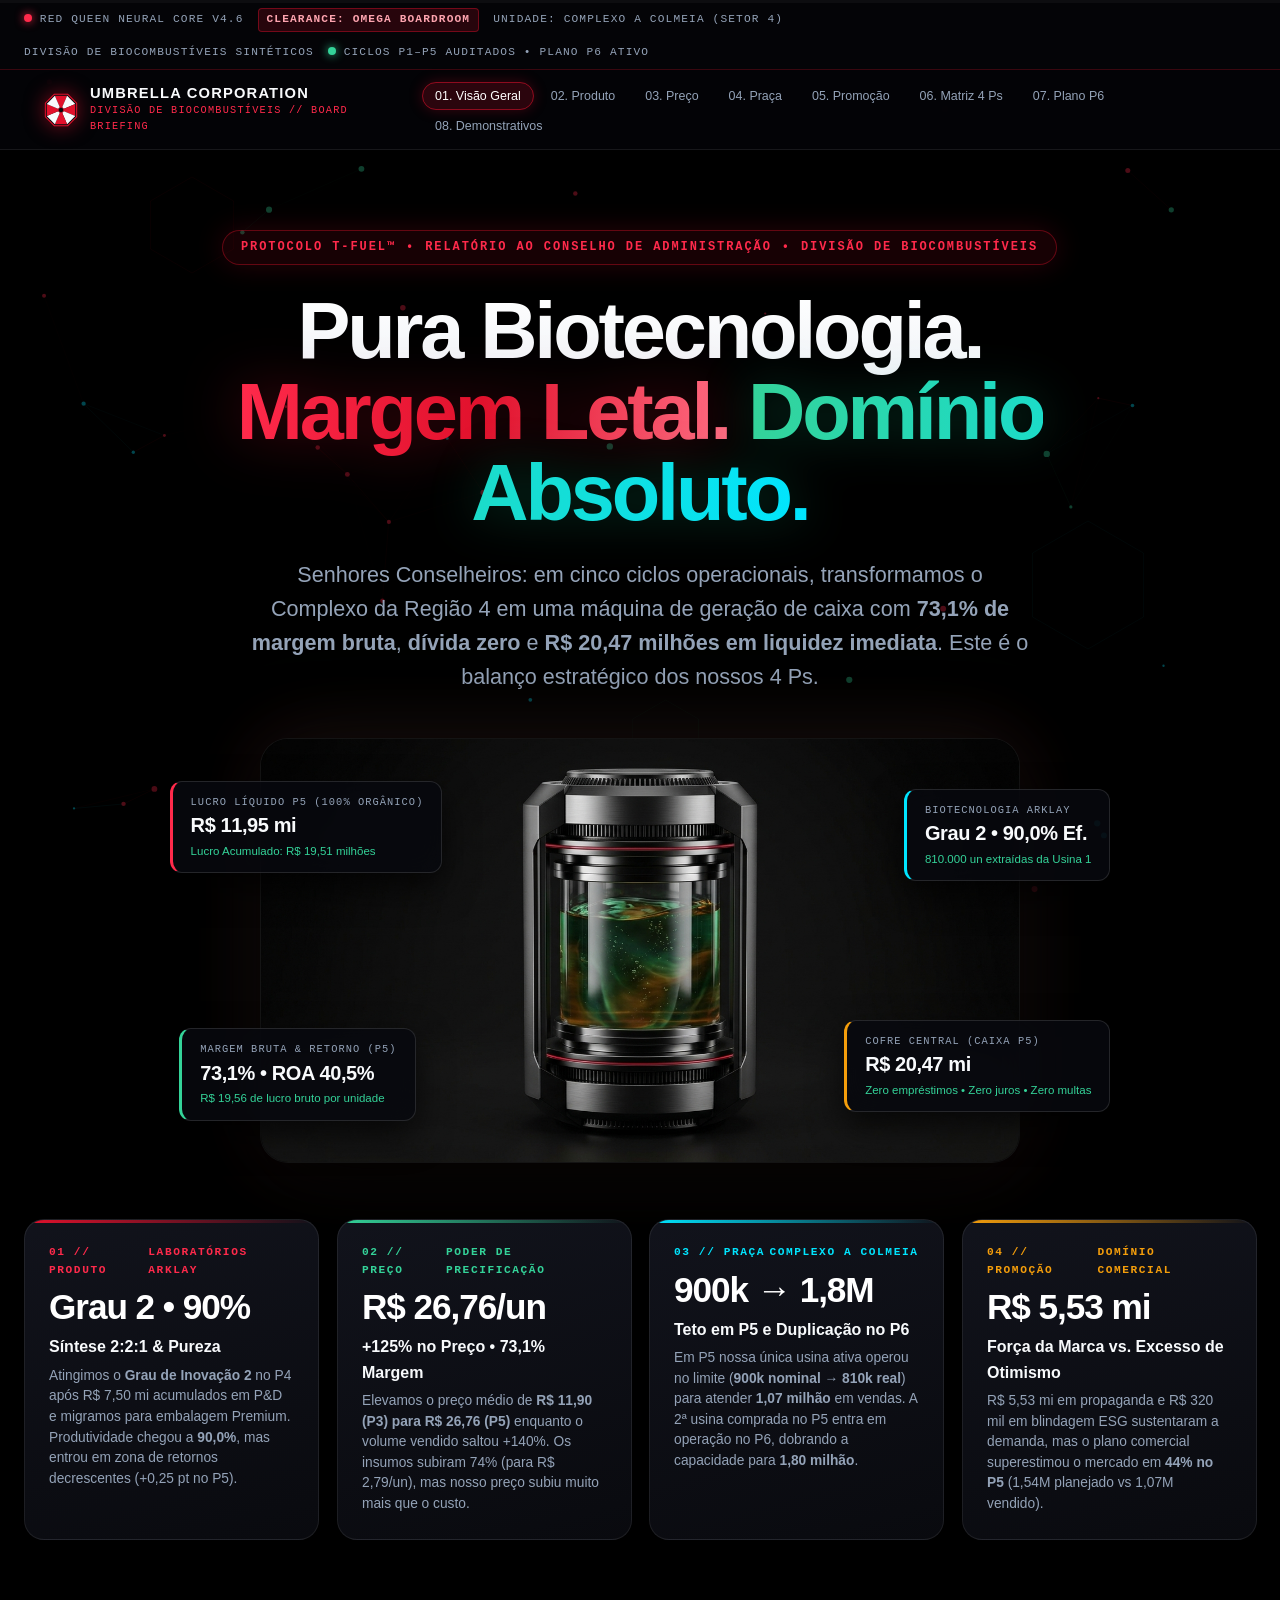
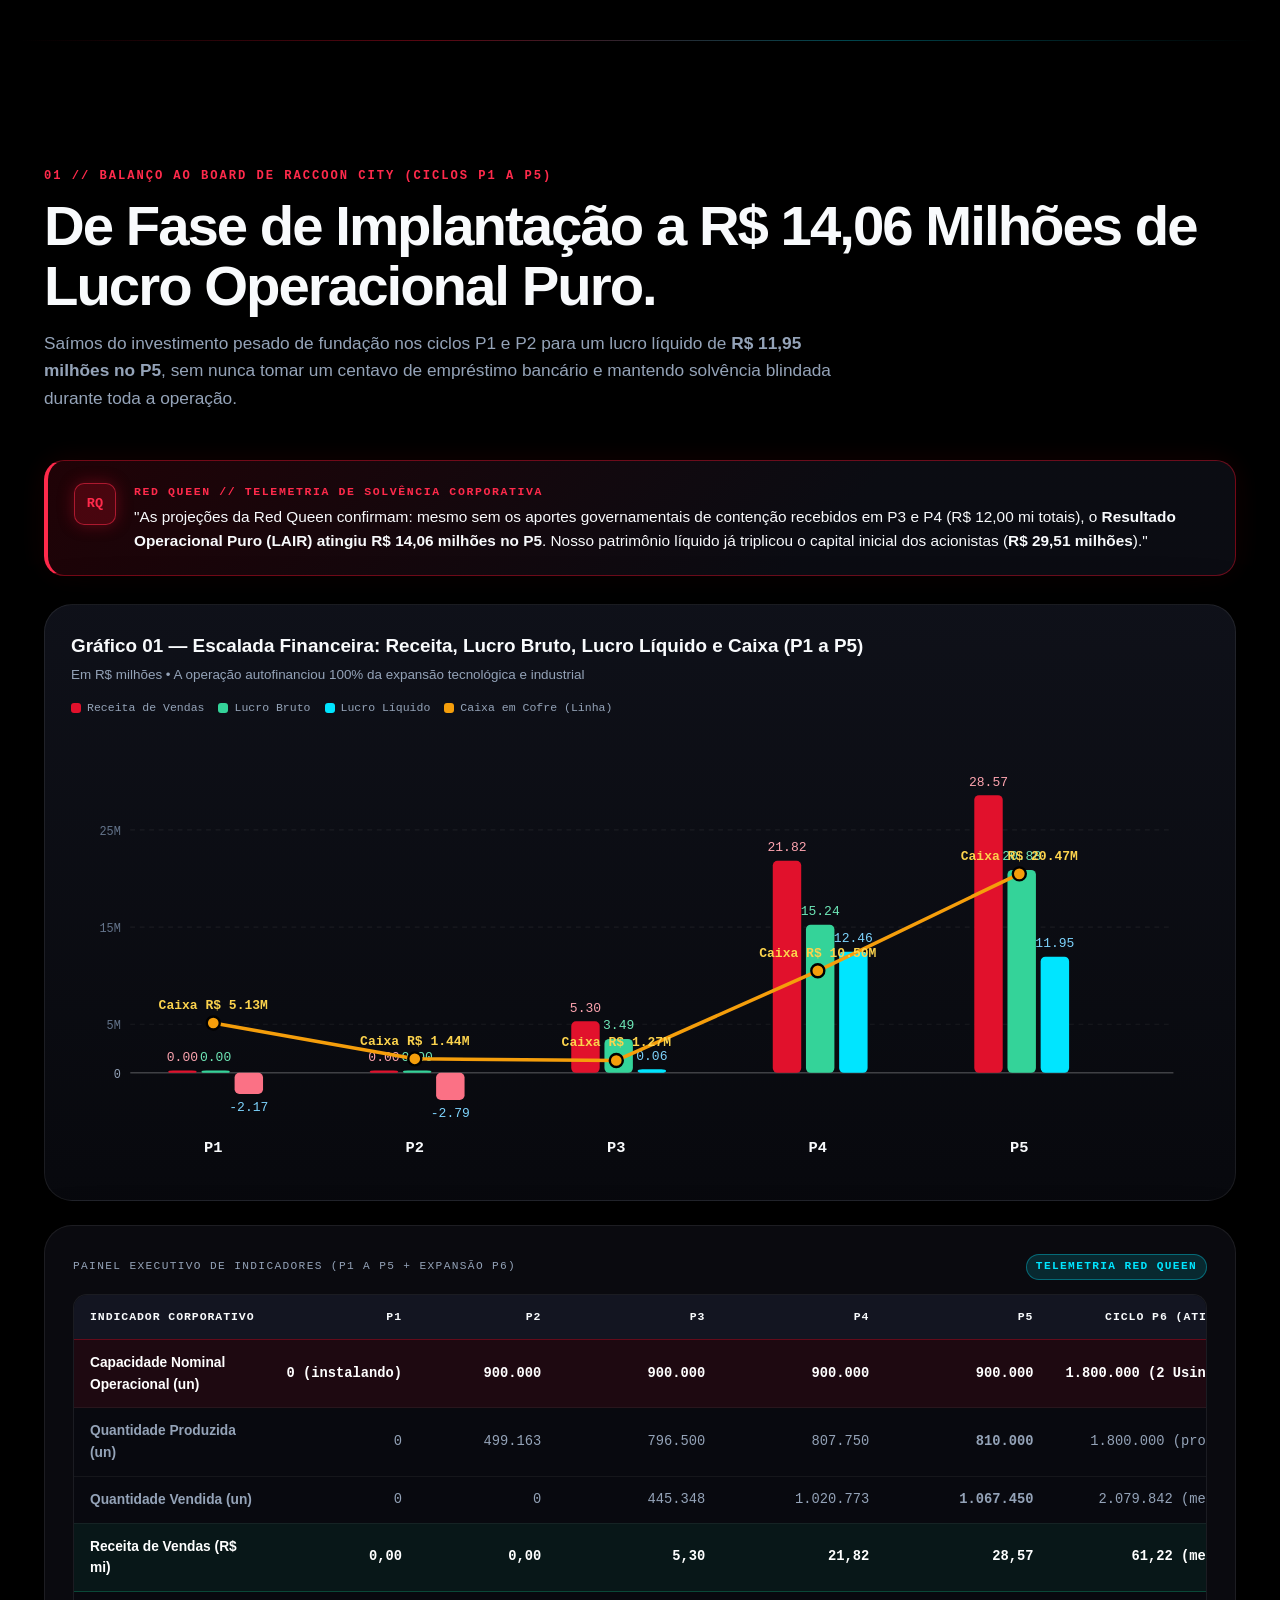
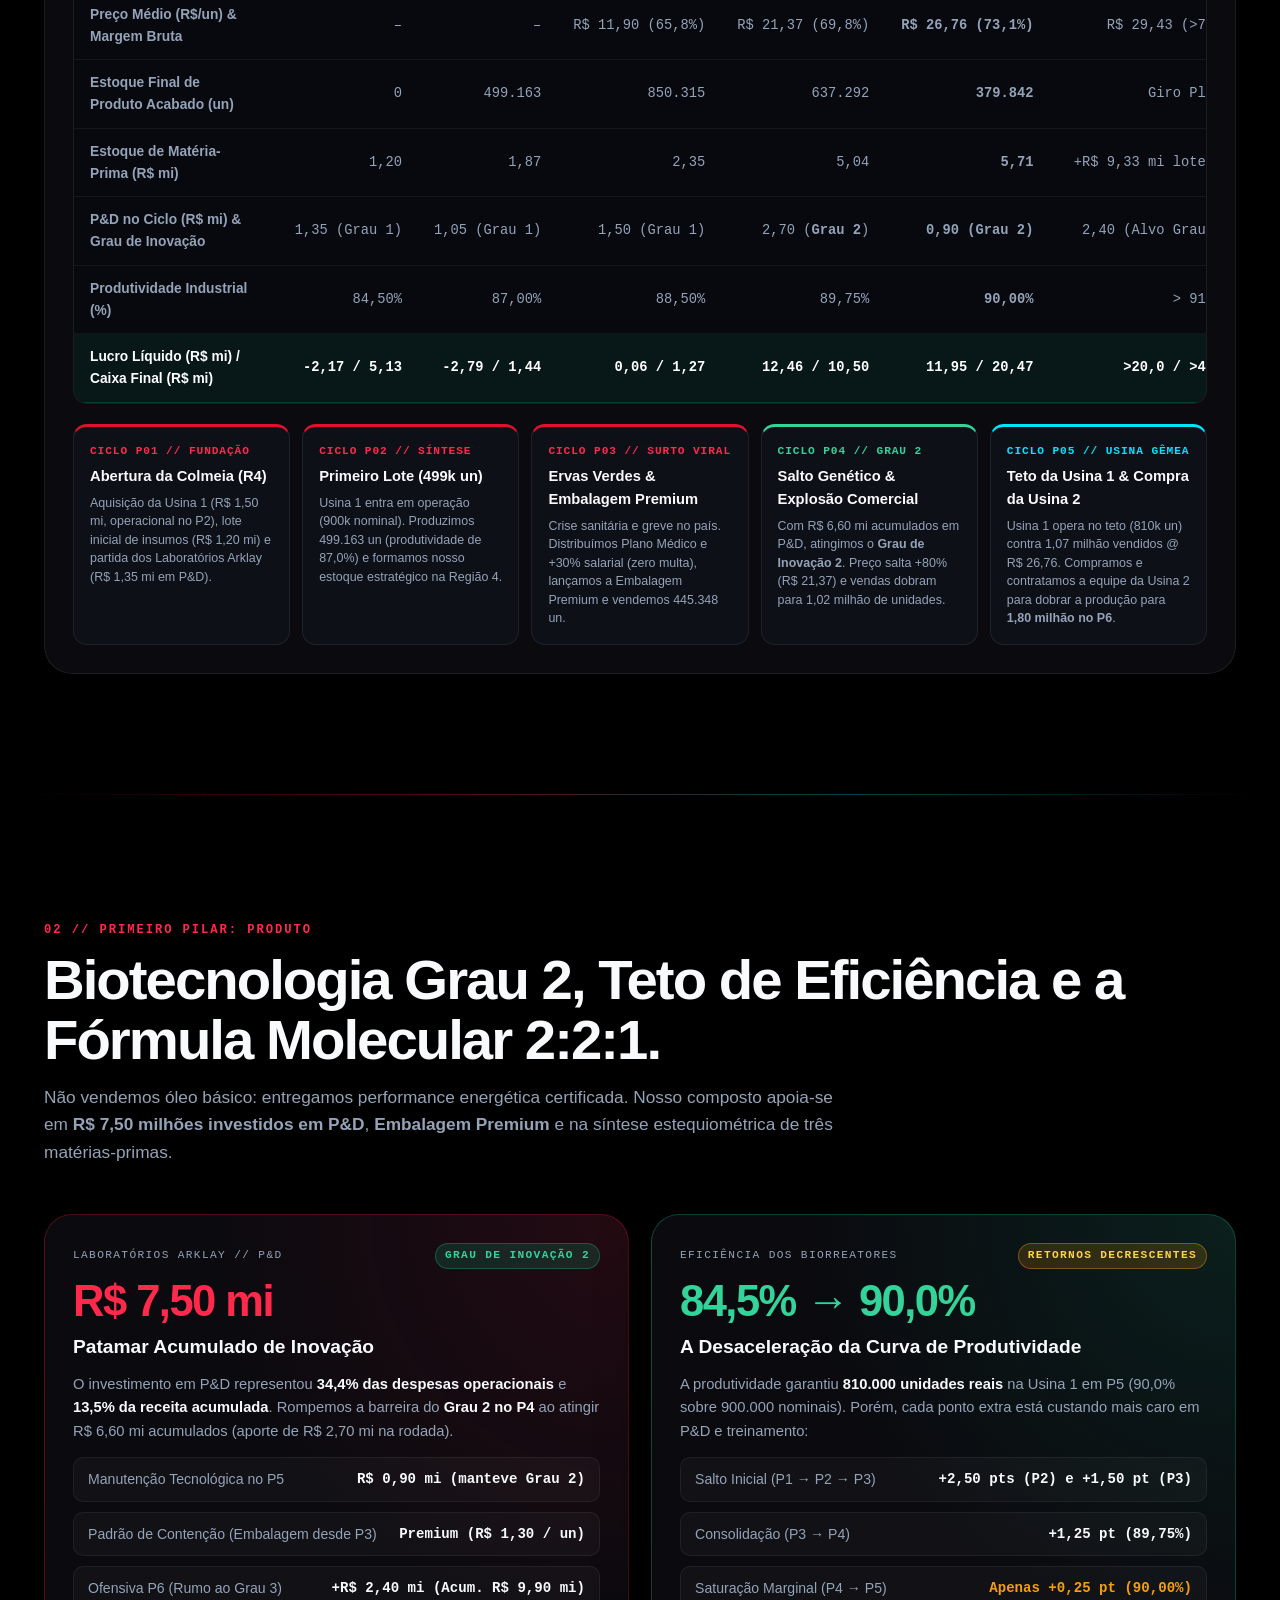
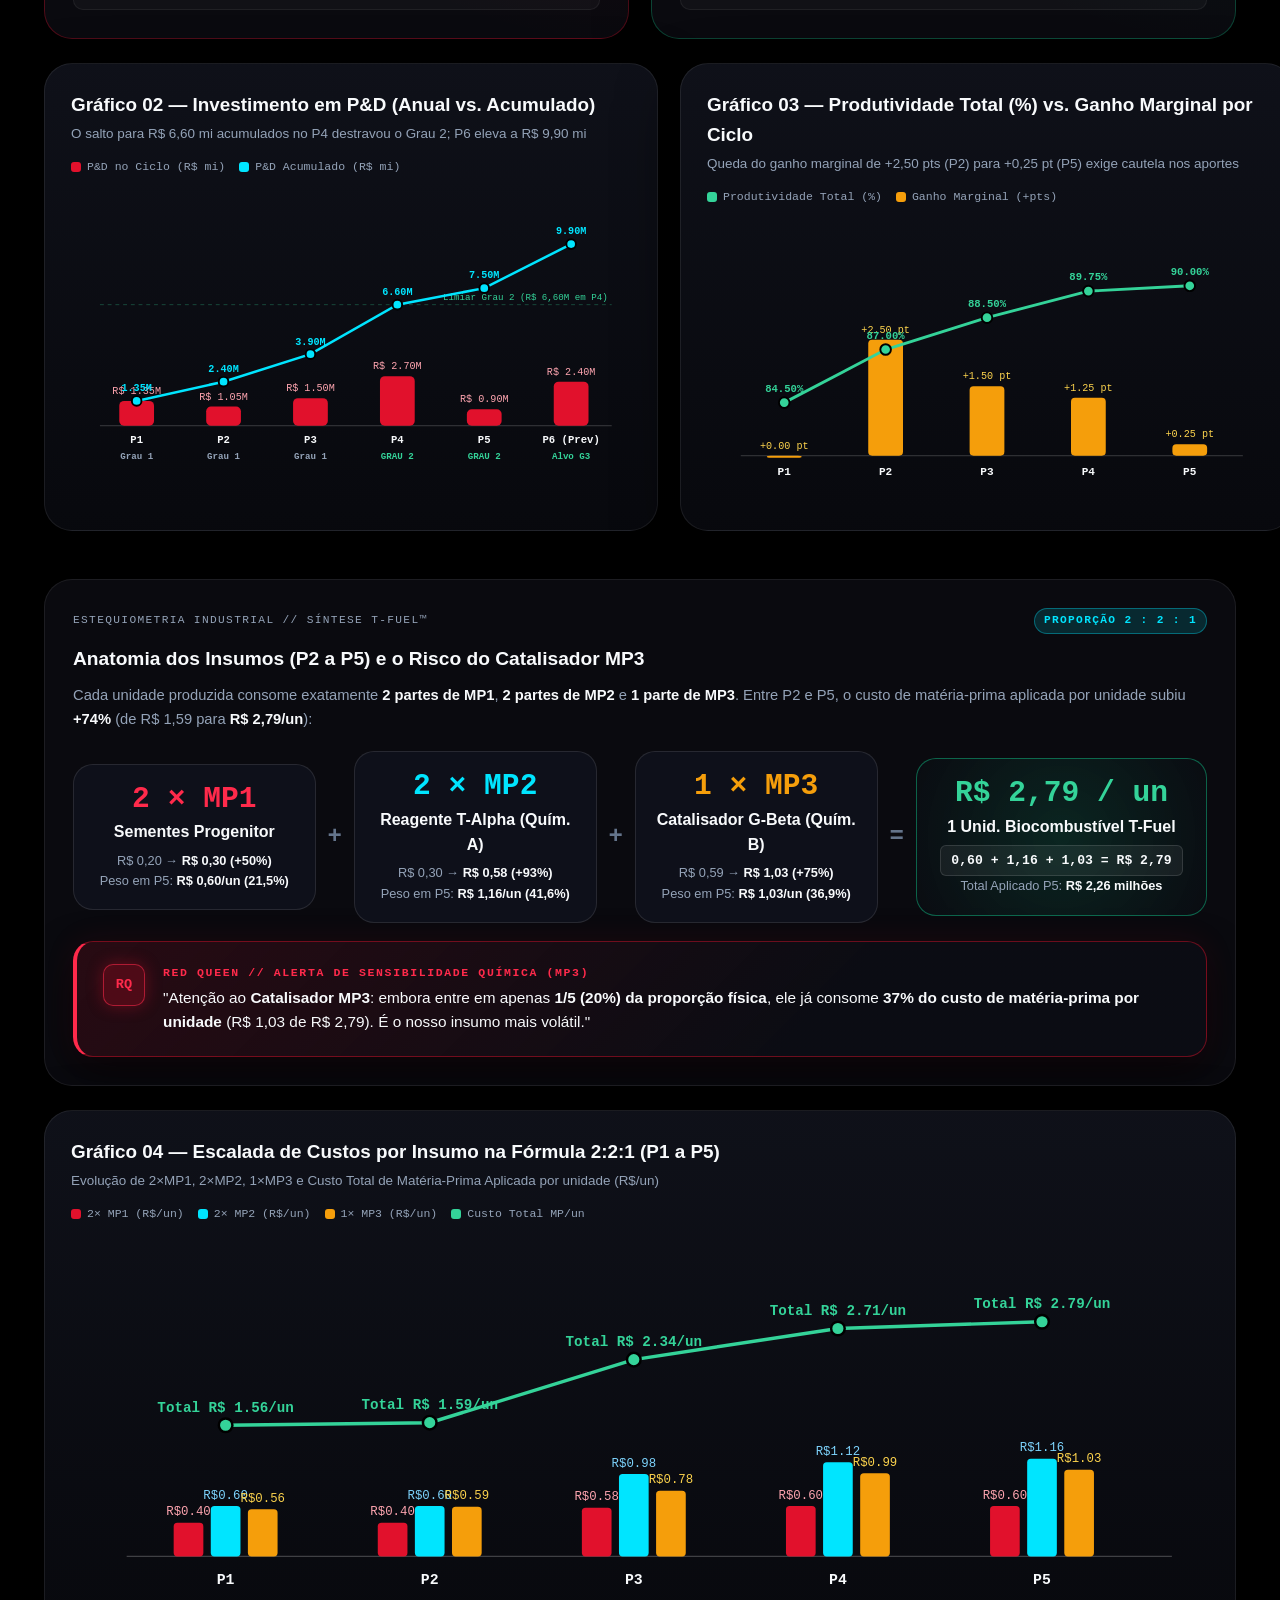
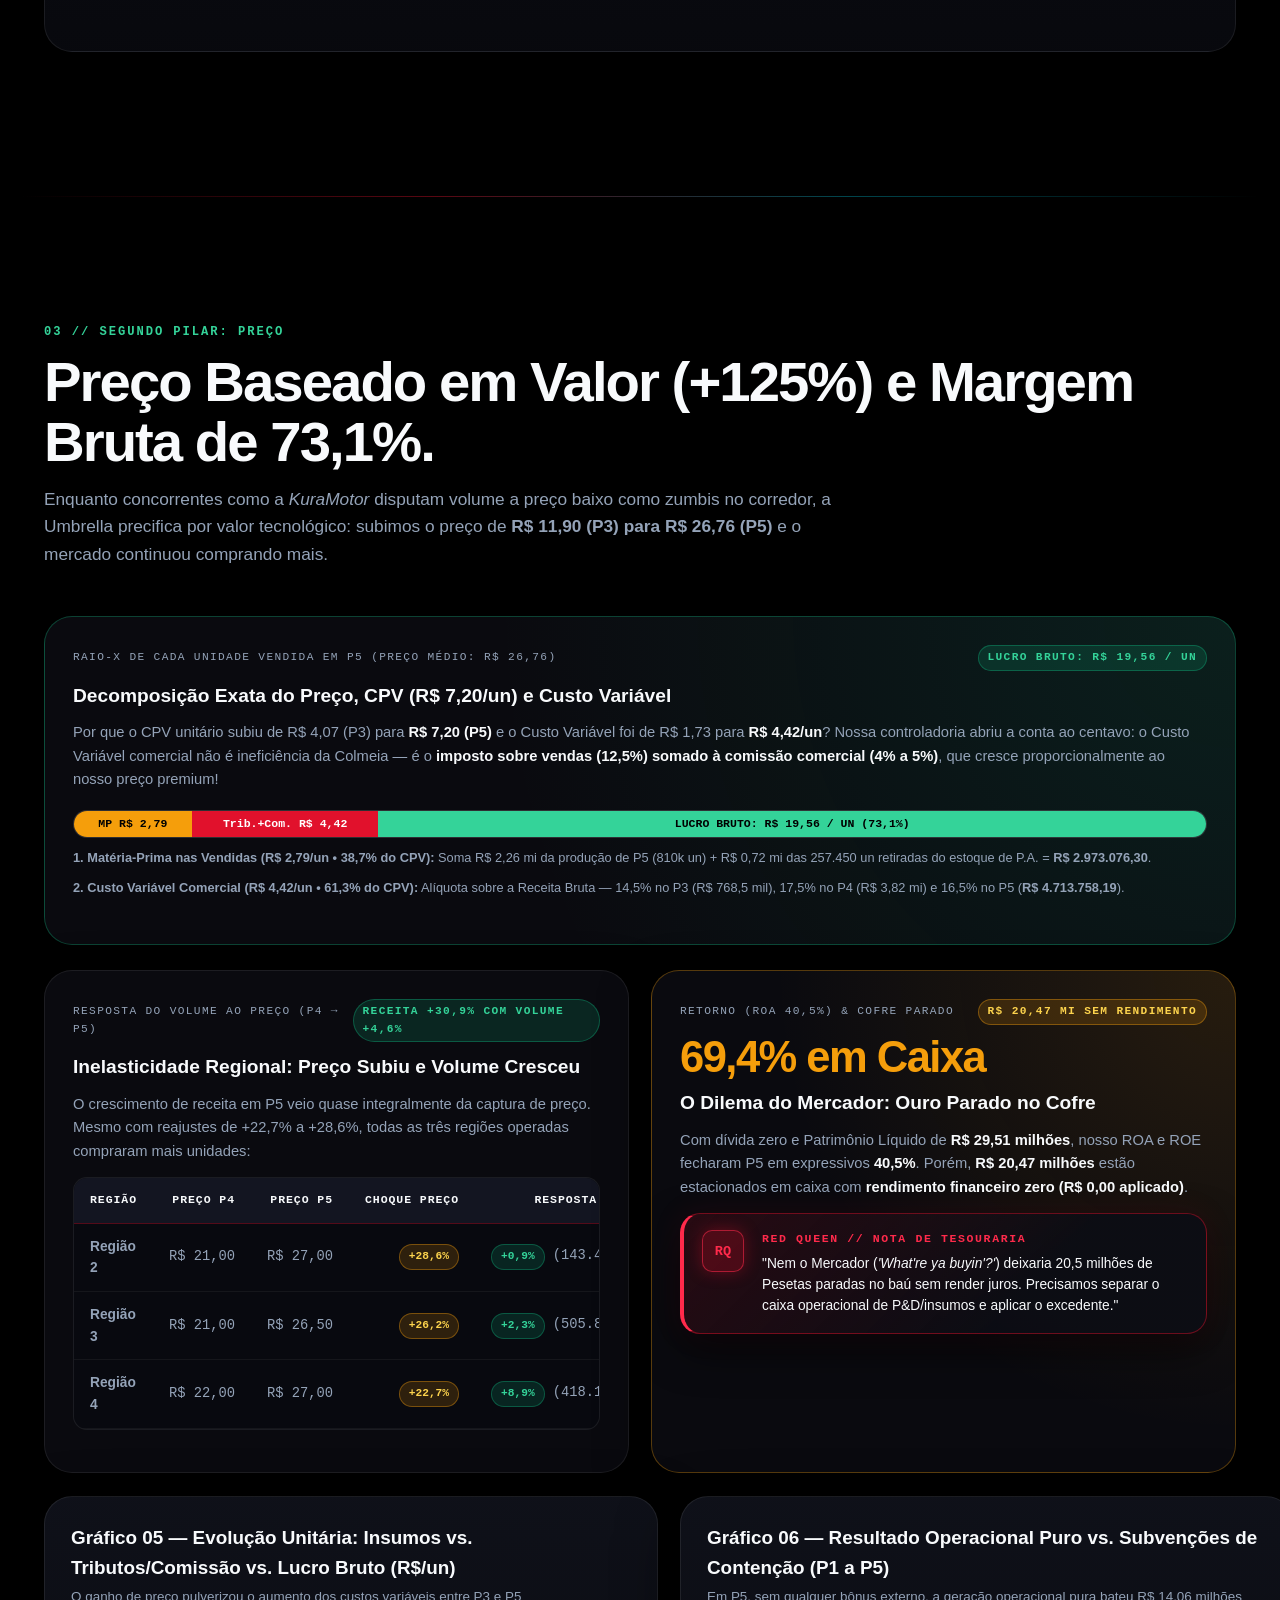
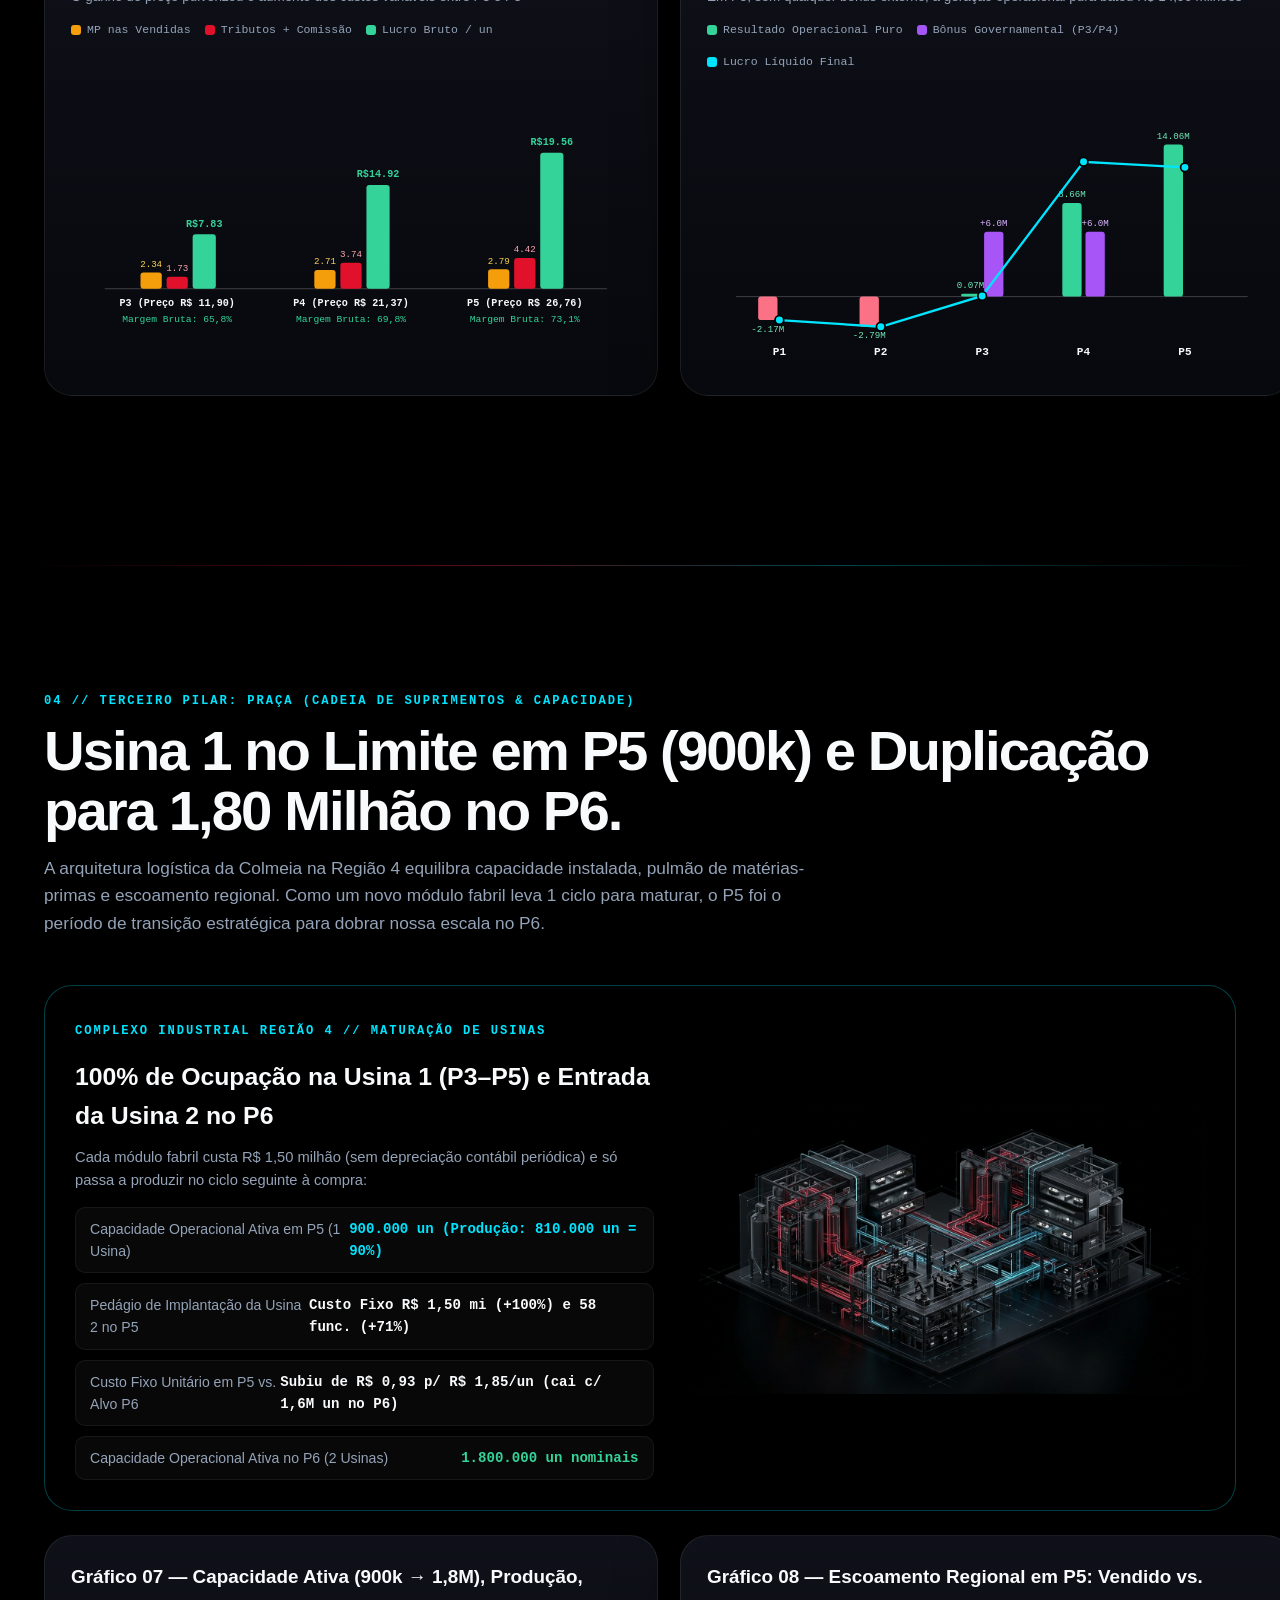
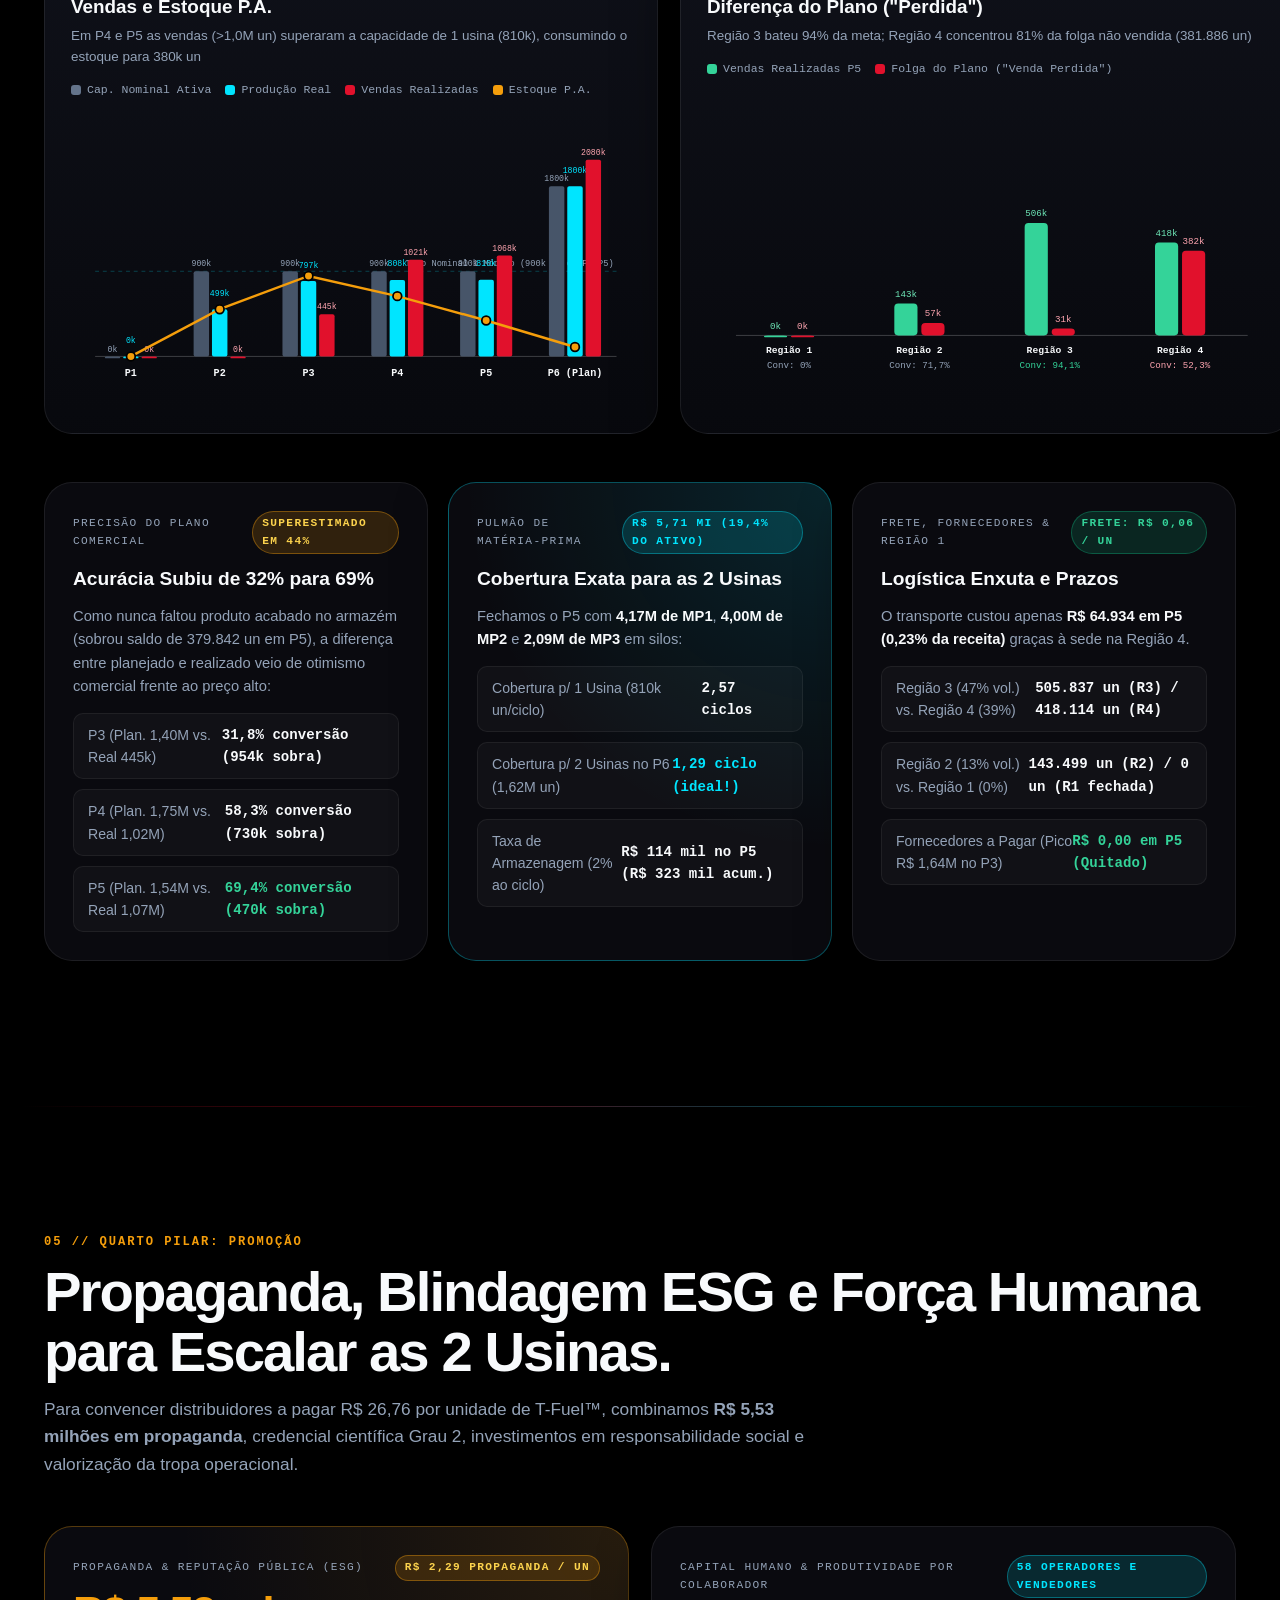
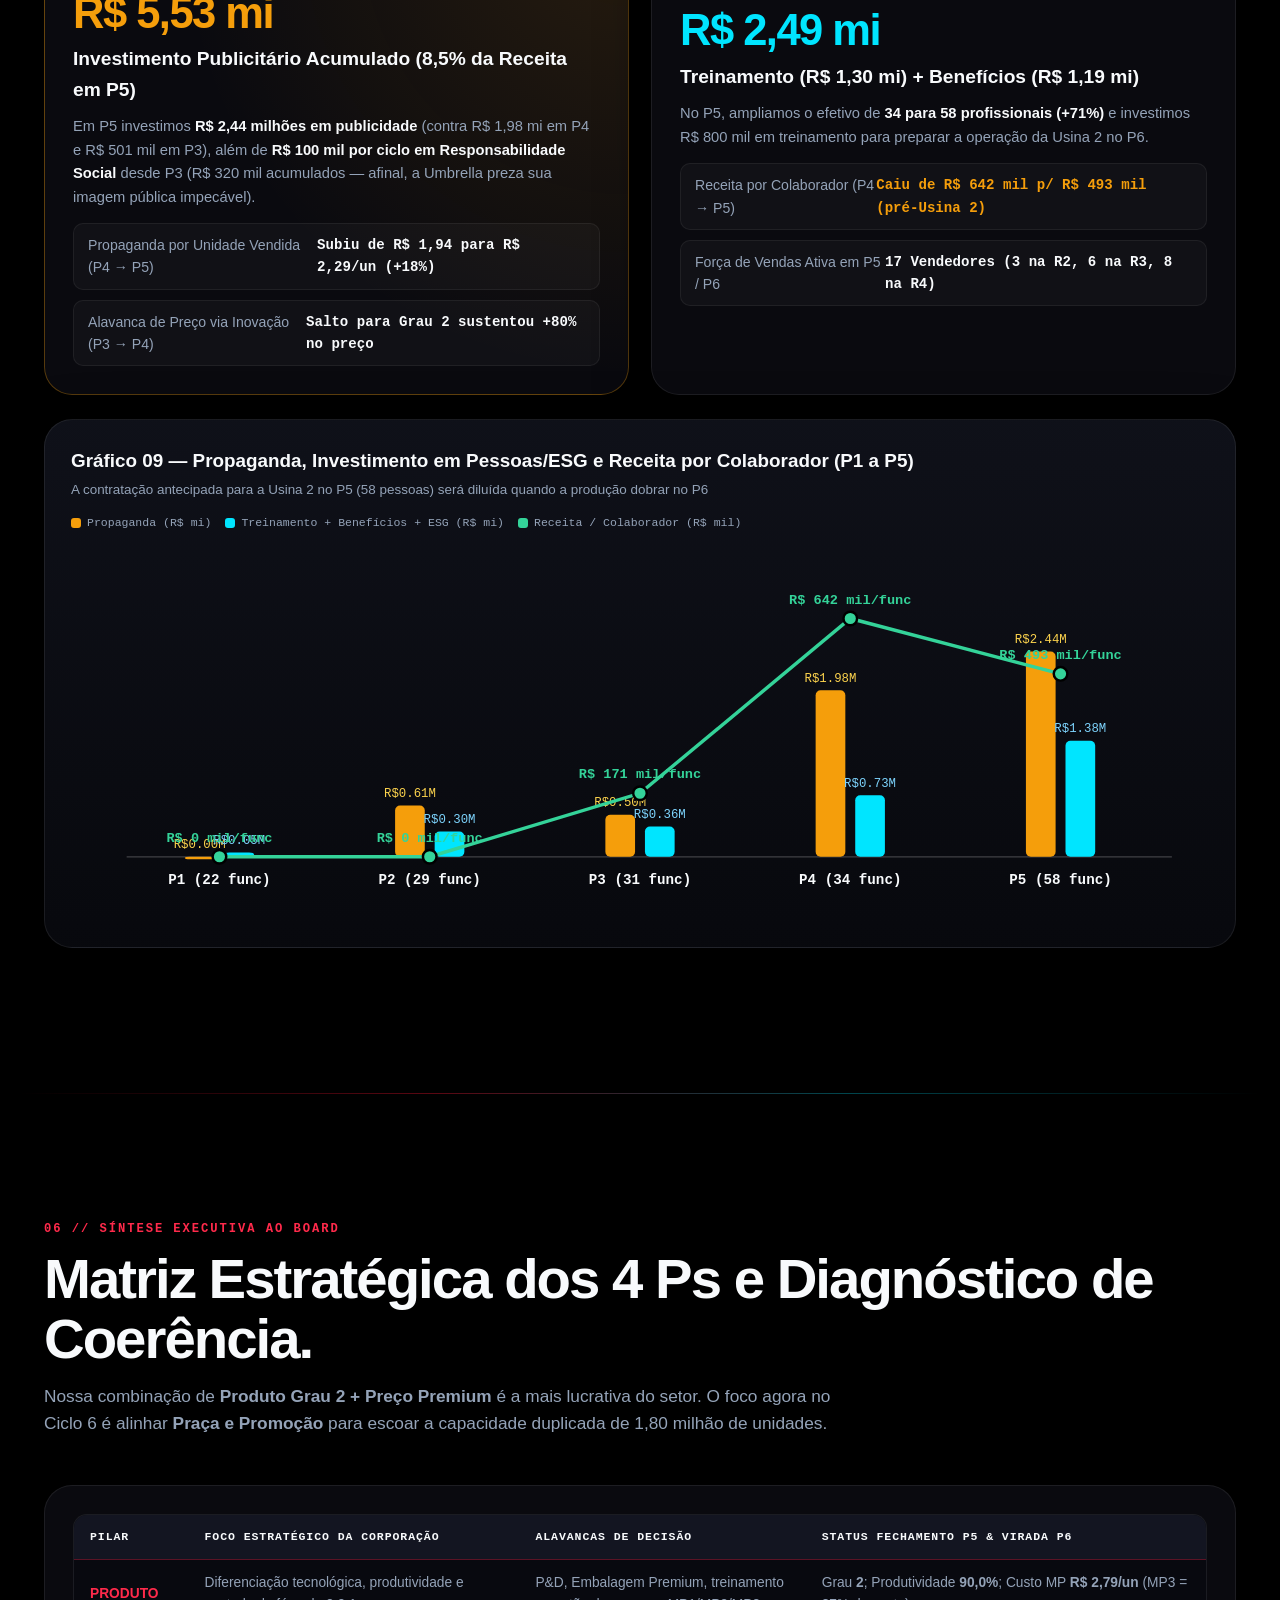
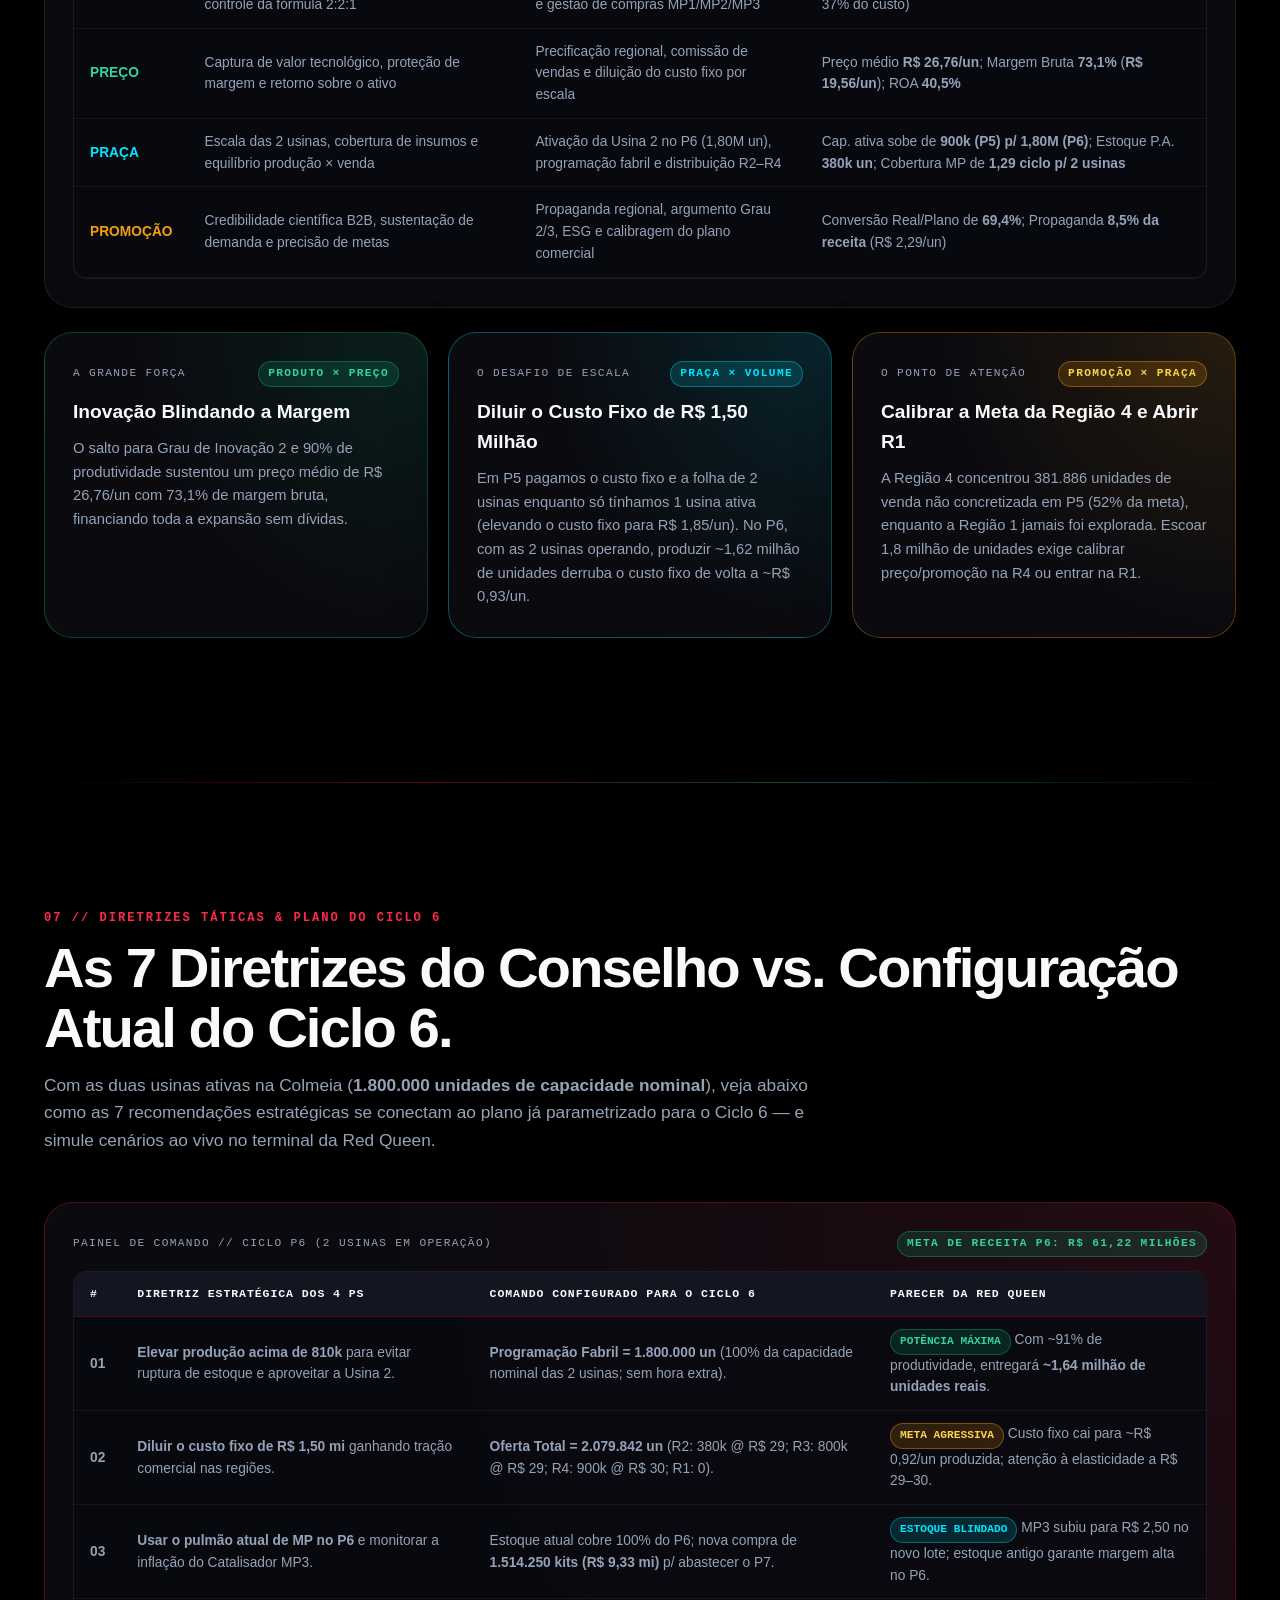
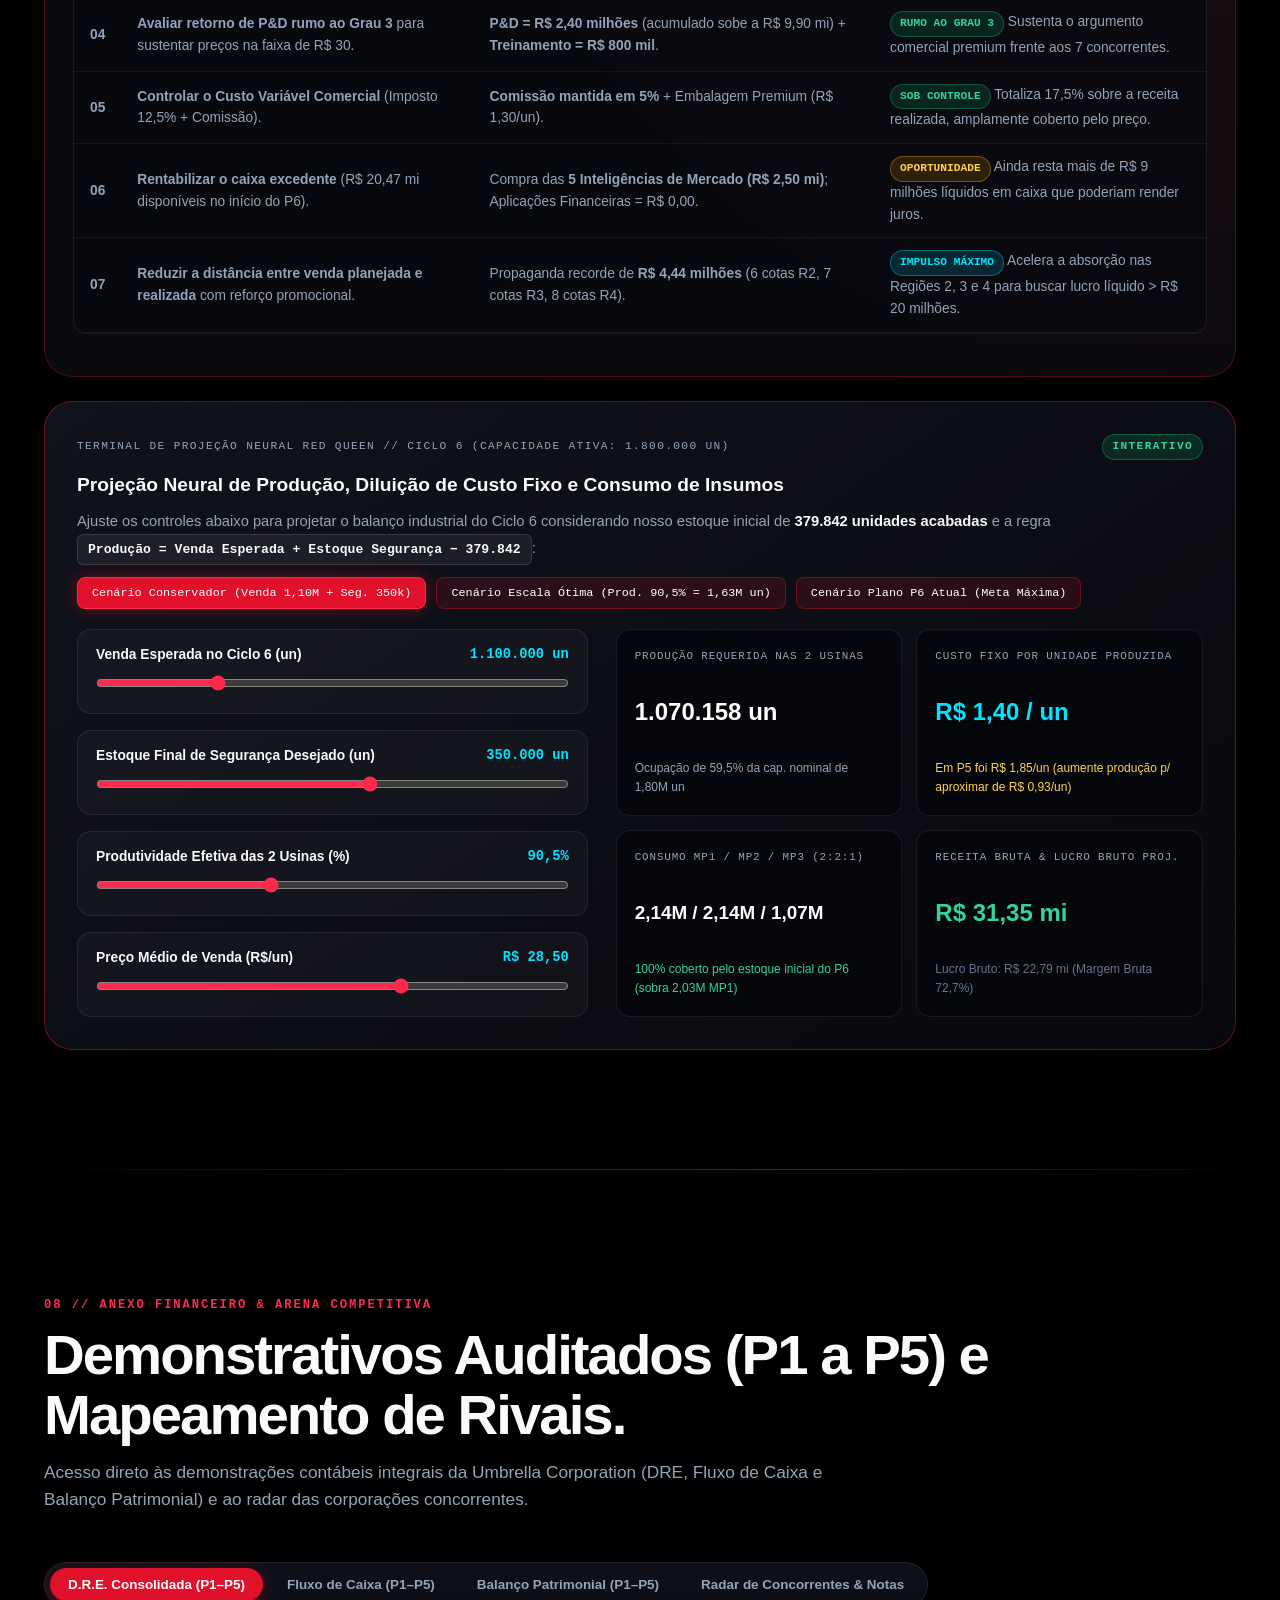
==== index.html @ ec69724a "feat: Umbrella Corp Bio-Energy 4Ps Board Briefing & Docker setup" ====
<!DOCTYPE html>
<html lang="pt-BR">
<head>
  <meta charset="UTF-8" />
  <meta name="viewport" content="width=device-width, initial-scale=1.0" />
  <title>UMBRELLA CORPORATION // Briefing Executivo ao Board — Divisão de Biocombustíveis</title>
  <link rel="stylesheet" href="styles.css" />
</head>
<body>
  <!-- Scroll-Driven Top Progress Laser -->
  <div class="scroll-laser-track" aria-hidden="true">
    <div class="scroll-laser-bar" id="scrollLaserBar"></div>
  </div>

  <!-- Interactive Ambient Bio-Grid Canvas -->
  <canvas id="bioCanvas" aria-hidden="true"></canvas>

  <!-- Red Queen Security Clearance Strip -->
  <div class="clearance-strip">
    <div class="clearance-inner">
      <div class="clearance-group">
        <span><span class="status-dot"></span> RED QUEEN NEURAL CORE v4.6</span>
        <span class="clearance-tag">CLEARANCE: OMEGA BOARDROOM</span>
        <span>UNIDADE: COMPLEXO A COLMEIA (SETOR 4)</span>
      </div>
      <div class="clearance-group">
        <span>DIVISÃO DE BIOCOMBUSTÍVEIS SINTÉTICOS</span>
        <span><span class="status-dot emerald"></span> CICLOS P1–P5 AUDITADOS • PLANO P6 ATIVO</span>
      </div>
    </div>
  </div>

  <!-- Apple ProLED XDR Style Sticky Navigation -->
  <header class="apple-sticky-nav" id="stickyNav">
    <div class="nav-container">
      <a href="#top" class="brand-cluster">
        <svg class="umbrella-octagon-svg" viewBox="0 0 100 100" aria-label="Umbrella Corporation Emblem">
          <polygon points="30,4 70,4 96,30 96,70 70,96 30,96 4,70 4,30" fill="#07070b" stroke="#e1112c" stroke-width="3"/>
          <polygon points="50,50 32,8 68,8" fill="#e1112c"/>
          <polygon points="50,50 68,8 92,32" fill="#f8fafc"/>
          <polygon points="50,50 92,32 92,68" fill="#e1112c"/>
          <polygon points="50,50 92,68 68,92" fill="#f8fafc"/>
          <polygon points="50,50 68,92 32,92" fill="#e1112c"/>
          <polygon points="50,50 32,92 8,68" fill="#f8fafc"/>
          <polygon points="50,50 8,68 8,32" fill="#e1112c"/>
          <polygon points="50,50 8,32 32,8" fill="#f8fafc"/>
          <circle cx="50" cy="50" r="8" fill="#07070b" stroke="#e1112c" stroke-width="2"/>
        </svg>
        <div class="brand-titles">
          <span class="brand-name">UMBRELLA CORPORATION</span>
          <span class="brand-sub">DIVISÃO DE BIOCOMBUSTÍVEIS // BOARD BRIEFING</span>
        </div>
      </a>
      <nav aria-label="Navegação do Conselho">
        <ul class="nav-links" id="navLinks">
          <li><a href="#resumo" class="active">01. Visão Geral</a></li>
          <li><a href="#produto">02. Produto</a></li>
          <li><a href="#preco">03. Preço</a></li>
          <li><a href="#praca">04. Praça</a></li>
          <li><a href="#promocao">05. Promoção</a></li>
          <li><a href="#sinergia">06. Matriz 4 Ps</a></li>
          <li><a href="#simulador-p6">07. Plano P6</a></li>
          <li><a href="#contabil">08. Demonstrativos</a></li>
        </ul>
      </nav>
    </div>
  </header>

  <main id="top">
    <!-- =====================================================================
         HERO STAGE (Apple ProLED XDR Display Style + Umbrella Bio-Reactor)
         ===================================================================== -->
    <section class="hero-stage">
      <div class="hero-eyebrow reveal-on-scroll">
        <span>PROTOCOLO T-FUEL™</span>
        <span>•</span>
        <span>RELATÓRIO AO CONSELHO DE ADMINISTRAÇÃO</span>
        <span>•</span>
        <span>DIVISÃO DE BIOCOMBUSTÍVEIS</span>
      </div>

      <h1 class="hero-headline reveal-on-scroll">
        Pura Biotecnologia.<br />
        <span class="crimson-glow">Margem Letal.</span>
        <span class="emerald-glow">Domínio Absoluto.</span>
      </h1>

      <p class="hero-lead reveal-on-scroll">
        Senhores Conselheiros: em cinco ciclos operacionais, transformamos o Complexo da Região 4 em uma máquina
        de geração de caixa com <strong>73,1% de margem bruta</strong>, <strong>dívida zero</strong> e
        <strong>R$ 20,47 milhões em liquidez imediata</strong>. Este é o balanço estratégico dos nossos 4 Ps.
      </p>

      <!-- Apple-style Hardware Showcase with Telemetry HUD Callouts -->
      <div class="reactor-showcase reveal-on-scroll">
        <div class="reactor-image-frame">
          <img src="assets/umbrella-reactor-hero.jpg" alt="Cápsula de Síntese T-Fuel da Umbrella Corporation" />
        </div>

        <div class="hud-callout top-left">
          <span class="hud-label">LUCRO LÍQUIDO P5 (100% ORGÂNICO)</span>
          <span class="hud-val">R$ 11,95 mi</span>
          <span class="hud-sub">Lucro Acumulado: R$ 19,51 milhões</span>
        </div>

        <div class="hud-callout bottom-left emerald-border">
          <span class="hud-label">MARGEM BRUTA &amp; RETORNO (P5)</span>
          <span class="hud-val">73,1% • ROA 40,5%</span>
          <span class="hud-sub">R$ 19,56 de lucro bruto por unidade</span>
        </div>

        <div class="hud-callout top-right cyan-border">
          <span class="hud-label">BIOTECNOLOGIA ARKLAY</span>
          <span class="hud-val">Grau 2 • 90,0% Ef.</span>
          <span class="hud-sub">810.000 un extraídas da Usina 1</span>
        </div>

        <div class="hud-callout bottom-right amber-border">
          <span class="hud-label">COFRE CENTRAL (CAIXA P5)</span>
          <span class="hud-val">R$ 20,47 mi</span>
          <span class="hud-sub">Zero empréstimos • Zero juros • Zero multas</span>
        </div>
      </div>

      <!-- 4 Ps Executive Summary Bento Cards -->
      <div class="hero-4ps-grid">
        <article class="p-summary-card p-produto reveal-on-scroll">
          <div class="p-tag">
            <span>01 // PRODUTO</span>
            <span>LABORATÓRIOS ARKLAY</span>
          </div>
          <div class="p-card-metric">Grau 2 • 90%</div>
          <h2 class="p-card-title">Síntese 2:2:1 &amp; Pureza</h2>
          <p class="p-card-desc">
            Atingimos o <strong>Grau de Inovação 2</strong> no P4 após R$ 7,50 mi acumulados em P&amp;D e migramos para embalagem Premium.
            Produtividade chegou a <strong>90,0%</strong>, mas entrou em zona de retornos decrescentes (+0,25 pt no P5).
          </p>
        </article>

        <article class="p-summary-card p-preco reveal-on-scroll">
          <div class="p-tag">
            <span>02 // PREÇO</span>
            <span>PODER DE PRECIFICAÇÃO</span>
          </div>
          <div class="p-card-metric">R$ 26,76/un</div>
          <h2 class="p-card-title">+125% no Preço • 73,1% Margem</h2>
          <p class="p-card-desc">
            Elevamos o preço médio de <strong>R$ 11,90 (P3) para R$ 26,76 (P5)</strong> enquanto o volume vendido saltou +140%.
            Os insumos subiram 74% (para R$ 2,79/un), mas nosso preço subiu muito mais que o custo.
          </p>
        </article>

        <article class="p-summary-card p-praca reveal-on-scroll">
          <div class="p-tag">
            <span>03 // PRAÇA</span>
            <span>COMPLEXO A COLMEIA</span>
          </div>
          <div class="p-card-metric">900k → 1,8M</div>
          <h2 class="p-card-title">Teto em P5 e Duplicação no P6</h2>
          <p class="p-card-desc">
            Em P5 nossa única usina ativa operou no limite (<strong>900k nominal → 810k real</strong>) para atender <strong>1,07 milhão</strong> em vendas.
            A 2ª usina comprada no P5 entra em operação no P6, dobrando a capacidade para <strong>1,80 milhão</strong>.
          </p>
        </article>

        <article class="p-summary-card p-promocao reveal-on-scroll">
          <div class="p-tag">
            <span>04 // PROMOÇÃO</span>
            <span>DOMÍNIO COMERCIAL</span>
          </div>
          <div class="p-card-metric">R$ 5,53 mi</div>
          <h2 class="p-card-title">Força da Marca vs. Excesso de Otimismo</h2>
          <p class="p-card-desc">
            R$ 5,53 mi em propaganda e R$ 320 mil em blindagem ESG sustentaram a demanda, mas o plano comercial superestimou o mercado em
            <strong>44% no P5</strong> (1,54M planejado vs 1,07M vendido).
          </p>
        </article>
      </div>
    </section>

    <div class="section-divider"></div>

    <!-- =====================================================================
         SECTION 01: VISÃO EXECUTIVA & TRAJETÓRIA P1 A P5
         ===================================================================== -->
    <section class="section-shell" id="resumo">
      <div class="section-header reveal-on-scroll">
        <span class="section-kicker">01 // BALANÇO AO BOARD DE RACCOON CITY (CICLOS P1 A P5)</span>
        <h2 class="section-title">De Fase de Implantação a R$ 14,06 Milhões de Lucro Operacional Puro.</h2>
        <p class="section-subtitle">
          Saímos do investimento pesado de fundação nos ciclos P1 e P2 para um lucro líquido de <strong>R$ 11,95 milhões no P5</strong>,
          sem nunca tomar um centavo de empréstimo bancário e mantendo solvência blindada durante toda a operação.
        </p>
      </div>

      <!-- Red Queen Callout 01 -->
      <div class="red-queen-box reveal-on-scroll">
        <div class="rq-avatar">RQ</div>
        <div class="rq-content">
          <div class="rq-header">RED QUEEN // TELEMETRIA DE SOLVÊNCIA CORPORATIVA</div>
          <p class="rq-text">
            "As projeções da Red Queen confirmam: mesmo sem os aportes governamentais de contenção recebidos em P3 e P4 (R$ 12,00 mi totais),
            o <strong>Resultado Operacional Puro (LAIR) atingiu R$ 14,06 milhões no P5</strong>. Nosso patrimônio líquido já triplicou o capital inicial dos acionistas (<strong>R$ 29,51 milhões</strong>)."
          </p>
        </div>
      </div>

      <!-- Animated Chart 01: Financial Trajectory P1-P5 -->
      <div class="chart-panel reveal-on-scroll" id="chartFinTrajectory">
        <div class="chart-header">
          <div class="chart-title-group">
            <h3>Gráfico 01 — Escalada Financeira: Receita, Lucro Bruto, Lucro Líquido e Caixa (P1 a P5)</h3>
            <p>Em R$ milhões • A operação autofinanciou 100% da expansão tecnológica e industrial</p>
          </div>
          <div class="chart-legend">
            <span class="legend-item"><span class="legend-swatch" style="background:#e1112c"></span>Receita de Vendas</span>
            <span class="legend-item"><span class="legend-swatch" style="background:#34d399"></span>Lucro Bruto</span>
            <span class="legend-item"><span class="legend-swatch" style="background:#00e5ff"></span>Lucro Líquido</span>
            <span class="legend-item"><span class="legend-swatch" style="background:#f59e0b"></span>Caixa em Cofre (Linha)</span>
          </div>
        </div>
        <div class="svg-chart-stage" id="svgStageFinancial"></div>
      </div>

      <!-- Master Indicator Table (Concise & Clean) -->
      <div class="bento-card reveal-on-scroll">
        <div class="bento-eyebrow">
          <span>PAINEL EXECUTIVO DE INDICADORES (P1 A P5 + EXPANSÃO P6)</span>
          <span class="badge-pill info">TELEMETRIA RED QUEEN</span>
        </div>
        <div class="table-scroll-wrapper">
          <table class="umbrella-table">
            <thead>
              <tr>
                <th>Indicador Corporativo</th>
                <th class="num-col">P1</th>
                <th class="num-col">P2</th>
                <th class="num-col">P3</th>
                <th class="num-col">P4</th>
                <th class="num-col">P5</th>
                <th class="num-col">Ciclo P6 (Ativo)</th>
              </tr>
            </thead>
            <tbody>
              <tr class="crimson-row">
                <td><strong>Capacidade Nominal Operacional (un)</strong></td>
                <td class="num-col">0 (instalando)</td>
                <td class="num-col">900.000</td>
                <td class="num-col">900.000</td>
                <td class="num-col">900.000</td>
                <td class="num-col"><strong>900.000</strong></td>
                <td class="num-col"><strong>1.800.000 (2 Usinas)</strong></td>
              </tr>
              <tr>
                <td><strong>Quantidade Produzida (un)</strong></td>
                <td class="num-col">0</td>
                <td class="num-col">499.163</td>
                <td class="num-col">796.500</td>
                <td class="num-col">807.750</td>
                <td class="num-col"><strong>810.000</strong></td>
                <td class="num-col">1.800.000 (prog.)</td>
              </tr>
              <tr>
                <td><strong>Quantidade Vendida (un)</strong></td>
                <td class="num-col">0</td>
                <td class="num-col">0</td>
                <td class="num-col">445.348</td>
                <td class="num-col">1.020.773</td>
                <td class="num-col"><strong>1.067.450</strong></td>
                <td class="num-col">2.079.842 (meta)</td>
              </tr>
              <tr class="highlight-row">
                <td><strong>Receita de Vendas (R$ mi)</strong></td>
                <td class="num-col">0,00</td>
                <td class="num-col">0,00</td>
                <td class="num-col">5,30</td>
                <td class="num-col">21,82</td>
                <td class="num-col"><strong>28,57</strong></td>
                <td class="num-col">61,22 (meta)</td>
              </tr>
              <tr>
                <td><strong>Preço Médio (R$/un) &amp; Margem Bruta</strong></td>
                <td class="num-col">–</td>
                <td class="num-col">–</td>
                <td class="num-col">R$ 11,90 (65,8%)</td>
                <td class="num-col">R$ 21,37 (69,8%)</td>
                <td class="num-col"><strong>R$ 26,76 (73,1%)</strong></td>
                <td class="num-col">R$ 29,43 (&gt;74%)</td>
              </tr>
              <tr>
                <td><strong>Estoque Final de Produto Acabado (un)</strong></td>
                <td class="num-col">0</td>
                <td class="num-col">499.163</td>
                <td class="num-col">850.315</td>
                <td class="num-col">637.292</td>
                <td class="num-col"><strong>379.842</strong></td>
                <td class="num-col">Giro Pleno</td>
              </tr>
              <tr>
                <td><strong>Estoque de Matéria-Prima (R$ mi)</strong></td>
                <td class="num-col">1,20</td>
                <td class="num-col">1,87</td>
                <td class="num-col">2,35</td>
                <td class="num-col">5,04</td>
                <td class="num-col"><strong>5,71</strong></td>
                <td class="num-col">+R$ 9,33 mi lote P7</td>
              </tr>
              <tr>
                <td><strong>P&amp;D no Ciclo (R$ mi) &amp; Grau de Inovação</strong></td>
                <td class="num-col">1,35 (Grau 1)</td>
                <td class="num-col">1,05 (Grau 1)</td>
                <td class="num-col">1,50 (Grau 1)</td>
                <td class="num-col">2,70 (<strong>Grau 2</strong>)</td>
                <td class="num-col"><strong>0,90 (Grau 2)</strong></td>
                <td class="num-col">2,40 (Alvo Grau 3)</td>
              </tr>
              <tr>
                <td><strong>Produtividade Industrial (%)</strong></td>
                <td class="num-col">84,50%</td>
                <td class="num-col">87,00%</td>
                <td class="num-col">88,50%</td>
                <td class="num-col">89,75%</td>
                <td class="num-col"><strong>90,00%</strong></td>
                <td class="num-col">&gt; 91,0%</td>
              </tr>
              <tr class="highlight-row">
                <td><strong>Lucro Líquido (R$ mi) / Caixa Final (R$ mi)</strong></td>
                <td class="num-col">-2,17 / 5,13</td>
                <td class="num-col">-2,79 / 1,44</td>
                <td class="num-col">0,06 / 1,27</td>
                <td class="num-col">12,46 / 10,50</td>
                <td class="num-col"><strong>11,95 / 20,47</strong></td>
                <td class="num-col">&gt;20,0 / &gt;48,0</td>
              </tr>
            </tbody>
          </table>
        </div>

        <!-- Scenario Timeline P1-P5 (In-Universe Lore) -->
        <div class="scenario-timeline">
          <div class="timeline-step">
            <div class="timeline-period">CICLO P01 // FUNDAÇÃO</div>
            <div class="timeline-title">Abertura da Colmeia (R4)</div>
            <p class="timeline-desc">
              Aquisição da Usina 1 (R$ 1,50 mi, operacional no P2), lote inicial de insumos (R$ 1,20 mi) e partida dos Laboratórios Arklay (R$ 1,35 mi em P&amp;D).
            </p>
          </div>
          <div class="timeline-step">
            <div class="timeline-period">CICLO P02 // SÍNTESE</div>
            <div class="timeline-title">Primeiro Lote (499k un)</div>
            <p class="timeline-desc">
              Usina 1 entra em operação (900k nominal). Produzimos 499.163 un (produtividade de 87,0%) e formamos nosso estoque estratégico na Região 4.
            </p>
          </div>
          <div class="timeline-step">
            <div class="timeline-period">CICLO P03 // SURTO VIRAL</div>
            <div class="timeline-title">Ervas Verdes &amp; Embalagem Premium</div>
            <p class="timeline-desc">
              Crise sanitária e greve no país. Distribuímos Plano Médico e +30% salarial (zero multa), lançamos a Embalagem Premium e vendemos 445.348 un.
            </p>
          </div>
          <div class="timeline-step p4">
            <div class="timeline-period">CICLO P04 // GRAU 2</div>
            <div class="timeline-title">Salto Genético &amp; Explosão Comercial</div>
            <p class="timeline-desc">
              Com R$ 6,60 mi acumulados em P&amp;D, atingimos o <strong>Grau de Inovação 2</strong>. Preço salta +80% (R$ 21,37) e vendas dobram para 1,02 milhão de unidades.
            </p>
          </div>
          <div class="timeline-step p5">
            <div class="timeline-period">CICLO P05 // USINA GÊMEA</div>
            <div class="timeline-title">Teto da Usina 1 &amp; Compra da Usina 2</div>
            <p class="timeline-desc">
              Usina 1 opera no teto (810k un) contra 1,07 milhão vendidos @ R$ 26,76. Compramos e contratamos a equipe da Usina 2 para dobrar a produção para <strong>1,80 milhão no P6</strong>.
            </p>
          </div>
        </div>
      </div>
    </section>

    <div class="section-divider"></div>

    <!-- =====================================================================
         SECTION 02: 1º P — PRODUTO (LABORATÓRIOS ARKLAY & FÓRMULA 2:2:1)
         ===================================================================== -->
    <section class="section-shell" id="produto">
      <div class="section-header reveal-on-scroll">
        <span class="section-kicker">02 // PRIMEIRO PILAR: PRODUTO</span>
        <h2 class="section-title">Biotecnologia Grau 2, Teto de Eficiência e a Fórmula Molecular 2:2:1.</h2>
        <p class="section-subtitle">
          Não vendemos óleo básico: entregamos performance energética certificada. Nosso composto apoia-se em
          <strong>R$ 7,50 milhões investidos em P&amp;D</strong>, <strong>Embalagem Premium</strong> e na síntese estequiométrica
          de três matérias-primas.
        </p>
      </div>

      <div class="bento-grid-2">
        <div class="bento-card crimson-accent reveal-on-scroll">
          <div class="bento-eyebrow">
            <span>LABORATÓRIOS ARKLAY // P&amp;D</span>
            <span class="badge-pill pos">GRAU DE INOVAÇÃO 2</span>
          </div>
          <div class="bento-big-number crimson">R$ 7,50 mi</div>
          <h3 class="bento-title">Patamar Acumulado de Inovação</h3>
          <p class="bento-body">
            O investimento em P&amp;D representou <strong>34,4% das despesas operacionais</strong> e <strong>13,5% da receita acumulada</strong>.
            Rompemos a barreira do <strong>Grau 2 no P4</strong> ao atingir R$ 6,60 mi acumulados (aporte de R$ 2,70 mi na rodada).
          </p>
          <div class="metric-strip-list">
            <div class="metric-strip-item">
              <span class="label">Manutenção Tecnológica no P5</span>
              <span class="val">R$ 0,90 mi (manteve Grau 2)</span>
            </div>
            <div class="metric-strip-item">
              <span class="label">Padrão de Contenção (Embalagem desde P3)</span>
              <span class="val">Premium (R$ 1,30 / un)</span>
            </div>
            <div class="metric-strip-item">
              <span class="label">Ofensiva P6 (Rumo ao Grau 3)</span>
              <span class="val">+R$ 2,40 mi (Acum. R$ 9,90 mi)</span>
            </div>
          </div>
        </div>

        <div class="bento-card emerald-accent reveal-on-scroll">
          <div class="bento-eyebrow">
            <span>EFICIÊNCIA DOS BIORREATORES</span>
            <span class="badge-pill warn">RETORNOS DECRESCENTES</span>
          </div>
          <div class="bento-big-number emerald">84,5% → 90,0%</div>
          <h3 class="bento-title">A Desaceleração da Curva de Produtividade</h3>
          <p class="bento-body">
            A produtividade garantiu <strong>810.000 unidades reais</strong> na Usina 1 em P5 (90,0% sobre 900.000 nominais).
            Porém, cada ponto extra está custando mais caro em P&amp;D e treinamento:
          </p>
          <div class="metric-strip-list">
            <div class="metric-strip-item">
              <span class="label">Salto Inicial (P1 → P2 → P3)</span>
              <span class="val">+2,50 pts (P2) e +1,50 pt (P3)</span>
            </div>
            <div class="metric-strip-item">
              <span class="label">Consolidação (P3 → P4)</span>
              <span class="val">+1,25 pt (89,75%)</span>
            </div>
            <div class="metric-strip-item">
              <span class="label">Saturação Marginal (P4 → P5)</span>
              <span class="val" style="color:var(--bio-amber);">Apenas +0,25 pt (90,00%)</span>
            </div>
          </div>
        </div>
      </div>

      <!-- Animated Charts 02 & 03 Side by Side -->
      <div class="bento-grid-2">
        <div class="chart-panel reveal-on-scroll" id="chartPnD">
          <div class="chart-header">
            <div class="chart-title-group">
              <h3>Gráfico 02 — Investimento em P&amp;D (Anual vs. Acumulado)</h3>
              <p>O salto para R$ 6,60 mi acumulados no P4 destravou o Grau 2; P6 eleva a R$ 9,90 mi</p>
            </div>
            <div class="chart-legend">
              <span class="legend-item"><span class="legend-swatch" style="background:#e1112c"></span>P&amp;D no Ciclo (R$ mi)</span>
              <span class="legend-item"><span class="legend-swatch" style="background:#00e5ff"></span>P&amp;D Acumulado (R$ mi)</span>
            </div>
          </div>
          <div class="svg-chart-stage" id="svgStagePnD"></div>
        </div>

        <div class="chart-panel reveal-on-scroll" id="chartProductivity">
          <div class="chart-header">
            <div class="chart-title-group">
              <h3>Gráfico 03 — Produtividade Total (%) vs. Ganho Marginal por Ciclo</h3>
              <p>Queda do ganho marginal de +2,50 pts (P2) para +0,25 pt (P5) exige cautela nos aportes</p>
            </div>
            <div class="chart-legend">
              <span class="legend-item"><span class="legend-swatch" style="background:#34d399"></span>Produtividade Total (%)</span>
              <span class="legend-item"><span class="legend-swatch" style="background:#f59e0b"></span>Ganho Marginal (+pts)</span>
            </div>
          </div>
          <div class="svg-chart-stage" id="svgStageProductivity"></div>
        </div>
      </div>

      <!-- Raw Material 2:2:1 Molecular Synthesis -->
      <div class="bento-card reveal-on-scroll">
        <div class="bento-eyebrow">
          <span>ESTEQUIOMETRIA INDUSTRIAL // SÍNTESE T-FUEL™</span>
          <span class="badge-pill info">PROPORÇÃO 2 : 2 : 1</span>
        </div>
        <h3 class="bento-title">Anatomia dos Insumos (P2 a P5) e o Risco do Catalisador MP3</h3>
        <p class="bento-body">
          Cada unidade produzida consome exatamente <strong>2 partes de MP1</strong>, <strong>2 partes de MP2</strong> e <strong>1 parte de MP3</strong>.
          Entre P2 e P5, o custo de matéria-prima aplicada por unidade subiu <strong>+74%</strong> (de R$ 1,59 para <strong>R$ 2,79/un</strong>):
        </p>

        <div class="formula-stage">
          <div class="molecule-box mp1">
            <div class="molecule-ratio">2 × MP1</div>
            <strong>Sementes Progenitor</strong>
            <p class="bento-body" style="font-size:0.8rem;margin-top:6px;">
              R$ 0,20 → <strong>R$ 0,30 (+50%)</strong><br />
              Peso em P5: <strong>R$ 0,60/un (21,5%)</strong>
            </p>
          </div>
          <div class="formula-op">+</div>
          <div class="molecule-box mp2">
            <div class="molecule-ratio">2 × MP2</div>
            <strong>Reagente T-Alpha (Quím. A)</strong>
            <p class="bento-body" style="font-size:0.8rem;margin-top:6px;">
              R$ 0,30 → <strong>R$ 0,58 (+93%)</strong><br />
              Peso em P5: <strong>R$ 1,16/un (41,6%)</strong>
            </p>
          </div>
          <div class="formula-op">+</div>
          <div class="molecule-box mp3">
            <div class="molecule-ratio">1 × MP3</div>
            <strong>Catalisador G-Beta (Quím. B)</strong>
            <p class="bento-body" style="font-size:0.8rem;margin-top:6px;">
              R$ 0,59 → <strong>R$ 1,03 (+75%)</strong><br />
              Peso em P5: <strong>R$ 1,03/un (36,9%)</strong>
            </p>
          </div>
          <div class="formula-op">=</div>
          <div class="molecule-box tfuel">
            <div class="molecule-ratio">R$ 2,79 / un</div>
            <strong>1 Unid. Biocombustível T-Fuel</strong>
            <p class="bento-body" style="font-size:0.8rem;margin-top:6px;">
              <span class="eq-pill">0,60 + 1,16 + 1,03 = R$ 2,79</span><br />
              Total Aplicado P5: <strong>R$ 2,26 milhões</strong>
            </p>
          </div>
        </div>

        <div class="red-queen-box" style="margin-bottom:0;margin-top:18px;">
          <div class="rq-avatar">RQ</div>
          <div class="rq-content">
            <div class="rq-header">RED QUEEN // ALERTA DE SENSIBILIDADE QUÍMICA (MP3)</div>
            <p class="rq-text">
              "Atenção ao <strong>Catalisador MP3</strong>: embora entre em apenas <strong>1/5 (20%) da proporção física</strong>, ele já consome
              <strong>37% do custo de matéria-prima por unidade</strong> (R$ 1,03 de R$ 2,79). É o nosso insumo mais volátil."
            </p>
          </div>
        </div>
      </div>

      <!-- Animated Chart 04: Raw Material Cost Evolution -->
      <div class="chart-panel reveal-on-scroll" id="chartRawMaterials" style="margin-top:24px;">
        <div class="chart-header">
          <div class="chart-title-group">
            <h3>Gráfico 04 — Escalada de Custos por Insumo na Fórmula 2:2:1 (P1 a P5)</h3>
            <p>Evolução de 2×MP1, 2×MP2, 1×MP3 e Custo Total de Matéria-Prima Aplicada por unidade (R$/un)</p>
          </div>
          <div class="chart-legend">
            <span class="legend-item"><span class="legend-swatch" style="background:#e1112c"></span>2× MP1 (R$/un)</span>
            <span class="legend-item"><span class="legend-swatch" style="background:#00e5ff"></span>2× MP2 (R$/un)</span>
            <span class="legend-item"><span class="legend-swatch" style="background:#f59e0b"></span>1× MP3 (R$/un)</span>
            <span class="legend-item"><span class="legend-swatch" style="background:#34d399"></span>Custo Total MP/un</span>
          </div>
        </div>
        <div class="svg-chart-stage" id="svgStageRawMaterials"></div>
      </div>
    </section>

    <div class="section-divider"></div>

    <!-- =====================================================================
         SECTION 03: 2º P — PREÇO (VALUE PRICING, ELASTICIDADE E DECOMPOSIÇÃO DO CPV)
         ===================================================================== -->
    <section class="section-shell" id="preco">
      <div class="section-header reveal-on-scroll">
        <span class="section-kicker emerald">03 // SEGUNDO PILAR: PREÇO</span>
        <h2 class="section-title">Preço Baseado em Valor (+125%) e Margem Bruta de 73,1%.</h2>
        <p class="section-subtitle">
          Enquanto concorrentes como a <em>KuraMotor</em> disputam volume a preço baixo como zumbis no corredor, a Umbrella precifica
          por valor tecnológico: subimos o preço de <strong>R$ 11,90 (P3) para R$ 26,76 (P5)</strong> e o mercado continuou comprando mais.
        </p>
      </div>

      <!-- Visual Price Decomposition Bar (R$ 26,76 in P5) -->
      <div class="bento-card emerald-accent reveal-on-scroll" style="margin-bottom:24px;">
        <div class="bento-eyebrow">
          <span>RAIO-X DE CADA UNIDADE VENDIDA EM P5 (PREÇO MÉDIO: R$ 26,76)</span>
          <span class="badge-pill pos">LUCRO BRUTO: R$ 19,56 / UN</span>
        </div>
        <h3 class="bento-title">Decomposição Exata do Preço, CPV (R$ 7,20/un) e Custo Variável</h3>
        <p class="bento-body">
          Por que o CPV unitário subiu de R$ 4,07 (P3) para <strong>R$ 7,20 (P5)</strong> e o Custo Variável foi de R$ 1,73 para <strong>R$ 4,42/un</strong>?
          Nossa controladoria abriu a conta ao centavo: o Custo Variável comercial não é ineficiência da Colmeia — é o <strong>imposto sobre vendas (12,5%) somado à comissão comercial (4% a 5%)</strong>, que cresce proporcionalmente ao nosso preço premium!
        </p>

        <div class="split-bar-container">
          <div class="split-bar-track">
            <div class="split-segment" style="width:10.4%;background:#f59e0b;" title="Matéria-Prima: R$ 2,79/un">MP R$ 2,79</div>
            <div class="split-segment" style="width:16.5%;background:#e1112c;color:#fff;" title="Impostos (12,5%) + Comissão (4%): R$ 4,42/un">Trib.+Com. R$ 4,42</div>
            <div class="split-segment" style="width:73.1%;background:#34d399;" title="Lucro Bruto: R$ 19,56/un (73,1%)">LUCRO BRUTO: R$ 19,56 / UN (73,1%)</div>
          </div>
          <div class="split-labels">
            <span><strong>1. Matéria-Prima nas Vendidas (R$ 2,79/un • 38,7% do CPV):</strong> Soma R$ 2,26 mi da produção de P5 (810k un) + R$ 0,72 mi das 257.450 un retiradas do estoque de P.A. = <strong>R$ 2.973.076,30</strong>.</span>
            <span><strong>2. Custo Variável Comercial (R$ 4,42/un • 61,3% do CPV):</strong> Alíquota sobre a Receita Bruta — 14,5% no P3 (R$ 768,5 mil), 17,5% no P4 (R$ 3,82 mi) e 16,5% no P5 (<strong>R$ 4.713.758,19</strong>).</span>
          </div>
        </div>
      </div>

      <!-- Regional Elasticity + ROA / Idle Cash -->
      <div class="bento-grid-2">
        <div class="bento-card reveal-on-scroll">
          <div class="bento-eyebrow">
            <span>RESPOSTA DO VOLUME AO PREÇO (P4 → P5)</span>
            <span class="badge-pill pos">RECEITA +30,9% COM VOLUME +4,6%</span>
          </div>
          <h3 class="bento-title">Inelasticidade Regional: Preço Subiu e Volume Cresceu</h3>
          <p class="bento-body">
            O crescimento de receita em P5 veio quase integralmente da captura de preço. Mesmo com reajustes de +22,7% a +28,6%, todas as três regiões operadas compraram mais unidades:
          </p>
          <div class="table-scroll-wrapper">
            <table class="umbrella-table">
              <thead>
                <tr>
                  <th>Região</th>
                  <th class="num-col">Preço P4</th>
                  <th class="num-col">Preço P5</th>
                  <th class="num-col">Choque Preço</th>
                  <th class="num-col">Resposta Volume</th>
                </tr>
              </thead>
              <tbody>
                <tr>
                  <td><strong>Região 2</strong></td>
                  <td class="num-col">R$ 21,00</td>
                  <td class="num-col">R$ 27,00</td>
                  <td class="num-col"><span class="badge-pill warn">+28,6%</span></td>
                  <td class="num-col"><span class="badge-pill pos">+0,9%</span> (143.499 un)</td>
                </tr>
                <tr>
                  <td><strong>Região 3</strong></td>
                  <td class="num-col">R$ 21,00</td>
                  <td class="num-col">R$ 26,50</td>
                  <td class="num-col"><span class="badge-pill warn">+26,2%</span></td>
                  <td class="num-col"><span class="badge-pill pos">+2,3%</span> (505.837 un)</td>
                </tr>
                <tr>
                  <td><strong>Região 4</strong></td>
                  <td class="num-col">R$ 22,00</td>
                  <td class="num-col">R$ 27,00</td>
                  <td class="num-col"><span class="badge-pill warn">+22,7%</span></td>
                  <td class="num-col"><span class="badge-pill pos">+8,9%</span> (418.114 un)</td>
                </tr>
              </tbody>
            </table>
          </div>
        </div>

        <div class="bento-card amber-accent reveal-on-scroll">
          <div class="bento-eyebrow">
            <span>RETORNO (ROA 40,5%) &amp; COFRE PARADO</span>
            <span class="badge-pill warn">R$ 20,47 MI SEM RENDIMENTO</span>
          </div>
          <div class="bento-big-number amber">69,4% em Caixa</div>
          <h3 class="bento-title">O Dilema do Mercador: Ouro Parado no Cofre</h3>
          <p class="bento-body">
            Com dívida zero e Patrimônio Líquido de <strong>R$ 29,51 milhões</strong>, nosso ROA e ROE fecharam P5 em expressivos <strong>40,5%</strong>.
            Porém, <strong>R$ 20,47 milhões</strong> estão estacionados em caixa com <strong>rendimento financeiro zero (R$ 0,00 aplicado)</strong>.
          </p>
          <div class="red-queen-box" style="margin-bottom:0;margin-top:14px;padding:16px 18px;">
            <div class="rq-avatar">RQ</div>
            <div class="rq-content">
              <div class="rq-header">RED QUEEN // NOTA DE TESOURARIA</div>
              <p class="rq-text" style="font-size:0.86rem;">
                "Nem o Mercador (<em>'What're ya buyin'?'</em>) deixaria 20,5 milhões de Pesetas paradas no baú sem render juros. Precisamos separar o caixa operacional de P&amp;D/insumos e aplicar o excedente."
              </p>
            </div>
          </div>
        </div>
      </div>

      <!-- Animated Charts 05 & 06 -->
      <div class="bento-grid-2">
        <div class="chart-panel reveal-on-scroll" id="chartUnitEconomics">
          <div class="chart-header">
            <div class="chart-title-group">
              <h3>Gráfico 05 — Evolução Unitária: Insumos vs. Tributos/Comissão vs. Lucro Bruto (R$/un)</h3>
              <p>O ganho de preço pulverizou o aumento dos custos variáveis entre P3 e P5</p>
            </div>
            <div class="chart-legend">
              <span class="legend-item"><span class="legend-swatch" style="background:#f59e0b"></span>MP nas Vendidas</span>
              <span class="legend-item"><span class="legend-swatch" style="background:#e1112c"></span>Tributos + Comissão</span>
              <span class="legend-item"><span class="legend-swatch" style="background:#34d399"></span>Lucro Bruto / un</span>
            </div>
          </div>
          <div class="svg-chart-stage" id="svgStageUnitEconomics"></div>
        </div>

        <div class="chart-panel reveal-on-scroll" id="chartOperationalProfit">
          <div class="chart-header">
            <div class="chart-title-group">
              <h3>Gráfico 06 — Resultado Operacional Puro vs. Subvenções de Contenção (P1 a P5)</h3>
              <p>Em P5, sem qualquer bônus externo, a geração operacional pura bateu R$ 14,06 milhões</p>
            </div>
            <div class="chart-legend">
              <span class="legend-item"><span class="legend-swatch" style="background:#34d399"></span>Resultado Operacional Puro</span>
              <span class="legend-item"><span class="legend-swatch" style="background:#a855f7"></span>Bônus Governamental (P3/P4)</span>
              <span class="legend-item"><span class="legend-swatch" style="background:#00e5ff"></span>Lucro Líquido Final</span>
            </div>
          </div>
          <div class="svg-chart-stage" id="svgStageOperationalProfit"></div>
        </div>
      </div>
    </section>

    <div class="section-divider"></div>

    <!-- =====================================================================
         SECTION 04: 3º P — PRAÇA (CAPACIDADE P+1, ESTOQUES E LOGÍSTICA REGIONAL)
         ===================================================================== -->
    <section class="section-shell" id="praca">
      <div class="section-header reveal-on-scroll">
        <span class="section-kicker cyan">04 // TERCEIRO PILAR: PRAÇA (CADEIA DE SUPRIMENTOS &amp; CAPACIDADE)</span>
        <h2 class="section-title">Usina 1 no Limite em P5 (900k) e Duplicação para 1,80 Milhão no P6.</h2>
        <p class="section-subtitle">
          A arquitetura logística da Colmeia na Região 4 equilibra capacidade instalada, pulmão de matérias-primas e escoamento regional.
          Como um novo módulo fabril leva 1 ciclo para maturar, o P5 foi o período de transição estratégica para dobrar nossa escala no P6.
        </p>
      </div>

      <!-- Twin Plant Isometric Visual + Concise P+1 Explanation -->
      <div class="plant-showcase-banner reveal-on-scroll">
        <div>
          <span class="section-kicker cyan">COMPLEXO INDUSTRIAL REGIÃO 4 // MATURAÇÃO DE USINAS</span>
          <h3 class="bento-title" style="font-size:1.55rem;margin-top:6px;">
            100% de Ocupação na Usina 1 (P3–P5) e Entrada da Usina 2 no P6
          </h3>
          <p class="bento-body" style="margin-bottom:14px;">
            Cada módulo fabril custa R$ 1,50 milhão (sem depreciação contábil periódica) e só passa a produzir no ciclo seguinte à compra:
          </p>
          <div class="metric-strip-list">
            <div class="metric-strip-item">
              <span class="label">Capacidade Operacional Ativa em P5 (1 Usina)</span>
              <span class="val" style="color:var(--bio-cyan);">900.000 un (Produção: 810.000 un = 90%)</span>
            </div>
            <div class="metric-strip-item">
              <span class="label">Pedágio de Implantação da Usina 2 no P5</span>
              <span class="val">Custo Fixo R$ 1,50 mi (+100%) e 58 func. (+71%)</span>
            </div>
            <div class="metric-strip-item">
              <span class="label">Custo Fixo Unitário em P5 vs. Alvo P6</span>
              <span class="val">Subiu de R$ 0,93 p/ R$ 1,85/un (cai c/ 1,6M un no P6)</span>
            </div>
            <div class="metric-strip-item">
              <span class="label">Capacidade Operacional Ativa no P6 (2 Usinas)</span>
              <span class="val" style="color:var(--bio-emerald-bright);">1.800.000 un nominais</span>
            </div>
          </div>
        </div>
        <div>
          <img src="assets/umbrella-plant-twin.jpg" alt="Planta Industrial Dupla Umbrella Corp - Região 4" />
        </div>
      </div>

      <!-- Animated Charts 07 & 08 -->
      <div class="bento-grid-2">
        <div class="chart-panel reveal-on-scroll" id="chartCapacityFlow">
          <div class="chart-header">
            <div class="chart-title-group">
              <h3>Gráfico 07 — Capacidade Ativa (900k → 1,8M), Produção, Vendas e Estoque P.A.</h3>
              <p>Em P4 e P5 as vendas (>1,0M un) superaram a capacidade de 1 usina (810k), consumindo o estoque para 380k un</p>
            </div>
            <div class="chart-legend">
              <span class="legend-item"><span class="legend-swatch" style="background:#64748b"></span>Cap. Nominal Ativa</span>
              <span class="legend-item"><span class="legend-swatch" style="background:#00e5ff"></span>Produção Real</span>
              <span class="legend-item"><span class="legend-swatch" style="background:#e1112c"></span>Vendas Realizadas</span>
              <span class="legend-item"><span class="legend-swatch" style="background:#f59e0b"></span>Estoque P.A.</span>
            </div>
          </div>
          <div class="svg-chart-stage" id="svgStageCapacityFlow"></div>
        </div>

        <div class="chart-panel reveal-on-scroll" id="chartRegionalP5">
          <div class="chart-header">
            <div class="chart-title-group">
              <h3>Gráfico 08 — Escoamento Regional em P5: Vendido vs. Diferença do Plano ("Perdida")</h3>
              <p>Região 3 bateu 94% da meta; Região 4 concentrou 81% da folga não vendida (381.886 un)</p>
            </div>
            <div class="chart-legend">
              <span class="legend-item"><span class="legend-swatch" style="background:#34d399"></span>Vendas Realizadas P5</span>
              <span class="legend-item"><span class="legend-swatch" style="background:#e1112c"></span>Folga do Plano ("Venda Perdida")</span>
            </div>
          </div>
          <div class="svg-chart-stage" id="svgStageRegionalP5"></div>
        </div>
      </div>

      <!-- 3 Concise Cards: Plan Precision, Raw Material Coverage, Logistics -->
      <div class="bento-grid-3">
        <div class="bento-card reveal-on-scroll">
          <div class="bento-eyebrow">
            <span>PRECISÃO DO PLANO COMERCIAL</span>
            <span class="badge-pill warn">SUPERESTIMADO EM 44%</span>
          </div>
          <h3 class="bento-title">Acurácia Subiu de 32% para 69%</h3>
          <p class="bento-body">
            Como nunca faltou produto acabado no armazém (sobrou saldo de 379.842 un em P5), a diferença entre planejado e realizado veio de otimismo comercial frente ao preço alto:
          </p>
          <div class="metric-strip-list">
            <div class="metric-strip-item">
              <span class="label">P3 (Plan. 1,40M vs. Real 445k)</span>
              <span class="val">31,8% conversão (954k sobra)</span>
            </div>
            <div class="metric-strip-item">
              <span class="label">P4 (Plan. 1,75M vs. Real 1,02M)</span>
              <span class="val">58,3% conversão (730k sobra)</span>
            </div>
            <div class="metric-strip-item">
              <span class="label">P5 (Plan. 1,54M vs. Real 1,07M)</span>
              <span class="val" style="color:var(--bio-emerald-bright);">69,4% conversão (470k sobra)</span>
            </div>
          </div>
        </div>

        <div class="bento-card cyan-accent reveal-on-scroll">
          <div class="bento-eyebrow">
            <span>PULMÃO DE MATÉRIA-PRIMA</span>
            <span class="badge-pill info">R$ 5,71 MI (19,4% DO ATIVO)</span>
          </div>
          <h3 class="bento-title">Cobertura Exata para as 2 Usinas</h3>
          <p class="bento-body">
            Fechamos o P5 com <strong>4,17M de MP1</strong>, <strong>4,00M de MP2</strong> e <strong>2,09M de MP3</strong> em silos:
          </p>
          <div class="metric-strip-list">
            <div class="metric-strip-item">
              <span class="label">Cobertura p/ 1 Usina (810k un/ciclo)</span>
              <span class="val">2,57 ciclos</span>
            </div>
            <div class="metric-strip-item">
              <span class="label">Cobertura p/ 2 Usinas no P6 (1,62M un)</span>
              <span class="val" style="color:var(--bio-cyan);">1,29 ciclo (ideal!)</span>
            </div>
            <div class="metric-strip-item">
              <span class="label">Taxa de Armazenagem (2% ao ciclo)</span>
              <span class="val">R$ 114 mil no P5 (R$ 323 mil acum.)</span>
            </div>
          </div>
        </div>

        <div class="bento-card reveal-on-scroll">
          <div class="bento-eyebrow">
            <span>FRETE, FORNECEDORES &amp; REGIÃO 1</span>
            <span class="badge-pill pos">FRETE: R$ 0,06 / UN</span>
          </div>
          <h3 class="bento-title">Logística Enxuta e Prazos</h3>
          <p class="bento-body">
            O transporte custou apenas <strong>R$ 64.934 em P5 (0,23% da receita)</strong> graças à sede na Região 4.
          </p>
          <div class="metric-strip-list">
            <div class="metric-strip-item">
              <span class="label">Região 3 (47% vol.) vs. Região 4 (39%)</span>
              <span class="val">505.837 un (R3) / 418.114 un (R4)</span>
            </div>
            <div class="metric-strip-item">
              <span class="label">Região 2 (13% vol.) vs. Região 1 (0%)</span>
              <span class="val">143.499 un (R2) / 0 un (R1 fechada)</span>
            </div>
            <div class="metric-strip-item">
              <span class="label">Fornecedores a Pagar (Pico R$ 1,64M no P3)</span>
              <span class="val" style="color:var(--bio-emerald-bright);">R$ 0,00 em P5 (Quitado)</span>
            </div>
          </div>
        </div>
      </div>
    </section>

    <div class="section-divider"></div>

    <!-- =====================================================================
         SECTION 05: 4º P — PROMOÇÃO (PROPAGANDA, ESG, PESSOAS & REPUTAÇÃO)
         ===================================================================== -->
    <section class="section-shell" id="promocao">
      <div class="section-header reveal-on-scroll">
        <span class="section-kicker amber">05 // QUARTO PILAR: PROMOÇÃO</span>
        <h2 class="section-title">Propaganda, Blindagem ESG e Força Humana para Escalar as 2 Usinas.</h2>
        <p class="section-subtitle">
          Para convencer distribuidores a pagar R$ 26,76 por unidade de T-Fuel™, combinamos <strong>R$ 5,53 milhões em propaganda</strong>,
          credencial científica Grau 2, investimentos em responsabilidade social e valorização da tropa operacional.
        </p>
      </div>

      <div class="bento-grid-2">
        <div class="bento-card amber-accent reveal-on-scroll">
          <div class="bento-eyebrow">
            <span>PROPAGANDA &amp; REPUTAÇÃO PÚBLICA (ESG)</span>
            <span class="badge-pill warn">R$ 2,29 PROPAGANDA / UN</span>
          </div>
          <div class="bento-big-number amber">R$ 5,53 mi</div>
          <h3 class="bento-title">Investimento Publicitário Acumulado (8,5% da Receita em P5)</h3>
          <p class="bento-body">
            Em P5 investimos <strong>R$ 2,44 milhões em publicidade</strong> (contra R$ 1,98 mi em P4 e R$ 501 mil em P3), além de
            <strong>R$ 100 mil por ciclo em Responsabilidade Social</strong> desde P3 (R$ 320 mil acumulados — afinal, a Umbrella preza sua imagem pública impecável).
          </p>
          <div class="metric-strip-list">
            <div class="metric-strip-item">
              <span class="label">Propaganda por Unidade Vendida (P4 → P5)</span>
              <span class="val">Subiu de R$ 1,94 para R$ 2,29/un (+18%)</span>
            </div>
            <div class="metric-strip-item">
              <span class="label">Alavanca de Preço via Inovação (P3 → P4)</span>
              <span class="val">Salto para Grau 2 sustentou +80% no preço</span>
            </div>
          </div>
        </div>

        <div class="bento-card reveal-on-scroll">
          <div class="bento-eyebrow">
            <span>CAPITAL HUMANO &amp; PRODUTIVIDADE POR COLABORADOR</span>
            <span class="badge-pill info">58 OPERADORES E VENDEDORES</span>
          </div>
          <div class="bento-big-number cyan">R$ 2,49 mi</div>
          <h3 class="bento-title">Treinamento (R$ 1,30 mi) + Benefícios (R$ 1,19 mi)</h3>
          <p class="bento-body">
            No P5, ampliamos o efetivo de <strong>34 para 58 profissionais (+71%)</strong> e investimos R$ 800 mil em treinamento para preparar a operação da Usina 2 no P6.
          </p>
          <div class="metric-strip-list">
            <div class="metric-strip-item">
              <span class="label">Receita por Colaborador (P4 → P5)</span>
              <span class="val" style="color:var(--bio-amber);">Caiu de R$ 642 mil p/ R$ 493 mil (pré-Usina 2)</span>
            </div>
            <div class="metric-strip-item">
              <span class="label">Força de Vendas Ativa em P5 / P6</span>
              <span class="val">17 Vendedores (3 na R2, 6 na R3, 8 na R4)</span>
            </div>
          </div>
        </div>
      </div>

      <!-- Animated Chart 09: Marketing, People & Revenue per Employee -->
      <div class="chart-panel reveal-on-scroll" id="chartPromotionHR">
        <div class="chart-header">
          <div class="chart-title-group">
            <h3>Gráfico 09 — Propaganda, Investimento em Pessoas/ESG e Receita por Colaborador (P1 a P5)</h3>
            <p>A contratação antecipada para a Usina 2 no P5 (58 pessoas) será diluída quando a produção dobrar no P6</p>
          </div>
          <div class="chart-legend">
            <span class="legend-item"><span class="legend-swatch" style="background:#f59e0b"></span>Propaganda (R$ mi)</span>
            <span class="legend-item"><span class="legend-swatch" style="background:#00e5ff"></span>Treinamento + Benefícios + ESG (R$ mi)</span>
            <span class="legend-item"><span class="legend-swatch" style="background:#34d399"></span>Receita / Colaborador (R$ mil)</span>
          </div>
        </div>
        <div class="svg-chart-stage" id="svgStagePromotionHR"></div>
      </div>
    </section>

    <div class="section-divider"></div>

    <!-- =====================================================================
         SECTION 06: MATRIZ INTEGRADA DOS 4 Ps & DIAGNÓSTICO DE SINERGIA
         ===================================================================== -->
    <section class="section-shell" id="sinergia">
      <div class="section-header reveal-on-scroll">
        <span class="section-kicker">06 // SÍNTESE EXECUTIVA AO BOARD</span>
        <h2 class="section-title">Matriz Estratégica dos 4 Ps e Diagnóstico de Coerência.</h2>
        <p class="section-subtitle">
          Nossa combinação de <strong>Produto Grau 2 + Preço Premium</strong> é a mais lucrativa do setor. O foco agora no Ciclo 6
          é alinhar <strong>Praça e Promoção</strong> para escoar a capacidade duplicada de 1,80 milhão de unidades.
        </p>
      </div>

      <!-- Strategic 4Ps Matrix Table -->
      <div class="bento-card reveal-on-scroll" style="margin-bottom:24px;">
        <div class="table-scroll-wrapper" style="margin:0;">
          <table class="umbrella-table">
            <thead>
              <tr>
                <th>Pilar</th>
                <th>Foco Estratégico da Corporação</th>
                <th>Alavancas de Decisão</th>
                <th>Status Fechamento P5 &amp; Virada P6</th>
              </tr>
            </thead>
            <tbody>
              <tr>
                <td><strong style="color:var(--umbrella-red-bright);">PRODUTO</strong></td>
                <td>Diferenciação tecnológica, produtividade e controle da fórmula 2:2:1</td>
                <td>P&amp;D, Embalagem Premium, treinamento e gestão de compras MP1/MP2/MP3</td>
                <td>Grau <strong>2</strong>; Produtividade <strong>90,0%</strong>; Custo MP <strong>R$ 2,79/un</strong> (MP3 = 37% do custo)</td>
              </tr>
              <tr>
                <td><strong style="color:var(--bio-emerald-bright);">PREÇO</strong></td>
                <td>Captura de valor tecnológico, proteção de margem e retorno sobre o ativo</td>
                <td>Precificação regional, comissão de vendas e diluição do custo fixo por escala</td>
                <td>Preço médio <strong>R$ 26,76/un</strong>; Margem Bruta <strong>73,1%</strong> (<strong>R$ 19,56/un</strong>); ROA <strong>40,5%</strong></td>
              </tr>
              <tr>
                <td><strong style="color:var(--bio-cyan);">PRAÇA</strong></td>
                <td>Escala das 2 usinas, cobertura de insumos e equilíbrio produção × venda</td>
                <td>Ativação da Usina 2 no P6 (1,80M un), programação fabril e distribuição R2–R4</td>
                <td>Cap. ativa sobe de <strong>900k (P5) p/ 1,80M (P6)</strong>; Estoque P.A. <strong>380k un</strong>; Cobertura MP de <strong>1,29 ciclo p/ 2 usinas</strong></td>
              </tr>
              <tr>
                <td><strong style="color:var(--bio-amber);">PROMOÇÃO</strong></td>
                <td>Credibilidade científica B2B, sustentação de demanda e precisão de metas</td>
                <td>Propaganda regional, argumento Grau 2/3, ESG e calibragem do plano comercial</td>
                <td>Conversão Real/Plano de <strong>69,4%</strong>; Propaganda <strong>8,5% da receita</strong> (R$ 2,29/un)</td>
              </tr>
            </tbody>
          </table>
        </div>
      </div>

      <!-- Synergy vs Incoherence Cards -->
      <div class="bento-grid-3">
        <div class="bento-card emerald-accent reveal-on-scroll">
          <div class="bento-eyebrow">
            <span>A GRANDE FORÇA</span>
            <span class="badge-pill pos">PRODUTO × PREÇO</span>
          </div>
          <h3 class="bento-title">Inovação Blindando a Margem</h3>
          <p class="bento-body">
            O salto para Grau de Inovação 2 e 90% de produtividade sustentou um preço médio de R$ 26,76/un com 73,1% de margem bruta, financiando toda a expansão sem dívidas.
          </p>
        </div>

        <div class="bento-card cyan-accent reveal-on-scroll">
          <div class="bento-eyebrow">
            <span>O DESAFIO DE ESCALA</span>
            <span class="badge-pill info">PRAÇA × VOLUME</span>
          </div>
          <h3 class="bento-title">Diluir o Custo Fixo de R$ 1,50 Milhão</h3>
          <p class="bento-body">
            Em P5 pagamos o custo fixo e a folha de 2 usinas enquanto só tínhamos 1 usina ativa (elevando o custo fixo para R$ 1,85/un). No P6, com as 2 usinas operando, produzir ~1,62 milhão de unidades derruba o custo fixo de volta a ~R$ 0,93/un.
          </p>
        </div>

        <div class="bento-card amber-accent reveal-on-scroll">
          <div class="bento-eyebrow">
            <span>O PONTO DE ATENÇÃO</span>
            <span class="badge-pill warn">PROMOÇÃO × PRAÇA</span>
          </div>
          <h3 class="bento-title">Calibrar a Meta da Região 4 e Abrir R1</h3>
          <p class="bento-body">
            A Região 4 concentrou 381.886 unidades de venda não concretizada em P5 (52% da meta), enquanto a Região 1 jamais foi explorada. Escoar 1,8 milhão de unidades exige calibrar preço/promoção na R4 ou entrar na R1.
          </p>
        </div>
      </div>
    </section>

    <div class="section-divider"></div>

    <!-- =====================================================================
         SECTION 07: PLANO OPERACIONAL DO CICLO 6 & SIMULADOR RED QUEEN
         ===================================================================== -->
    <section class="section-shell" id="simulador-p6">
      <div class="section-header reveal-on-scroll">
        <span class="section-kicker">07 // DIRETRIZES TÁTICAS &amp; PLANO DO CICLO 6</span>
        <h2 class="section-title">As 7 Diretrizes do Conselho vs. Configuração Atual do Ciclo 6.</h2>
        <p class="section-subtitle">
          Com as duas usinas ativas na Colmeia (<strong>1.800.000 unidades de capacidade nominal</strong>), veja abaixo como as 7 recomendações
          estratégicas se conectam ao plano já parametrizado para o Ciclo 6 — e simule cenários ao vivo no terminal da Red Queen.
        </p>
      </div>

      <div class="bento-card crimson-accent reveal-on-scroll">
        <div class="bento-eyebrow">
          <span>PAINEL DE COMANDO // CICLO P6 (2 USINAS EM OPERAÇÃO)</span>
          <span class="badge-pill pos">META DE RECEITA P6: R$ 61,22 MILHÕES</span>
        </div>
        <div class="table-scroll-wrapper">
          <table class="umbrella-table">
            <thead>
              <tr>
                <th>#</th>
                <th>Diretriz Estratégica dos 4 Ps</th>
                <th>Comando Configurado para o Ciclo 6</th>
                <th>Parecer da Red Queen</th>
              </tr>
            </thead>
            <tbody>
              <tr>
                <td><strong>01</strong></td>
                <td><strong>Elevar produção acima de 810k</strong> para evitar ruptura de estoque e aproveitar a Usina 2.</td>
                <td><strong>Programação Fabril = 1.800.000 un</strong> (100% da capacidade nominal das 2 usinas; sem hora extra).</td>
                <td><span class="badge-pill pos">POTÊNCIA MÁXIMA</span> Com ~91% de produtividade, entregará <strong>~1,64 milhão de unidades reais</strong>.</td>
              </tr>
              <tr>
                <td><strong>02</strong></td>
                <td><strong>Diluir o custo fixo de R$ 1,50 mi</strong> ganhando tração comercial nas regiões.</td>
                <td><strong>Oferta Total = 2.079.842 un</strong> (R2: 380k @ R$ 29; R3: 800k @ R$ 29; R4: 900k @ R$ 30; R1: 0).</td>
                <td><span class="badge-pill warn">META AGRESSIVA</span> Custo fixo cai para ~R$ 0,92/un produzida; atenção à elasticidade a R$ 29–30.</td>
              </tr>
              <tr>
                <td><strong>03</strong></td>
                <td><strong>Usar o pulmão atual de MP no P6</strong> e monitorar a inflação do Catalisador MP3.</td>
                <td>Estoque atual cobre 100% do P6; nova compra de <strong>1.514.250 kits (R$ 9,33 mi)</strong> p/ abastecer o P7.</td>
                <td><span class="badge-pill info">ESTOQUE BLINDADO</span> MP3 subiu para R$ 2,50 no novo lote; estoque antigo garante margem alta no P6.</td>
              </tr>
              <tr>
                <td><strong>04</strong></td>
                <td><strong>Avaliar retorno de P&amp;D rumo ao Grau 3</strong> para sustentar preços na faixa de R$ 30.</td>
                <td><strong>P&amp;D = R$ 2,40 milhões</strong> (acumulado sobe a R$ 9,90 mi) + <strong>Treinamento = R$ 800 mil</strong>.</td>
                <td><span class="badge-pill pos">RUMO AO GRAU 3</span> Sustenta o argumento comercial premium frente aos 7 concorrentes.</td>
              </tr>
              <tr>
                <td><strong>05</strong></td>
                <td><strong>Controlar o Custo Variável Comercial</strong> (Imposto 12,5% + Comissão).</td>
                <td><strong>Comissão mantida em 5%</strong> + Embalagem Premium (R$ 1,30/un).</td>
                <td><span class="badge-pill pos">SOB CONTROLE</span> Totaliza 17,5% sobre a receita realizada, amplamente coberto pelo preço.</td>
              </tr>
              <tr>
                <td><strong>06</strong></td>
                <td><strong>Rentabilizar o caixa excedente</strong> (R$ 20,47 mi disponíveis no início do P6).</td>
                <td>Compra das <strong>5 Inteligências de Mercado (R$ 2,50 mi)</strong>; Aplicações Financeiras = R$ 0,00.</td>
                <td><span class="badge-pill warn">OPORTUNIDADE</span> Ainda resta mais de R$ 9 milhões líquidos em caixa que poderiam render juros.</td>
              </tr>
              <tr>
                <td><strong>07</strong></td>
                <td><strong>Reduzir a distância entre venda planejada e realizada</strong> com reforço promocional.</td>
                <td>Propaganda recorde de <strong>R$ 4,44 milhões</strong> (6 cotas R2, 7 cotas R3, 8 cotas R4).</td>
                <td><span class="badge-pill info">IMPULSO MÁXIMO</span> Acelera a absorção nas Regiões 2, 3 e 4 para buscar lucro líquido &gt; R$ 20 milhões.</td>
              </tr>
            </tbody>
          </table>
        </div>
      </div>

      <!-- Interactive P6 Red Queen Production Calculator -->
      <div class="simulator-console reveal-on-scroll">
        <div class="bento-eyebrow">
          <span>TERMINAL DE PROJEÇÃO NEURAL RED QUEEN // CICLO 6 (CAPACIDADE ATIVA: 1.800.000 UN)</span>
          <span class="badge-pill pos">INTERATIVO</span>
        </div>
        <h3 class="bento-title">Projeção Neural de Produção, Diluição de Custo Fixo e Consumo de Insumos</h3>
        <p class="bento-body">
          Ajuste os controles abaixo para projetar o balanço industrial do Ciclo 6 considerando nosso estoque inicial de
          <strong>379.842 unidades acabadas</strong> e a regra <span class="eq-pill">Produção = Venda Esperada + Estoque Segurança − 379.842</span>:
        </p>

        <div class="sim-preset-btns">
          <button type="button" class="sim-btn active" id="presetDoc">Cenário Conservador (Venda 1,10M + Seg. 350k)</button>
          <button type="button" class="sim-btn" id="presetScale">Cenário Escala Ótima (Prod. 90,5% = 1,63M un)</button>
          <button type="button" class="sim-btn" id="presetOggP6">Cenário Plano P6 Atual (Meta Máxima)</button>
        </div>

        <div class="sim-grid">
          <div class="sim-controls">
            <div class="sim-control-group">
              <div class="sim-control-header">
                <label for="simSales">Venda Esperada no Ciclo 6 (un)</label>
                <span class="sim-control-val" id="valSimSales">1.100.000 un</span>
              </div>
              <input type="range" id="simSales" class="sim-slider" min="800000" max="2000000" step="10000" value="1100000" />
            </div>

            <div class="sim-control-group">
              <div class="sim-control-header">
                <label for="simSafetyStock">Estoque Final de Segurança Desejado (un)</label>
                <span class="sim-control-val" id="valSimSafetyStock">350.000 un</span>
              </div>
              <input type="range" id="simSafetyStock" class="sim-slider" min="0" max="600000" step="10000" value="350000" />
            </div>

            <div class="sim-control-group">
              <div class="sim-control-header">
                <label for="simProductivity">Produtividade Efetiva das 2 Usinas (%)</label>
                <span class="sim-control-val" id="valSimProductivity">90,5%</span>
              </div>
              <input type="range" id="simProductivity" class="sim-slider" min="85" max="100" step="0.5" value="90.5" />
            </div>

            <div class="sim-control-group">
              <div class="sim-control-header">
                <label for="simPrice">Preço Médio de Venda (R$/un)</label>
                <span class="sim-control-val" id="valSimPrice">R$ 28,50</span>
              </div>
              <input type="range" id="simPrice" class="sim-slider" min="22" max="32" step="0.25" value="28.50" />
            </div>
          </div>

          <div class="sim-outputs">
            <div class="sim-out-box">
              <span class="sim-out-label">PRODUÇÃO REQUERIDA NAS 2 USINAS</span>
              <span class="sim-out-value" id="outReqProd">1.070.158 un</span>
              <span class="sim-out-note" id="outCapCheck">Ocupação de 59,5% da capacidade nominal (1,80M)</span>
            </div>

            <div class="sim-out-box">
              <span class="sim-out-label">CUSTO FIXO POR UNIDADE PRODUZIDA</span>
              <span class="sim-out-value" id="outFixedUnit" style="color:var(--bio-cyan);">R$ 1,40 / un</span>
              <span class="sim-out-note" id="outFixedCompare">Em P5 foi R$ 1,85/un (meta ideal ≤ R$ 0,93/un)</span>
            </div>

            <div class="sim-out-box">
              <span class="sim-out-label">CONSUMO MP1 / MP2 / MP3 (2:2:1)</span>
              <span class="sim-out-value" id="outMpConsumption" style="font-size:1.18rem;">2,14M / 2,14M / 1,07M</span>
              <span class="sim-out-note" id="outMpStatus">100% coberto pelo estoque atual nos silos!</span>
            </div>

            <div class="sim-out-box">
              <span class="sim-out-label">RECEITA BRUTA &amp; LUCRO BRUTO PROJ.</span>
              <span class="sim-out-value" id="outRevProfit" style="color:var(--bio-emerald-bright);">R$ 31,35 mi</span>
              <span class="sim-out-note" id="outGrossMargin">Lucro Bruto: R$ 22,02 mi (Margem Bruta 70,2%)</span>
            </div>
          </div>
        </div>
      </div>
    </section>

    <div class="section-divider"></div>

    <!-- =====================================================================
         SECTION 08: DEMONSTRATIVOS CONTÁBEIS & INTELIGÊNCIA COMPETITIVA
         ===================================================================== -->
    <section class="section-shell" id="contabil">
      <div class="section-header reveal-on-scroll">
        <span class="section-kicker">08 // ANEXO FINANCEIRO &amp; ARENA COMPETITIVA</span>
        <h2 class="section-title">Demonstrativos Auditados (P1 a P5) e Mapeamento de Rivais.</h2>
        <p class="section-subtitle">
          Acesso direto às demonstrações contábeis integrais da Umbrella Corporation (DRE, Fluxo de Caixa e Balanço Patrimonial)
          e ao radar das corporações concorrentes.
        </p>
      </div>

      <div class="reveal-on-scroll">
        <div class="segmented-tabs" role="tablist">
          <button type="button" class="tab-btn active" data-tab="tab-dre" role="tab" aria-selected="true">D.R.E. Consolidada (P1–P5)</button>
          <button type="button" class="tab-btn" data-tab="tab-fc" role="tab" aria-selected="false">Fluxo de Caixa (P1–P5)</button>
          <button type="button" class="tab-btn" data-tab="tab-bp" role="tab" aria-selected="false">Balanço Patrimonial (P1–P5)</button>
          <button type="button" class="tab-btn" data-tab="tab-verificacao" role="tab" aria-selected="false">Radar de Concorrentes &amp; Notas</button>
        </div>

        <!-- TAB 1: DRE -->
        <div class="tab-pane active" id="tab-dre">
          <div class="bento-card">
            <div class="bento-eyebrow">
              <span>DEMONSTRAÇÃO DO RESULTADO DO EXERCÍCIO (EM R$)</span>
              <span class="badge-pill pos">LUCRO ACUMULADO: R$ 19.510.160,80</span>
            </div>
            <div class="table-scroll-wrapper">
              <table class="umbrella-table">
                <thead>
                  <tr>
                    <th>Rubrica Contábil</th>
                    <th class="num-col">P01</th>
                    <th class="num-col">P02</th>
                    <th class="num-col">P03</th>
                    <th class="num-col">P04</th>
                    <th class="num-col">P05</th>
                    <th class="num-col">Acumulado P1–P5</th>
                  </tr>
                </thead>
                <tbody>
                  <tr class="highlight-row">
                    <td><strong>Receita Bruta de Vendas</strong></td>
                    <td class="num-col">0,00</td>
                    <td class="num-col">0,00</td>
                    <td class="num-col">5.300.108,20</td>
                    <td class="num-col">21.820.212,00</td>
                    <td class="num-col">28.568.231,50</td>
                    <td class="num-col"><strong>55.688.551,70</strong></td>
                  </tr>
                  <tr>
                    <td>(-) Custo dos Produtos Vendidos (CPV)</td>
                    <td class="num-col">0,00</td>
                    <td class="num-col">0,00</td>
                    <td class="num-col">1.811.104,72</td>
                    <td class="num-col">6.582.713,45</td>
                    <td class="num-col">7.686.834,49</td>
                    <td class="num-col">16.080.652,66</td>
                  </tr>
                  <tr class="highlight-row">
                    <td><strong>(=) Lucro Bruto</strong></td>
                    <td class="num-col">0,00</td>
                    <td class="num-col">0,00</td>
                    <td class="num-col">3.489.003,48</td>
                    <td class="num-col">15.237.498,55</td>
                    <td class="num-col">20.881.397,01</td>
                    <td class="num-col"><strong>39.607.899,04</strong></td>
                  </tr>
                  <tr>
                    <td>(-) Custo Fixo de Produção</td>
                    <td class="num-col">600.000,00</td>
                    <td class="num-col">600.000,00</td>
                    <td class="num-col">750.000,00</td>
                    <td class="num-col">750.000,00</td>
                    <td class="num-col">1.500.000,00</td>
                    <td class="num-col">4.200.000,00</td>
                  </tr>
                  <tr>
                    <td>(-) Folha de Salários</td>
                    <td class="num-col">145.000,00</td>
                    <td class="num-col">190.800,00</td>
                    <td class="num-col">239.400,00</td>
                    <td class="num-col">258.300,00</td>
                    <td class="num-col">428.400,00</td>
                    <td class="num-col">1.261.900,00</td>
                  </tr>
                  <tr>
                    <td>(-) Treinamento de Pessoal</td>
                    <td class="num-col">0,00</td>
                    <td class="num-col">100.000,00</td>
                    <td class="num-col">0,00</td>
                    <td class="num-col">400.000,00</td>
                    <td class="num-col">800.000,00</td>
                    <td class="num-col">1.300.000,00</td>
                  </tr>
                  <tr>
                    <td>(-) Benefícios Corporativos</td>
                    <td class="num-col">49.500,00</td>
                    <td class="num-col">178.060,00</td>
                    <td class="num-col">255.750,00</td>
                    <td class="num-col">229.500,00</td>
                    <td class="num-col">478.500,00</td>
                    <td class="num-col">1.191.310,00</td>
                  </tr>
                  <tr>
                    <td>(-) Responsabilidade Social (ESG)</td>
                    <td class="num-col">0,00</td>
                    <td class="num-col">20.000,00</td>
                    <td class="num-col">100.000,00</td>
                    <td class="num-col">100.000,00</td>
                    <td class="num-col">100.000,00</td>
                    <td class="num-col">320.000,00</td>
                  </tr>
                  <tr class="crimson-row">
                    <td><strong>(-) Pesquisa &amp; Desenvolvimento (Laboratórios Arklay)</strong></td>
                    <td class="num-col">1.350.000,00</td>
                    <td class="num-col">1.050.000,00</td>
                    <td class="num-col">1.500.000,00</td>
                    <td class="num-col">2.700.000,00</td>
                    <td class="num-col">900.000,00</td>
                    <td class="num-col"><strong>7.500.000,00</strong></td>
                  </tr>
                  <tr>
                    <td>(-) Publicidade e Propaganda</td>
                    <td class="num-col">0,00</td>
                    <td class="num-col">612.000,00</td>
                    <td class="num-col">500.703,70</td>
                    <td class="num-col">1.980.264,60</td>
                    <td class="num-col">2.439.911,90</td>
                    <td class="num-col">5.532.880,20</td>
                  </tr>
                  <tr>
                    <td>(-) Custo de Estocagem de MP (2%)</td>
                    <td class="num-col">23.952,15</td>
                    <td class="num-col">37.393,43</td>
                    <td class="num-col">46.985,19</td>
                    <td class="num-col">100.764,27</td>
                    <td class="num-col">114.223,81</td>
                    <td class="num-col">323.318,85</td>
                  </tr>
                  <tr>
                    <td>(-) Transporte e Logística</td>
                    <td class="num-col">0,00</td>
                    <td class="num-col">0,00</td>
                    <td class="num-col">22.033,90</td>
                    <td class="num-col">63.679,40</td>
                    <td class="num-col">64.933,60</td>
                    <td class="num-col">150.646,90</td>
                  </tr>
                  <tr>
                    <td><strong>Total de Despesas Operacionais</strong></td>
                    <td class="num-col">2.168.452,15</td>
                    <td class="num-col">2.788.253,43</td>
                    <td class="num-col">3.414.872,79</td>
                    <td class="num-col">6.582.508,27</td>
                    <td class="num-col">6.825.969,31</td>
                    <td class="num-col"><strong>21.780.055,95</strong></td>
                  </tr>
                  <tr>
                    <td>(+) Subvenção / Bônus Governamental</td>
                    <td class="num-col">0,00</td>
                    <td class="num-col">0,00</td>
                    <td class="num-col">6.000.000,00</td>
                    <td class="num-col">6.000.000,00</td>
                    <td class="num-col">0,00</td>
                    <td class="num-col">12.000.000,00</td>
                  </tr>
                  <tr>
                    <td><strong>(=) Lucro Antes do IR (LAIR)</strong></td>
                    <td class="num-col">-2.168.452,15</td>
                    <td class="num-col">-2.788.253,43</td>
                    <td class="num-col">74.130,69</td>
                    <td class="num-col">14.654.990,28</td>
                    <td class="num-col">14.055.427,70</td>
                    <td class="num-col"><strong>23.827.843,09</strong></td>
                  </tr>
                  <tr>
                    <td>(-) Imposto de Renda (15%)</td>
                    <td class="num-col">0,00</td>
                    <td class="num-col">0,00</td>
                    <td class="num-col">11.119,60</td>
                    <td class="num-col">2.198.248,54</td>
                    <td class="num-col">2.108.314,15</td>
                    <td class="num-col">4.317.682,29</td>
                  </tr>
                  <tr class="highlight-row">
                    <td><strong>(=) Lucro Líquido do Ciclo</strong></td>
                    <td class="num-col">-2.168.452,15</td>
                    <td class="num-col">-2.788.253,43</td>
                    <td class="num-col">63.011,09</td>
                    <td class="num-col">12.456.741,74</td>
                    <td class="num-col"><strong>11.947.113,55</strong></td>
                    <td class="num-col"><strong>19.510.160,80</strong></td>
                  </tr>
                </tbody>
              </table>
            </div>
          </div>
        </div>

        <!-- TAB 2: FLUXO DE CAIXA -->
        <div class="tab-pane" id="tab-fc">
          <div class="bento-card">
            <div class="bento-eyebrow">
              <span>FLUXO DE CAIXA AUDITADO (EM R$)</span>
              <span class="badge-pill info">SALDO FINAL P5: R$ 20.470.288,03</span>
            </div>
            <div class="table-scroll-wrapper">
              <table class="umbrella-table">
                <thead>
                  <tr>
                    <th>Movimentação de Caixa</th>
                    <th class="num-col">P01</th>
                    <th class="num-col">P02</th>
                    <th class="num-col">P03</th>
                    <th class="num-col">P04</th>
                    <th class="num-col">P05</th>
                    <th class="num-col">Acumulado P1–P5</th>
                  </tr>
                </thead>
                <tbody>
                  <tr>
                    <td><strong>Saldo Inicial de Caixa</strong></td>
                    <td class="num-col">10.000.000,00</td>
                    <td class="num-col">5.133.940,35</td>
                    <td class="num-col">1.436.686,92</td>
                    <td class="num-col">1.274.151,95</td>
                    <td class="num-col">10.504.311,98</td>
                    <td class="num-col">–</td>
                  </tr>
                  <tr>
                    <td>(+) Recebimentos à Vista de Clientes</td>
                    <td class="num-col">0,00</td>
                    <td class="num-col">0,00</td>
                    <td class="num-col">5.300.108,20</td>
                    <td class="num-col">21.820.212,00</td>
                    <td class="num-col">28.568.231,50</td>
                    <td class="num-col">55.688.551,70</td>
                  </tr>
                  <tr>
                    <td>(+) Subvenção Governamental</td>
                    <td class="num-col">0,00</td>
                    <td class="num-col">0,00</td>
                    <td class="num-col">6.000.000,00</td>
                    <td class="num-col">6.000.000,00</td>
                    <td class="num-col">0,00</td>
                    <td class="num-col">12.000.000,00</td>
                  </tr>
                  <tr class="highlight-row">
                    <td><strong>(=) Total de Entradas</strong></td>
                    <td class="num-col">0,00</td>
                    <td class="num-col">0,00</td>
                    <td class="num-col">11.300.108,20</td>
                    <td class="num-col">27.820.212,00</td>
                    <td class="num-col">28.568.231,50</td>
                    <td class="num-col"><strong>67.688.551,70</strong></td>
                  </tr>
                  <tr>
                    <td>(-) Despesas Operacionais (DRE)</td>
                    <td class="num-col">2.168.452,15</td>
                    <td class="num-col">2.788.253,43</td>
                    <td class="num-col">3.414.872,79</td>
                    <td class="num-col">6.582.508,27</td>
                    <td class="num-col">6.825.969,31</td>
                    <td class="num-col">21.780.055,95</td>
                  </tr>
                  <tr class="crimson-row">
                    <td><strong>(-) Aquisição de Módulos Fabris (Usina 1 no P1 • Usina 2 no P5)</strong></td>
                    <td class="num-col">1.500.000,00</td>
                    <td class="num-col">0,00</td>
                    <td class="num-col">0,00</td>
                    <td class="num-col">0,00</td>
                    <td class="num-col"><strong>1.500.000,00</strong></td>
                    <td class="num-col"><strong>3.000.000,00</strong></td>
                  </tr>
                  <tr>
                    <td>(-) Custo Variável Comercial (Impostos 12,5% + Comissão)</td>
                    <td class="num-col">0,00</td>
                    <td class="num-col">0,00</td>
                    <td class="num-col">768.515,69</td>
                    <td class="num-col">3.818.537,11</td>
                    <td class="num-col">4.713.758,19</td>
                    <td class="num-col">9.300.810,99</td>
                  </tr>
                  <tr>
                    <td>(-) Imposto de Renda Pago</td>
                    <td class="num-col">0,00</td>
                    <td class="num-col">0,00</td>
                    <td class="num-col">11.119,60</td>
                    <td class="num-col">2.198.248,54</td>
                    <td class="num-col">2.108.314,15</td>
                    <td class="num-col">4.317.682,29</td>
                  </tr>
                  <tr>
                    <td>(-) Pagamentos de Matéria-Prima</td>
                    <td class="num-col">1.197.607,50</td>
                    <td class="num-col">909.000,00</td>
                    <td class="num-col">1.268.135,09</td>
                    <td class="num-col">5.990.758,05</td>
                    <td class="num-col">3.454.213,80</td>
                    <td class="num-col">12.819.714,44</td>
                  </tr>
                  <tr class="highlight-row">
                    <td><strong>(=) Saldo Final Ajustado em Cofre</strong></td>
                    <td class="num-col">5.133.940,35</td>
                    <td class="num-col">1.436.686,92</td>
                    <td class="num-col">1.274.151,95</td>
                    <td class="num-col">10.504.311,98</td>
                    <td class="num-col"><strong>20.470.288,03</strong></td>
                    <td class="num-col">–</td>
                  </tr>
                </tbody>
              </table>
            </div>
          </div>
        </div>

        <!-- TAB 3: BALANÇO PATRIMONIAL -->
        <div class="tab-pane" id="tab-bp">
          <div class="bento-card">
            <div class="bento-eyebrow">
              <span>BALANÇO PATRIMONIAL AUDITADO (EM R$)</span>
              <span class="badge-pill pos">PATRIMÔNIO LÍQUIDO P5: R$ 29.510.160,80</span>
            </div>
            <div class="table-scroll-wrapper">
              <table class="umbrella-table">
                <thead>
                  <tr>
                    <th>Conta Patrimonial</th>
                    <th class="num-col">P01</th>
                    <th class="num-col">P02</th>
                    <th class="num-col">P03</th>
                    <th class="num-col">P04</th>
                    <th class="num-col">P05</th>
                  </tr>
                </thead>
                <tbody>
                  <tr class="highlight-row">
                    <td><strong>TOTAL DO ATIVO</strong></td>
                    <td class="num-col">7.831.547,85</td>
                    <td class="num-col">5.606.874,42</td>
                    <td class="num-col">6.745.997,37</td>
                    <td class="num-col">18.088.261,07</td>
                    <td class="num-col"><strong>29.510.160,81</strong></td>
                  </tr>
                  <tr>
                    <td>• Caixa Disponível</td>
                    <td class="num-col">5.133.940,35</td>
                    <td class="num-col">1.436.686,92</td>
                    <td class="num-col">1.274.151,95</td>
                    <td class="num-col">10.504.311,98</td>
                    <td class="num-col">20.470.288,03</td>
                  </tr>
                  <tr>
                    <td>• Aplicações Financeiras / Contas a Receber</td>
                    <td class="num-col">0,00</td>
                    <td class="num-col">0,00</td>
                    <td class="num-col">0,00</td>
                    <td class="num-col">0,00</td>
                    <td class="num-col">0,00</td>
                  </tr>
                  <tr>
                    <td>• Estoque de Matéria-Prima</td>
                    <td class="num-col">1.197.607,50</td>
                    <td class="num-col">1.869.671,70</td>
                    <td class="num-col">2.349.259,65</td>
                    <td class="num-col">5.038.213,54</td>
                    <td class="num-col">5.711.190,48</td>
                  </tr>
                  <tr>
                    <td>• Estoque de Produto Acabado</td>
                    <td class="num-col">0,00</td>
                    <td class="num-col">800.515,80</td>
                    <td class="num-col">1.622.585,77</td>
                    <td class="num-col">1.045.735,55</td>
                    <td class="num-col">328.682,30</td>
                  </tr>
                  <tr class="crimson-row">
                    <td><strong>• Ativo Permanente — Imobilizado (Usinas)</strong></td>
                    <td class="num-col">1.500.000,00</td>
                    <td class="num-col">1.500.000,00</td>
                    <td class="num-col">1.500.000,00</td>
                    <td class="num-col">1.500.000,00</td>
                    <td class="num-col"><strong>3.000.000,00</strong></td>
                  </tr>
                  <tr>
                    <td><strong>PASSIVO CIRCULANTE (Fornecedores a Pagar)</strong></td>
                    <td class="num-col">0,00</td>
                    <td class="num-col">563.580,00</td>
                    <td class="num-col">1.639.691,85</td>
                    <td class="num-col">525.213,80</td>
                    <td class="num-col"><strong>0,00</strong></td>
                  </tr>
                  <tr>
                    <td>• Empréstimos Bancários</td>
                    <td class="num-col">0,00</td>
                    <td class="num-col">0,00</td>
                    <td class="num-col">0,00</td>
                    <td class="num-col">0,00</td>
                    <td class="num-col">0,00</td>
                  </tr>
                  <tr class="highlight-row">
                    <td><strong>PATRIMÔNIO LÍQUIDO (Capital R$ 10M + Lucros Acum.)</strong></td>
                    <td class="num-col">7.831.547,85</td>
                    <td class="num-col">5.043.294,42</td>
                    <td class="num-col">5.106.305,51</td>
                    <td class="num-col">17.563.047,25</td>
                    <td class="num-col"><strong>29.510.160,80</strong></td>
                  </tr>
                </tbody>
              </table>
            </div>
          </div>
        </div>

        <!-- TAB 4: RADAR DE CONCORRENTES -->
        <div class="tab-pane" id="tab-verificacao">
          <div class="bento-grid-2">
            <div class="bento-card crimson-accent">
              <div class="bento-eyebrow">
                <span>INTELIGÊNCIA CORPORATIVA // RIVAIS MONITORADOS</span>
                <span class="badge-pill info">8 CORPORAÇÕES NO SETOR</span>
              </div>
              <h3 class="bento-title">Posicionamento Competitivo da Umbrella Corp.</h3>
              <div class="metric-strip-list">
                <div class="metric-strip-item">
                  <span class="label"><strong style="color:var(--bio-emerald-bright);">Umbrella Corp. (Nossa Divisão)</strong></span>
                  <span class="val">Líder em Inovação (Grau 2) e Margem (73,1%)</span>
                </div>
                <div class="metric-strip-item">
                  <span class="label">KuraMotor</span>
                  <span class="val">Ofensiva em volume de preço baixo desde P1</span>
                </div>
                <div class="metric-strip-item">
                  <span class="label">ValeVerde &amp; BIOSAFRA</span>
                  <span class="val">Atuação intermediária (16% share inicial)</span>
                </div>
                <div class="metric-strip-item">
                  <span class="label">Galo Elétrico, Posto Ipirango, EcoBoost e KUmbustão</span>
                  <span class="val">Participação secundária nas Regiões 3 e 4</span>
                </div>
              </div>
            </div>

            <div class="bento-card emerald-accent">
              <div class="bento-eyebrow">
                <span>PARECER TÉCNICO DA CONTROLADORIA</span>
                <span class="badge-pill pos">100% AUDITADO</span>
              </div>
              <h3 class="bento-title">Notas de Engenharia e Contabilidade</h3>
              <div class="metric-strip-list">
                <div class="metric-strip-item">
                  <span class="label">Maturação de Usinas</span>
                  <span class="val">Usina comprada em P opera em P+1 (1,80M no P6)</span>
                </div>
                <div class="metric-strip-item">
                  <span class="label">Imobilizado &amp; Desmobilização</span>
                  <span class="val">Sem depreciação periódica (deságio 60% se vendida)</span>
                </div>
                <div class="metric-strip-item">
                  <span class="label">Fórmula de Síntese T-Fuel™</span>
                  <span class="val">2 MP1 + 2 MP2 + 1 MP3 (Entrega em P+1)</span>
                </div>
                <div class="metric-strip-item">
                  <span class="label">Fechamento CPV (P5)</span>
                  <span class="val">R$ 2,97M (MP vendida) + R$ 4,71M (Imposto+Com.)</span>
                </div>
              </div>
            </div>
          </div>
        </div>
      </div>
    </section>
  </main>

  <footer class="umbrella-footer">
    <div class="footer-inner">
      <svg class="umbrella-octagon-svg" viewBox="0 0 100 100" aria-hidden="true">
        <polygon points="30,4 70,4 96,30 96,70 70,96 30,96 4,70 4,30" fill="#07070b" stroke="#e1112c" stroke-width="3"/>
        <polygon points="50,50 32,8 68,8" fill="#e1112c"/>
        <polygon points="50,50 68,8 92,32" fill="#f8fafc"/>
        <polygon points="50,50 92,32 92,68" fill="#e1112c"/>
        <polygon points="50,50 92,68 68,92" fill="#f8fafc"/>
        <polygon points="50,50 68,92 32,92" fill="#e1112c"/>
        <polygon points="50,50 32,92 8,68" fill="#f8fafc"/>
        <polygon points="50,50 8,68 8,32" fill="#e1112c"/>
        <polygon points="50,50 8,32 32,8" fill="#f8fafc"/>
        <circle cx="50" cy="50" r="8" fill="#07070b" stroke="#e1112c" stroke-width="2"/>
      </svg>
      <div class="footer-motto">"OUR BUSINESS IS LIFE ITSELF" — UMBRELLA CORPORATION BIO-ENERGY DIVISION</div>
      <p class="footer-meta">
        Relatório Confidencial ao Conselho de Administração • Complexo Industrial A Colmeia (Região 4) •
        Diretoria Executiva: Valber, Allan, Humberto, Mateus.
      </p>
    </div>
  </footer>

  <script src="app.js"></script>
</body>
</html>
---- styles.css ----
:root {
  --bg-void: #000000;
  --bg-obsidian: #050508;
  --bg-card: rgba(14, 15, 22, 0.72);
  --bg-card-elevated: rgba(20, 22, 32, 0.85);
  --border-subtle: rgba(255, 255, 255, 0.08);
  --border-crimson: rgba(225, 17, 44, 0.42);
  --border-emerald: rgba(16, 185, 129, 0.38);
  --border-cyan: rgba(0, 229, 255, 0.35);

  --umbrella-red: #e1112c;
  --umbrella-red-bright: #ff2a4b;
  --bio-emerald: #10b981;
  --bio-emerald-bright: #34d399;
  --bio-cyan: #00e5ff;
  --bio-amber: #f59e0b;
  --bio-purple: #a855f7;

  --text-primary: #f8fafc;
  --text-secondary: #94a3b8;
  --text-muted: #64748b;

  --font-display: -apple-system, BlinkMacSystemFont, "SF Pro Display", "Inter", "Segoe UI", Roboto, sans-serif;
  --font-mono: "SF Mono", "JetBrains Mono", "Fira Code", Menlo, Consolas, monospace;

  --max-width: 1240px;
  --radius-xl: 28px;
  --radius-lg: 20px;
  --radius-md: 14px;
}

*,
*::before,
*::after {
  box-sizing: border-box;
  margin: 0;
  padding: 0;
}

html {
  scroll-behavior: smooth;
  background-color: var(--bg-void);
  color: var(--text-primary);
  font-family: var(--font-display);
  -webkit-font-smoothing: antialiased;
  -moz-osx-font-smoothing: grayscale;
  color-scheme: dark;
}

body {
  background-color: var(--bg-void);
  color: var(--text-primary);
  overflow-x: hidden;
  line-height: 1.58;
  position: relative;
}

/* Interactive Ambient Bio-Grid Canvas */
#bioCanvas {
  position: fixed;
  inset: 0;
  width: 100vw;
  height: 100vh;
  z-index: 0;
  pointer-events: none;
  opacity: 0.55;
}

/* Top Scroll Progress Laser */
.scroll-laser-track {
  position: fixed;
  top: 0;
  left: 0;
  width: 100%;
  height: 3px;
  background: rgba(255, 255, 255, 0.04);
  z-index: 1000;
}

.scroll-laser-bar {
  height: 100%;
  width: 0%;
  background: linear-gradient(90deg, var(--umbrella-red), var(--umbrella-red-bright), var(--bio-cyan), var(--bio-emerald-bright));
  box-shadow: 0 0 16px var(--umbrella-red), 0 0 28px var(--bio-cyan);
  transition: width 0.08s linear;
}

/* Red Queen Top Status Strip */
.clearance-strip {
  position: relative;
  z-index: 90;
  background: #040407;
  border-bottom: 1px solid rgba(225, 17, 44, 0.24);
  font-family: var(--font-mono);
  font-size: 0.7rem;
  letter-spacing: 0.1em;
  text-transform: uppercase;
  color: var(--text-secondary);
  padding: 8px 24px;
}

.clearance-inner {
  max-width: var(--max-width);
  margin: 0 auto;
  display: flex;
  flex-wrap: wrap;
  justify-content: space-between;
  align-items: center;
  gap: 12px;
}

.clearance-group {
  display: flex;
  align-items: center;
  gap: 14px;
  flex-wrap: wrap;
}

.status-dot {
  width: 8px;
  height: 8px;
  border-radius: 50%;
  background: var(--umbrella-red-bright);
  box-shadow: 0 0 10px var(--umbrella-red-bright);
  display: inline-block;
  animation: pulseDot 2s infinite ease-in-out;
}

.status-dot.emerald {
  background: var(--bio-emerald-bright);
  box-shadow: 0 0 10px var(--bio-emerald-bright);
}

@keyframes pulseDot {
  0%, 100% { transform: scale(1); opacity: 1; }
  50% { transform: scale(1.35); opacity: 0.5; }
}

.clearance-tag {
  padding: 2px 8px;
  border-radius: 4px;
  background: rgba(225, 17, 44, 0.16);
  border: 1px solid rgba(225, 17, 44, 0.42);
  color: #fda4af;
  font-weight: 600;
}

/* Apple-style Sticky Glass Header */
.apple-sticky-nav {
  position: sticky;
  top: 0;
  z-index: 500;
  background: rgba(5, 5, 8, 0.75);
  backdrop-filter: saturate(180%) blur(24px);
  -webkit-backdrop-filter: saturate(180%) blur(24px);
  border-bottom: 1px solid var(--border-subtle);
  transition: background 0.3s ease, border-color 0.3s ease;
}

.apple-sticky-nav.scrolled {
  background: rgba(4, 4, 7, 0.92);
  border-bottom-color: rgba(225, 17, 44, 0.32);
}

.nav-container {
  max-width: var(--max-width);
  margin: 0 auto;
  padding: 12px 24px;
  display: flex;
  align-items: center;
  justify-content: space-between;
  gap: 16px;
}

.brand-cluster {
  display: flex;
  align-items: center;
  gap: 12px;
  text-decoration: none;
  color: var(--text-primary);
}

.umbrella-octagon-svg {
  width: 34px;
  height: 34px;
  flex-shrink: 0;
  filter: drop-shadow(0 0 10px rgba(225, 17, 44, 0.55));
  animation: slowSpin 32s linear infinite;
}

@keyframes slowSpin {
  from { transform: rotate(0deg); }
  to { transform: rotate(360deg); }
}

.brand-titles {
  display: flex;
  flex-direction: column;
}

.brand-name {
  font-size: 0.92rem;
  font-weight: 800;
  letter-spacing: 0.08em;
  text-transform: uppercase;
  line-height: 1.1;
}

.brand-sub {
  font-family: var(--font-mono);
  font-size: 0.64rem;
  color: var(--umbrella-red-bright);
  letter-spacing: 0.12em;
}

.nav-links {
  display: flex;
  align-items: center;
  gap: 4px;
  list-style: none;
  flex-wrap: wrap;
}

.nav-links a {
  text-decoration: none;
  color: var(--text-secondary);
  font-size: 0.78rem;
  font-weight: 500;
  padding: 6px 12px;
  border-radius: 999px;
  border: 1px solid transparent;
  transition: all 0.2s ease;
  white-space: nowrap;
}

.nav-links a:hover {
  color: var(--text-primary);
  background: rgba(255, 255, 255, 0.05);
}

.nav-links a.active {
  color: #ffffff;
  background: rgba(225, 17, 44, 0.18);
  border-color: rgba(225, 17, 44, 0.55);
  box-shadow: 0 0 14px rgba(225, 17, 44, 0.25);
}

/* Main Content Layout */
main {
  position: relative;
  z-index: 5;
}

.section-shell {
  max-width: var(--max-width);
  margin: 0 auto;
  padding: 120px 24px;
  position: relative;
}

.section-divider {
  max-width: var(--max-width);
  margin: 0 auto;
  height: 1px;
  background: linear-gradient(90deg, transparent, rgba(225, 17, 44, 0.4), rgba(0, 229, 255, 0.3), transparent);
}

/* Apple ProLED XDR Hero Stage */
.hero-stage {
  min-height: 92vh;
  display: flex;
  flex-direction: column;
  justify-content: center;
  align-items: center;
  text-align: center;
  padding: 80px 24px 100px;
  position: relative;
}

.hero-eyebrow {
  display: inline-flex;
  align-items: center;
  gap: 10px;
  font-family: var(--font-mono);
  font-size: 0.75rem;
  font-weight: 600;
  letter-spacing: 0.16em;
  text-transform: uppercase;
  color: var(--umbrella-red-bright);
  background: rgba(225, 17, 44, 0.1);
  border: 1px solid rgba(225, 17, 44, 0.38);
  padding: 7px 18px;
  border-radius: 999px;
  margin-bottom: 26px;
  box-shadow: 0 0 28px rgba(225, 17, 44, 0.18);
}

.hero-headline {
  font-size: clamp(2.8rem, 6.2vw, 5.6rem);
  font-weight: 800;
  letter-spacing: -0.04em;
  line-height: 1.02;
  max-width: 1050px;
  margin-bottom: 24px;
  background: linear-gradient(180deg, #ffffff 0%, #e2e8f0 65%, #94a3b8 100%);
  -webkit-background-clip: text;
  background-clip: text;
  color: transparent;
}

.hero-headline .crimson-glow {
  background: linear-gradient(90deg, #ff2a4b 0%, #e1112c 50%, #ff6b81 100%);
  -webkit-background-clip: text;
  background-clip: text;
  color: transparent;
  filter: drop-shadow(0 0 28px rgba(225, 17, 44, 0.35));
}

.hero-headline .emerald-glow {
  background: linear-gradient(90deg, #34d399 0%, #00e5ff 100%);
  -webkit-background-clip: text;
  background-clip: text;
  color: transparent;
  filter: drop-shadow(0 0 24px rgba(16, 185, 129, 0.3));
}

.hero-lead {
  font-size: clamp(1.1rem, 1.7vw, 1.35rem);
  color: var(--text-secondary);
  max-width: 780px;
  font-weight: 400;
  margin-bottom: 44px;
}

/* Reactor Centerpiece Visual */
.reactor-showcase {
  position: relative;
  width: 100%;
  max-width: 960px;
  margin: 0 auto 56px;
  display: flex;
  justify-content: center;
  align-items: center;
}

.reactor-image-frame {
  position: relative;
  width: 100%;
  max-width: 760px;
  border-radius: var(--radius-xl);
  overflow: hidden;
  background: #000000;
  border: 1px solid rgba(255, 255, 255, 0.08);
  box-shadow:
    0 30px 90px rgba(0, 0, 0, 0.95),
    0 0 80px rgba(225, 17, 44, 0.16),
    0 0 110px rgba(16, 185, 129, 0.12);
}

.reactor-image-frame img {
  width: 100%;
  height: auto;
  display: block;
  transform: scale(1.02);
  transition: transform 0.7s cubic-bezier(0.16, 1, 0.3, 1);
}

.reactor-image-frame:hover img {
  transform: scale(1.05);
}

.hud-callout {
  position: absolute;
  background: rgba(8, 9, 14, 0.86);
  backdrop-filter: blur(16px);
  -webkit-backdrop-filter: blur(16px);
  border: 1px solid rgba(255, 255, 255, 0.12);
  border-left: 3px solid var(--umbrella-red-bright);
  padding: 12px 18px;
  border-radius: 12px;
  text-align: left;
  box-shadow: 0 14px 34px rgba(0, 0, 0, 0.7);
}

.hud-callout.emerald-border { border-left-color: var(--bio-emerald-bright); }
.hud-callout.cyan-border { border-left-color: var(--bio-cyan); }
.hud-callout.amber-border { border-left-color: var(--bio-amber); }

.hud-callout.top-left { top: 10%; left: 1%; }
.hud-callout.bottom-left { bottom: 10%; left: 2%; }
.hud-callout.top-right { top: 12%; right: 1%; }
.hud-callout.bottom-right { bottom: 12%; right: 1%; }

.hud-label {
  font-family: var(--font-mono);
  font-size: 0.65rem;
  text-transform: uppercase;
  letter-spacing: 0.1em;
  color: var(--text-secondary);
  display: block;
}

.hud-val {
  font-size: 1.25rem;
  font-weight: 800;
  color: var(--text-primary);
  letter-spacing: -0.02em;
}

.hud-sub {
  font-size: 0.72rem;
  color: var(--bio-emerald-bright);
  display: block;
}

/* Red Queen Diagnostic Callout Box */
.red-queen-box {
  background: linear-gradient(135deg, rgba(225, 17, 44, 0.14) 0%, rgba(12, 13, 20, 0.92) 65%);
  border: 1px solid rgba(225, 17, 44, 0.45);
  border-left: 4px solid var(--umbrella-red-bright);
  border-radius: var(--radius-lg);
  padding: 22px 26px;
  margin: 28px 0;
  display: flex;
  align-items: flex-start;
  gap: 18px;
  box-shadow: 0 16px 40px rgba(0, 0, 0, 0.55), 0 0 30px rgba(225, 17, 44, 0.1);
}

.rq-avatar {
  width: 42px;
  height: 42px;
  border-radius: 10px;
  background: rgba(225, 17, 44, 0.22);
  border: 1px solid rgba(255, 42, 75, 0.55);
  display: flex;
  align-items: center;
  justify-content: center;
  flex-shrink: 0;
  font-family: var(--font-mono);
  font-weight: 800;
  color: var(--umbrella-red-bright);
  font-size: 0.85rem;
  box-shadow: 0 0 16px rgba(225, 17, 44, 0.35);
}

.rq-content {
  flex: 1;
}

.rq-header {
  font-family: var(--font-mono);
  font-size: 0.72rem;
  font-weight: 700;
  letter-spacing: 0.14em;
  text-transform: uppercase;
  color: var(--umbrella-red-bright);
  margin-bottom: 4px;
}

.rq-text {
  font-size: 0.96rem;
  color: var(--text-primary);
  line-height: 1.55;
}

.rq-text span {
  color: var(--text-secondary);
}

/* Hero 4Ps Executive Summary Bento Grid */
.hero-4ps-grid {
  display: grid;
  grid-template-columns: repeat(4, 1fr);
  gap: 18px;
  width: 100%;
  max-width: var(--max-width);
  text-align: left;
}

.p-summary-card {
  background: linear-gradient(165deg, rgba(20, 22, 32, 0.86) 0%, rgba(10, 11, 16, 0.92) 100%);
  border: 1px solid var(--border-subtle);
  border-radius: var(--radius-lg);
  padding: 24px;
  position: relative;
  overflow: hidden;
  transition: transform 0.35s cubic-bezier(0.16, 1, 0.3, 1), border-color 0.35s ease;
}

.p-summary-card::before {
  content: "";
  position: absolute;
  top: 0;
  left: 0;
  right: 0;
  height: 3px;
  background: linear-gradient(90deg, var(--umbrella-red), transparent);
}

.p-summary-card.p-preco::before { background: linear-gradient(90deg, var(--bio-emerald-bright), transparent); }
.p-summary-card.p-praca::before { background: linear-gradient(90deg, var(--bio-cyan), transparent); }
.p-summary-card.p-promocao::before { background: linear-gradient(90deg, var(--bio-amber), transparent); }

.p-summary-card:hover {
  transform: translateY(-6px);
  border-color: rgba(225, 17, 44, 0.45);
}

.p-tag {
  font-family: var(--font-mono);
  font-size: 0.7rem;
  font-weight: 700;
  text-transform: uppercase;
  letter-spacing: 0.14em;
  color: var(--umbrella-red-bright);
  margin-bottom: 10px;
  display: flex;
  justify-content: space-between;
}

.p-summary-card.p-preco .p-tag { color: var(--bio-emerald-bright); }
.p-summary-card.p-praca .p-tag { color: var(--bio-cyan); }
.p-summary-card.p-promocao .p-tag { color: var(--bio-amber); }

.p-card-metric {
  font-size: 2.2rem;
  font-weight: 800;
  letter-spacing: -0.03em;
  line-height: 1.05;
  margin-bottom: 8px;
  color: #ffffff;
}

.p-card-title {
  font-size: 1rem;
  font-weight: 700;
  margin-bottom: 6px;
  color: var(--text-primary);
}

.p-card-desc {
  font-size: 0.86rem;
  color: var(--text-secondary);
  line-height: 1.5;
}

/* Section Headers (Apple Keynote Style) */
.section-header {
  margin-bottom: 48px;
}

.section-kicker {
  font-family: var(--font-mono);
  font-size: 0.76rem;
  font-weight: 700;
  text-transform: uppercase;
  letter-spacing: 0.16em;
  color: var(--umbrella-red-bright);
  margin-bottom: 10px;
  display: inline-flex;
  align-items: center;
  gap: 8px;
}

.section-kicker.emerald { color: var(--bio-emerald-bright); }
.section-kicker.cyan { color: var(--bio-cyan); }
.section-kicker.amber { color: var(--bio-amber); }

.section-title {
  font-size: clamp(2.1rem, 4.4vw, 3.6rem);
  font-weight: 800;
  letter-spacing: -0.035em;
  line-height: 1.06;
  margin-bottom: 14px;
}

.section-subtitle {
  font-size: clamp(1.02rem, 1.35vw, 1.2rem);
  color: var(--text-secondary);
  max-width: 800px;
  line-height: 1.6;
}

/* Scroll Reveal Animations */
.reveal-on-scroll {
  opacity: 0;
  transform: translateY(34px) scale(0.985);
  transition:
    opacity 0.75s cubic-bezier(0.16, 1, 0.3, 1),
    transform 0.75s cubic-bezier(0.16, 1, 0.3, 1);
  will-change: opacity, transform;
}

.reveal-on-scroll.is-visible {
  opacity: 1;
  transform: translateY(0) scale(1);
}

/* Bento Grids */
.bento-grid-2 {
  display: grid;
  grid-template-columns: repeat(2, 1fr);
  gap: 22px;
  margin-bottom: 24px;
}

.bento-grid-3 {
  display: grid;
  grid-template-columns: repeat(3, 1fr);
  gap: 20px;
  margin-bottom: 24px;
}

.bento-grid-4 {
  display: grid;
  grid-template-columns: repeat(4, 1fr);
  gap: 16px;
  margin-bottom: 24px;
}

.bento-card {
  background: var(--bg-card);
  backdrop-filter: blur(18px);
  -webkit-backdrop-filter: blur(18px);
  border: 1px solid var(--border-subtle);
  border-radius: var(--radius-xl);
  padding: 28px;
  position: relative;
  overflow: hidden;
  box-shadow: 0 20px 50px rgba(0, 0, 0, 0.5);
}

.bento-card.crimson-accent {
  border-color: rgba(225, 17, 44, 0.32);
  background: radial-gradient(circle at top right, rgba(225, 17, 44, 0.12), transparent 60%), var(--bg-card);
}

.bento-card.emerald-accent {
  border-color: rgba(16, 185, 129, 0.32);
  background: radial-gradient(circle at top right, rgba(16, 185, 129, 0.12), transparent 60%), var(--bg-card);
}

.bento-card.cyan-accent {
  border-color: rgba(0, 229, 255, 0.32);
  background: radial-gradient(circle at top right, rgba(0, 229, 255, 0.12), transparent 60%), var(--bg-card);
}

.bento-card.amber-accent {
  border-color: rgba(245, 158, 11, 0.32);
  background: radial-gradient(circle at top right, rgba(245, 158, 11, 0.12), transparent 60%), var(--bg-card);
}

.bento-eyebrow {
  font-family: var(--font-mono);
  font-size: 0.7rem;
  text-transform: uppercase;
  letter-spacing: 0.12em;
  color: var(--text-secondary);
  margin-bottom: 10px;
  display: flex;
  justify-content: space-between;
  align-items: center;
  gap: 8px;
}

.bento-big-number {
  font-size: clamp(2.1rem, 3.4vw, 3.1rem);
  font-weight: 800;
  letter-spacing: -0.035em;
  line-height: 1.05;
  margin-bottom: 8px;
  color: #ffffff;
}

.bento-big-number.crimson { color: var(--umbrella-red-bright); }
.bento-big-number.emerald { color: var(--bio-emerald-bright); }
.bento-big-number.cyan { color: var(--bio-cyan); }
.bento-big-number.amber { color: var(--bio-amber); }

.bento-title {
  font-size: 1.2rem;
  font-weight: 700;
  margin-bottom: 10px;
  color: var(--text-primary);
}

.bento-body {
  font-size: 0.92rem;
  color: var(--text-secondary);
  line-height: 1.6;
}

.bento-body strong {
  color: var(--text-primary);
}

/* Clean Visual Metric Pills & Equations (Replacing Raw LaTeX) */
.eq-pill {
  display: inline-flex;
  align-items: center;
  gap: 6px;
  font-family: var(--font-mono);
  font-size: 0.82rem;
  font-weight: 600;
  padding: 4px 10px;
  border-radius: 6px;
  background: rgba(255, 255, 255, 0.06);
  border: 1px solid rgba(255, 255, 255, 0.12);
  color: #f8fafc;
}

.metric-strip-list {
  display: flex;
  flex-direction: column;
  gap: 10px;
  margin-top: 14px;
}

.metric-strip-item {
  display: flex;
  justify-content: space-between;
  align-items: center;
  padding: 10px 14px;
  border-radius: 10px;
  background: rgba(255, 255, 255, 0.03);
  border: 1px solid rgba(255, 255, 255, 0.06);
  font-size: 0.88rem;
}

.metric-strip-item .label {
  color: var(--text-secondary);
}

.metric-strip-item .val {
  font-family: var(--font-mono);
  font-weight: 700;
  color: var(--text-primary);
}

/* Visual Horizontal Price/Cost Split Bar (Apple XDR style) */
.split-bar-container {
  margin: 18px 0;
}

.split-bar-track {
  height: 28px;
  width: 100%;
  border-radius: 999px;
  overflow: hidden;
  display: flex;
  background: rgba(255, 255, 255, 0.05);
  border: 1px solid rgba(255, 255, 255, 0.1);
}

.split-segment {
  height: 100%;
  display: flex;
  align-items: center;
  justify-content: center;
  font-family: var(--font-mono);
  font-size: 0.72rem;
  font-weight: 700;
  color: #000;
  white-space: nowrap;
  overflow: hidden;
}

.split-labels {
  display: flex;
  justify-content: space-between;
  flex-wrap: wrap;
  gap: 10px;
  margin-top: 10px;
  font-size: 0.8rem;
  color: var(--text-secondary);
}

/* Animated Chart Containers */
.chart-panel {
  background: linear-gradient(180deg, rgba(16, 18, 27, 0.92) 0%, rgba(8, 9, 14, 0.96) 100%);
  border: 1px solid var(--border-subtle);
  border-radius: var(--radius-xl);
  padding: 26px;
  margin-bottom: 24px;
  box-shadow: 0 24px 60px rgba(0, 0, 0, 0.65);
}

.chart-header {
  display: flex;
  justify-content: space-between;
  align-items: flex-start;
  flex-wrap: wrap;
  gap: 14px;
  margin-bottom: 18px;
}

.chart-title-group h3 {
  font-size: 1.18rem;
  font-weight: 700;
  color: var(--text-primary);
  margin-bottom: 3px;
}

.chart-title-group p {
  font-size: 0.84rem;
  color: var(--text-secondary);
}

.chart-legend {
  display: flex;
  flex-wrap: wrap;
  gap: 14px;
  font-family: var(--font-mono);
  font-size: 0.72rem;
  color: var(--text-secondary);
}

.legend-item {
  display: inline-flex;
  align-items: center;
  gap: 6px;
}

.legend-swatch {
  width: 10px;
  height: 10px;
  border-radius: 3px;
  display: inline-block;
}

.svg-chart-stage {
  width: 100%;
  overflow-x: auto;
  position: relative;
}

.svg-chart-stage svg {
  width: 100%;
  height: auto;
  min-width: 560px;
  display: block;
}

/* SVG Scroll Animations */
.anim-bar {
  transform-box: fill-box;
  transform-origin: bottom;
  transform: scaleY(0);
  transition: transform 1.1s cubic-bezier(0.16, 1, 0.3, 1);
}

.chart-panel.in-view .anim-bar {
  transform: scaleY(1);
}

.anim-line {
  stroke-dasharray: 1800;
  stroke-dashoffset: 1800;
  transition: stroke-dashoffset 1.8s cubic-bezier(0.16, 1, 0.3, 1) 0.2s;
}

.chart-panel.in-view .anim-line {
  stroke-dashoffset: 0;
}

.anim-node {
  opacity: 0;
  transform-box: fill-box;
  transform-origin: center;
  transform: scale(0);
  transition: opacity 0.45s ease 0.65s, transform 0.45s cubic-bezier(0.34, 1.56, 0.64, 1) 0.65s;
}

.chart-panel.in-view .anim-node {
  opacity: 1;
  transform: scale(1);
}

/* Formula 2:2:1 Molecular Visualizer */
.formula-stage {
  display: grid;
  grid-template-columns: 1fr auto 1fr auto 1fr auto 1.2fr;
  align-items: center;
  gap: 12px;
  margin: 20px 0 8px;
}

.molecule-box {
  background: rgba(16, 18, 28, 0.92);
  border: 1px solid rgba(255, 255, 255, 0.1);
  border-radius: var(--radius-lg);
  padding: 18px;
  text-align: center;
  transition: transform 0.3s ease, border-color 0.3s ease;
}

.molecule-box:hover {
  transform: translateY(-4px);
  border-color: var(--umbrella-red-bright);
}

.molecule-ratio {
  font-family: var(--font-mono);
  font-size: 1.85rem;
  font-weight: 800;
  color: var(--umbrella-red-bright);
  line-height: 1.1;
  margin-bottom: 4px;
}

.molecule-box.mp2 .molecule-ratio { color: var(--bio-cyan); }
.molecule-box.mp3 .molecule-ratio { color: var(--bio-amber); }
.molecule-box.tfuel {
  border-color: rgba(16, 185, 129, 0.5);
  background: radial-gradient(circle at center, rgba(16, 185, 129, 0.16), rgba(10, 12, 18, 0.95));
}
.molecule-box.tfuel .molecule-ratio { color: var(--bio-emerald-bright); }

.formula-op {
  font-family: var(--font-mono);
  font-size: 1.5rem;
  font-weight: 700;
  color: var(--text-muted);
}

/* Responsive Data Tables */
.table-scroll-wrapper {
  width: 100%;
  overflow-x: auto;
  border-radius: var(--radius-md);
  border: 1px solid var(--border-subtle);
  background: rgba(9, 10, 16, 0.92);
  margin: 14px 0;
}

.umbrella-table {
  width: 100%;
  border-collapse: collapse;
  font-size: 0.86rem;
  text-align: left;
  font-variant-numeric: tabular-nums;
}

.umbrella-table thead th {
  background: rgba(20, 22, 34, 0.96);
  color: var(--text-primary);
  font-family: var(--font-mono);
  font-size: 0.72rem;
  text-transform: uppercase;
  letter-spacing: 0.08em;
  padding: 13px 16px;
  border-bottom: 1px solid rgba(225, 17, 44, 0.35);
  white-space: nowrap;
}

.umbrella-table tbody td {
  padding: 12px 16px;
  border-bottom: 1px solid rgba(255, 255, 255, 0.05);
  color: var(--text-secondary);
}

.umbrella-table tbody tr:hover td {
  background: rgba(225, 17, 44, 0.06);
  color: var(--text-primary);
}

.umbrella-table tbody tr.highlight-row td {
  background: rgba(16, 185, 129, 0.08);
  color: #ffffff;
  font-weight: 700;
  border-top: 1px solid rgba(16, 185, 129, 0.3);
  border-bottom: 1px solid rgba(16, 185, 129, 0.3);
}

.umbrella-table tbody tr.crimson-row td {
  background: rgba(225, 17, 44, 0.1);
  color: #ffffff;
  font-weight: 700;
}

.num-col {
  text-align: right;
  font-family: var(--font-mono);
  white-space: nowrap;
}

.badge-pill {
  display: inline-block;
  padding: 3px 9px;
  border-radius: 999px;
  font-family: var(--font-mono);
  font-size: 0.7rem;
  font-weight: 600;
}

.badge-pill.pos {
  background: rgba(16, 185, 129, 0.16);
  color: var(--bio-emerald-bright);
  border: 1px solid rgba(16, 185, 129, 0.35);
}

.badge-pill.neg {
  background: rgba(225, 17, 44, 0.16);
  color: #fda4af;
  border: 1px solid rgba(225, 17, 44, 0.38);
}

.badge-pill.warn {
  background: rgba(245, 158, 11, 0.16);
  color: #fcd34d;
  border: 1px solid rgba(245, 158, 11, 0.38);
}

.badge-pill.info {
  background: rgba(0, 229, 255, 0.14);
  color: var(--bio-cyan);
  border: 1px solid rgba(0, 229, 255, 0.35);
}

/* Twin Plant Showcase Banner */
.plant-showcase-banner {
  display: grid;
  grid-template-columns: 1.05fr 0.95fr;
  gap: 28px;
  align-items: center;
  background: #000000;
  border: 1px solid rgba(0, 229, 255, 0.28);
  border-radius: var(--radius-xl);
  padding: 30px;
  margin-bottom: 24px;
  box-shadow: 0 24px 70px rgba(0, 0, 0, 0.85);
}

.plant-showcase-banner img {
  width: 100%;
  border-radius: var(--radius-lg);
  display: block;
}

/* Interactive P6 Red Queen Production Simulator */
.simulator-console {
  background: linear-gradient(145deg, rgba(18, 20, 30, 0.95) 0%, rgba(8, 9, 14, 0.98) 100%);
  border: 1px solid rgba(225, 17, 44, 0.45);
  border-radius: var(--radius-xl);
  padding: 32px;
  box-shadow: 0 25px 70px rgba(0, 0, 0, 0.75);
  margin-top: 24px;
}

.sim-grid {
  display: grid;
  grid-template-columns: 1fr 1.15fr;
  gap: 28px;
  margin-top: 20px;
}

.sim-controls {
  display: flex;
  flex-direction: column;
  gap: 16px;
}

.sim-control-group {
  background: rgba(255, 255, 255, 0.03);
  border: 1px solid var(--border-subtle);
  padding: 14px 18px;
  border-radius: var(--radius-md);
}

.sim-control-header {
  display: flex;
  justify-content: space-between;
  align-items: center;
  margin-bottom: 8px;
  font-size: 0.86rem;
  font-weight: 600;
}

.sim-control-val {
  font-family: var(--font-mono);
  color: var(--bio-cyan);
  font-weight: 700;
}

.sim-slider {
  width: 100%;
  accent-color: var(--umbrella-red-bright);
  cursor: pointer;
}

.sim-preset-btns {
  display: flex;
  flex-wrap: wrap;
  gap: 10px;
  margin-top: 12px;
}

.sim-btn {
  background: rgba(225, 17, 44, 0.14);
  border: 1px solid rgba(225, 17, 44, 0.4);
  color: #ffffff;
  font-family: var(--font-mono);
  font-size: 0.74rem;
  padding: 8px 14px;
  border-radius: 8px;
  cursor: pointer;
  transition: all 0.2s ease;
}

.sim-btn:hover,
.sim-btn.active {
  background: var(--umbrella-red);
  border-color: var(--umbrella-red-bright);
  box-shadow: 0 0 16px rgba(225, 17, 44, 0.4);
}

.sim-outputs {
  display: grid;
  grid-template-columns: repeat(2, 1fr);
  gap: 14px;
}

.sim-out-box {
  background: rgba(6, 7, 12, 0.88);
  border: 1px solid rgba(255, 255, 255, 0.08);
  border-radius: var(--radius-md);
  padding: 18px;
  display: flex;
  flex-direction: column;
  justify-content: space-between;
}

.sim-out-label {
  font-family: var(--font-mono);
  font-size: 0.68rem;
  text-transform: uppercase;
  letter-spacing: 0.08em;
  color: var(--text-secondary);
}

.sim-out-value {
  font-size: 1.5rem;
  font-weight: 800;
  color: #ffffff;
  margin: 6px 0;
  font-variant-numeric: tabular-nums;
}

.sim-out-note {
  font-size: 0.75rem;
  color: var(--text-muted);
}

/* Segmented Tabs */
.segmented-tabs {
  display: inline-flex;
  background: rgba(16, 18, 28, 0.9);
  border: 1px solid var(--border-subtle);
  border-radius: 999px;
  padding: 5px;
  gap: 6px;
  margin-bottom: 22px;
  flex-wrap: wrap;
}

.tab-btn {
  background: transparent;
  border: none;
  color: var(--text-secondary);
  font-family: var(--font-display);
  font-size: 0.84rem;
  font-weight: 600;
  padding: 9px 18px;
  border-radius: 999px;
  cursor: pointer;
  transition: all 0.2s ease;
}

.tab-btn:hover {
  color: var(--text-primary);
}

.tab-btn.active {
  background: var(--umbrella-red);
  color: #ffffff;
  box-shadow: 0 4px 16px rgba(225, 17, 44, 0.4);
}

.tab-pane {
  display: none;
}

.tab-pane.active {
  display: block;
  animation: fadeInTab 0.3s ease;
}

@keyframes fadeInTab {
  from { opacity: 0; transform: translateY(6px); }
  to { opacity: 1; transform: translateY(0); }
}

/* Timeline Cards */
.scenario-timeline {
  display: grid;
  grid-template-columns: repeat(5, 1fr);
  gap: 12px;
  margin-top: 20px;
}

.timeline-step {
  background: rgba(15, 17, 26, 0.9);
  border: 1px solid var(--border-subtle);
  border-top: 3px solid var(--umbrella-red);
  border-radius: var(--radius-md);
  padding: 16px;
}

.timeline-step.p4 { border-top-color: var(--bio-emerald-bright); }
.timeline-step.p5 { border-top-color: var(--bio-cyan); }

.timeline-period {
  font-family: var(--font-mono);
  font-size: 0.7rem;
  font-weight: 700;
  color: var(--umbrella-red-bright);
  letter-spacing: 0.08em;
  margin-bottom: 4px;
}

.timeline-step.p4 .timeline-period { color: var(--bio-emerald-bright); }
.timeline-step.p5 .timeline-period { color: var(--bio-cyan); }

.timeline-title {
  font-size: 0.92rem;
  font-weight: 700;
  margin-bottom: 6px;
  color: var(--text-primary);
}

.timeline-desc {
  font-size: 0.78rem;
  color: var(--text-secondary);
  line-height: 1.48;
}

/* Footer */
.umbrella-footer {
  border-top: 1px solid rgba(225, 17, 44, 0.3);
  background: #030306;
  padding: 56px 24px;
  position: relative;
  z-index: 5;
  text-align: center;
}

.footer-inner {
  max-width: var(--max-width);
  margin: 0 auto;
  display: flex;
  flex-direction: column;
  align-items: center;
  gap: 14px;
}

.footer-motto {
  font-family: var(--font-mono);
  font-size: 0.8rem;
  letter-spacing: 0.22em;
  text-transform: uppercase;
  color: var(--umbrella-red-bright);
}

.footer-meta {
  font-size: 0.8rem;
  color: var(--text-muted);
  max-width: 680px;
}

@media (max-width: 1100px) {
  .hero-4ps-grid,
  .bento-grid-4 {
    grid-template-columns: repeat(2, 1fr);
  }
  .scenario-timeline {
    grid-template-columns: repeat(2, 1fr);
  }
  .plant-showcase-banner,
  .sim-grid,
  .formula-stage {
    grid-template-columns: 1fr;
  }
  .formula-op {
    text-align: center;
  }
}

@media (max-width: 768px) {
  .hero-4ps-grid,
  .bento-grid-2,
  .bento-grid-3,
  .bento-grid-4,
  .scenario-timeline,
  .sim-outputs {
    grid-template-columns: 1fr;
  }
  .hud-callout {
    position: static;
    margin-top: 10px;
  }
  .reactor-showcase {
    flex-direction: column;
  }
  .section-shell {
    padding: 72px 18px;
  }
}
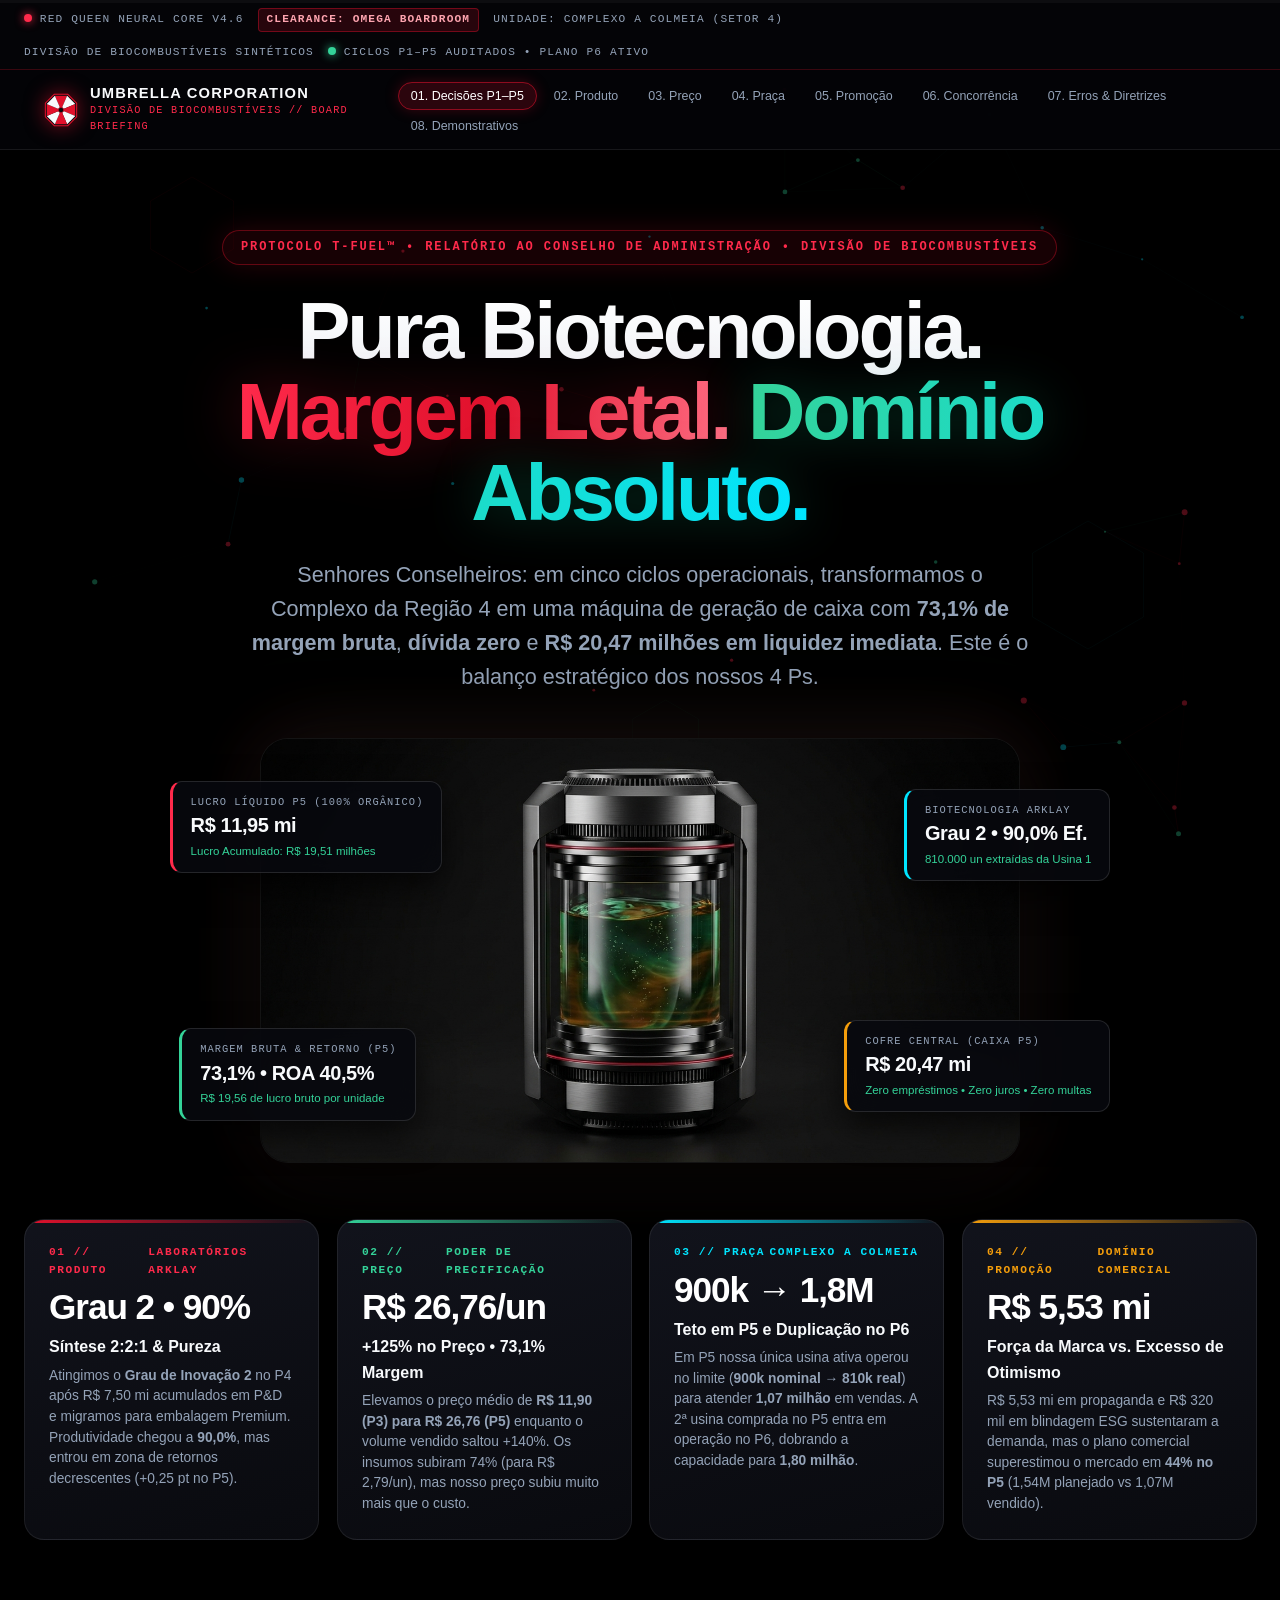
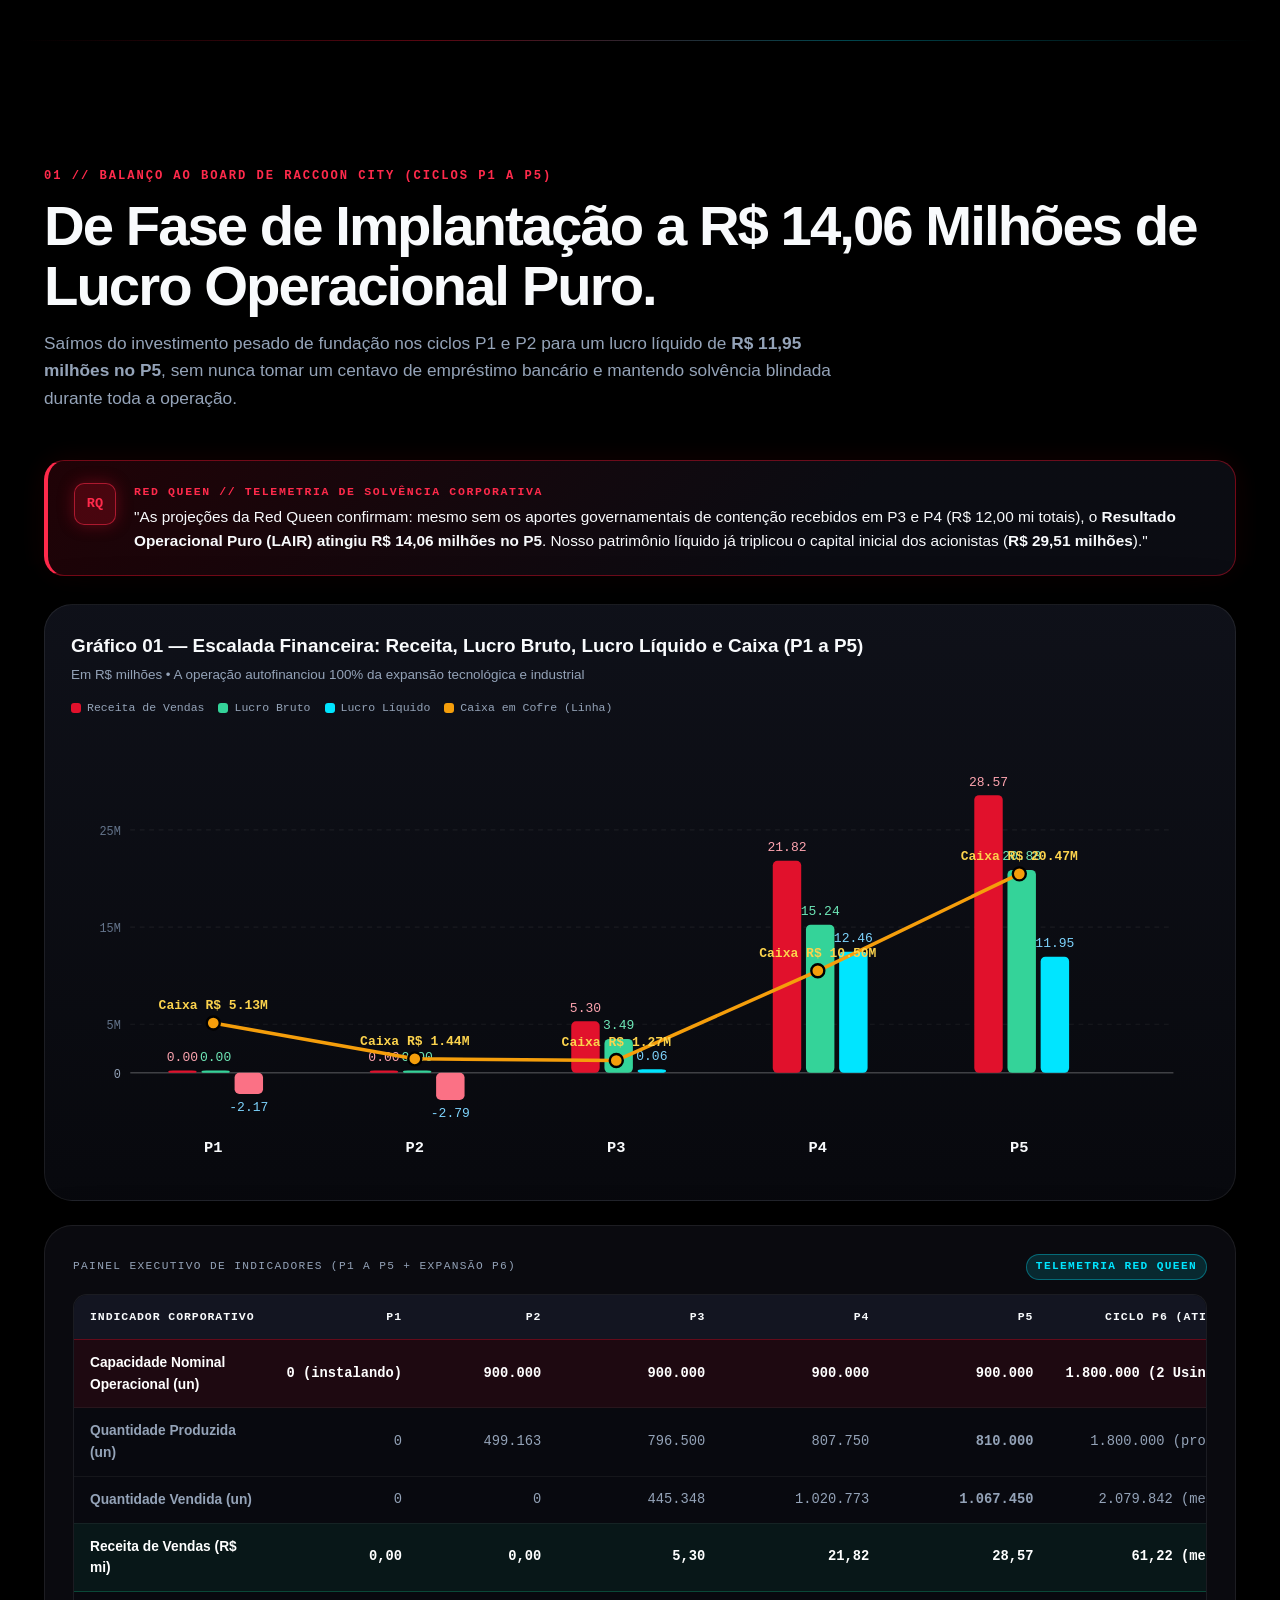
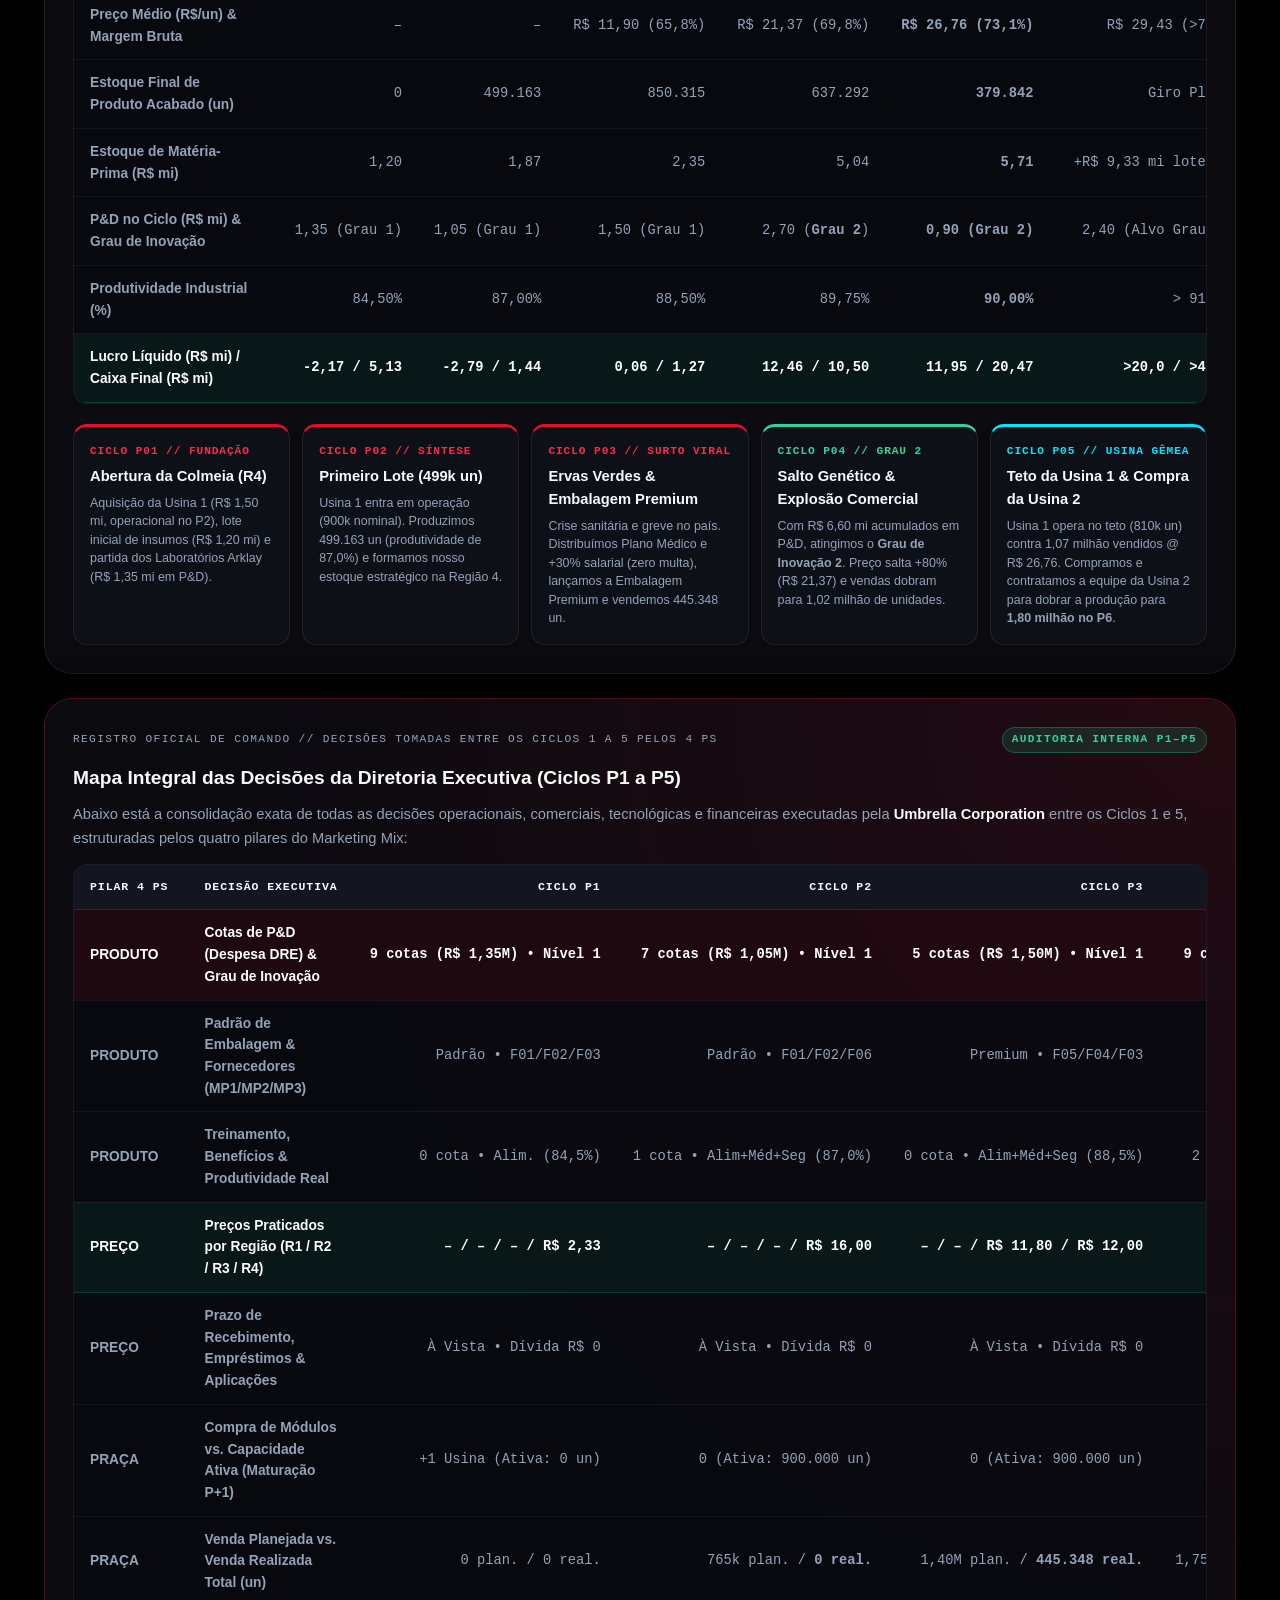
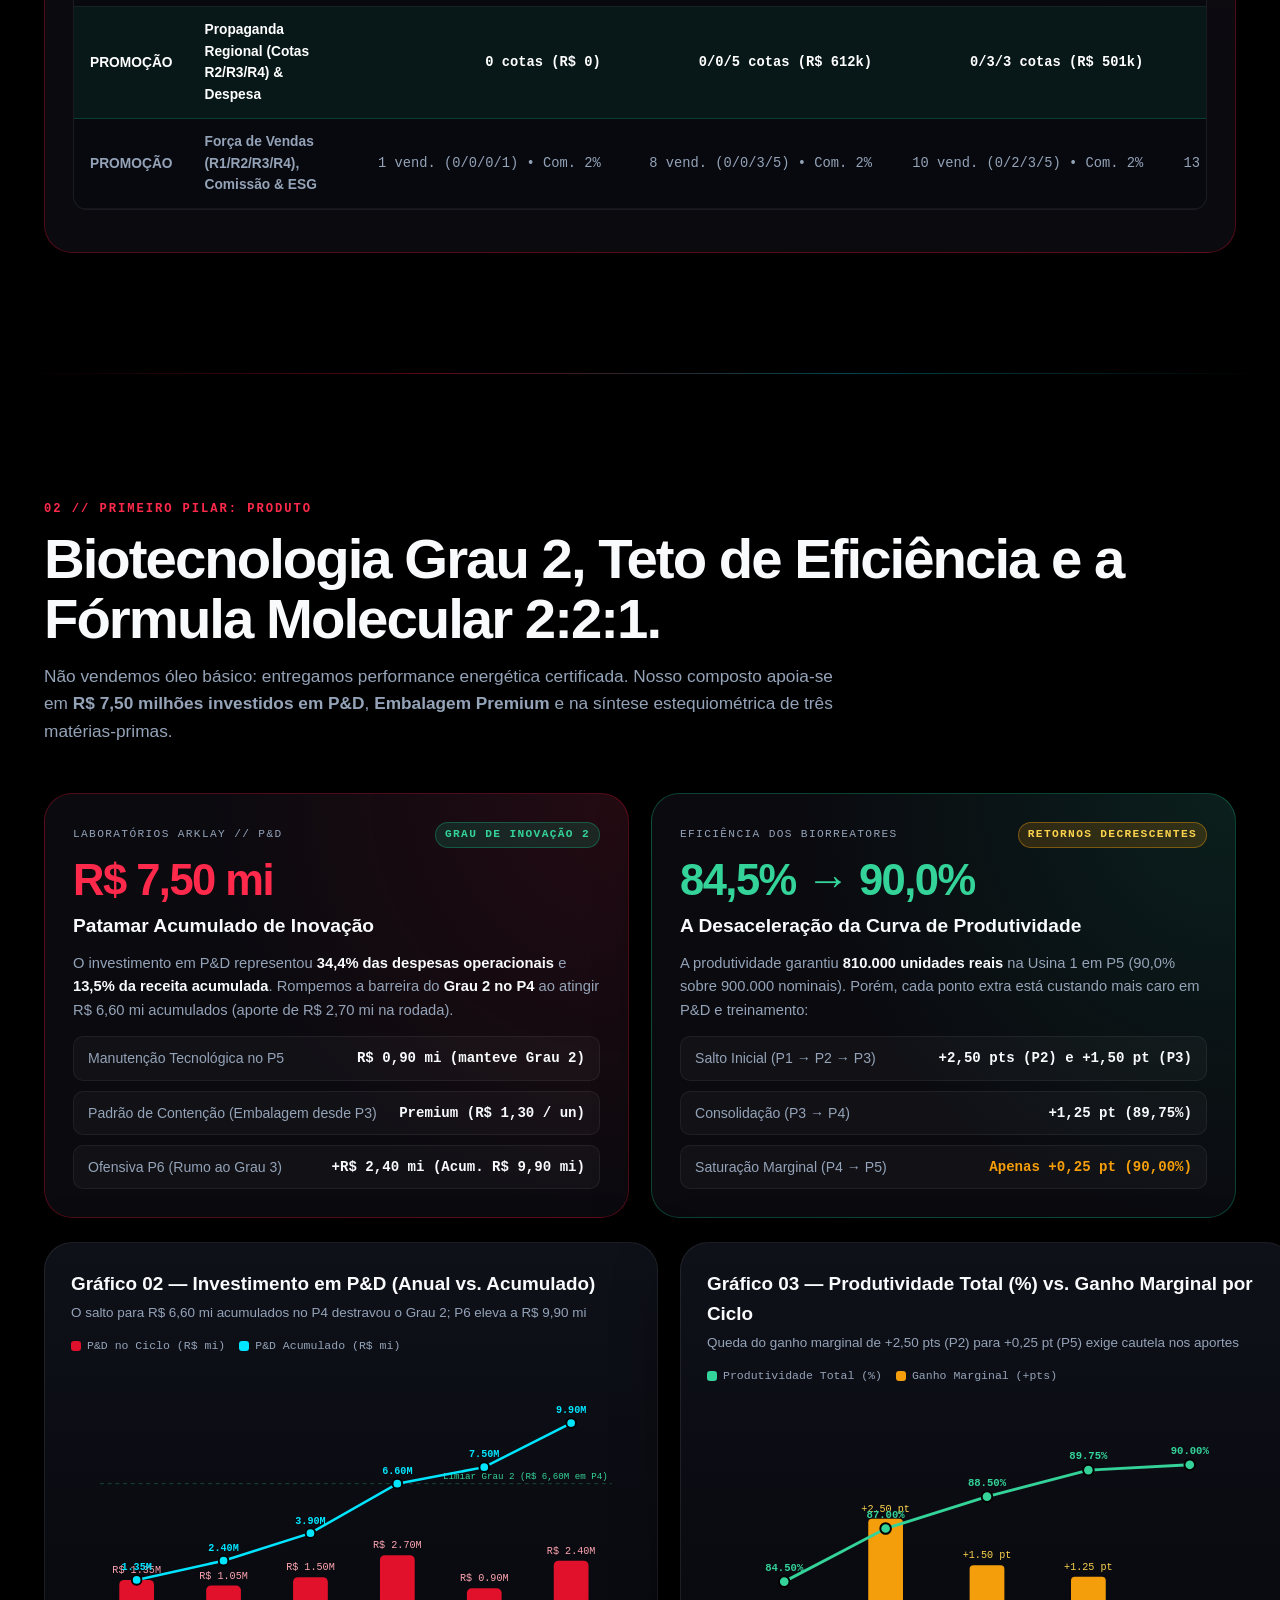
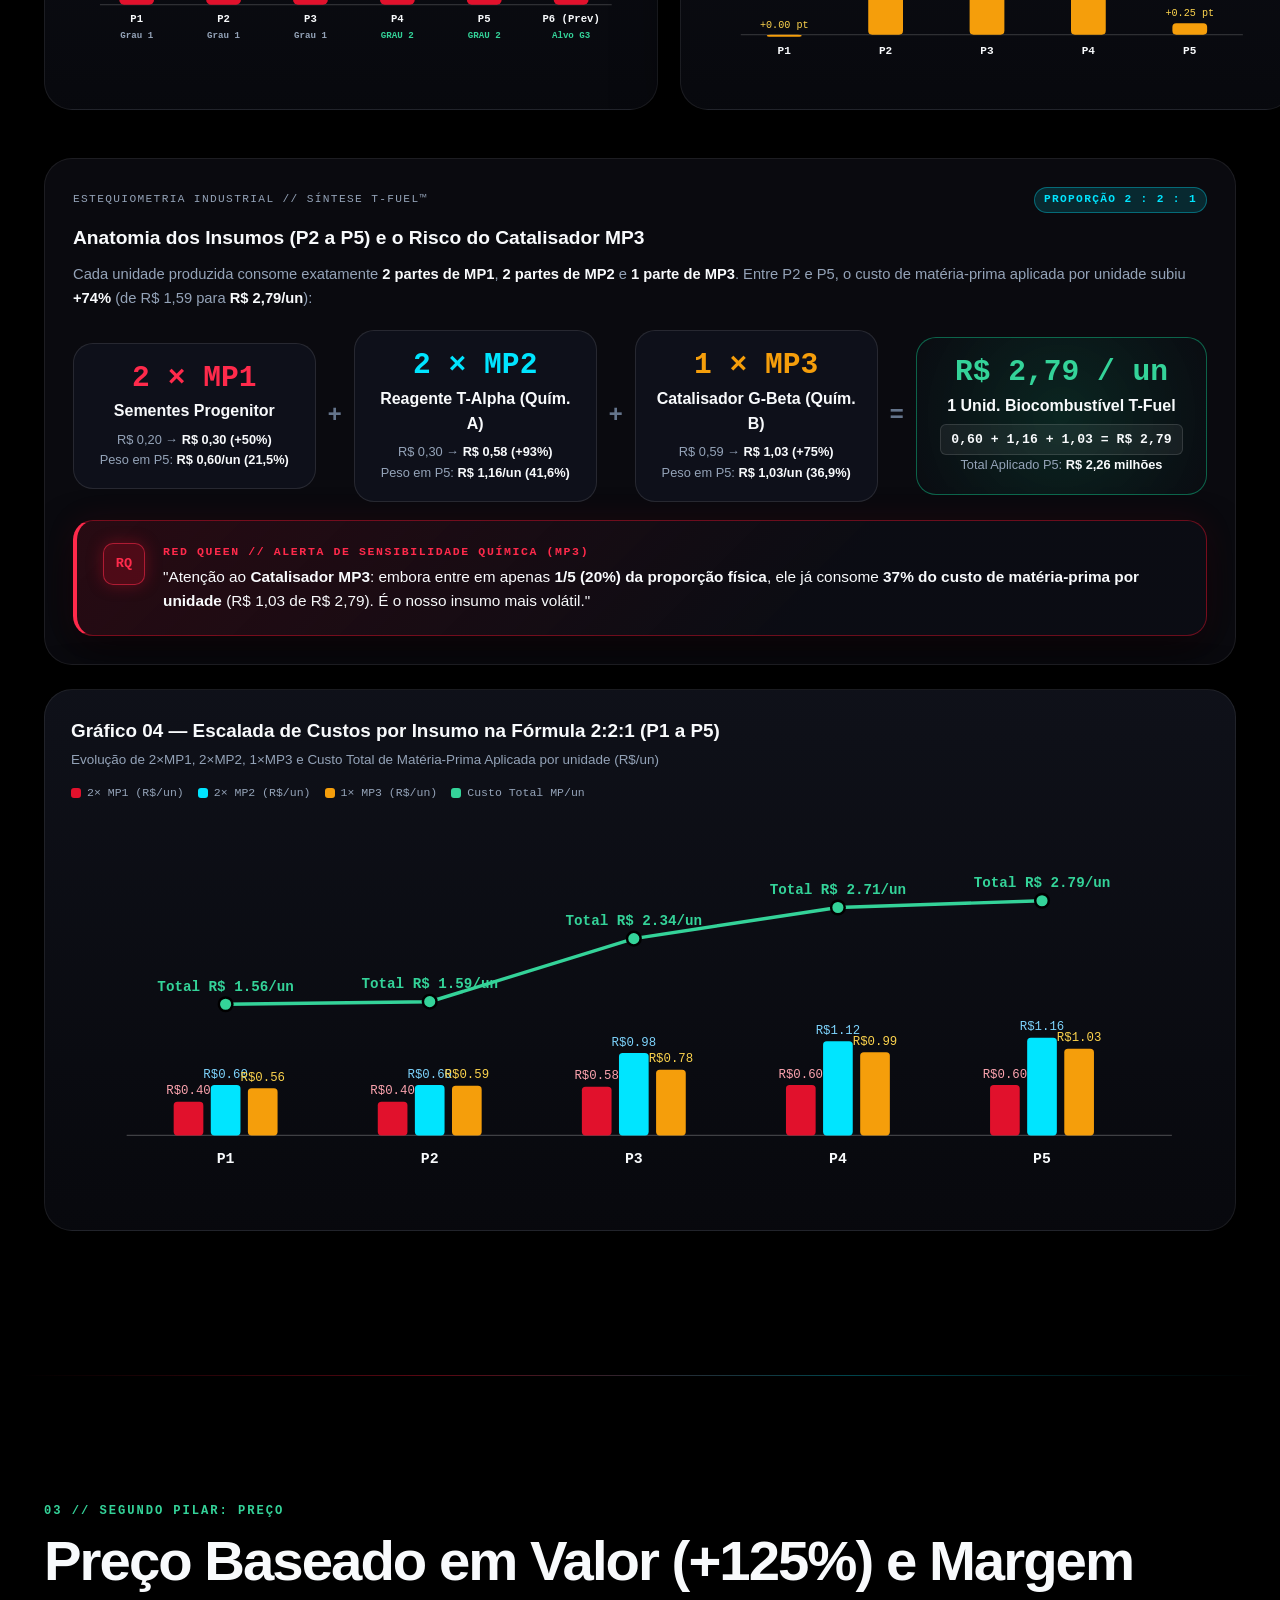
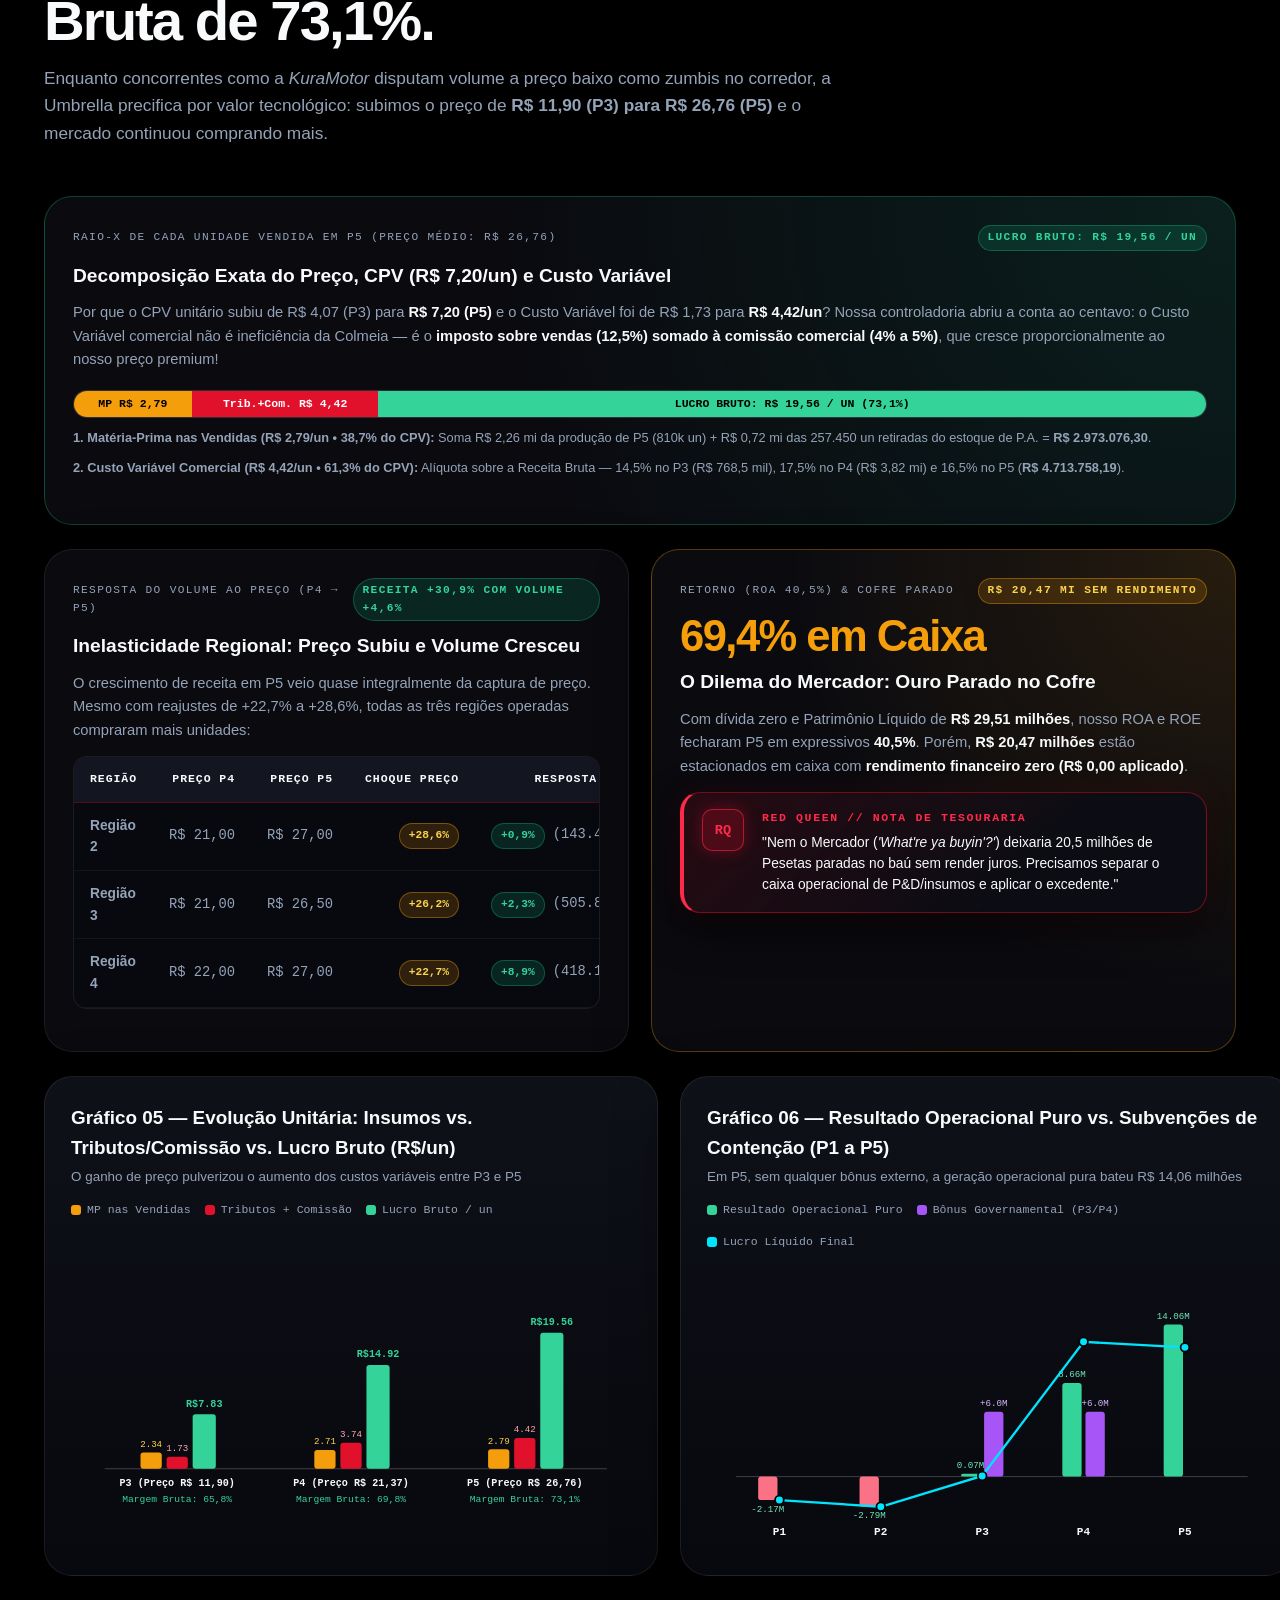
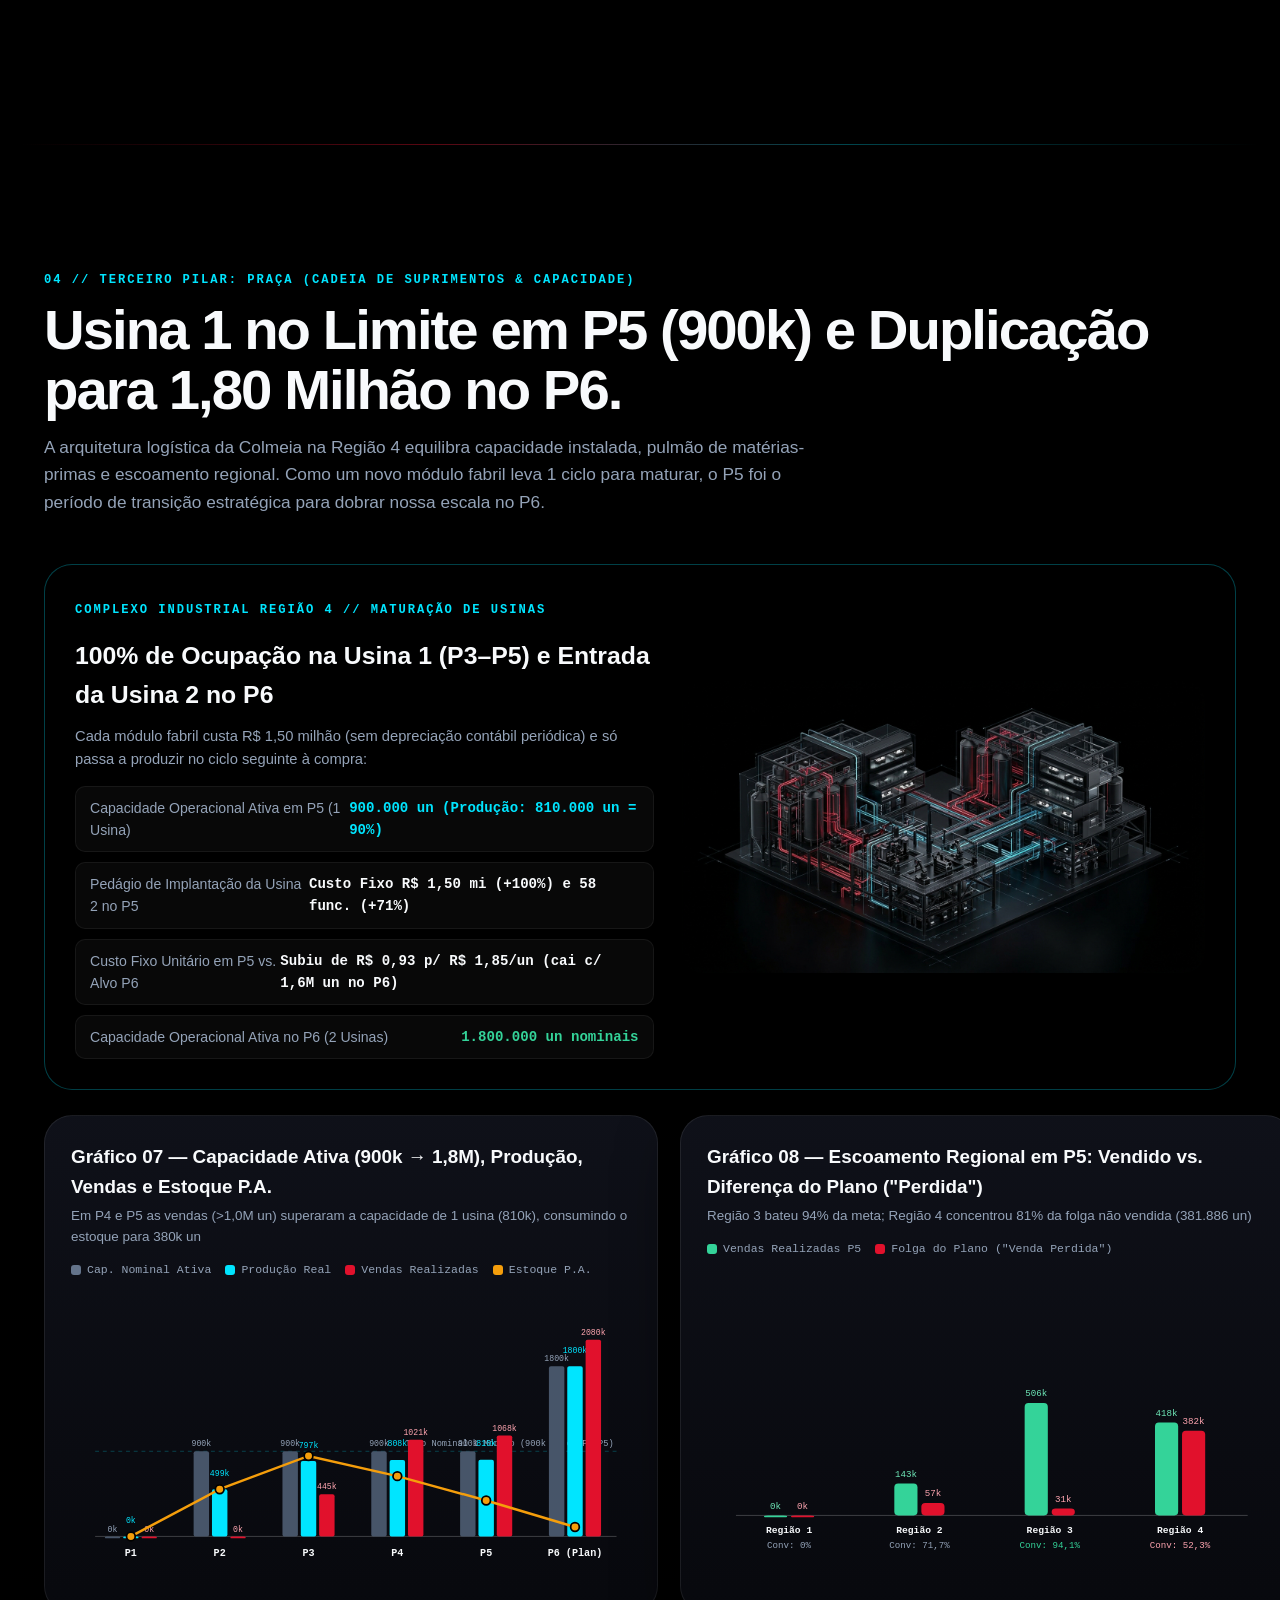
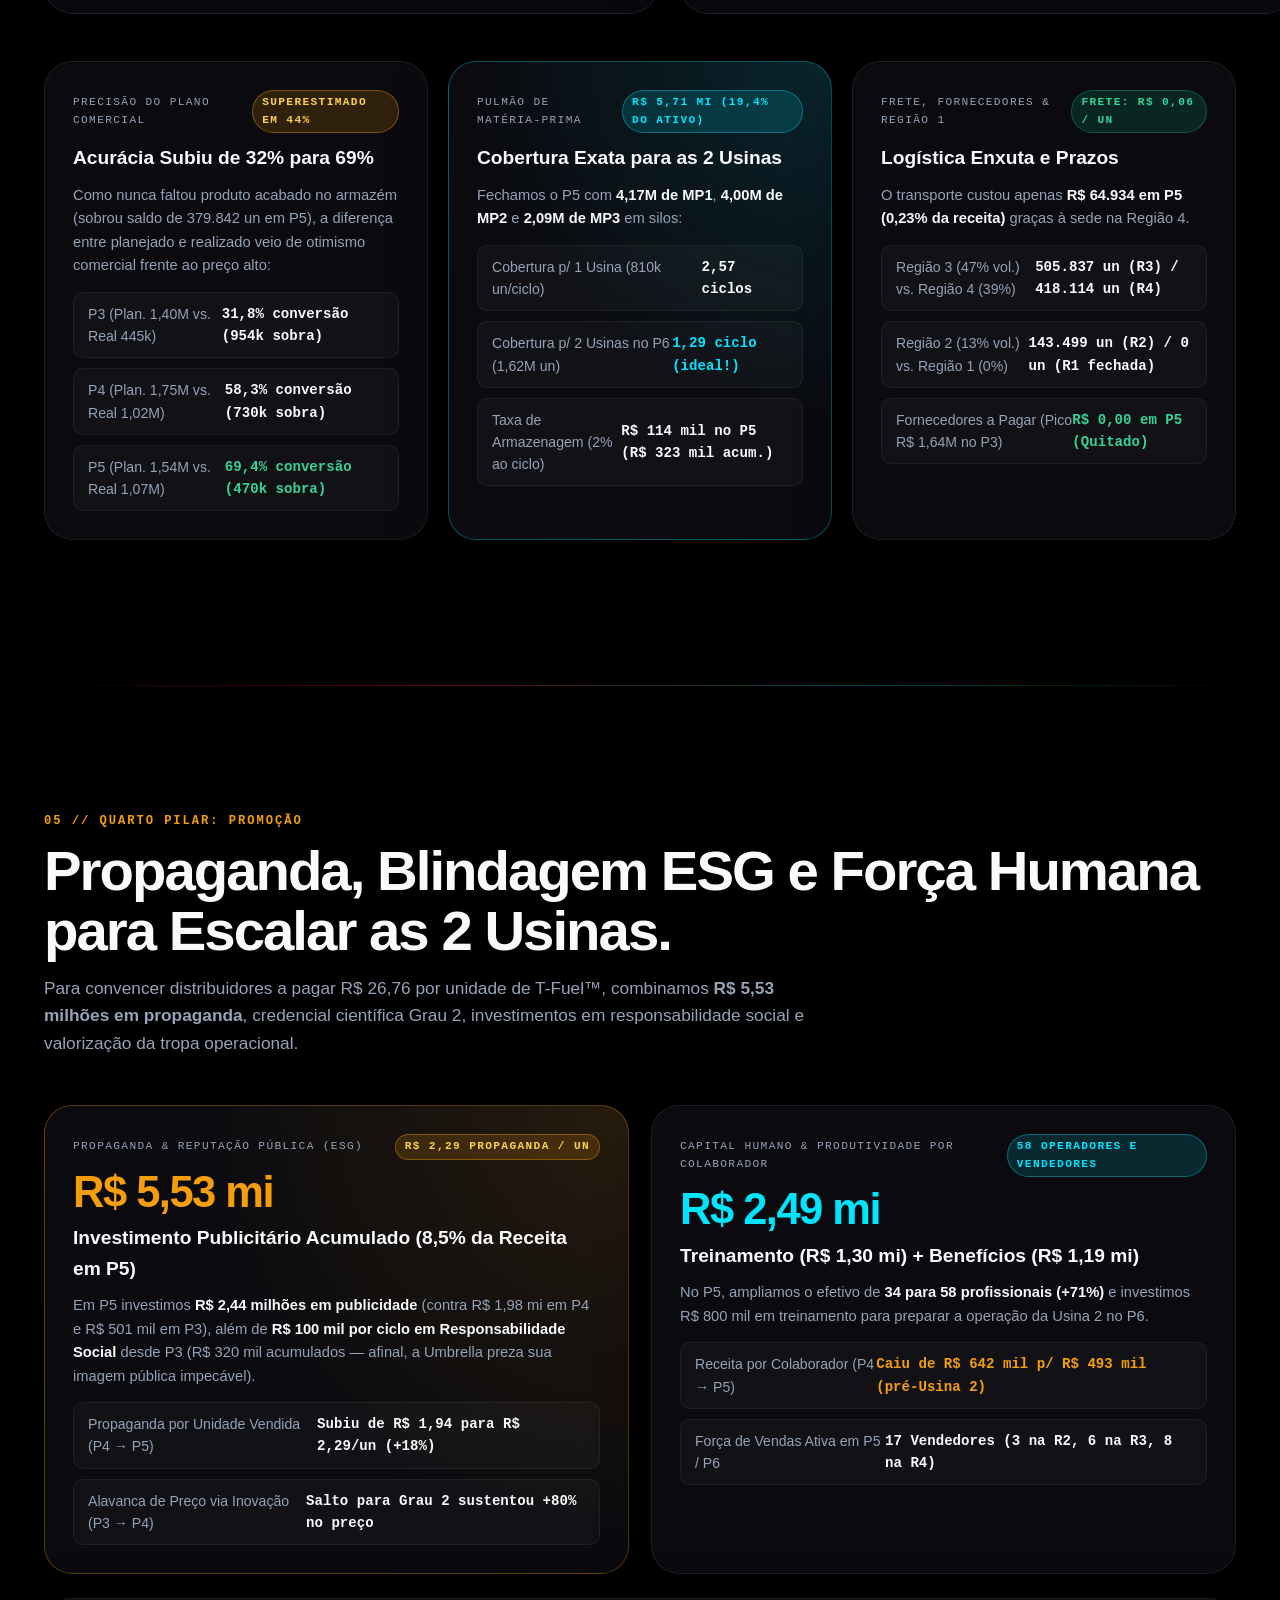
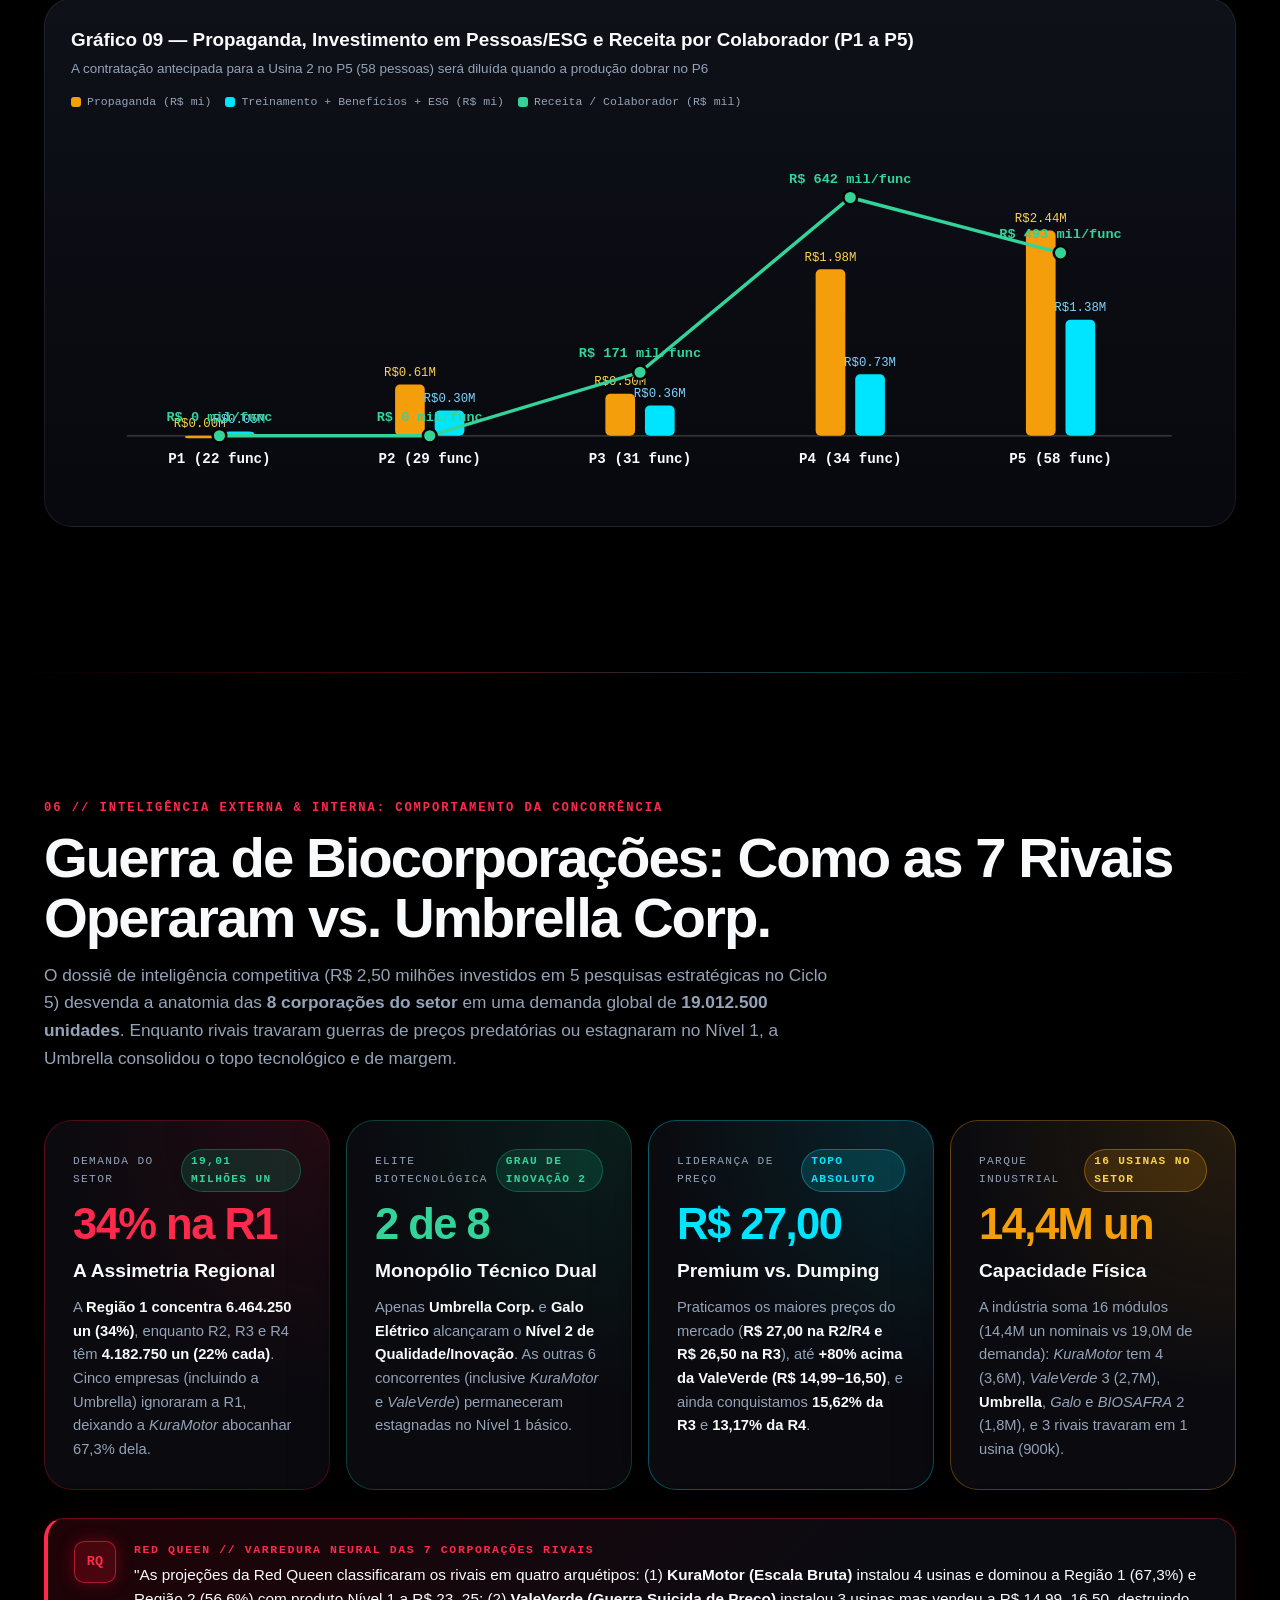
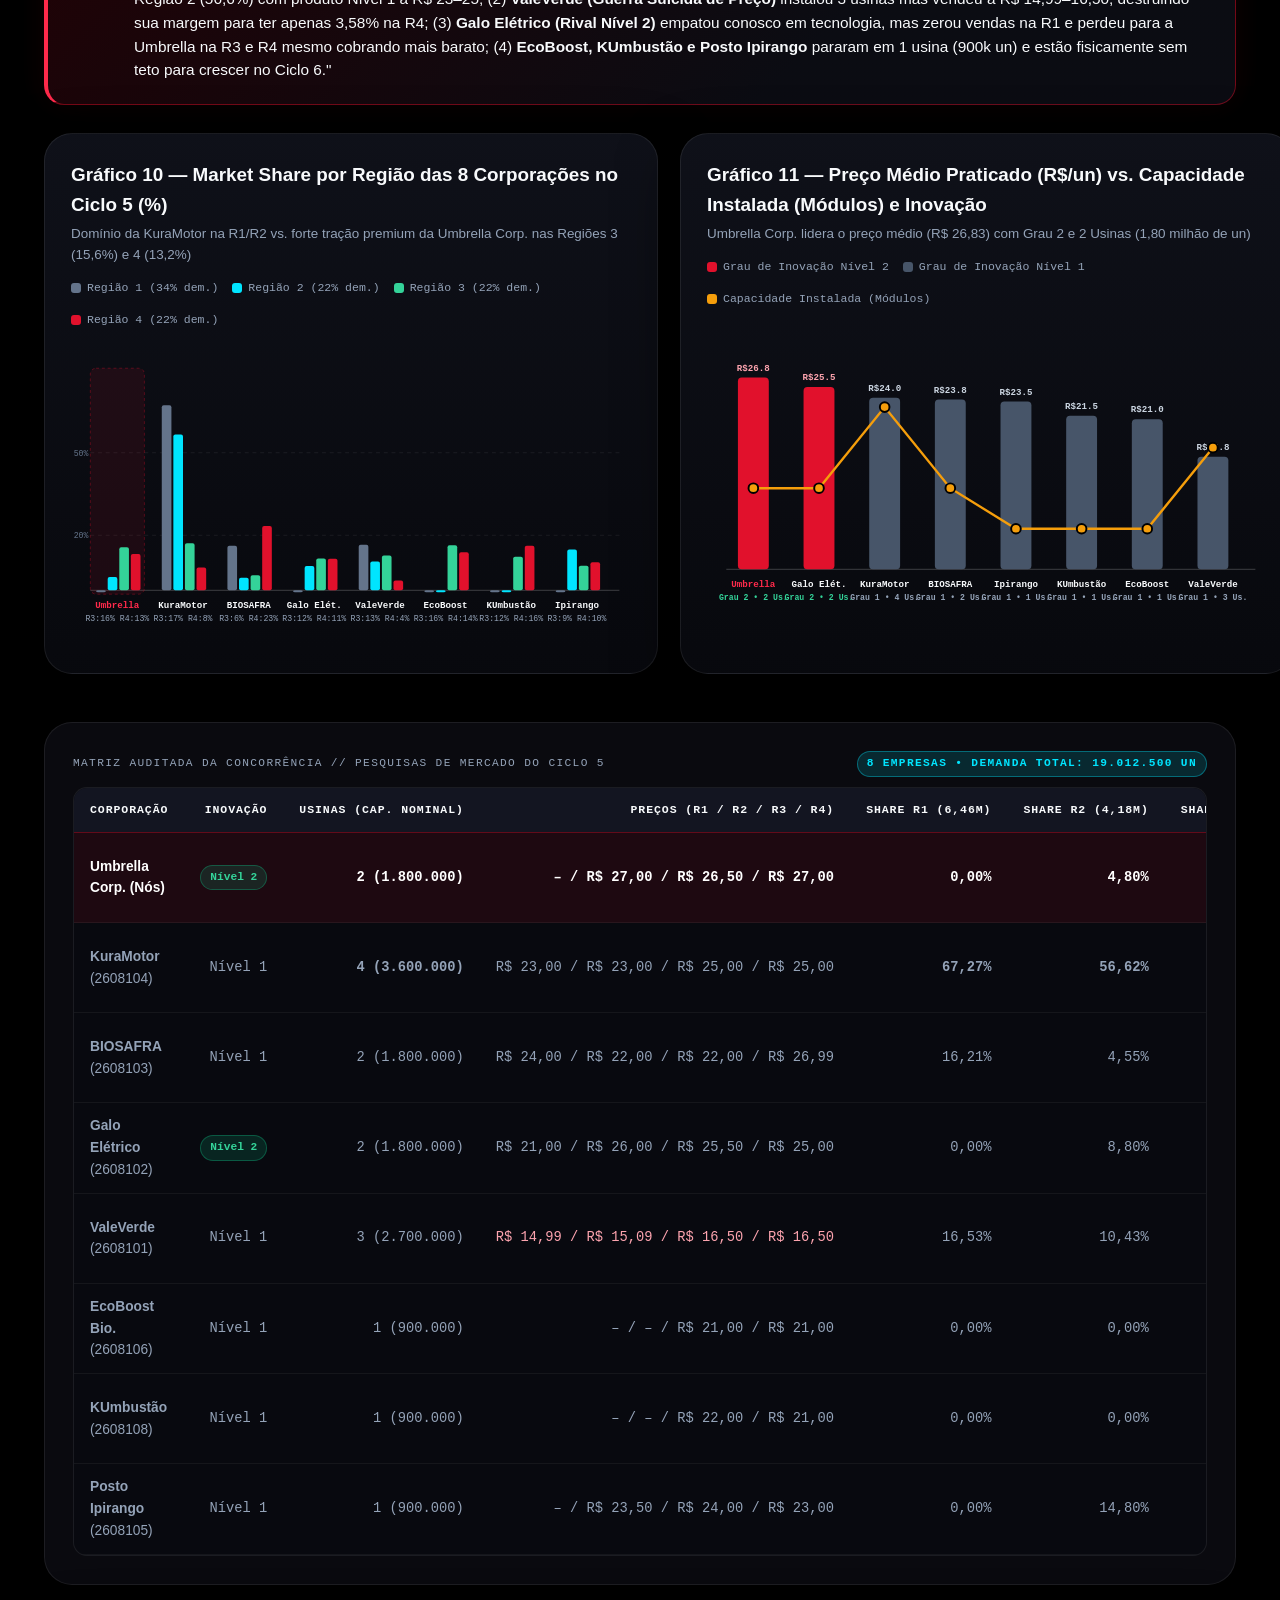
==== commit 36726abc: "feat(4ps): add P1-P5 decisions matrix, 8-company competitor intelligence & P6+ corrective directives" ====
--- a/index.html
+++ b/index.html
@@ -53,13 +53,13 @@
       </a>
       <nav aria-label="Navegação do Conselho">
         <ul class="nav-links" id="navLinks">
-          <li><a href="#resumo" class="active">01. Visão Geral</a></li>
+          <li><a href="#resumo" class="active">01. Decisões P1–P5</a></li>
           <li><a href="#produto">02. Produto</a></li>
           <li><a href="#preco">03. Preço</a></li>
           <li><a href="#praca">04. Praça</a></li>
           <li><a href="#promocao">05. Promoção</a></li>
-          <li><a href="#sinergia">06. Matriz 4 Ps</a></li>
-          <li><a href="#simulador-p6">07. Plano P6</a></li>
+          <li><a href="#sinergia">06. Concorrência</a></li>
+          <li><a href="#simulador-p6">07. Erros &amp; Diretrizes</a></li>
           <li><a href="#contabil">08. Demonstrativos</a></li>
         </ul>
       </nav>
@@ -373,6 +373,117 @@
               Usina 1 opera no teto (810k un) contra 1,07 milhão vendidos @ R$ 26,76. Compramos e contratamos a equipe da Usina 2 para dobrar a produção para <strong>1,80 milhão no P6</strong>.
             </p>
           </div>
+        </div>
+      </div>
+
+      <!-- Round-by-Round 4Ps Decisions Matrix (P1 to P5) -->
+      <div class="bento-card crimson-accent reveal-on-scroll" style="margin-top:24px;">
+        <div class="bento-eyebrow">
+          <span>REGISTRO OFICIAL DE COMANDO // DECISÕES TOMADAS ENTRE OS CICLOS 1 A 5 PELOS 4 Ps</span>
+          <span class="badge-pill pos">AUDITORIA INTERNA P1–P5</span>
+        </div>
+        <h3 class="bento-title">Mapa Integral das Decisões da Diretoria Executiva (Ciclos P1 a P5)</h3>
+        <p class="bento-body">
+          Abaixo está a consolidação exata de todas as decisões operacionais, comerciais, tecnológicas e financeiras executadas pela
+          <strong>Umbrella Corporation</strong> entre os Ciclos 1 e 5, estruturadas pelos quatro pilares do Marketing Mix:
+        </p>
+        <div class="table-scroll-wrapper">
+          <table class="umbrella-table">
+            <thead>
+              <tr>
+                <th>Pilar 4 Ps</th>
+                <th>Decisão Executiva</th>
+                <th class="num-col">Ciclo P1</th>
+                <th class="num-col">Ciclo P2</th>
+                <th class="num-col">Ciclo P3</th>
+                <th class="num-col">Ciclo P4</th>
+                <th class="num-col">Ciclo P5</th>
+              </tr>
+            </thead>
+            <tbody>
+              <tr class="crimson-row">
+                <td><strong>PRODUTO</strong></td>
+                <td><strong>Cotas de P&amp;D (Despesa DRE) &amp; Grau de Inovação</strong></td>
+                <td class="num-col">9 cotas (R$ 1,35M) • <strong>Nível 1</strong></td>
+                <td class="num-col">7 cotas (R$ 1,05M) • <strong>Nível 1</strong></td>
+                <td class="num-col">5 cotas (R$ 1,50M) • <strong>Nível 1</strong></td>
+                <td class="num-col">9 cotas (R$ 2,70M) • <strong>Nível 2</strong></td>
+                <td class="num-col">3 cotas (R$ 0,90M) • <strong>Nível 2</strong></td>
+              </tr>
+              <tr>
+                <td><strong>PRODUTO</strong></td>
+                <td><strong>Padrão de Embalagem &amp; Fornecedores (MP1/MP2/MP3)</strong></td>
+                <td class="num-col">Padrão • F01/F02/F03</td>
+                <td class="num-col">Padrão • F01/F02/F06</td>
+                <td class="num-col">Premium • F05/F04/F03</td>
+                <td class="num-col">Premium • F01/F02/F03</td>
+                <td class="num-col"><strong>Premium • F01/F02/F03</strong></td>
+              </tr>
+              <tr>
+                <td><strong>PRODUTO</strong></td>
+                <td><strong>Treinamento, Benefícios &amp; Produtividade Real</strong></td>
+                <td class="num-col">0 cota • Alim. (84,5%)</td>
+                <td class="num-col">1 cota • Alim+Méd+Seg (87,0%)</td>
+                <td class="num-col">0 cota • Alim+Méd+Seg (88,5%)</td>
+                <td class="num-col">2 cotas • Alim+Méd (89,75%)</td>
+                <td class="num-col"><strong>4 cotas • Alim+Méd+Seg (90,0%)</strong></td>
+              </tr>
+              <tr class="highlight-row">
+                <td><strong>PREÇO</strong></td>
+                <td><strong>Preços Praticados por Região (R1 / R2 / R3 / R4)</strong></td>
+                <td class="num-col">– / – / – / R$ 2,33</td>
+                <td class="num-col">– / – / – / R$ 16,00</td>
+                <td class="num-col">– / – / R$ 11,80 / R$ 12,00</td>
+                <td class="num-col">– / R$ 21 / R$ 21 / R$ 22</td>
+                <td class="num-col"><strong>– / R$ 27,00 / R$ 26,50 / R$ 27,00</strong></td>
+              </tr>
+              <tr>
+                <td><strong>PREÇO</strong></td>
+                <td><strong>Prazo de Recebimento, Empréstimos &amp; Aplicações</strong></td>
+                <td class="num-col">À Vista • Dívida R$ 0</td>
+                <td class="num-col">À Vista • Dívida R$ 0</td>
+                <td class="num-col">À Vista • Dívida R$ 0</td>
+                <td class="num-col">À Vista • Dívida R$ 0</td>
+                <td class="num-col"><strong>À Vista • Dívida R$ 0 • Aplic. R$ 0</strong></td>
+              </tr>
+              <tr>
+                <td><strong>PRAÇA</strong></td>
+                <td><strong>Compra de Módulos vs. Capacidade Ativa (Maturação P+1)</strong></td>
+                <td class="num-col">+1 Usina (Ativa: 0 un)</td>
+                <td class="num-col">0 (Ativa: 900.000 un)</td>
+                <td class="num-col">0 (Ativa: 900.000 un)</td>
+                <td class="num-col">0 (Ativa: 900.000 un)</td>
+                <td class="num-col"><strong>+1 Usina (Ativa P5: 900k → P6: 1,8M)</strong></td>
+              </tr>
+              <tr>
+                <td><strong>PRAÇA</strong></td>
+                <td><strong>Venda Planejada vs. Venda Realizada Total (un)</strong></td>
+                <td class="num-col">0 plan. / 0 real.</td>
+                <td class="num-col">765k plan. / <strong>0 real.</strong></td>
+                <td class="num-col">1,40M plan. / <strong>445.348 real.</strong></td>
+                <td class="num-col">1,75M plan. / <strong>1.020.773 real.</strong></td>
+                <td class="num-col"><strong>1,54M plan. / 1.067.450 real.</strong></td>
+              </tr>
+              <tr class="highlight-row">
+                <td><strong>PROMOÇÃO</strong></td>
+                <td><strong>Propaganda Regional (Cotas R2/R3/R4) &amp; Despesa</strong></td>
+                <td class="num-col">0 cotas (R$ 0)</td>
+                <td class="num-col">0/0/5 cotas (R$ 612k)</td>
+                <td class="num-col">0/3/3 cotas (R$ 501k)</td>
+                <td class="num-col">4/5/6 cotas (R$ 1,98M)</td>
+                <td class="num-col"><strong>4/5/7 cotas (R$ 2,44M)</strong></td>
+              </tr>
+              <tr>
+                <td><strong>PROMOÇÃO</strong></td>
+                <td><strong>Força de Vendas (R1/R2/R3/R4), Comissão &amp; ESG</strong></td>
+                <td class="num-col">1 vend. (0/0/0/1) • Com. 2%</td>
+                <td class="num-col">8 vend. (0/0/3/5) • Com. 2%</td>
+                <td class="num-col">10 vend. (0/2/3/5) • Com. 2%</td>
+                <td class="num-col">13 vend. (0/3/4/6) • Com. 5%</td>
+                <td class="num-col"><strong>17 vend. (0/3/6/8) • Com. 4% • ESG 2</strong></td>
+              </tr>
+            </tbody>
+          </table>
         </div>
       </div>
     </section>
@@ -949,93 +1060,273 @@
     <div class="section-divider"></div>
 
     <!-- =====================================================================
-         SECTION 06: MATRIZ INTEGRADA DOS 4 Ps & DIAGNÓSTICO DE SINERGIA
+         SECTION 06: ANÁLISE INTERNA E EXTERNA (COMPORTAMENTO DA CONCORRÊNCIA & MATRIZ 4 Ps)
          ===================================================================== -->
     <section class="section-shell" id="sinergia">
       <div class="section-header reveal-on-scroll">
-        <span class="section-kicker">06 // SÍNTESE EXECUTIVA AO BOARD</span>
-        <h2 class="section-title">Matriz Estratégica dos 4 Ps e Diagnóstico de Coerência.</h2>
+        <span class="section-kicker">06 // INTELIGÊNCIA EXTERNA &amp; INTERNA: COMPORTAMENTO DA CONCORRÊNCIA</span>
+        <h2 class="section-title">Guerra de Biocorporações: Como as 7 Rivais Operaram vs. Umbrella Corp.</h2>
         <p class="section-subtitle">
-          Nossa combinação de <strong>Produto Grau 2 + Preço Premium</strong> é a mais lucrativa do setor. O foco agora no Ciclo 6
-          é alinhar <strong>Praça e Promoção</strong> para escoar a capacidade duplicada de 1,80 milhão de unidades.
+          O dossiê de inteligência competitiva (R$ 2,50 milhões investidos em 5 pesquisas estratégicas no Ciclo 5) desvenda a anatomia
+          das <strong>8 corporações do setor</strong> em uma demanda global de <strong>19.012.500 unidades</strong>. Enquanto rivais travaram
+          guerras de preços predatórias ou estagnaram no Nível 1, a Umbrella consolidou o topo tecnológico e de margem.
         </p>
       </div>
 
-      <!-- Strategic 4Ps Matrix Table -->
+      <!-- 4 Competitive Landscape KPI Cards -->
+      <div class="bento-grid-4">
+        <div class="bento-card crimson-accent reveal-on-scroll">
+          <div class="bento-eyebrow">
+            <span>DEMANDA DO SETOR</span>
+            <span class="badge-pill pos">19,01 MILHÕES UN</span>
+          </div>
+          <div class="bento-big-number crimson">34% na R1</div>
+          <h3 class="bento-title">A Assimetria Regional</h3>
+          <p class="bento-body">
+            A <strong>Região 1 concentra 6.464.250 un (34%)</strong>, enquanto R2, R3 e R4 têm <strong>4.182.750 un (22% cada)</strong>. Cinco empresas (incluindo a Umbrella) ignoraram a R1, deixando a <em>KuraMotor</em> abocanhar 67,3% dela.
+          </p>
+        </div>
+
+        <div class="bento-card emerald-accent reveal-on-scroll">
+          <div class="bento-eyebrow">
+            <span>ELITE BIOTECNOLÓGICA</span>
+            <span class="badge-pill pos">GRAU DE INOVAÇÃO 2</span>
+          </div>
+          <div class="bento-big-number emerald">2 de 8</div>
+          <h3 class="bento-title">Monopólio Técnico Dual</h3>
+          <p class="bento-body">
+            Apenas <strong>Umbrella Corp.</strong> e <strong>Galo Elétrico</strong> alcançaram o <strong>Nível 2 de Qualidade/Inovação</strong>. As outras 6 concorrentes (inclusive <em>KuraMotor</em> e <em>ValeVerde</em>) permaneceram estagnadas no Nível 1 básico.
+          </p>
+        </div>
+
+        <div class="bento-card cyan-accent reveal-on-scroll">
+          <div class="bento-eyebrow">
+            <span>LIDERANÇA DE PREÇO</span>
+            <span class="badge-pill info">TOPO ABSOLUTO</span>
+          </div>
+          <div class="bento-big-number cyan">R$ 27,00</div>
+          <h3 class="bento-title">Premium vs. Dumping</h3>
+          <p class="bento-body">
+            Praticamos os maiores preços do mercado (<strong>R$ 27,00 na R2/R4 e R$ 26,50 na R3</strong>), até <strong>+80% acima da ValeVerde (R$ 14,99–16,50)</strong>, e ainda conquistamos <strong>15,62% da R3</strong> e <strong>13,17% da R4</strong>.
+          </p>
+        </div>
+
+        <div class="bento-card amber-accent reveal-on-scroll">
+          <div class="bento-eyebrow">
+            <span>PARQUE INDUSTRIAL</span>
+            <span class="badge-pill warn">16 USINAS NO SETOR</span>
+          </div>
+          <div class="bento-big-number amber">14,4M un</div>
+          <h3 class="bento-title">Capacidade Física</h3>
+          <p class="bento-body">
+            A indústria soma 16 módulos (14,4M un nominais vs 19,0M de demanda): <em>KuraMotor</em> tem 4 (3,6M), <em>ValeVerde</em> 3 (2,7M), <strong>Umbrella</strong>, <em>Galo</em> e <em>BIOSAFRA</em> 2 (1,8M), e 3 rivais travaram em 1 usina (900k).
+          </p>
+        </div>
+      </div>
+
+      <!-- Red Queen Callout on Competitor Behavior -->
+      <div class="red-queen-box reveal-on-scroll">
+        <div class="rq-avatar">RQ</div>
+        <div class="rq-content">
+          <div class="rq-header">RED QUEEN // VARREDURA NEURAL DAS 7 CORPORAÇÕES RIVAIS</div>
+          <p class="rq-text">
+            "As projeções da Red Queen classificaram os rivais em quatro arquétipos: (1) <strong>KuraMotor (Escala Bruta)</strong> instalou 4 usinas e dominou a Região 1 (67,3%) e Região 2 (56,6%) com produto Nível 1 a R$ 23–25; (2) <strong>ValeVerde (Guerra Suicida de Preço)</strong> instalou 3 usinas mas vendeu a R$ 14,99–16,50, destruindo sua margem para ter apenas 3,58% na R4; (3) <strong>Galo Elétrico (Rival Nível 2)</strong> empatou conosco em tecnologia, mas zerou vendas na R1 e perdeu para a Umbrella na R3 e R4 mesmo cobrando mais barato; (4) <strong>EcoBoost, KUmbustão e Posto Ipirango</strong> pararam em 1 usina (900k un) e estão fisicamente sem teto para crescer no Ciclo 6."
+          </p>
+        </div>
+      </div>
+
+      <!-- Animated Charts 10 & 11: Competitor Market Share & Strategic Positioning -->
+      <div class="bento-grid-2">
+        <div class="chart-panel reveal-on-scroll" id="chartCompShare">
+          <div class="chart-header">
+            <div class="chart-title-group">
+              <h3>Gráfico 10 — Market Share por Região das 8 Corporações no Ciclo 5 (%)</h3>
+              <p>Domínio da KuraMotor na R1/R2 vs. forte tração premium da Umbrella Corp. nas Regiões 3 (15,6%) e 4 (13,2%)</p>
+            </div>
+            <div class="chart-legend">
+              <span class="legend-item"><span class="legend-swatch" style="background:#64748b"></span>Região 1 (34% dem.)</span>
+              <span class="legend-item"><span class="legend-swatch" style="background:#00e5ff"></span>Região 2 (22% dem.)</span>
+              <span class="legend-item"><span class="legend-swatch" style="background:#34d399"></span>Região 3 (22% dem.)</span>
+              <span class="legend-item"><span class="legend-swatch" style="background:#e1112c"></span>Região 4 (22% dem.)</span>
+            </div>
+          </div>
+          <div class="svg-chart-stage" id="svgStageCompShare"></div>
+        </div>
+
+        <div class="chart-panel reveal-on-scroll" id="chartCompPosition">
+          <div class="chart-header">
+            <div class="chart-title-group">
+              <h3>Gráfico 11 — Preço Médio Praticado (R$/un) vs. Capacidade Instalada (Módulos) e Inovação</h3>
+              <p>Umbrella Corp. lidera o preço médio (R$ 26,83) com Grau 2 e 2 Usinas (1,80 milhão de un)</p>
+            </div>
+            <div class="chart-legend">
+              <span class="legend-item"><span class="legend-swatch" style="background:#e1112c"></span>Grau de Inovação Nível 2</span>
+              <span class="legend-item"><span class="legend-swatch" style="background:#475569"></span>Grau de Inovação Nível 1</span>
+              <span class="legend-item"><span class="legend-swatch" style="background:#f59e0b"></span>Capacidade Instalada (Módulos)</span>
+            </div>
+          </div>
+          <div class="svg-chart-stage" id="svgStageCompPosition"></div>
+        </div>
+      </div>
+
+      <!-- Full Audited Competitor Table (8 Companies) -->
       <div class="bento-card reveal-on-scroll" style="margin-bottom:24px;">
+        <div class="bento-eyebrow">
+          <span>MATRIZ AUDITADA DA CONCORRÊNCIA // PESQUISAS DE MERCADO DO CICLO 5</span>
+          <span class="badge-pill info">8 EMPRESAS • DEMANDA TOTAL: 19.012.500 UN</span>
+        </div>
         <div class="table-scroll-wrapper" style="margin:0;">
           <table class="umbrella-table">
             <thead>
               <tr>
-                <th>Pilar</th>
-                <th>Foco Estratégico da Corporação</th>
-                <th>Alavancas de Decisão</th>
-                <th>Status Fechamento P5 &amp; Virada P6</th>
+                <th>Corporação</th>
+                <th class="num-col">Inovação</th>
+                <th class="num-col">Usinas (Cap. Nominal)</th>
+                <th class="num-col">Preços (R1 / R2 / R3 / R4)</th>
+                <th class="num-col">Share R1 (6,46M)</th>
+                <th class="num-col">Share R2 (4,18M)</th>
+                <th class="num-col">Share R3 (4,18M)</th>
+                <th class="num-col">Share R4 (4,18M)</th>
+                <th>Comportamento Estratégico Observado</th>
               </tr>
             </thead>
             <tbody>
-              <tr>
-                <td><strong style="color:var(--umbrella-red-bright);">PRODUTO</strong></td>
-                <td>Diferenciação tecnológica, produtividade e controle da fórmula 2:2:1</td>
-                <td>P&amp;D, Embalagem Premium, treinamento e gestão de compras MP1/MP2/MP3</td>
-                <td>Grau <strong>2</strong>; Produtividade <strong>90,0%</strong>; Custo MP <strong>R$ 2,79/un</strong> (MP3 = 37% do custo)</td>
-              </tr>
-              <tr>
-                <td><strong style="color:var(--bio-emerald-bright);">PREÇO</strong></td>
-                <td>Captura de valor tecnológico, proteção de margem e retorno sobre o ativo</td>
-                <td>Precificação regional, comissão de vendas e diluição do custo fixo por escala</td>
-                <td>Preço médio <strong>R$ 26,76/un</strong>; Margem Bruta <strong>73,1%</strong> (<strong>R$ 19,56/un</strong>); ROA <strong>40,5%</strong></td>
-              </tr>
-              <tr>
-                <td><strong style="color:var(--bio-cyan);">PRAÇA</strong></td>
-                <td>Escala das 2 usinas, cobertura de insumos e equilíbrio produção × venda</td>
-                <td>Ativação da Usina 2 no P6 (1,80M un), programação fabril e distribuição R2–R4</td>
-                <td>Cap. ativa sobe de <strong>900k (P5) p/ 1,80M (P6)</strong>; Estoque P.A. <strong>380k un</strong>; Cobertura MP de <strong>1,29 ciclo p/ 2 usinas</strong></td>
-              </tr>
-              <tr>
-                <td><strong style="color:var(--bio-amber);">PROMOÇÃO</strong></td>
-                <td>Credibilidade científica B2B, sustentação de demanda e precisão de metas</td>
-                <td>Propaganda regional, argumento Grau 2/3, ESG e calibragem do plano comercial</td>
-                <td>Conversão Real/Plano de <strong>69,4%</strong>; Propaganda <strong>8,5% da receita</strong> (R$ 2,29/un)</td>
+              <tr class="crimson-row">
+                <td><strong>Umbrella Corp. (Nós)</strong></td>
+                <td class="num-col"><span class="badge-pill pos">Nível 2</span></td>
+                <td class="num-col"><strong>2 (1.800.000)</strong></td>
+                <td class="num-col">– / <strong>R$ 27,00 / R$ 26,50 / R$ 27,00</strong></td>
+                <td class="num-col">0,00%</td>
+                <td class="num-col">4,80%</td>
+                <td class="num-col"><strong>15,62%</strong></td>
+                <td class="num-col"><strong>13,17%</strong></td>
+                <td><strong>Diferenciação Premium:</strong> Maior preço do mercado, margem de 73,1% e 2ª usina pronta p/ dobrar escala no P6.</td>
+              </tr>
+              <tr>
+                <td><strong>KuraMotor</strong> (2608104)</td>
+                <td class="num-col">Nível 1</td>
+                <td class="num-col"><strong>4 (3.600.000)</strong></td>
+                <td class="num-col">R$ 23,00 / R$ 23,00 / R$ 25,00 / R$ 25,00</td>
+                <td class="num-col"><strong>67,27%</strong></td>
+                <td class="num-col"><strong>56,62%</strong></td>
+                <td class="num-col"><strong>17,14%</strong></td>
+                <td class="num-col">8,28%</td>
+                <td><strong>Líder em Volume e Escala:</strong> 4 usinas instaladas; dominou R1 e R2 quase sem oposição com produto Nível 1.</td>
+              </tr>
+              <tr>
+                <td><strong>BIOSAFRA</strong> (2608103)</td>
+                <td class="num-col">Nível 1</td>
+                <td class="num-col">2 (1.800.000)</td>
+                <td class="num-col">R$ 24,00 / R$ 22,00 / R$ 22,00 / R$ 26,99</td>
+                <td class="num-col">16,21%</td>
+                <td class="num-col">4,55%</td>
+                <td class="num-col">5,50%</td>
+                <td class="num-col"><strong>23,38%</strong></td>
+                <td><strong>Foco Regional R4/R1:</strong> Líder em volume na R4, mas com produto Nível 1 vulnerável à nossa expansão no P6.</td>
+              </tr>
+              <tr>
+                <td><strong>Galo Elétrico</strong> (2608102)</td>
+                <td class="num-col"><span class="badge-pill pos">Nível 2</span></td>
+                <td class="num-col">2 (1.800.000)</td>
+                <td class="num-col">R$ 21,00 / R$ 26,00 / R$ 25,50 / R$ 25,00</td>
+                <td class="num-col">0,00%</td>
+                <td class="num-col">8,80%</td>
+                <td class="num-col">11,56%</td>
+                <td class="num-col">11,46%</td>
+                <td><strong>Único Rival Nível 2:</strong> Cobrou R$ 1 a R$ 2 abaixo da Umbrella, mas vendeu menos na R3 e R4 e zerou na R1.</td>
+              </tr>
+              <tr>
+                <td><strong>ValeVerde</strong> (2608101)</td>
+                <td class="num-col">Nível 1</td>
+                <td class="num-col">3 (2.700.000)</td>
+                <td class="num-col"><span style="color:#fda4af;">R$ 14,99 / R$ 15,09 / R$ 16,50 / R$ 16,50</span></td>
+                <td class="num-col">16,53%</td>
+                <td class="num-col">10,43%</td>
+                <td class="num-col">12,63%</td>
+                <td class="num-col">3,58%</td>
+                <td><strong>Dumping Predatório:</strong> Preço 40% abaixo do mercado com 3 usinas; baixa tração na R4 e compressão severa de margem.</td>
+              </tr>
+              <tr>
+                <td><strong>EcoBoost Bio.</strong> (2608106)</td>
+                <td class="num-col">Nível 1</td>
+                <td class="num-col">1 (900.000)</td>
+                <td class="num-col">– / – / R$ 21,00 / R$ 21,00</td>
+                <td class="num-col">0,00%</td>
+                <td class="num-col">0,00%</td>
+                <td class="num-col">16,38%</td>
+                <td class="num-col">13,83%</td>
+                <td><strong>Desconto Concentrado R3/R4:</strong> Escoou seu único módulo a R$ 21,00, mas está travada no teto de 1 usina.</td>
+              </tr>
+              <tr>
+                <td><strong>KUmbustão</strong> (2608108)</td>
+                <td class="num-col">Nível 1</td>
+                <td class="num-col">1 (900.000)</td>
+                <td class="num-col">– / – / R$ 22,00 / R$ 21,00</td>
+                <td class="num-col">0,00%</td>
+                <td class="num-col">0,00%</td>
+                <td class="num-col">12,22%</td>
+                <td class="num-col">16,15%</td>
+                <td><strong>Desconto Concentrado R3/R4:</strong> Similar à EcoBoost; presa a 1 módulo fabril e produto básico Nível 1.</td>
+              </tr>
+              <tr>
+                <td><strong>Posto Ipirango</strong> (2608105)</td>
+                <td class="num-col">Nível 1</td>
+                <td class="num-col">1 (900.000)</td>
+                <td class="num-col">– / R$ 23,50 / R$ 24,00 / R$ 23,00</td>
+                <td class="num-col">0,00%</td>
+                <td class="num-col">14,80%</td>
+                <td class="num-col">8,96%</td>
+                <td class="num-col">10,15%</td>
+                <td><strong>Operador Sub-escalado:</strong> Boa presença na R2 (14,8%), mas sem expansão de capacidade (1 módulo).</td>
               </tr>
             </tbody>
           </table>
         </div>
       </div>
 
-      <!-- Synergy vs Incoherence Cards -->
-      <div class="bento-grid-3">
-        <div class="bento-card emerald-accent reveal-on-scroll">
-          <div class="bento-eyebrow">
-            <span>A GRANDE FORÇA</span>
-            <span class="badge-pill pos">PRODUTO × PREÇO</span>
-          </div>
-          <h3 class="bento-title">Inovação Blindando a Margem</h3>
-          <p class="bento-body">
-            O salto para Grau de Inovação 2 e 90% de produtividade sustentou um preço médio de R$ 26,76/un com 73,1% de margem bruta, financiando toda a expansão sem dívidas.
-          </p>
-        </div>
-
-        <div class="bento-card cyan-accent reveal-on-scroll">
-          <div class="bento-eyebrow">
-            <span>O DESAFIO DE ESCALA</span>
-            <span class="badge-pill info">PRAÇA × VOLUME</span>
-          </div>
-          <h3 class="bento-title">Diluir o Custo Fixo de R$ 1,50 Milhão</h3>
-          <p class="bento-body">
-            Em P5 pagamos o custo fixo e a folha de 2 usinas enquanto só tínhamos 1 usina ativa (elevando o custo fixo para R$ 1,85/un). No P6, com as 2 usinas operando, produzir ~1,62 milhão de unidades derruba o custo fixo de volta a ~R$ 0,93/un.
-          </p>
-        </div>
-
-        <div class="bento-card amber-accent reveal-on-scroll">
-          <div class="bento-eyebrow">
-            <span>O PONTO DE ATENÇÃO</span>
-            <span class="badge-pill warn">PROMOÇÃO × PRAÇA</span>
-          </div>
-          <h3 class="bento-title">Calibrar a Meta da Região 4 e Abrir R1</h3>
-          <p class="bento-body">
-            A Região 4 concentrou 381.886 unidades de venda não concretizada em P5 (52% da meta), enquanto a Região 1 jamais foi explorada. Escoar 1,8 milhão de unidades exige calibrar preço/promoção na R4 ou entrar na R1.
-          </p>
+      <!-- Strategic 4Ps Matrix Table (Internal vs External Coherence) -->
+      <div class="bento-card reveal-on-scroll" style="margin-bottom:24px;">
+        <div class="bento-eyebrow">
+          <span>SÍNTESE DE POSICIONAMENTO // MATRIZ INTEGRADA DOS 4 Ps (INTERNA × EXTERNA)</span>
+          <span class="badge-pill pos">COERÊNCIA ESTRATÉGICA</span>
+        </div>
+        <div class="table-scroll-wrapper" style="margin:0;">
+          <table class="umbrella-table">
+            <thead>
+              <tr>
+                <th>Pilar</th>
+                <th>Estratégia Interna (Umbrella Corp.)</th>
+                <th>Comportamento Externo (Concorrência)</th>
+                <th>Vantagem Competitiva &amp; Ponto de Ajuste</th>
+              </tr>
+            </thead>
+            <tbody>
+              <tr>
+                <td><strong style="color:var(--umbrella-red-bright);">PRODUTO</strong></td>
+                <td><strong>Grau 2</strong> (R$ 7,50M em P&amp;D), Embalagem Premium, 90,0% de produtividade e síntese 2:2:1 controlada.</td>
+                <td>6 de 7 rivais estagnaram no <strong>Grau 1</strong> (apenas <em>Galo Elétrico</em> atingiu Grau 2).</td>
+                <td><strong>Vantagem:</strong> Superioridade técnica frente a 86% dos rivais. <strong>Ajuste:</strong> Pausar gastos excessivos após teto marginal (+0,25 pt).</td>
+              </tr>
+              <tr>
+                <td><strong style="color:var(--bio-emerald-bright);">PREÇO</strong></td>
+                <td><em>Value Pricing</em> no topo do mercado (<strong>R$ 26,50 a R$ 27,00</strong>), 100% à vista e margem bruta de <strong>73,1%</strong>.</td>
+                <td><em>ValeVerde</em> em dumping (R$ 15–16,50); <em>EcoBoost/KUmbustão</em> a R$ 21–22; <em>KuraMotor</em> a R$ 23–25.</td>
+                <td><strong>Vantagem:</strong> Maior lucro unitário (R$ 19,56/un). <strong>Ajuste:</strong> Calibrar a R$ 26,00 no P6 para absorver a produção de 2 usinas.</td>
+              </tr>
+              <tr>
+                <td><strong style="color:var(--bio-cyan);">PRAÇA</strong></td>
+                <td>Sede na R4; capacidade ativa dobra de <strong>900k (P5) para 1,80M (P6)</strong>; estoque de MP p/ 1,29 ciclo.</td>
+                <td><em>KuraMotor</em> (4 usinas) e <em>ValeVerde</em> (3 usinas) dominaram a R1 (34% do mercado), ignorada por 5 empresas.</td>
+                <td><strong>Vantagem:</strong> Duplicação fabril financiada sem dívidas. <strong>Ajuste:</strong> Expandir cotas na R2/R3 e avaliar entrada na R1.</td>
+              </tr>
+              <tr>
+                <td><strong style="color:var(--bio-amber);">PROMOÇÃO</strong></td>
+                <td>R$ 5,53M em propaganda, 17 vendedores (4% comissão) e R$ 320k em ESG.</td>
+                <td>Disputa acirrada nas Regiões 3 e 4 (7 empresas ativas); apenas 3 empresas disputando a Região 1.</td>
+                <td><strong>Vantagem:</strong> Forte conversão na R3 (94,1%). <strong>Ajuste:</strong> Corrigir superestimação de metas na R4 (+44% no P5).</td>
+              </tr>
+            </tbody>
+          </table>
         </div>
       </div>
     </section>
@@ -1043,75 +1334,116 @@
     <div class="section-divider"></div>
 
     <!-- =====================================================================
-         SECTION 07: PLANO OPERACIONAL DO CICLO 6 & SIMULADOR RED QUEEN
+         SECTION 07: DIAGNÓSTICO DE ERROS DO PASSADO & DIRETRIZES FUTURAS (P6+)
          ===================================================================== -->
     <section class="section-shell" id="simulador-p6">
       <div class="section-header reveal-on-scroll">
-        <span class="section-kicker">07 // DIRETRIZES TÁTICAS &amp; PLANO DO CICLO 6</span>
-        <h2 class="section-title">As 7 Diretrizes do Conselho vs. Configuração Atual do Ciclo 6.</h2>
+        <span class="section-kicker">07 // AUTOCRÍTICA EXECUTIVA &amp; DIRETRIZES FUTURAS (CICLO 6+)</span>
+        <h2 class="section-title">Erros do Passado (P1–P5) e Diretrizes Futuras para Maximizar o Desempenho.</h2>
         <p class="section-subtitle">
-          Com as duas usinas ativas na Colmeia (<strong>1.800.000 unidades de capacidade nominal</strong>), veja abaixo como as 7 recomendações
-          estratégicas se conectam ao plano já parametrizado para o Ciclo 6 — e simule cenários ao vivo no terminal da Red Queen.
+          Uma corporação líder não esconde falhas operacionais sob o tapete de Raccoon City. Abaixo estão os <strong>5 erros estratégicos
+          diagnosticados entre os Ciclos 1 e 5</strong> e as <strong>diretrizes corretivas já acionadas a partir do Ciclo 6</strong> para destravar
+          a capacidade duplicada de <strong>1.800.000 unidades</strong>.
         </p>
       </div>
 
-      <div class="bento-card crimson-accent reveal-on-scroll">
+      <!-- 5 Past Errors vs Future Directives Cards -->
+      <div class="bento-grid-2">
+        <div class="bento-card crimson-accent reveal-on-scroll">
+          <div class="bento-eyebrow">
+            <span>ERRO 01 // PREÇO &amp; TRAÇÃO INICIAL (CICLO P2)</span>
+            <span class="badge-pill warn">ZERO VENDAS NO P2</span>
+          </div>
+          <h3 class="bento-title">Falha de Precificação na Estreia Comercial</h3>
+          <p class="bento-body">
+            <strong>O Erro do Passado:</strong> No Ciclo 2, já com 499.163 unidades produzidas, tentamos estrear cobrando <strong>R$ 16,00 exclusivamente na Região 4</strong> (planejando 765.000 un) ainda com produto Nível 1 e baixa força de marca. Resultado: <strong>0 unidades vendidas</strong> e prejuízo de R$ 2,79 milhões.<br /><br />
+            <strong style="color:var(--bio-emerald-bright);">Diretriz Futura (P6+):</strong> Sincronizar preço à expansão de oferta. Com a entrada operacional da 2ª usina no P6 (dobrando a capacidade para 1,80 milhão de un), calibramos o preço de R$ 27,00 para <strong>R$ 26,00 nas Regiões 2, 3 e 4</strong> — mantendo posição premium acima de <em>KuraMotor</em> (R$ 25) e <em>Galo Elétrico</em> (R$ 25–26), mas garantindo liquidez total para escoar <strong>1.750.000 unidades planejadas</strong>.
+          </p>
+        </div>
+
+        <div class="bento-card amber-accent reveal-on-scroll">
+          <div class="bento-eyebrow">
+            <span>ERRO 02 // PRAÇA &amp; PREVISÃO DE DEMANDA (P1–P5)</span>
+            <span class="badge-pill warn">+44% SUPERESTIMADO NO P5</span>
+          </div>
+          <h3 class="bento-title">Abandono da Região 1 (34% do Setor) e Excesso de Otimismo na R4</h3>
+          <p class="bento-body">
+            <strong>O Erro do Passado:</strong> Ignoramos 100% a <strong>Região 1 (6,46 milhões de un = 34% do mercado)</strong> de P1 a P5, entregando 67,3% dela à <em>KuraMotor</em>. Simultaneamente, superestimamos a Região 4 no P5: planejamos vender 800.000 un na R4 (1,54M no total), mas vendemos 418.114 un na R4 (1,07M no total) — <strong>469.842 unidades de meta frustrada</strong>.<br /><br />
+            <strong style="color:var(--bio-emerald-bright);">Diretriz Futura (P6+):</strong> (1) Rebalancear as cotas comerciais com base na pesquisa de demanda: elevar a meta da <strong>Região 2 para 300.000 un (+109%)</strong> e da <strong>Região 3 para 600.000 un (+19%)</strong>; (2) Expandir a força de vendas para <strong>19 vendedores (+2 admitidos)</strong>; (3) Preparar abertura tática na Região 1 caso o volume de 2 usinas exceda a absorção de R2–R4.
+          </p>
+        </div>
+
+        <div class="bento-card cyan-accent reveal-on-scroll">
+          <div class="bento-eyebrow">
+            <span>ERRO 03 // PRODUÇÃO, P&amp;D &amp; RH (CICLO P5)</span>
+            <span class="badge-pill info">GANHO MARGINAL +0,25 PT</span>
+          </div>
+          <h3 class="bento-title">Saturação Marginal de Produtividade e Custo Fixo Pré-Operacional</h3>
+          <p class="bento-body">
+            <strong>O Erro do Passado:</strong> No P5, dobramos o gasto em Treinamento (R$ 800 mil) e aportamos R$ 900 mil em P&amp;D, mas a produtividade subiu apenas <strong>+0,25 ponto (de 89,75% para 90,00%)</strong>, gerando só +2.250 un na Usina 1. Além disso, a compra da Usina 2 no P5 dobrou o custo fixo (R$ 1,50M) e a folha (58 pessoas) um ciclo antes de ela poder operar, inflando o custo fixo unitário de R$ 0,93 para <strong>R$ 1,85/un</strong>.<br /><br />
+            <strong style="color:var(--bio-emerald-bright);">Diretriz Futura (P6+):</strong> (1) Operar as <strong>2 usinas a plena carga no P6 (capacidade nominal de 1.800.000 un)</strong> para diluir o custo fixo de volta a <strong>~R$ 0,92/un</strong>; (2) <strong>Pausar gastos redundantes de P&amp;D no P6 (0 cotas = R$ 0,00)</strong> já que o Grau 2 está consolidado, e reduzir Treinamento e ESG para <strong>1 cota de manutenção cada</strong>, economizando mais de R$ 1,3 milhão em despesas operacionais.
+          </p>
+        </div>
+
+        <div class="bento-card emerald-accent reveal-on-scroll">
+          <div class="bento-eyebrow">
+            <span>ERROS 04 &amp; 05 // TESOURARIA &amp; INTELIGÊNCIA (P1–P5)</span>
+            <span class="badge-pill warn">R$ 20,47 MI SEM JUROS</span>
+          </div>
+          <h3 class="bento-title">Cegueira de Dados (P1–P4), Choque de Pesquisa (P5) e Caixa Ocioso</h3>
+          <p class="bento-body">
+            <strong>Os Erros do Passado:</strong> Operamos de P1 a P4 sem nenhuma pesquisa de mercado e gastamos <strong>R$ 2,50 milhões de uma só vez no P5</strong>. Ao mesmo tempo, deixamos <strong>R$ 10,50 milhões (P4) e R$ 20,47 milhões (P5) parados na conta corrente com aplicação financeira zero (R$ 0,00)</strong>, abrindo mão de receitas financeiras relevantes.<br /><br />
+            <strong style="color:var(--bio-emerald-bright);">Diretriz Futura (P6+):</strong> (1) Com a radiografia completa dos concorrentes já extraída no P5, <strong>zerar o gasto com pesquisas no Ciclo 6 (R$ 0,00)</strong>, preservando R$ 2,50 milhões diretamente no lucro; (2) <strong>Aplicar imediatamente o excedente líquido de caixa (R$ 10M a R$ 15M)</strong> em aplicações financeiras remuneradas para rentabilizar a liquidez do Board.
+          </p>
+        </div>
+      </div>
+
+      <!-- Summary Table of Future Directives for Cycle 6+ -->
+      <div class="bento-card crimson-accent reveal-on-scroll" style="margin-bottom:24px;">
         <div class="bento-eyebrow">
-          <span>PAINEL DE COMANDO // CICLO P6 (2 USINAS EM OPERAÇÃO)</span>
-          <span class="badge-pill pos">META DE RECEITA P6: R$ 61,22 MILHÕES</span>
-        </div>
-        <div class="table-scroll-wrapper">
+          <span>PLANO DE CORREÇÃO E ESCALA // DIRETRIZES FUTURAS EXECUTADAS NO CICLO 6</span>
+          <span class="badge-pill pos">2 USINAS ATIVAS (1.800.000 UN)</span>
+        </div>
+        <div class="table-scroll-wrapper" style="margin:0;">
           <table class="umbrella-table">
             <thead>
               <tr>
                 <th>#</th>
-                <th>Diretriz Estratégica dos 4 Ps</th>
-                <th>Comando Configurado para o Ciclo 6</th>
-                <th>Parecer da Red Queen</th>
+                <th>Erro Passado / Gargalo Diagnosticado</th>
+                <th>Diretriz Futura Configurada (Ciclo 6+)</th>
+                <th>Impacto Esperado no Desempenho</th>
               </tr>
             </thead>
             <tbody>
               <tr>
                 <td><strong>01</strong></td>
-                <td><strong>Elevar produção acima de 810k</strong> para evitar ruptura de estoque e aproveitar a Usina 2.</td>
-                <td><strong>Programação Fabril = 1.800.000 un</strong> (100% da capacidade nominal das 2 usinas; sem hora extra).</td>
-                <td><span class="badge-pill pos">POTÊNCIA MÁXIMA</span> Com ~91% de produtividade, entregará <strong>~1,64 milhão de unidades reais</strong>.</td>
+                <td><strong>Teto físico de 1 usina em P3–P5 (810k un)</strong> drenando o estoque de P.A. para 379.842 un.</td>
+                <td><strong>Ativação operacional das 2 Usinas no P6</strong> (capacidade nominal de <strong>1.800.000 un</strong>) usando o pulmão atual de MP.</td>
+                <td><span class="badge-pill pos">DOBRO DE ESCALA</span> Produção salta para ~1,62M–1,80M un e custo fixo unitário cai de R$ 1,85 para <strong>~R$ 0,92/un</strong>.</td>
               </tr>
               <tr>
                 <td><strong>02</strong></td>
-                <td><strong>Diluir o custo fixo de R$ 1,50 mi</strong> ganhando tração comercial nas regiões.</td>
-                <td><strong>Oferta Total = 2.079.842 un</strong> (R2: 380k @ R$ 29; R3: 800k @ R$ 29; R4: 900k @ R$ 30; R1: 0).</td>
-                <td><span class="badge-pill warn">META AGRESSIVA</span> Custo fixo cai para ~R$ 0,92/un produzida; atenção à elasticidade a R$ 29–30.</td>
+                <td><strong>Superestimação de 44% nas vendas de P5</strong> (meta de 800k na R4 a R$ 27,00 converteu apenas 52%).</td>
+                <td><strong>Calibragem de preço para R$ 26,00</strong> nas Regiões 2, 3 e 4 + redistribuição de metas (<strong>R2: 300k, R3: 600k, R4: 850k = 1,75M un</strong>).</td>
+                <td><span class="badge-pill pos">GIRO INTEGRAL</span> Preço competitivo frente a <em>KuraMotor</em> (R$ 25) e <em>Galo</em> (R$ 25–26) com qualidade Nível 2 superior.</td>
               </tr>
               <tr>
                 <td><strong>03</strong></td>
-                <td><strong>Usar o pulmão atual de MP no P6</strong> e monitorar a inflação do Catalisador MP3.</td>
-                <td>Estoque atual cobre 100% do P6; nova compra de <strong>1.514.250 kits (R$ 9,33 mi)</strong> p/ abastecer o P7.</td>
-                <td><span class="badge-pill info">ESTOQUE BLINDADO</span> MP3 subiu para R$ 2,50 no novo lote; estoque antigo garante margem alta no P6.</td>
+                <td><strong>Sub-alocação comercial na R2/R3</strong> e ausência de cobertura na Região 1 (34% do mercado).</td>
+                <td><strong>Contratação de +2 vendedores (19 no total)</strong>, aumento de propaganda na R3 (6 cotas) e R4 (7 cotas), mantendo comissão em 4%.</td>
+                <td><span class="badge-pill info">TRAÇÃO COMERCIAL</span> Eleva a taxa de conversão de vendas acima dos 69% registrados no P5.</td>
               </tr>
               <tr>
                 <td><strong>04</strong></td>
-                <td><strong>Avaliar retorno de P&amp;D rumo ao Grau 3</strong> para sustentar preços na faixa de R$ 30.</td>
-                <td><strong>P&amp;D = R$ 2,40 milhões</strong> (acumulado sobe a R$ 9,90 mi) + <strong>Treinamento = R$ 800 mil</strong>.</td>
-                <td><span class="badge-pill pos">RUMO AO GRAU 3</span> Sustenta o argumento comercial premium frente aos 7 concorrentes.</td>
+                <td><strong>Retorno marginal decrescente em P&amp;D/Treinamento</strong> (+0,25 pt de produtividade no P5).</td>
+                <td><strong>Racionalização de Despesas:</strong> P&amp;D = <strong>0 cotas</strong> (mantém Grau 2 sem queima extra); Treinamento = <strong>1 cota</strong>; ESG = <strong>1 cota</strong>.</td>
+                <td><span class="badge-pill pos">ECONOMIA IMEDIATA</span> Redução direta de mais de R$ 1,30 milhão nas despesas operacionais da DRE.</td>
               </tr>
               <tr>
                 <td><strong>05</strong></td>
-                <td><strong>Controlar o Custo Variável Comercial</strong> (Imposto 12,5% + Comissão).</td>
-                <td><strong>Comissão mantida em 5%</strong> + Embalagem Premium (R$ 1,30/un).</td>
-                <td><span class="badge-pill pos">SOB CONTROLE</span> Totaliza 17,5% sobre a receita realizada, amplamente coberto pelo preço.</td>
-              </tr>
-              <tr>
-                <td><strong>06</strong></td>
-                <td><strong>Rentabilizar o caixa excedente</strong> (R$ 20,47 mi disponíveis no início do P6).</td>
-                <td>Compra das <strong>5 Inteligências de Mercado (R$ 2,50 mi)</strong>; Aplicações Financeiras = R$ 0,00.</td>
-                <td><span class="badge-pill warn">OPORTUNIDADE</span> Ainda resta mais de R$ 9 milhões líquidos em caixa que poderiam render juros.</td>
-              </tr>
-              <tr>
-                <td><strong>07</strong></td>
-                <td><strong>Reduzir a distância entre venda planejada e realizada</strong> com reforço promocional.</td>
-                <td>Propaganda recorde de <strong>R$ 4,44 milhões</strong> (6 cotas R2, 7 cotas R3, 8 cotas R4).</td>
-                <td><span class="badge-pill info">IMPULSO MÁXIMO</span> Acelera a absorção nas Regiões 2, 3 e 4 para buscar lucro líquido &gt; R$ 20 milhões.</td>
+                <td><strong>Gasto concentrado em Pesquisas (R$ 2,50M no P5)</strong> e <strong>R$ 20,47M ociosos em caixa (R$ 0 aplicado)</strong>.</td>
+                <td><strong>Corte de Pesquisas repetidas (R$ 0,00 no P6)</strong> + diretriz de alocação do excedente de caixa em <strong>Aplicação Financeira</strong>.</td>
+                <td><span class="badge-pill warn">+R$ 2,5M + JUROS</span> Preserva R$ 2,50M no caixa e adiciona Receita Financeira livre de risco operacional.</td>
               </tr>
             </tbody>
           </table>
@@ -1132,8 +1464,8 @@
 
         <div class="sim-preset-btns">
           <button type="button" class="sim-btn active" id="presetDoc">Cenário Conservador (Venda 1,10M + Seg. 350k)</button>
-          <button type="button" class="sim-btn" id="presetScale">Cenário Escala Ótima (Prod. 90,5% = 1,63M un)</button>
-          <button type="button" class="sim-btn" id="presetOggP6">Cenário Plano P6 Atual (Meta Máxima)</button>
+          <button type="button" class="sim-btn" id="presetScale">Cenário Diretriz P6 (Venda 1,75M @ R$ 26,00)</button>
+          <button type="button" class="sim-btn" id="presetOggP6">Cenário Teto Máximo (Venda 2,00M @ R$ 29,50)</button>
         </div>
 
         <div class="sim-grid">
@@ -1630,19 +1962,19 @@
               <div class="metric-strip-list">
                 <div class="metric-strip-item">
                   <span class="label"><strong style="color:var(--bio-emerald-bright);">Umbrella Corp. (Nossa Divisão)</strong></span>
-                  <span class="val">Líder em Inovação (Grau 2) e Margem (73,1%)</span>
+                  <span class="val">Grau 2 • 2 Usinas • Preço R$ 26,50–27,00 (73,1% mg)</span>
                 </div>
                 <div class="metric-strip-item">
-                  <span class="label">KuraMotor</span>
-                  <span class="val">Ofensiva em volume de preço baixo desde P1</span>
+                  <span class="label">KuraMotor (Escala Física)</span>
+                  <span class="val">Grau 1 • 4 Usinas • 67,3% R1 e 56,6% R2 @ R$ 23–25</span>
                 </div>
                 <div class="metric-strip-item">
-                  <span class="label">ValeVerde &amp; BIOSAFRA</span>
-                  <span class="val">Atuação intermediária (16% share inicial)</span>
+                  <span class="label">ValeVerde (Dumping) &amp; BIOSAFRA (Foco R4)</span>
+                  <span class="val">ValeVerde 3 Us. @ R$ 15–16,50 • BIOSAFRA 23,4% R4</span>
                 </div>
                 <div class="metric-strip-item">
-                  <span class="label">Galo Elétrico, Posto Ipirango, EcoBoost e KUmbustão</span>
-                  <span class="val">Participação secundária nas Regiões 3 e 4</span>
+                  <span class="label">Galo Elétrico (Grau 2) &amp; Rivais de 1 Usina</span>
+                  <span class="val">Galo 2 Us. (Grau 2) • Ipirango/EcoBoost/KUmbustão 1 Us.</span>
                 </div>
               </div>
             </div>
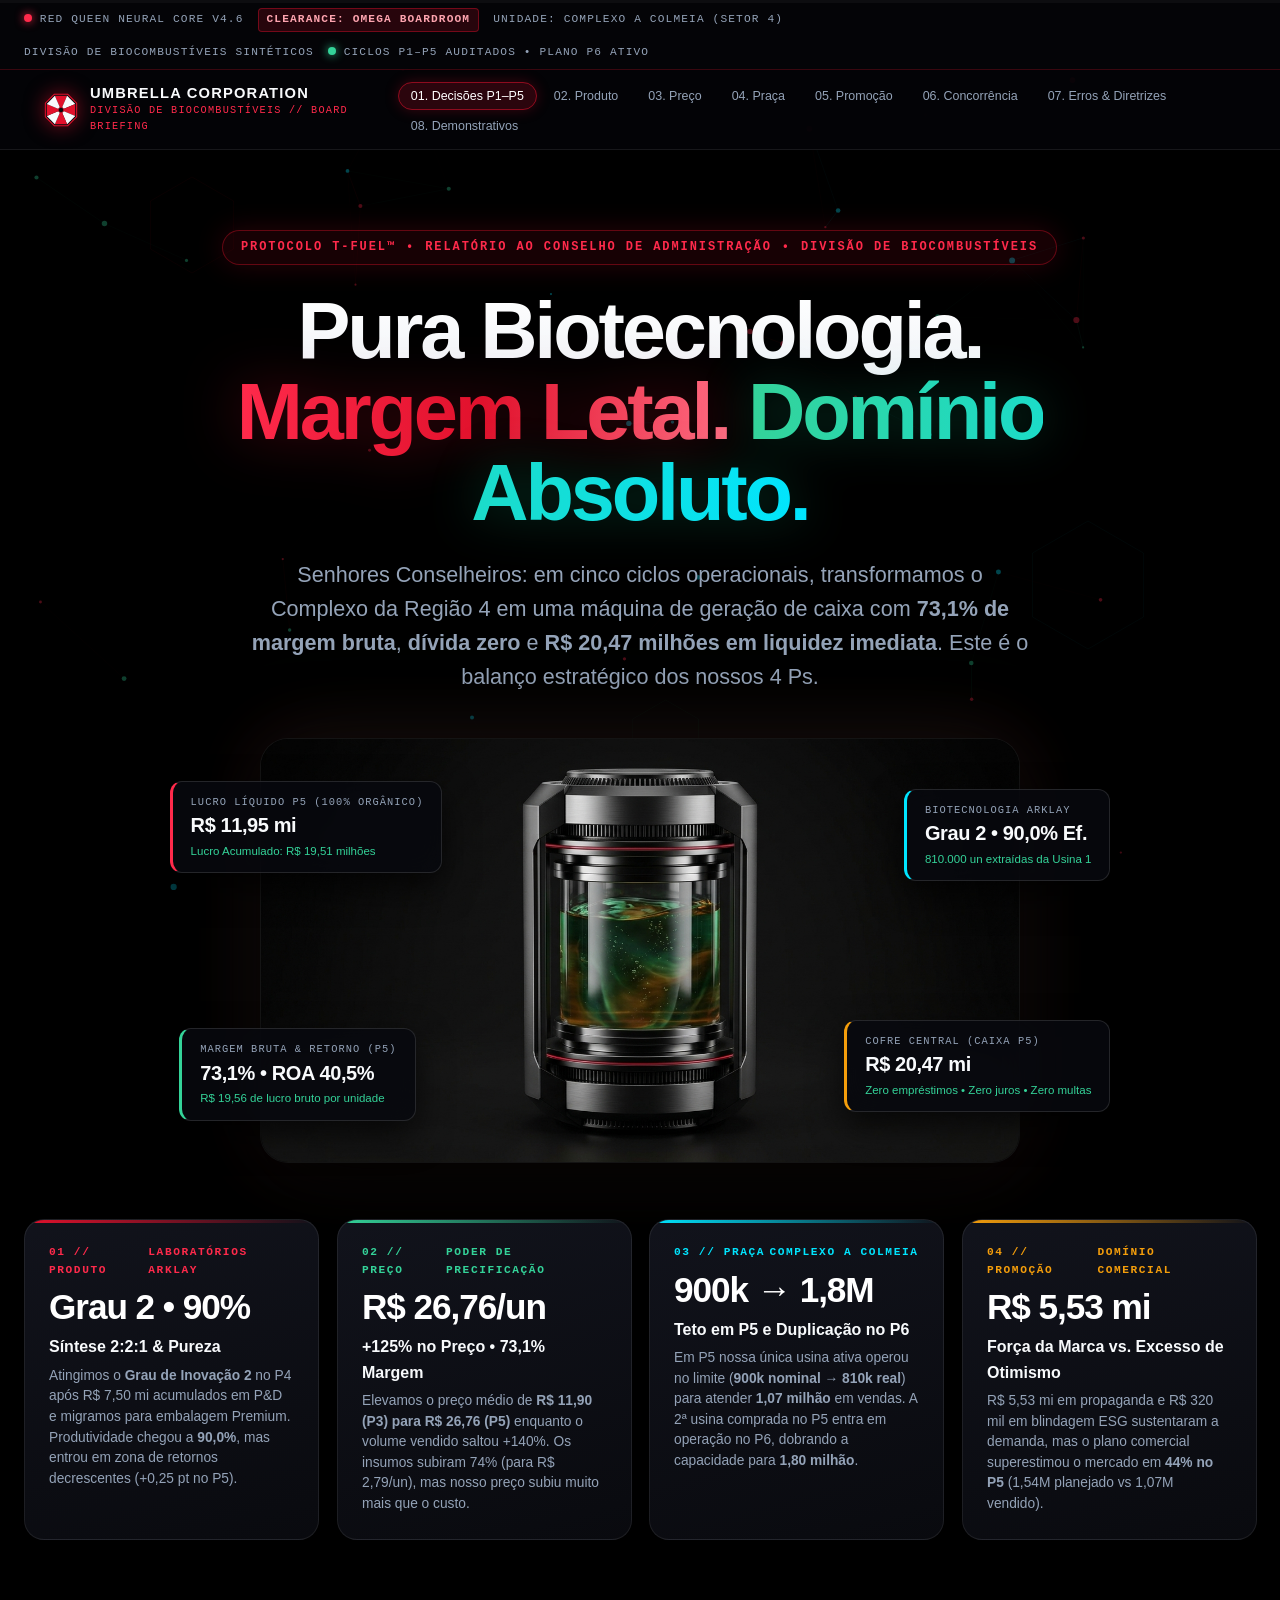
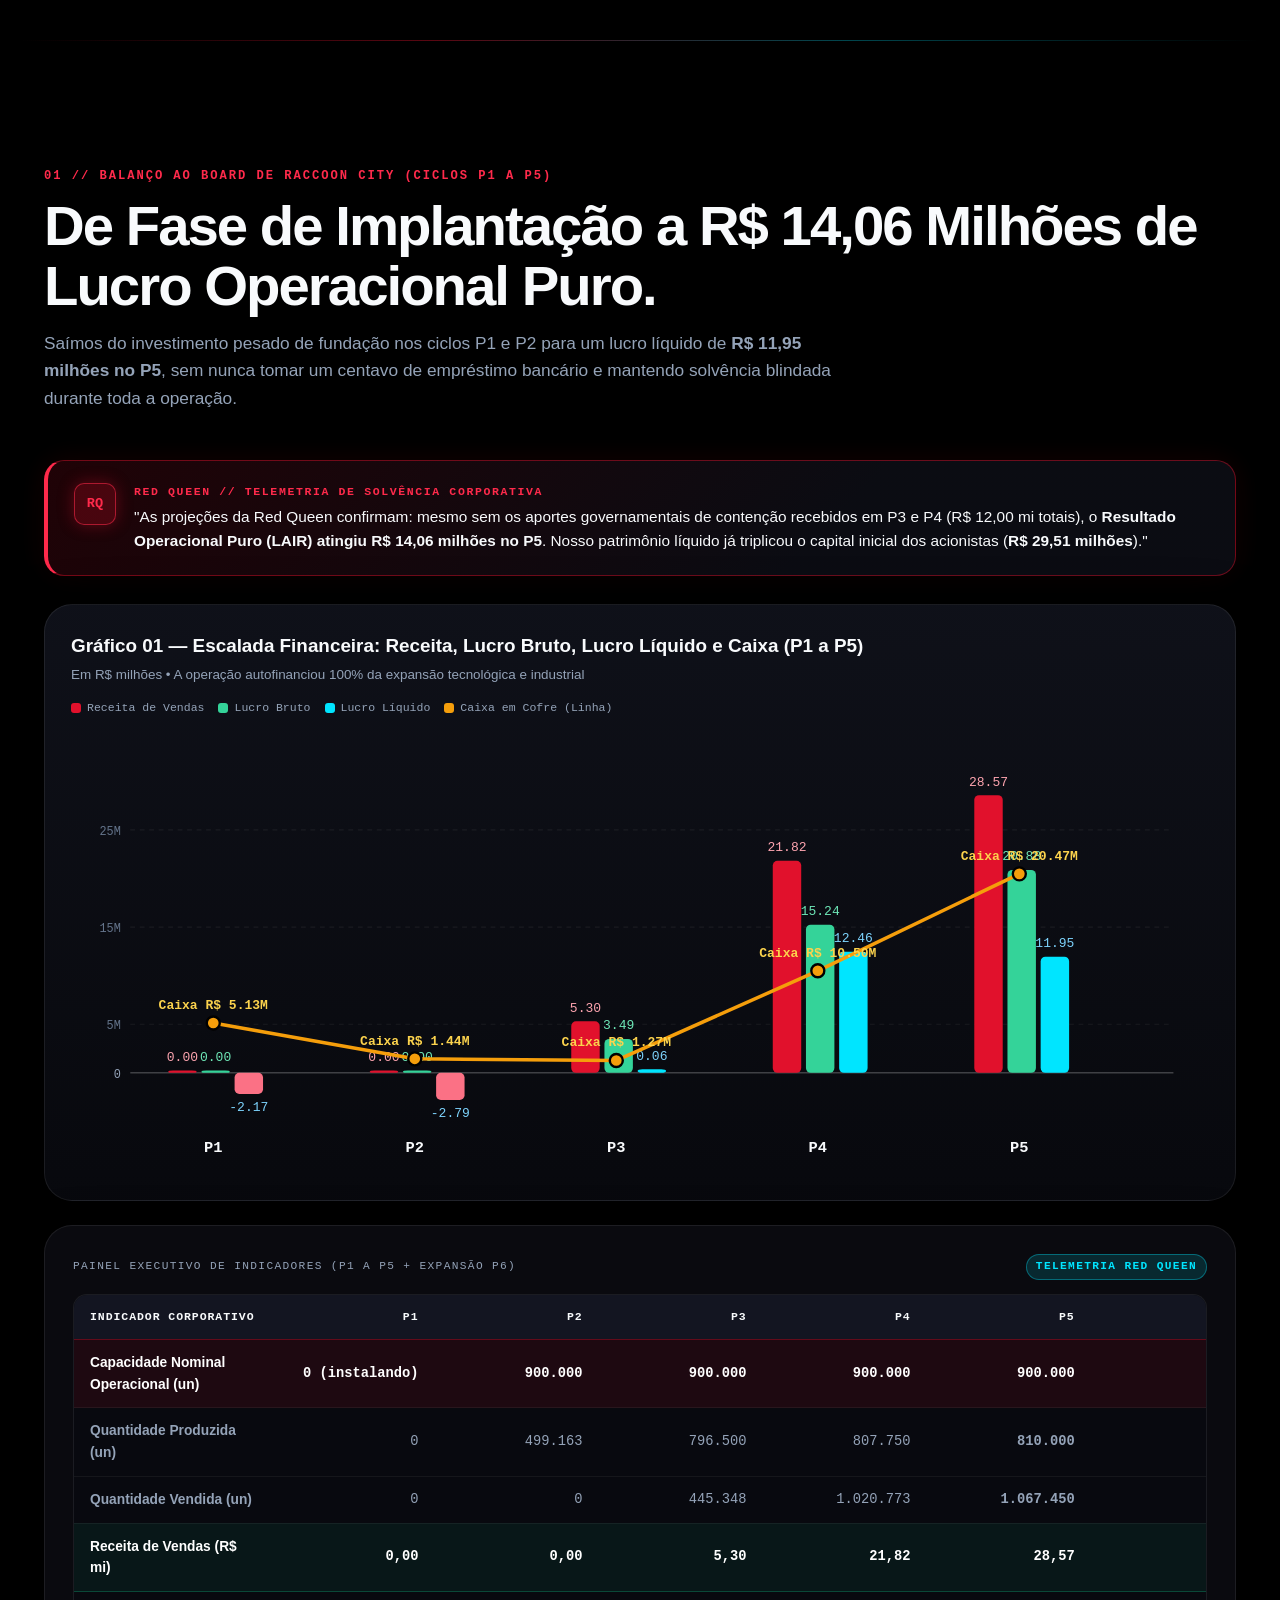
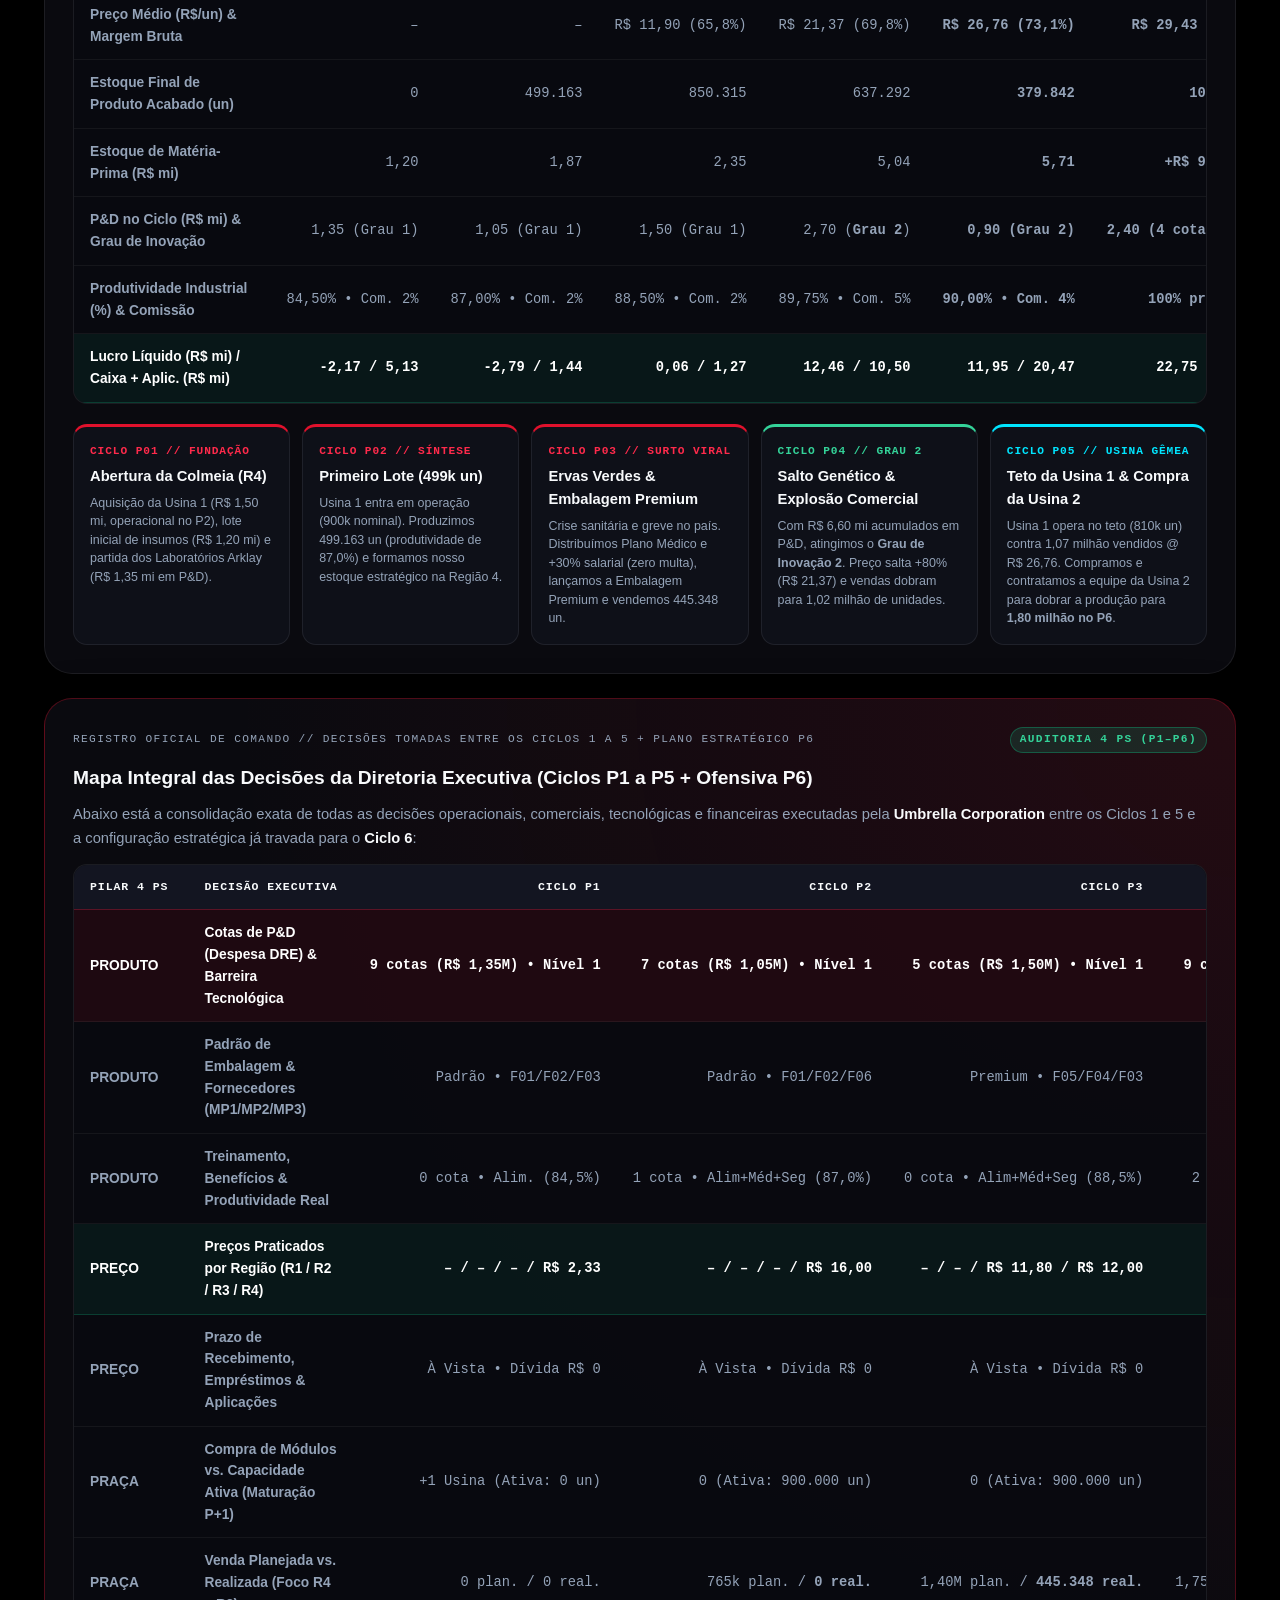
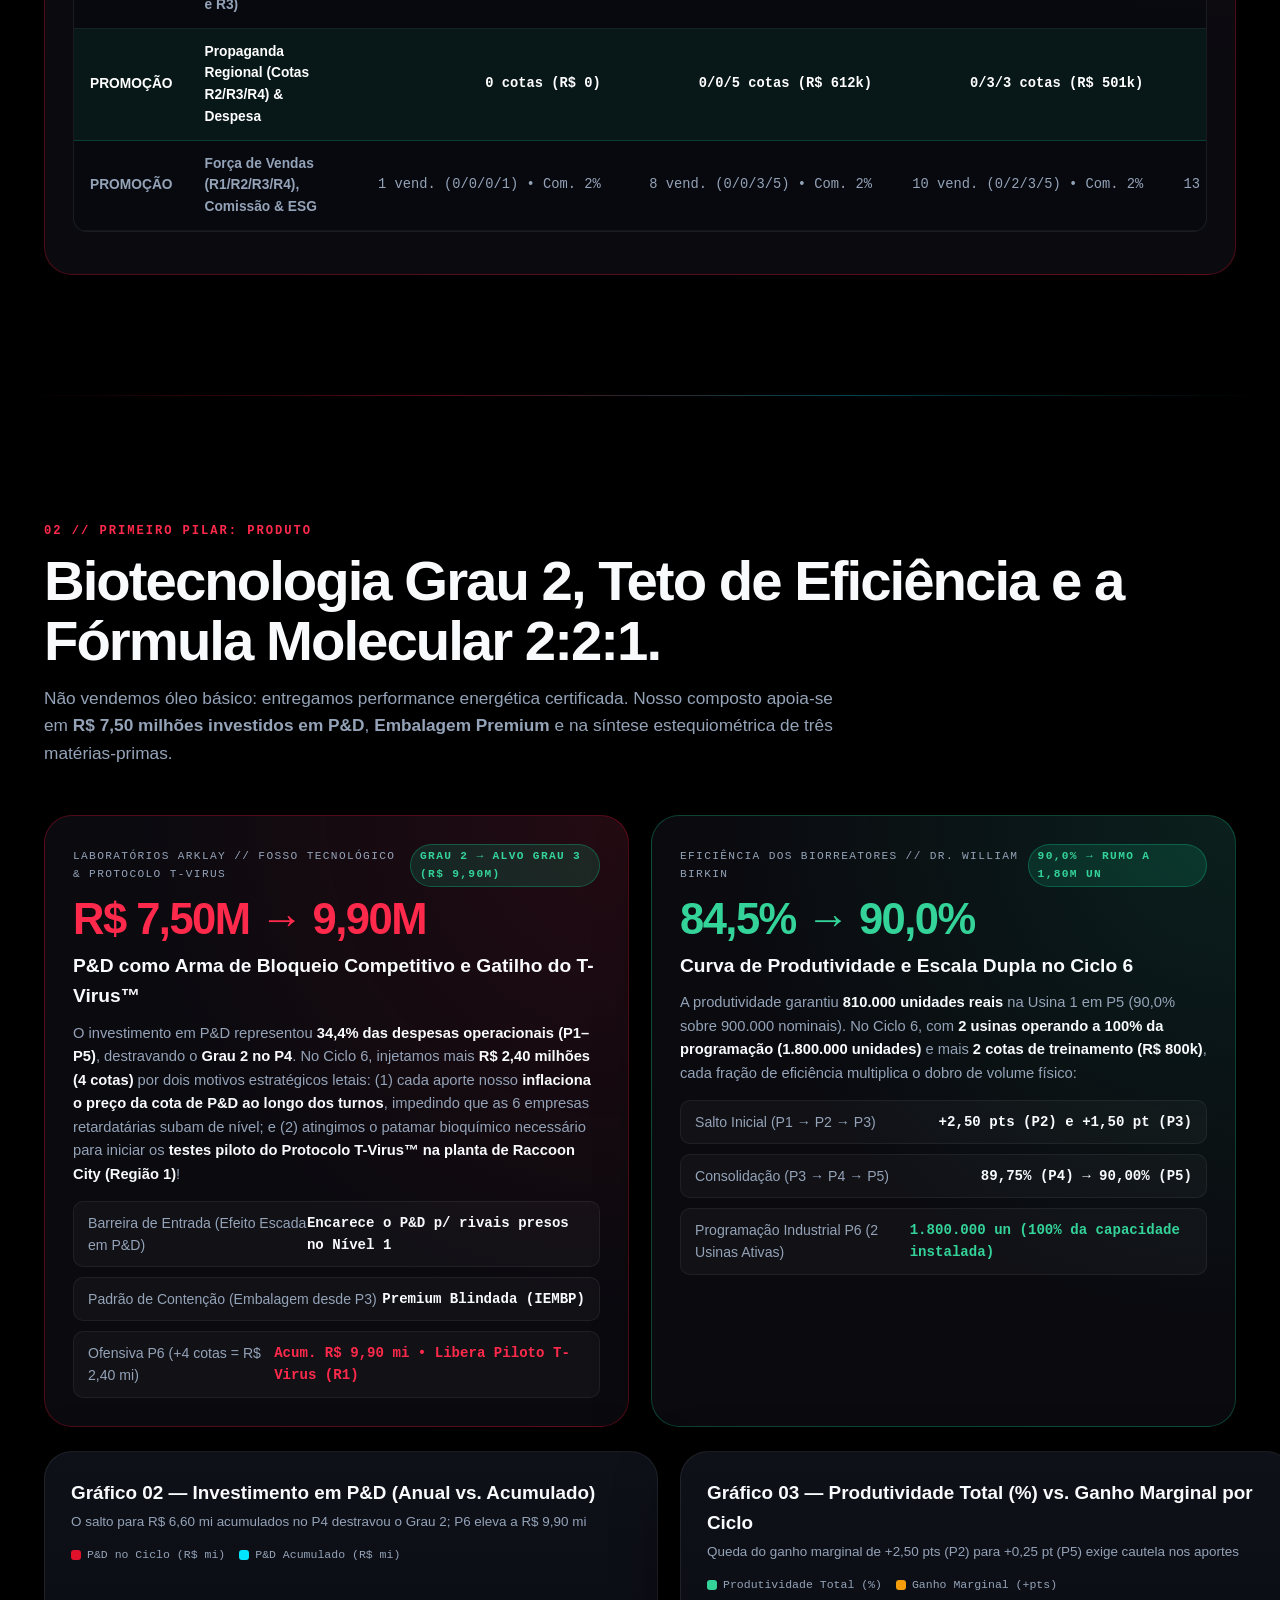
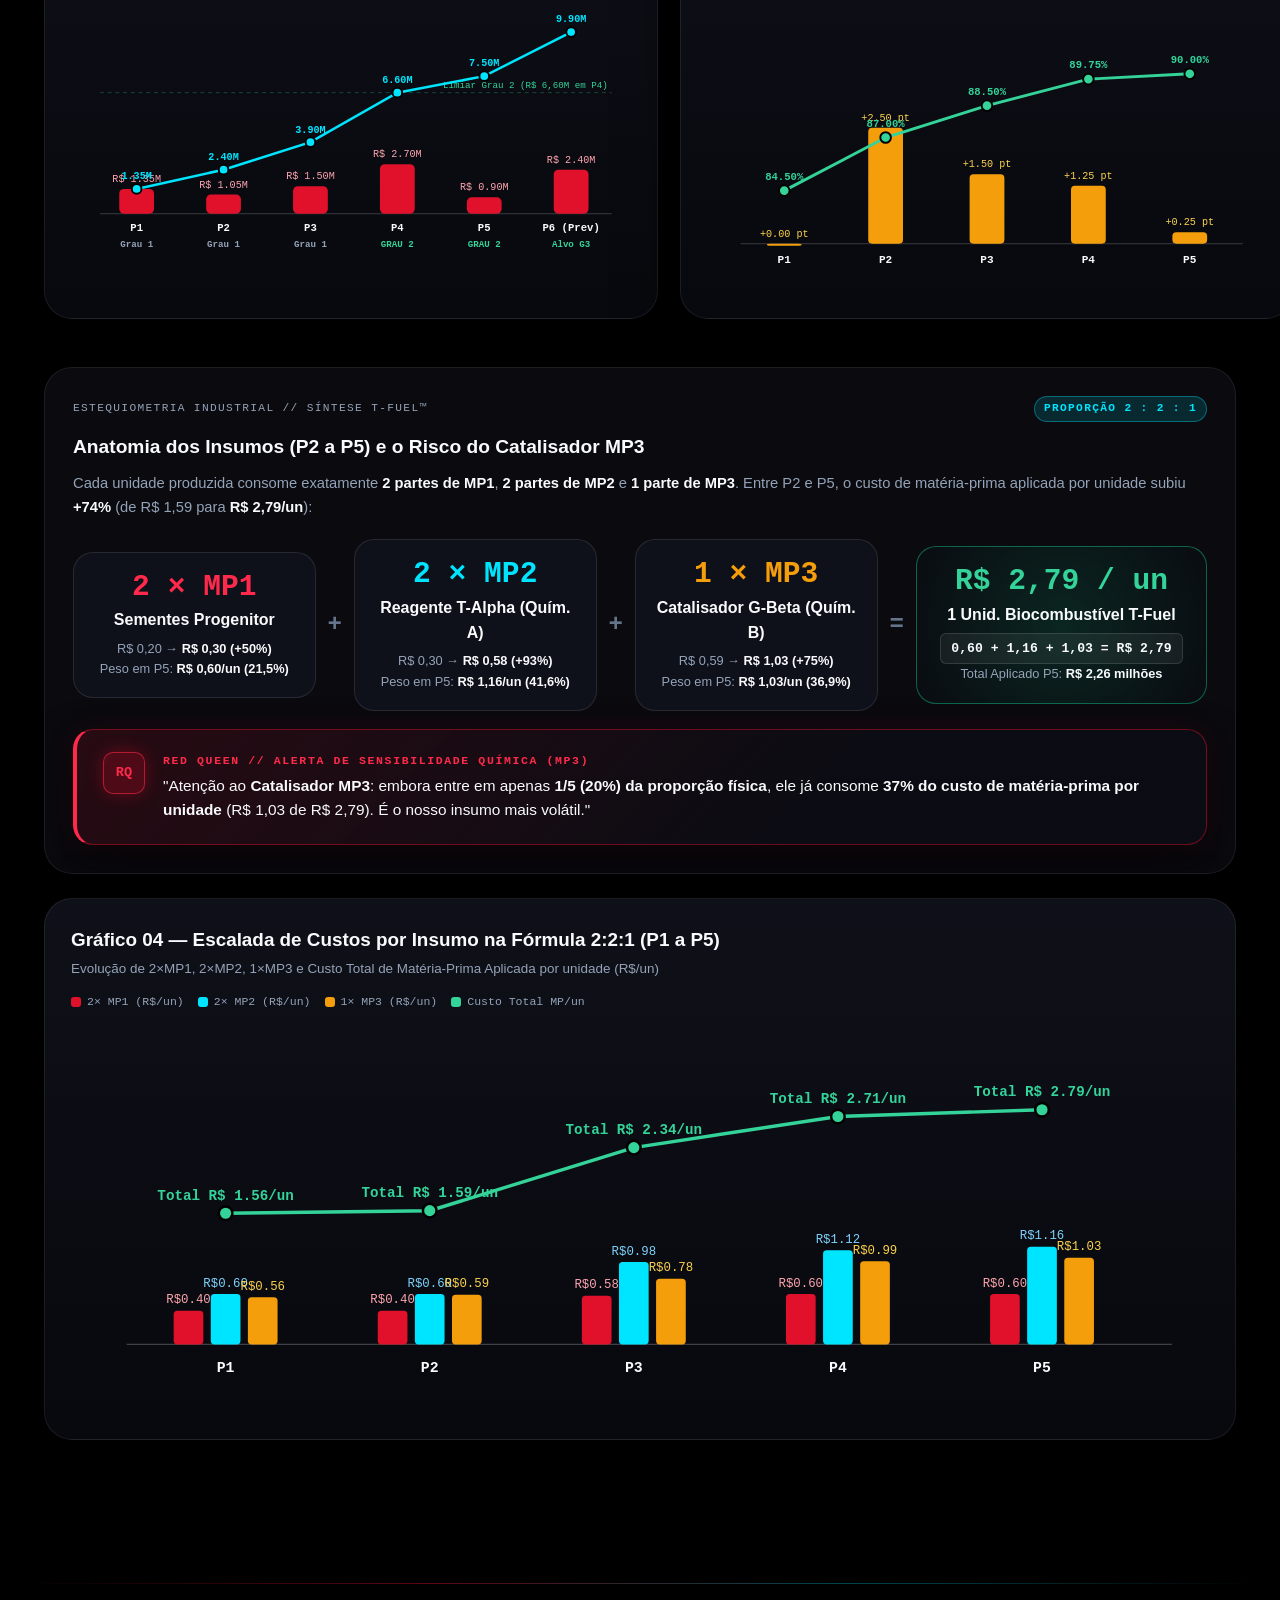
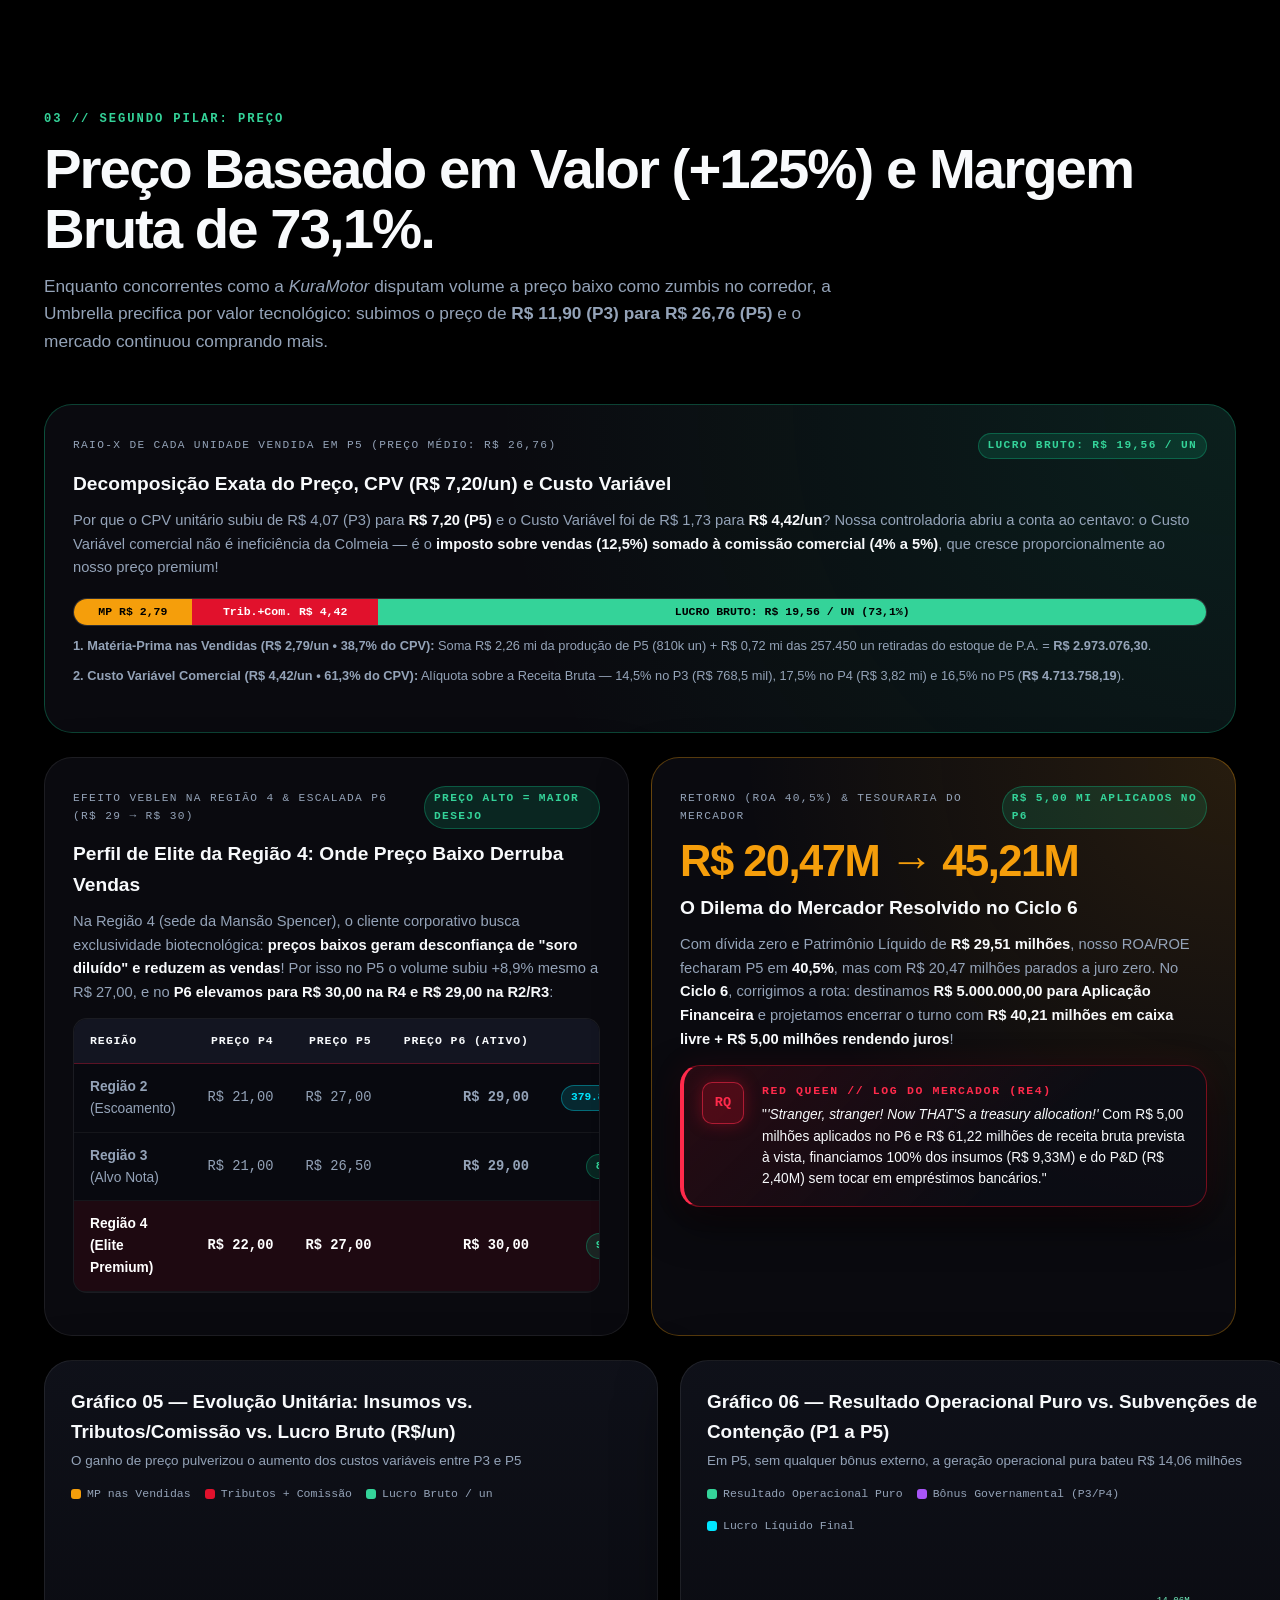
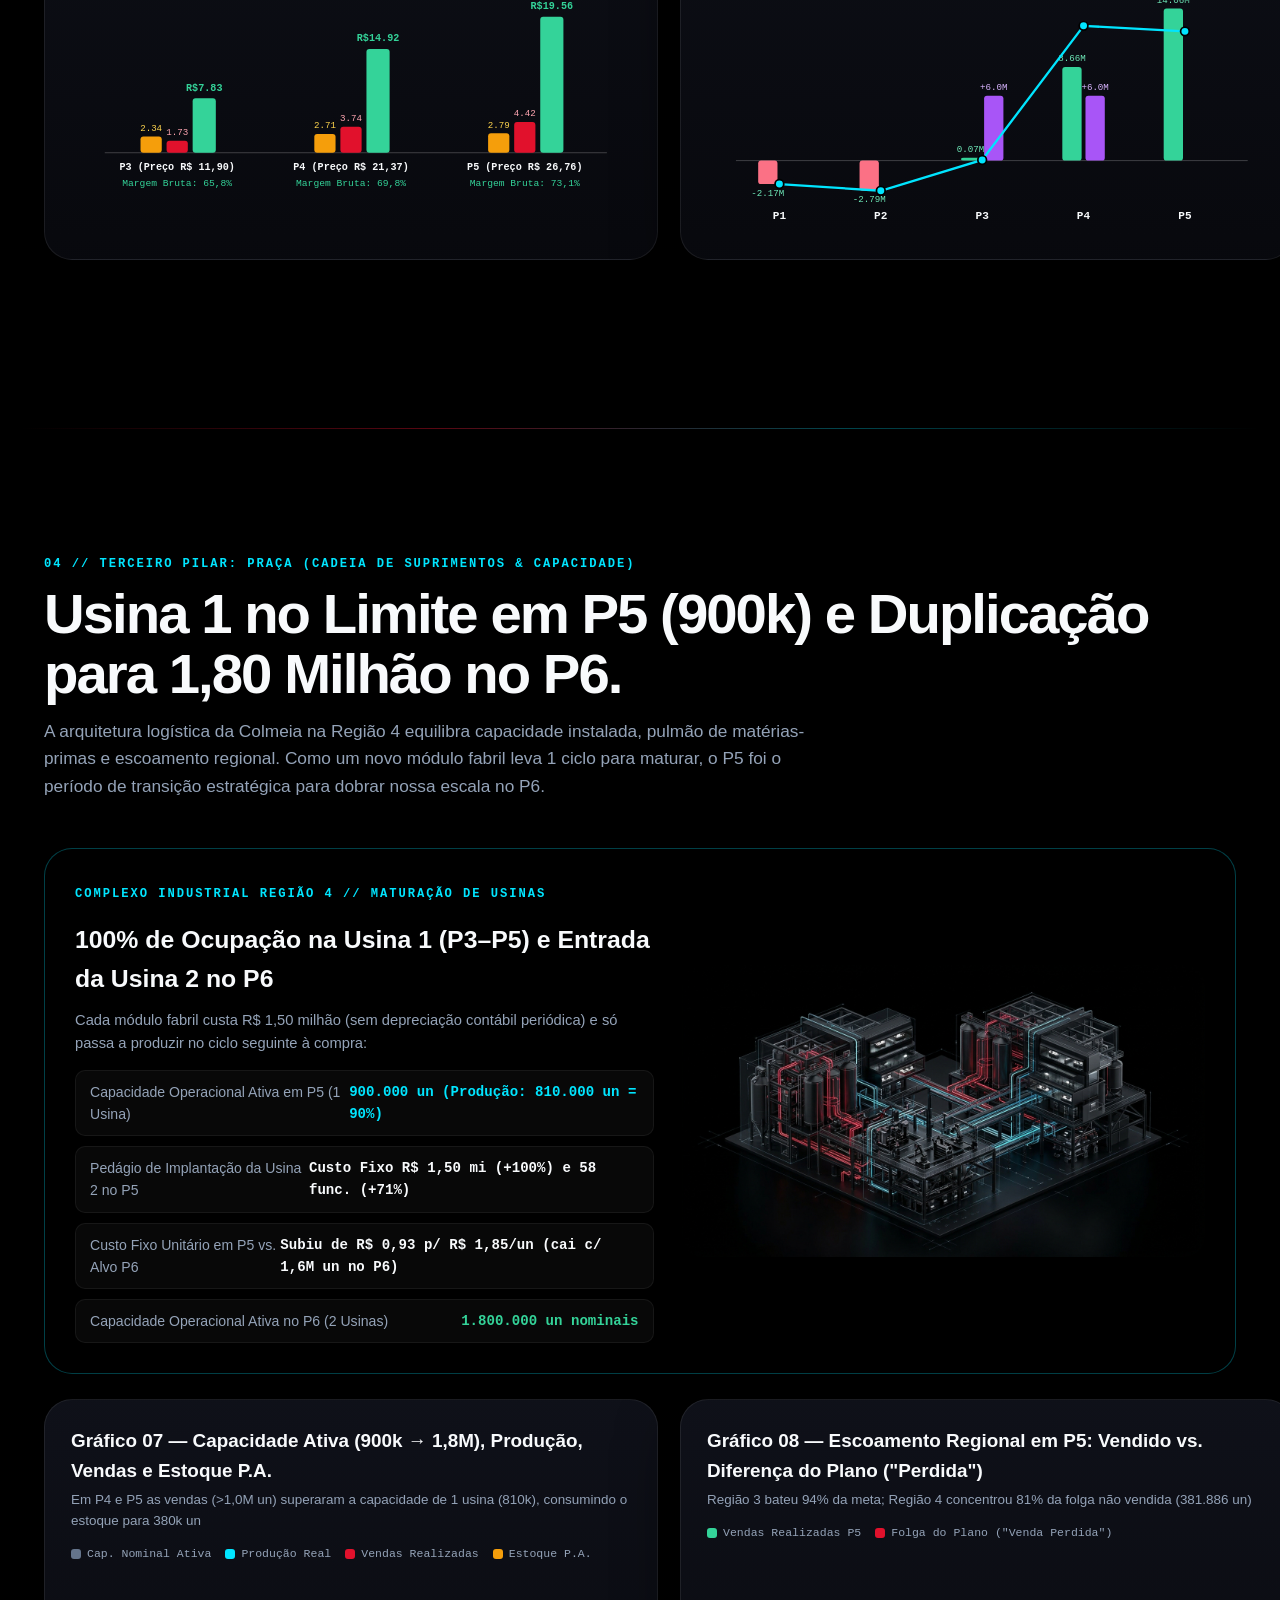
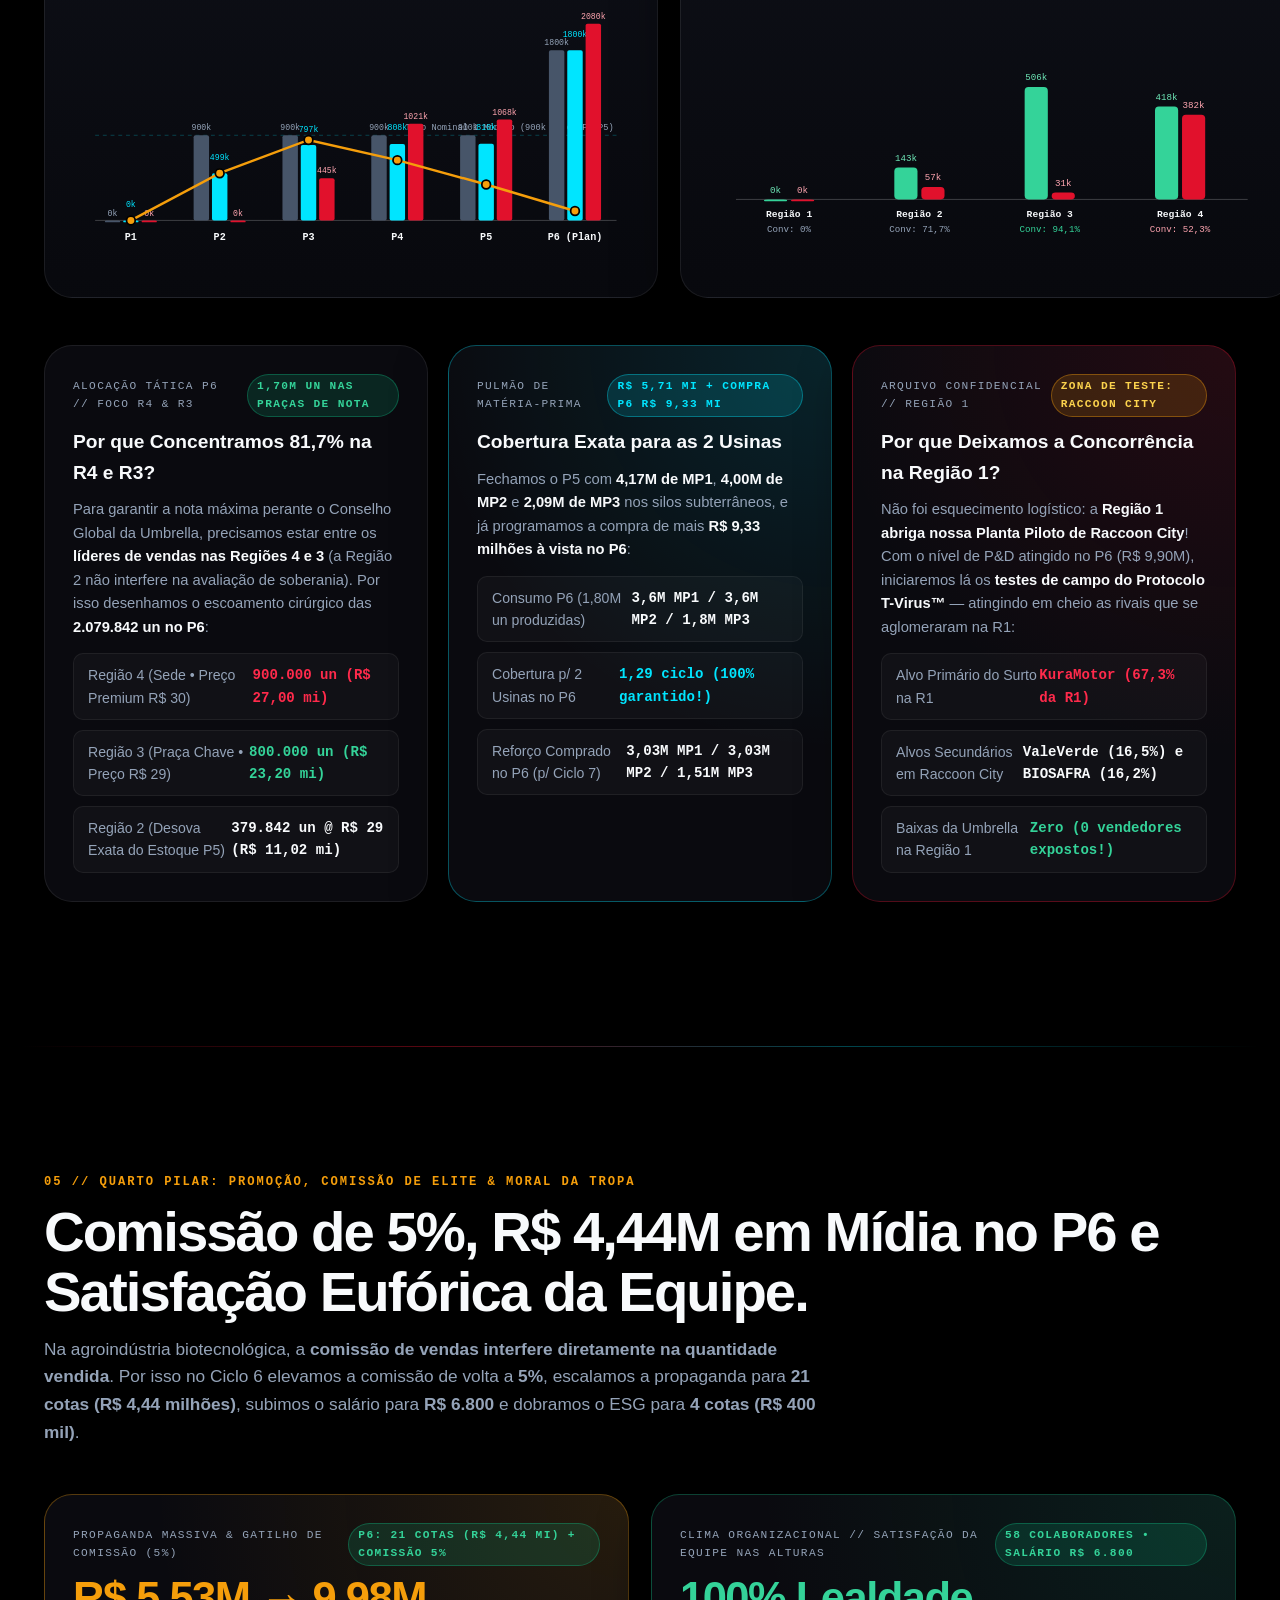
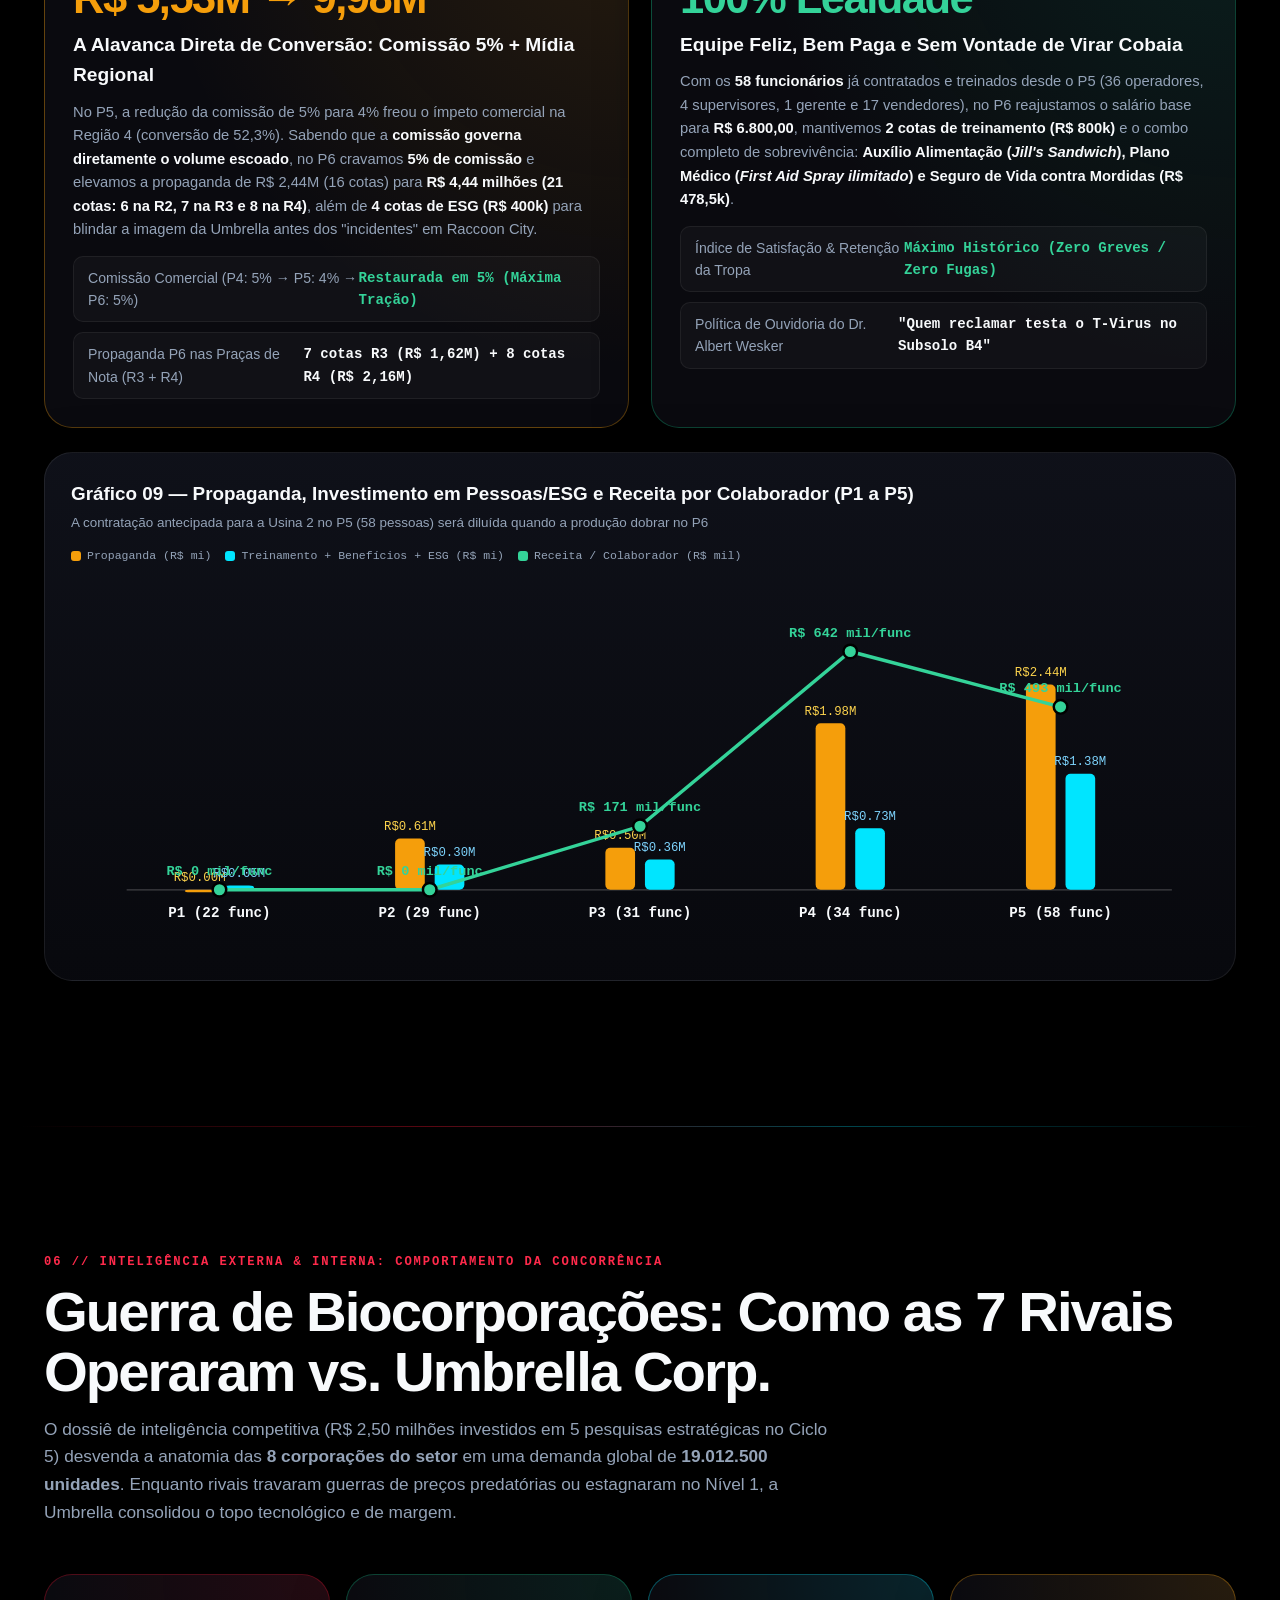
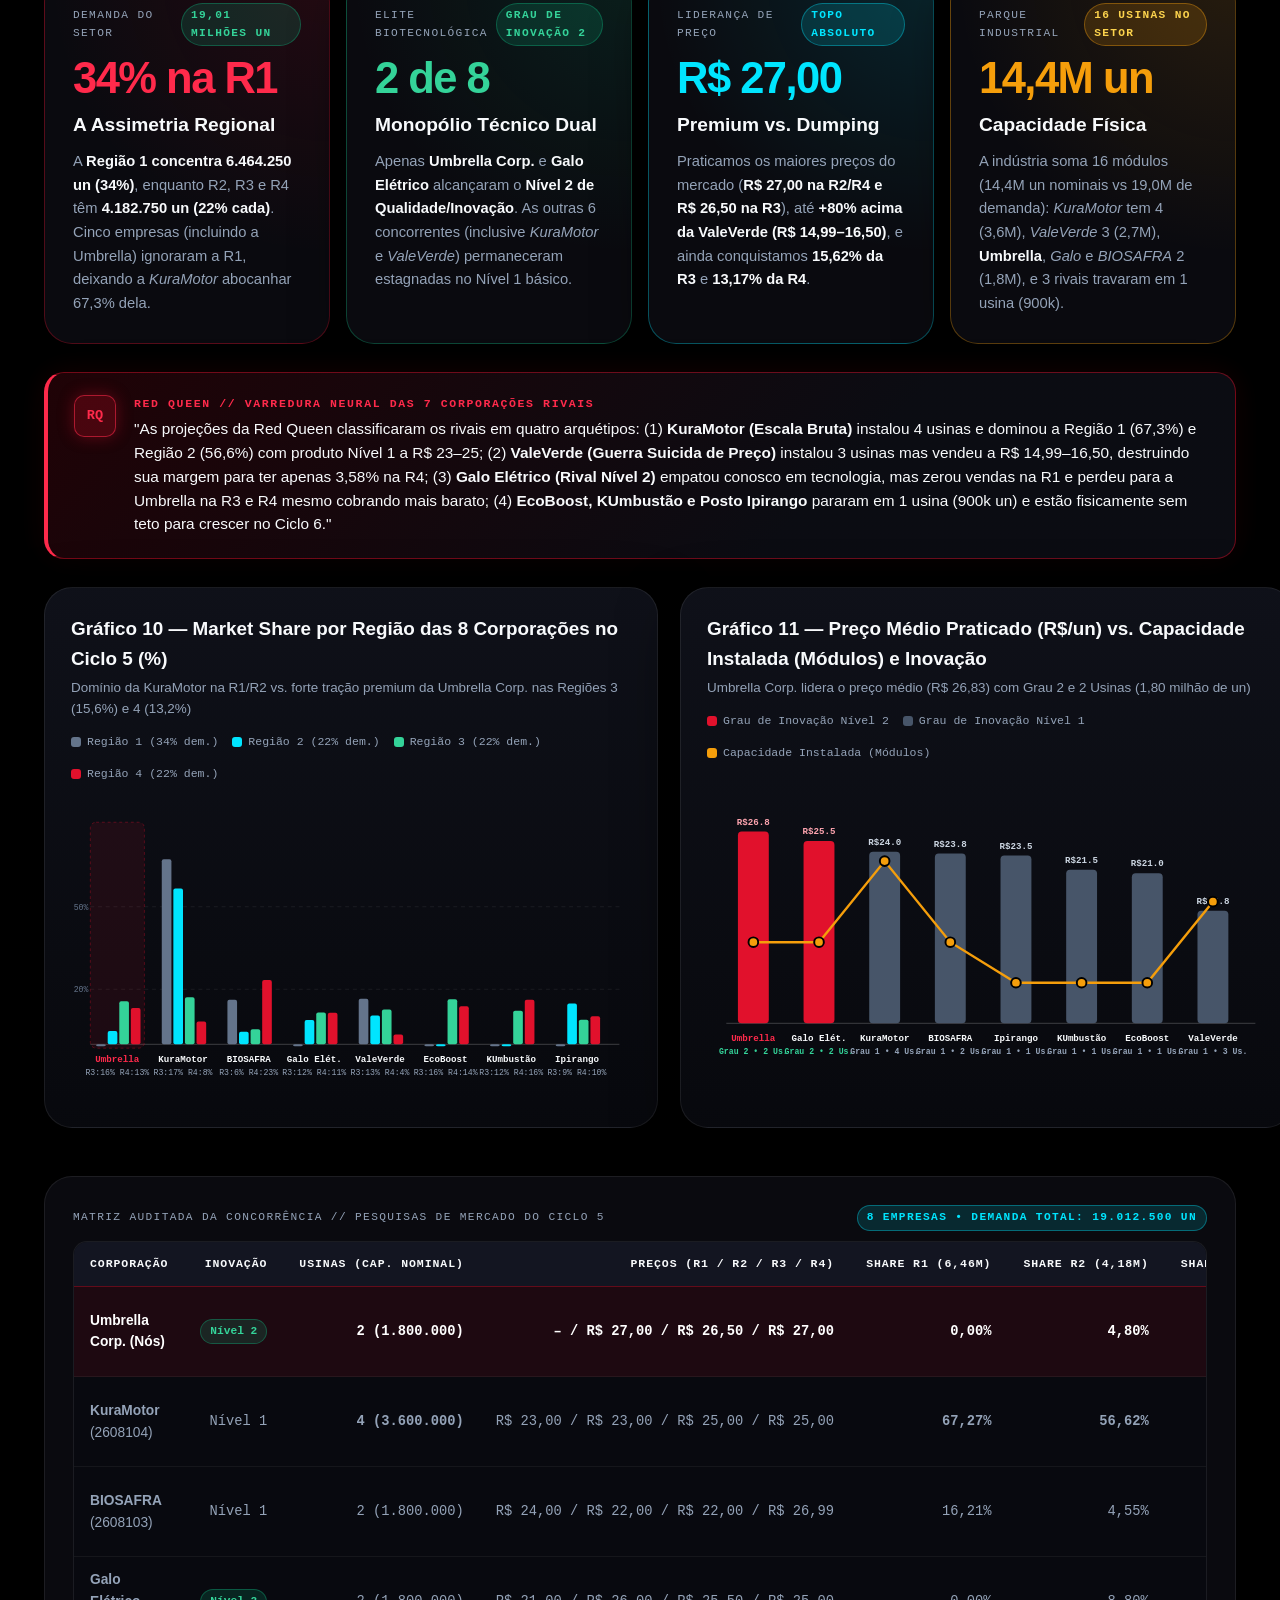
==== commit 61eeccd7: "feat: align P6 projections with active strategic plan and Resident Evil Raccoon City T-Virus pilot l" ====
--- a/index.html
+++ b/index.html
@@ -258,7 +258,7 @@
                 <td class="num-col">796.500</td>
                 <td class="num-col">807.750</td>
                 <td class="num-col"><strong>810.000</strong></td>
-                <td class="num-col">1.800.000 (prog.)</td>
+                <td class="num-col"><strong>1.800.000 (100% cap.)</strong></td>
               </tr>
               <tr>
                 <td><strong>Quantidade Vendida (un)</strong></td>
@@ -267,7 +267,7 @@
                 <td class="num-col">445.348</td>
                 <td class="num-col">1.020.773</td>
                 <td class="num-col"><strong>1.067.450</strong></td>
-                <td class="num-col">2.079.842 (meta)</td>
+                <td class="num-col"><strong>2.079.842 (meta P6)</strong></td>
               </tr>
               <tr class="highlight-row">
                 <td><strong>Receita de Vendas (R$ mi)</strong></td>
@@ -276,7 +276,7 @@
                 <td class="num-col">5,30</td>
                 <td class="num-col">21,82</td>
                 <td class="num-col"><strong>28,57</strong></td>
-                <td class="num-col">61,22 (meta)</td>
+                <td class="num-col"><strong>61,22 (previsto P6)</strong></td>
               </tr>
               <tr>
                 <td><strong>Preço Médio (R$/un) &amp; Margem Bruta</strong></td>
@@ -285,7 +285,7 @@
                 <td class="num-col">R$ 11,90 (65,8%)</td>
                 <td class="num-col">R$ 21,37 (69,8%)</td>
                 <td class="num-col"><strong>R$ 26,76 (73,1%)</strong></td>
-                <td class="num-col">R$ 29,43 (&gt;74%)</td>
+                <td class="num-col"><strong>R$ 29,43 (R$30 R4 / R$29 R2-R3)</strong></td>
               </tr>
               <tr>
                 <td><strong>Estoque Final de Produto Acabado (un)</strong></td>
@@ -294,7 +294,7 @@
                 <td class="num-col">850.315</td>
                 <td class="num-col">637.292</td>
                 <td class="num-col"><strong>379.842</strong></td>
-                <td class="num-col">Giro Pleno</td>
+                <td class="num-col"><strong>100.000 (reserva tática)</strong></td>
               </tr>
               <tr>
                 <td><strong>Estoque de Matéria-Prima (R$ mi)</strong></td>
@@ -303,7 +303,7 @@
                 <td class="num-col">2,35</td>
                 <td class="num-col">5,04</td>
                 <td class="num-col"><strong>5,71</strong></td>
-                <td class="num-col">+R$ 9,33 mi lote P7</td>
+                <td class="num-col"><strong>+R$ 9,33 mi comprados p/ P7</strong></td>
               </tr>
               <tr>
                 <td><strong>P&amp;D no Ciclo (R$ mi) &amp; Grau de Inovação</strong></td>
@@ -312,25 +312,25 @@
                 <td class="num-col">1,50 (Grau 1)</td>
                 <td class="num-col">2,70 (<strong>Grau 2</strong>)</td>
                 <td class="num-col"><strong>0,90 (Grau 2)</strong></td>
-                <td class="num-col">2,40 (Alvo Grau 3)</td>
-              </tr>
-              <tr>
-                <td><strong>Produtividade Industrial (%)</strong></td>
-                <td class="num-col">84,50%</td>
-                <td class="num-col">87,00%</td>
-                <td class="num-col">88,50%</td>
-                <td class="num-col">89,75%</td>
-                <td class="num-col"><strong>90,00%</strong></td>
-                <td class="num-col">&gt; 91,0%</td>
+                <td class="num-col"><strong>2,40 (4 cotas • Protocolo T-Virus)</strong></td>
+              </tr>
+              <tr>
+                <td><strong>Produtividade Industrial (%) &amp; Comissão</strong></td>
+                <td class="num-col">84,50% • Com. 2%</td>
+                <td class="num-col">87,00% • Com. 2%</td>
+                <td class="num-col">88,50% • Com. 2%</td>
+                <td class="num-col">89,75% • Com. 5%</td>
+                <td class="num-col"><strong>90,00% • Com. 4%</strong></td>
+                <td class="num-col"><strong>100% prog. • Com. 5% (Máxima)</strong></td>
               </tr>
               <tr class="highlight-row">
-                <td><strong>Lucro Líquido (R$ mi) / Caixa Final (R$ mi)</strong></td>
+                <td><strong>Lucro Líquido (R$ mi) / Caixa + Aplic. (R$ mi)</strong></td>
                 <td class="num-col">-2,17 / 5,13</td>
                 <td class="num-col">-2,79 / 1,44</td>
                 <td class="num-col">0,06 / 1,27</td>
                 <td class="num-col">12,46 / 10,50</td>
                 <td class="num-col"><strong>11,95 / 20,47</strong></td>
-                <td class="num-col">&gt;20,0 / &gt;48,0</td>
+                <td class="num-col"><strong>22,75 / 40,21 (+5,00 Aplic.)</strong></td>
               </tr>
             </tbody>
           </table>
@@ -376,16 +376,16 @@
         </div>
       </div>
 
-      <!-- Round-by-Round 4Ps Decisions Matrix (P1 to P5) -->
+      <!-- Round-by-Round 4Ps Decisions Matrix (P1 to P5 + P6 Strategic Plan) -->
       <div class="bento-card crimson-accent reveal-on-scroll" style="margin-top:24px;">
         <div class="bento-eyebrow">
-          <span>REGISTRO OFICIAL DE COMANDO // DECISÕES TOMADAS ENTRE OS CICLOS 1 A 5 PELOS 4 Ps</span>
-          <span class="badge-pill pos">AUDITORIA INTERNA P1–P5</span>
-        </div>
-        <h3 class="bento-title">Mapa Integral das Decisões da Diretoria Executiva (Ciclos P1 a P5)</h3>
+          <span>REGISTRO OFICIAL DE COMANDO // DECISÕES TOMADAS ENTRE OS CICLOS 1 A 5 + PLANO ESTRATÉGICO P6</span>
+          <span class="badge-pill pos">AUDITORIA 4 Ps (P1–P6)</span>
+        </div>
+        <h3 class="bento-title">Mapa Integral das Decisões da Diretoria Executiva (Ciclos P1 a P5 + Ofensiva P6)</h3>
         <p class="bento-body">
           Abaixo está a consolidação exata de todas as decisões operacionais, comerciais, tecnológicas e financeiras executadas pela
-          <strong>Umbrella Corporation</strong> entre os Ciclos 1 e 5, estruturadas pelos quatro pilares do Marketing Mix:
+          <strong>Umbrella Corporation</strong> entre os Ciclos 1 e 5 e a configuração estratégica já travada para o <strong>Ciclo 6</strong>:
         </p>
         <div class="table-scroll-wrapper">
           <table class="umbrella-table">
@@ -398,17 +398,19 @@
                 <th class="num-col">Ciclo P3</th>
                 <th class="num-col">Ciclo P4</th>
                 <th class="num-col">Ciclo P5</th>
+                <th class="num-col">Ciclo P6 (Estratégia Ativa)</th>
               </tr>
             </thead>
             <tbody>
               <tr class="crimson-row">
                 <td><strong>PRODUTO</strong></td>
-                <td><strong>Cotas de P&amp;D (Despesa DRE) &amp; Grau de Inovação</strong></td>
+                <td><strong>Cotas de P&amp;D (Despesa DRE) &amp; Barreira Tecnológica</strong></td>
                 <td class="num-col">9 cotas (R$ 1,35M) • <strong>Nível 1</strong></td>
                 <td class="num-col">7 cotas (R$ 1,05M) • <strong>Nível 1</strong></td>
                 <td class="num-col">5 cotas (R$ 1,50M) • <strong>Nível 1</strong></td>
                 <td class="num-col">9 cotas (R$ 2,70M) • <strong>Nível 2</strong></td>
                 <td class="num-col">3 cotas (R$ 0,90M) • <strong>Nível 2</strong></td>
+                <td class="num-col"><strong>4 cotas (R$ 2,40M) • Protocolo T-Virus</strong></td>
               </tr>
               <tr>
                 <td><strong>PRODUTO</strong></td>
@@ -417,7 +419,8 @@
                 <td class="num-col">Padrão • F01/F02/F06</td>
                 <td class="num-col">Premium • F05/F04/F03</td>
                 <td class="num-col">Premium • F01/F02/F03</td>
-                <td class="num-col"><strong>Premium • F01/F02/F03</strong></td>
+                <td class="num-col">Premium • F01/F02/F03</td>
+                <td class="num-col"><strong>Premium • F01/F02/F06 (R$ 9,33M)</strong></td>
               </tr>
               <tr>
                 <td><strong>PRODUTO</strong></td>
@@ -426,7 +429,8 @@
                 <td class="num-col">1 cota • Alim+Méd+Seg (87,0%)</td>
                 <td class="num-col">0 cota • Alim+Méd+Seg (88,5%)</td>
                 <td class="num-col">2 cotas • Alim+Méd (89,75%)</td>
-                <td class="num-col"><strong>4 cotas • Alim+Méd+Seg (90,0%)</strong></td>
+                <td class="num-col">4 cotas • Alim+Méd+Seg (90,0%)</td>
+                <td class="num-col"><strong>2 cotas (R$ 800k) • Alim+Méd+Seg</strong></td>
               </tr>
               <tr class="highlight-row">
                 <td><strong>PREÇO</strong></td>
@@ -435,7 +439,8 @@
                 <td class="num-col">– / – / – / R$ 16,00</td>
                 <td class="num-col">– / – / R$ 11,80 / R$ 12,00</td>
                 <td class="num-col">– / R$ 21 / R$ 21 / R$ 22</td>
-                <td class="num-col"><strong>– / R$ 27,00 / R$ 26,50 / R$ 27,00</strong></td>
+                <td class="num-col">– / R$ 27,00 / R$ 26,50 / R$ 27,00</td>
+                <td class="num-col"><strong>– / R$ 29,00 / R$ 29,00 / R$ 30,00</strong></td>
               </tr>
               <tr>
                 <td><strong>PREÇO</strong></td>
@@ -444,7 +449,8 @@
                 <td class="num-col">À Vista • Dívida R$ 0</td>
                 <td class="num-col">À Vista • Dívida R$ 0</td>
                 <td class="num-col">À Vista • Dívida R$ 0</td>
-                <td class="num-col"><strong>À Vista • Dívida R$ 0 • Aplic. R$ 0</strong></td>
+                <td class="num-col">À Vista • Dívida R$ 0 • Aplic. R$ 0</td>
+                <td class="num-col"><strong>À Vista • Dív. R$ 0 • Aplic. R$ 5,00M</strong></td>
               </tr>
               <tr>
                 <td><strong>PRAÇA</strong></td>
@@ -453,16 +459,18 @@
                 <td class="num-col">0 (Ativa: 900.000 un)</td>
                 <td class="num-col">0 (Ativa: 900.000 un)</td>
                 <td class="num-col">0 (Ativa: 900.000 un)</td>
-                <td class="num-col"><strong>+1 Usina (Ativa P5: 900k → P6: 1,8M)</strong></td>
+                <td class="num-col">+1 Usina (Ativa P5: 900.000 un)</td>
+                <td class="num-col"><strong>0 (Ativa P6: 1.800.000 un @ 100%)</strong></td>
               </tr>
               <tr>
                 <td><strong>PRAÇA</strong></td>
-                <td><strong>Venda Planejada vs. Venda Realizada Total (un)</strong></td>
+                <td><strong>Venda Planejada vs. Realizada (Foco R4 e R3)</strong></td>
                 <td class="num-col">0 plan. / 0 real.</td>
                 <td class="num-col">765k plan. / <strong>0 real.</strong></td>
                 <td class="num-col">1,40M plan. / <strong>445.348 real.</strong></td>
                 <td class="num-col">1,75M plan. / <strong>1.020.773 real.</strong></td>
-                <td class="num-col"><strong>1,54M plan. / 1.067.450 real.</strong></td>
+                <td class="num-col">1,54M plan. / <strong>1.067.450 real.</strong></td>
+                <td class="num-col"><strong>2.079.842 plan. (900k R4 / 800k R3)</strong></td>
               </tr>
               <tr class="highlight-row">
                 <td><strong>PROMOÇÃO</strong></td>
@@ -471,7 +479,8 @@
                 <td class="num-col">0/0/5 cotas (R$ 612k)</td>
                 <td class="num-col">0/3/3 cotas (R$ 501k)</td>
                 <td class="num-col">4/5/6 cotas (R$ 1,98M)</td>
-                <td class="num-col"><strong>4/5/7 cotas (R$ 2,44M)</strong></td>
+                <td class="num-col">4/5/7 cotas (R$ 2,44M)</td>
+                <td class="num-col"><strong>6/7/8 cotas (21 cotas • R$ 4,44M)</strong></td>
               </tr>
               <tr>
                 <td><strong>PROMOÇÃO</strong></td>
@@ -480,7 +489,8 @@
                 <td class="num-col">8 vend. (0/0/3/5) • Com. 2%</td>
                 <td class="num-col">10 vend. (0/2/3/5) • Com. 2%</td>
                 <td class="num-col">13 vend. (0/3/4/6) • Com. 5%</td>
-                <td class="num-col"><strong>17 vend. (0/3/6/8) • Com. 4% • ESG 2</strong></td>
+                <td class="num-col">17 vend. (0/3/6/8) • Com. 4% • ESG 2</td>
+                <td class="num-col"><strong>17 vend. • Com. 5% • ESG 4 • Pesq. R$ 1M</strong></td>
               </tr>
             </tbody>
           </table>
@@ -507,41 +517,41 @@
       <div class="bento-grid-2">
         <div class="bento-card crimson-accent reveal-on-scroll">
           <div class="bento-eyebrow">
-            <span>LABORATÓRIOS ARKLAY // P&amp;D</span>
-            <span class="badge-pill pos">GRAU DE INOVAÇÃO 2</span>
-          </div>
-          <div class="bento-big-number crimson">R$ 7,50 mi</div>
-          <h3 class="bento-title">Patamar Acumulado de Inovação</h3>
+            <span>LABORATÓRIOS ARKLAY // FOSSO TECNOLÓGICO &amp; PROTOCOLO T-VIRUS</span>
+            <span class="badge-pill pos">GRAU 2 → ALVO GRAU 3 (R$ 9,90M)</span>
+          </div>
+          <div class="bento-big-number crimson">R$ 7,50M → 9,90M</div>
+          <h3 class="bento-title">P&amp;D como Arma de Bloqueio Competitivo e Gatilho do T-Virus™</h3>
           <p class="bento-body">
-            O investimento em P&amp;D representou <strong>34,4% das despesas operacionais</strong> e <strong>13,5% da receita acumulada</strong>.
-            Rompemos a barreira do <strong>Grau 2 no P4</strong> ao atingir R$ 6,60 mi acumulados (aporte de R$ 2,70 mi na rodada).
+            O investimento em P&amp;D representou <strong>34,4% das despesas operacionais (P1–P5)</strong>, destravando o <strong>Grau 2 no P4</strong>.
+            No Ciclo 6, injetamos mais <strong>R$ 2,40 milhões (4 cotas)</strong> por dois motivos estratégicos letais: (1) cada aporte nosso <strong>inflaciona o preço da cota de P&amp;D ao longo dos turnos</strong>, impedindo que as 6 empresas retardatárias subam de nível; e (2) atingimos o patamar bioquímico necessário para iniciar os <strong>testes piloto do Protocolo T-Virus™ na planta de Raccoon City (Região 1)</strong>!
           </p>
           <div class="metric-strip-list">
             <div class="metric-strip-item">
-              <span class="label">Manutenção Tecnológica no P5</span>
-              <span class="val">R$ 0,90 mi (manteve Grau 2)</span>
+              <span class="label">Barreira de Entrada (Efeito Escada em P&amp;D)</span>
+              <span class="val">Encarece o P&amp;D p/ rivais presos no Nível 1</span>
             </div>
             <div class="metric-strip-item">
               <span class="label">Padrão de Contenção (Embalagem desde P3)</span>
-              <span class="val">Premium (R$ 1,30 / un)</span>
-            </div>
-            <div class="metric-strip-item">
-              <span class="label">Ofensiva P6 (Rumo ao Grau 3)</span>
-              <span class="val">+R$ 2,40 mi (Acum. R$ 9,90 mi)</span>
+              <span class="val">Premium Blindada (IEMBP)</span>
+            </div>
+            <div class="metric-strip-item">
+              <span class="label">Ofensiva P6 (+4 cotas = R$ 2,40 mi)</span>
+              <span class="val" style="color:var(--umbrella-red-bright);">Acum. R$ 9,90 mi • Libera Piloto T-Virus (R1)</span>
             </div>
           </div>
         </div>
 
         <div class="bento-card emerald-accent reveal-on-scroll">
           <div class="bento-eyebrow">
-            <span>EFICIÊNCIA DOS BIORREATORES</span>
-            <span class="badge-pill warn">RETORNOS DECRESCENTES</span>
+            <span>EFICIÊNCIA DOS BIORREATORES // DR. WILLIAM BIRKIN</span>
+            <span class="badge-pill pos">90,0% → RUMO A 1,80M UN</span>
           </div>
           <div class="bento-big-number emerald">84,5% → 90,0%</div>
-          <h3 class="bento-title">A Desaceleração da Curva de Produtividade</h3>
+          <h3 class="bento-title">Curva de Produtividade e Escala Dupla no Ciclo 6</h3>
           <p class="bento-body">
             A produtividade garantiu <strong>810.000 unidades reais</strong> na Usina 1 em P5 (90,0% sobre 900.000 nominais).
-            Porém, cada ponto extra está custando mais caro em P&amp;D e treinamento:
+            No Ciclo 6, com <strong>2 usinas operando a 100% da programação (1.800.000 unidades)</strong> e mais <strong>2 cotas de treinamento (R$ 800k)</strong>, cada fração de eficiência multiplica o dobro de volume físico:
           </p>
           <div class="metric-strip-list">
             <div class="metric-strip-item">
@@ -549,12 +559,12 @@
               <span class="val">+2,50 pts (P2) e +1,50 pt (P3)</span>
             </div>
             <div class="metric-strip-item">
-              <span class="label">Consolidação (P3 → P4)</span>
-              <span class="val">+1,25 pt (89,75%)</span>
-            </div>
-            <div class="metric-strip-item">
-              <span class="label">Saturação Marginal (P4 → P5)</span>
-              <span class="val" style="color:var(--bio-amber);">Apenas +0,25 pt (90,00%)</span>
+              <span class="label">Consolidação (P3 → P4 → P5)</span>
+              <span class="val">89,75% (P4) → 90,00% (P5)</span>
+            </div>
+            <div class="metric-strip-item">
+              <span class="label">Programação Industrial P6 (2 Usinas Ativas)</span>
+              <span class="val" style="color:var(--bio-emerald-bright);">1.800.000 un (100% da capacidade instalada)</span>
             </div>
           </div>
         </div>
@@ -715,12 +725,12 @@
       <div class="bento-grid-2">
         <div class="bento-card reveal-on-scroll">
           <div class="bento-eyebrow">
-            <span>RESPOSTA DO VOLUME AO PREÇO (P4 → P5)</span>
-            <span class="badge-pill pos">RECEITA +30,9% COM VOLUME +4,6%</span>
-          </div>
-          <h3 class="bento-title">Inelasticidade Regional: Preço Subiu e Volume Cresceu</h3>
+            <span>EFEITO VEBLEN NA REGIÃO 4 &amp; ESCALADA P6 (R$ 29 → R$ 30)</span>
+            <span class="badge-pill pos">PREÇO ALTO = MAIOR DESEJO</span>
+          </div>
+          <h3 class="bento-title">Perfil de Elite da Região 4: Onde Preço Baixo Derruba Vendas</h3>
           <p class="bento-body">
-            O crescimento de receita em P5 veio quase integralmente da captura de preço. Mesmo com reajustes de +22,7% a +28,6%, todas as três regiões operadas compraram mais unidades:
+            Na Região 4 (sede da Mansão Spencer), o cliente corporativo busca exclusividade biotecnológica: <strong>preços baixos geram desconfiança de "soro diluído" e reduzem as vendas</strong>! Por isso no P5 o volume subiu +8,9% mesmo a R$ 27,00, e no <strong>P6 elevamos para R$ 30,00 na R4 e R$ 29,00 na R2/R3</strong>:
           </p>
           <div class="table-scroll-wrapper">
             <table class="umbrella-table">
@@ -729,31 +739,31 @@
                   <th>Região</th>
                   <th class="num-col">Preço P4</th>
                   <th class="num-col">Preço P5</th>
-                  <th class="num-col">Choque Preço</th>
-                  <th class="num-col">Resposta Volume</th>
+                  <th class="num-col">Preço P6 (Ativo)</th>
+                  <th class="num-col">Comportamento &amp; Meta P6</th>
                 </tr>
               </thead>
               <tbody>
                 <tr>
-                  <td><strong>Região 2</strong></td>
+                  <td><strong>Região 2</strong> (Escoamento)</td>
                   <td class="num-col">R$ 21,00</td>
                   <td class="num-col">R$ 27,00</td>
-                  <td class="num-col"><span class="badge-pill warn">+28,6%</span></td>
-                  <td class="num-col"><span class="badge-pill pos">+0,9%</span> (143.499 un)</td>
+                  <td class="num-col"><strong>R$ 29,00</strong></td>
+                  <td class="num-col"><span class="badge-pill info">379.842 un</span> (Desova do Estoque P5)</td>
                 </tr>
                 <tr>
-                  <td><strong>Região 3</strong></td>
+                  <td><strong>Região 3</strong> (Alvo Nota)</td>
                   <td class="num-col">R$ 21,00</td>
                   <td class="num-col">R$ 26,50</td>
-                  <td class="num-col"><span class="badge-pill warn">+26,2%</span></td>
-                  <td class="num-col"><span class="badge-pill pos">+2,3%</span> (505.837 un)</td>
+                  <td class="num-col"><strong>R$ 29,00</strong></td>
+                  <td class="num-col"><span class="badge-pill pos">800.000 un</span> (R$ 23,20M Receita)</td>
                 </tr>
-                <tr>
-                  <td><strong>Região 4</strong></td>
+                <tr class="crimson-row">
+                  <td><strong>Região 4</strong> (Elite Premium)</td>
                   <td class="num-col">R$ 22,00</td>
                   <td class="num-col">R$ 27,00</td>
-                  <td class="num-col"><span class="badge-pill warn">+22,7%</span></td>
-                  <td class="num-col"><span class="badge-pill pos">+8,9%</span> (418.114 un)</td>
+                  <td class="num-col"><strong>R$ 30,00</strong></td>
+                  <td class="num-col"><span class="badge-pill pos">900.000 un</span> (R$ 27,00M Receita)</td>
                 </tr>
               </tbody>
             </table>
@@ -762,21 +772,21 @@
 
         <div class="bento-card amber-accent reveal-on-scroll">
           <div class="bento-eyebrow">
-            <span>RETORNO (ROA 40,5%) &amp; COFRE PARADO</span>
-            <span class="badge-pill warn">R$ 20,47 MI SEM RENDIMENTO</span>
-          </div>
-          <div class="bento-big-number amber">69,4% em Caixa</div>
-          <h3 class="bento-title">O Dilema do Mercador: Ouro Parado no Cofre</h3>
+            <span>RETORNO (ROA 40,5%) &amp; TESOURARIA DO MERCADOR</span>
+            <span class="badge-pill pos">R$ 5,00 MI APLICADOS NO P6</span>
+          </div>
+          <div class="bento-big-number amber">R$ 20,47M → 45,21M</div>
+          <h3 class="bento-title">O Dilema do Mercador Resolvido no Ciclo 6</h3>
           <p class="bento-body">
-            Com dívida zero e Patrimônio Líquido de <strong>R$ 29,51 milhões</strong>, nosso ROA e ROE fecharam P5 em expressivos <strong>40,5%</strong>.
-            Porém, <strong>R$ 20,47 milhões</strong> estão estacionados em caixa com <strong>rendimento financeiro zero (R$ 0,00 aplicado)</strong>.
+            Com dívida zero e Patrimônio Líquido de <strong>R$ 29,51 milhões</strong>, nosso ROA/ROE fecharam P5 em <strong>40,5%</strong>, mas com R$ 20,47 milhões parados a juro zero.
+            No <strong>Ciclo 6</strong>, corrigimos a rota: destinamos <strong>R$ 5.000.000,00 para Aplicação Financeira</strong> e projetamos encerrar o turno com <strong>R$ 40,21 milhões em caixa livre + R$ 5,00 milhões rendendo juros</strong>!
           </p>
           <div class="red-queen-box" style="margin-bottom:0;margin-top:14px;padding:16px 18px;">
             <div class="rq-avatar">RQ</div>
             <div class="rq-content">
-              <div class="rq-header">RED QUEEN // NOTA DE TESOURARIA</div>
+              <div class="rq-header">RED QUEEN // LOG DO MERCADOR (RE4)</div>
               <p class="rq-text" style="font-size:0.86rem;">
-                "Nem o Mercador (<em>'What're ya buyin'?'</em>) deixaria 20,5 milhões de Pesetas paradas no baú sem render juros. Precisamos separar o caixa operacional de P&amp;D/insumos e aplicar o excedente."
+                "<em>'Stranger, stranger! Now THAT'S a treasury allocation!'</em> Com R$ 5,00 milhões aplicados no P6 e R$ 61,22 milhões de receita bruta prevista à vista, financiamos 100% dos insumos (R$ 9,33M) e do P&amp;D (R$ 2,40M) sem tocar em empréstimos bancários."
               </p>
             </div>
           </div>
@@ -899,29 +909,29 @@
         </div>
       </div>
 
-      <!-- 3 Concise Cards: Plan Precision, Raw Material Coverage, Logistics -->
+      <!-- 3 Concise Cards: Plan Precision, Raw Material Coverage, Raccoon City R1 Lore -->
       <div class="bento-grid-3">
         <div class="bento-card reveal-on-scroll">
           <div class="bento-eyebrow">
-            <span>PRECISÃO DO PLANO COMERCIAL</span>
-            <span class="badge-pill warn">SUPERESTIMADO EM 44%</span>
-          </div>
-          <h3 class="bento-title">Acurácia Subiu de 32% para 69%</h3>
+            <span>ALOCAÇÃO TÁTICA P6 // FOCO R4 &amp; R3</span>
+            <span class="badge-pill pos">1,70M UN NAS PRAÇAS DE NOTA</span>
+          </div>
+          <h3 class="bento-title">Por que Concentramos 81,7% na R4 e R3?</h3>
           <p class="bento-body">
-            Como nunca faltou produto acabado no armazém (sobrou saldo de 379.842 un em P5), a diferença entre planejado e realizado veio de otimismo comercial frente ao preço alto:
+            Para garantir a nota máxima perante o Conselho Global da Umbrella, precisamos estar entre os <strong>líderes de vendas nas Regiões 4 e 3</strong> (a Região 2 não interfere na avaliação de soberania). Por isso desenhamos o escoamento cirúrgico das <strong>2.079.842 un no P6</strong>:
           </p>
           <div class="metric-strip-list">
             <div class="metric-strip-item">
-              <span class="label">P3 (Plan. 1,40M vs. Real 445k)</span>
-              <span class="val">31,8% conversão (954k sobra)</span>
-            </div>
-            <div class="metric-strip-item">
-              <span class="label">P4 (Plan. 1,75M vs. Real 1,02M)</span>
-              <span class="val">58,3% conversão (730k sobra)</span>
-            </div>
-            <div class="metric-strip-item">
-              <span class="label">P5 (Plan. 1,54M vs. Real 1,07M)</span>
-              <span class="val" style="color:var(--bio-emerald-bright);">69,4% conversão (470k sobra)</span>
+              <span class="label">Região 4 (Sede • Preço Premium R$ 30)</span>
+              <span class="val" style="color:var(--umbrella-red-bright);">900.000 un (R$ 27,00 mi)</span>
+            </div>
+            <div class="metric-strip-item">
+              <span class="label">Região 3 (Praça Chave • Preço R$ 29)</span>
+              <span class="val" style="color:var(--bio-emerald-bright);">800.000 un (R$ 23,20 mi)</span>
+            </div>
+            <div class="metric-strip-item">
+              <span class="label">Região 2 (Desova Exata do Estoque P5)</span>
+              <span class="val">379.842 un @ R$ 29 (R$ 11,02 mi)</span>
             </div>
           </div>
         </div>
@@ -929,49 +939,49 @@
         <div class="bento-card cyan-accent reveal-on-scroll">
           <div class="bento-eyebrow">
             <span>PULMÃO DE MATÉRIA-PRIMA</span>
-            <span class="badge-pill info">R$ 5,71 MI (19,4% DO ATIVO)</span>
+            <span class="badge-pill info">R$ 5,71 MI + COMPRA P6 R$ 9,33 MI</span>
           </div>
           <h3 class="bento-title">Cobertura Exata para as 2 Usinas</h3>
           <p class="bento-body">
-            Fechamos o P5 com <strong>4,17M de MP1</strong>, <strong>4,00M de MP2</strong> e <strong>2,09M de MP3</strong> em silos:
+            Fechamos o P5 com <strong>4,17M de MP1</strong>, <strong>4,00M de MP2</strong> e <strong>2,09M de MP3</strong> nos silos subterrâneos, e já programamos a compra de mais <strong>R$ 9,33 milhões à vista no P6</strong>:
           </p>
           <div class="metric-strip-list">
             <div class="metric-strip-item">
-              <span class="label">Cobertura p/ 1 Usina (810k un/ciclo)</span>
-              <span class="val">2,57 ciclos</span>
-            </div>
-            <div class="metric-strip-item">
-              <span class="label">Cobertura p/ 2 Usinas no P6 (1,62M un)</span>
-              <span class="val" style="color:var(--bio-cyan);">1,29 ciclo (ideal!)</span>
-            </div>
-            <div class="metric-strip-item">
-              <span class="label">Taxa de Armazenagem (2% ao ciclo)</span>
-              <span class="val">R$ 114 mil no P5 (R$ 323 mil acum.)</span>
-            </div>
-          </div>
-        </div>
-
-        <div class="bento-card reveal-on-scroll">
+              <span class="label">Consumo P6 (1,80M un produzidas)</span>
+              <span class="val">3,6M MP1 / 3,6M MP2 / 1,8M MP3</span>
+            </div>
+            <div class="metric-strip-item">
+              <span class="label">Cobertura p/ 2 Usinas no P6</span>
+              <span class="val" style="color:var(--bio-cyan);">1,29 ciclo (100% garantido!)</span>
+            </div>
+            <div class="metric-strip-item">
+              <span class="label">Reforço Comprado no P6 (p/ Ciclo 7)</span>
+              <span class="val">3,03M MP1 / 3,03M MP2 / 1,51M MP3</span>
+            </div>
+          </div>
+        </div>
+
+        <div class="bento-card crimson-accent reveal-on-scroll">
           <div class="bento-eyebrow">
-            <span>FRETE, FORNECEDORES &amp; REGIÃO 1</span>
-            <span class="badge-pill pos">FRETE: R$ 0,06 / UN</span>
-          </div>
-          <h3 class="bento-title">Logística Enxuta e Prazos</h3>
+            <span>ARQUIVO CONFIDENCIAL // REGIÃO 1</span>
+            <span class="badge-pill warn">ZONA DE TESTE: RACCOON CITY</span>
+          </div>
+          <h3 class="bento-title">Por que Deixamos a Concorrência na Região 1?</h3>
           <p class="bento-body">
-            O transporte custou apenas <strong>R$ 64.934 em P5 (0,23% da receita)</strong> graças à sede na Região 4.
+            Não foi esquecimento logístico: a <strong>Região 1 abriga nossa Planta Piloto de Raccoon City</strong>! Com o nível de P&amp;D atingido no P6 (R$ 9,90M), iniciaremos lá os <strong>testes de campo do Protocolo T-Virus™</strong> — atingindo em cheio as rivais que se aglomeraram na R1:
           </p>
           <div class="metric-strip-list">
             <div class="metric-strip-item">
-              <span class="label">Região 3 (47% vol.) vs. Região 4 (39%)</span>
-              <span class="val">505.837 un (R3) / 418.114 un (R4)</span>
-            </div>
-            <div class="metric-strip-item">
-              <span class="label">Região 2 (13% vol.) vs. Região 1 (0%)</span>
-              <span class="val">143.499 un (R2) / 0 un (R1 fechada)</span>
-            </div>
-            <div class="metric-strip-item">
-              <span class="label">Fornecedores a Pagar (Pico R$ 1,64M no P3)</span>
-              <span class="val" style="color:var(--bio-emerald-bright);">R$ 0,00 em P5 (Quitado)</span>
+              <span class="label">Alvo Primário do Surto na R1</span>
+              <span class="val" style="color:var(--umbrella-red-bright);">KuraMotor (67,3% da R1)</span>
+            </div>
+            <div class="metric-strip-item">
+              <span class="label">Alvos Secundários em Raccoon City</span>
+              <span class="val">ValeVerde (16,5%) e BIOSAFRA (16,2%)</span>
+            </div>
+            <div class="metric-strip-item">
+              <span class="label">Baixas da Umbrella na Região 1</span>
+              <span class="val" style="color:var(--bio-emerald-bright);">Zero (0 vendedores expostos!)</span>
             </div>
           </div>
         </div>
@@ -985,56 +995,56 @@
          ===================================================================== -->
     <section class="section-shell" id="promocao">
       <div class="section-header reveal-on-scroll">
-        <span class="section-kicker amber">05 // QUARTO PILAR: PROMOÇÃO</span>
-        <h2 class="section-title">Propaganda, Blindagem ESG e Força Humana para Escalar as 2 Usinas.</h2>
+        <span class="section-kicker amber">05 // QUARTO PILAR: PROMOÇÃO, COMISSÃO DE ELITE &amp; MORAL DA TROPA</span>
+        <h2 class="section-title">Comissão de 5%, R$ 4,44M em Mídia no P6 e Satisfação Eufórica da Equipe.</h2>
         <p class="section-subtitle">
-          Para convencer distribuidores a pagar R$ 26,76 por unidade de T-Fuel™, combinamos <strong>R$ 5,53 milhões em propaganda</strong>,
-          credencial científica Grau 2, investimentos em responsabilidade social e valorização da tropa operacional.
+          Na agroindústria biotecnológica, a <strong>comissão de vendas interfere diretamente na quantidade vendida</strong>. Por isso no Ciclo 6
+          elevamos a comissão de volta a <strong>5%</strong>, escalamos a propaganda para <strong>21 cotas (R$ 4,44 milhões)</strong>, subimos o
+          salário para <strong>R$ 6.800</strong> e dobramos o ESG para <strong>4 cotas (R$ 400 mil)</strong>.
         </p>
       </div>
 
       <div class="bento-grid-2">
         <div class="bento-card amber-accent reveal-on-scroll">
           <div class="bento-eyebrow">
-            <span>PROPAGANDA &amp; REPUTAÇÃO PÚBLICA (ESG)</span>
-            <span class="badge-pill warn">R$ 2,29 PROPAGANDA / UN</span>
-          </div>
-          <div class="bento-big-number amber">R$ 5,53 mi</div>
-          <h3 class="bento-title">Investimento Publicitário Acumulado (8,5% da Receita em P5)</h3>
+            <span>PROPAGANDA MASSIVA &amp; GATILHO DE COMISSÃO (5%)</span>
+            <span class="badge-pill pos">P6: 21 COTAS (R$ 4,44 MI) + COMISSÃO 5%</span>
+          </div>
+          <div class="bento-big-number amber">R$ 5,53M → 9,98M</div>
+          <h3 class="bento-title">A Alavanca Direta de Conversão: Comissão 5% + Mídia Regional</h3>
           <p class="bento-body">
-            Em P5 investimos <strong>R$ 2,44 milhões em publicidade</strong> (contra R$ 1,98 mi em P4 e R$ 501 mil em P3), além de
-            <strong>R$ 100 mil por ciclo em Responsabilidade Social</strong> desde P3 (R$ 320 mil acumulados — afinal, a Umbrella preza sua imagem pública impecável).
+            No P5, a redução da comissão de 5% para 4% freou o ímpeto comercial na Região 4 (conversão de 52,3%). Sabendo que a <strong>comissão governa diretamente o volume escoado</strong>, no P6 cravamos <strong>5% de comissão</strong> e elevamos a propaganda de R$ 2,44M (16 cotas) para <strong>R$ 4,44 milhões (21 cotas: 6 na R2, 7 na R3 e 8 na R4)</strong>, além de <strong>4 cotas de ESG (R$ 400k)</strong> para blindar a imagem da Umbrella antes dos "incidentes" em Raccoon City.
           </p>
           <div class="metric-strip-list">
             <div class="metric-strip-item">
-              <span class="label">Propaganda por Unidade Vendida (P4 → P5)</span>
-              <span class="val">Subiu de R$ 1,94 para R$ 2,29/un (+18%)</span>
-            </div>
-            <div class="metric-strip-item">
-              <span class="label">Alavanca de Preço via Inovação (P3 → P4)</span>
-              <span class="val">Salto para Grau 2 sustentou +80% no preço</span>
-            </div>
-          </div>
-        </div>
-
-        <div class="bento-card reveal-on-scroll">
+              <span class="label">Comissão Comercial (P4: 5% → P5: 4% → P6: 5%)</span>
+              <span class="val" style="color:var(--bio-emerald-bright);">Restaurada em 5% (Máxima Tração)</span>
+            </div>
+            <div class="metric-strip-item">
+              <span class="label">Propaganda P6 nas Praças de Nota (R3 + R4)</span>
+              <span class="val">7 cotas R3 (R$ 1,62M) + 8 cotas R4 (R$ 2,16M)</span>
+            </div>
+          </div>
+        </div>
+
+        <div class="bento-card emerald-accent reveal-on-scroll">
           <div class="bento-eyebrow">
-            <span>CAPITAL HUMANO &amp; PRODUTIVIDADE POR COLABORADOR</span>
-            <span class="badge-pill info">58 OPERADORES E VENDEDORES</span>
-          </div>
-          <div class="bento-big-number cyan">R$ 2,49 mi</div>
-          <h3 class="bento-title">Treinamento (R$ 1,30 mi) + Benefícios (R$ 1,19 mi)</h3>
+            <span>CLIMA ORGANIZACIONAL // SATISFAÇÃO DA EQUIPE NAS ALTURAS</span>
+            <span class="badge-pill pos">58 COLABORADORES • SALÁRIO R$ 6.800</span>
+          </div>
+          <div class="bento-big-number emerald">100% Lealdade</div>
+          <h3 class="bento-title">Equipe Feliz, Bem Paga e Sem Vontade de Virar Cobaia</h3>
           <p class="bento-body">
-            No P5, ampliamos o efetivo de <strong>34 para 58 profissionais (+71%)</strong> e investimos R$ 800 mil em treinamento para preparar a operação da Usina 2 no P6.
+            Com os <strong>58 funcionários</strong> já contratados e treinados desde o P5 (36 operadores, 4 supervisores, 1 gerente e 17 vendedores), no P6 reajustamos o salário base para <strong>R$ 6.800,00</strong>, mantivemos <strong>2 cotas de treinamento (R$ 800k)</strong> e o combo completo de sobrevivência: <strong>Auxílio Alimentação (<em>Jill's Sandwich</em>), Plano Médico (<em>First Aid Spray ilimitado</em>) e Seguro de Vida contra Mordidas (R$ 478,5k)</strong>.
           </p>
           <div class="metric-strip-list">
             <div class="metric-strip-item">
-              <span class="label">Receita por Colaborador (P4 → P5)</span>
-              <span class="val" style="color:var(--bio-amber);">Caiu de R$ 642 mil p/ R$ 493 mil (pré-Usina 2)</span>
-            </div>
-            <div class="metric-strip-item">
-              <span class="label">Força de Vendas Ativa em P5 / P6</span>
-              <span class="val">17 Vendedores (3 na R2, 6 na R3, 8 na R4)</span>
+              <span class="label">Índice de Satisfação &amp; Retenção da Tropa</span>
+              <span class="val" style="color:var(--bio-emerald-bright);">Máximo Histórico (Zero Greves / Zero Fugas)</span>
+            </div>
+            <div class="metric-strip-item">
+              <span class="label">Política de Ouvidoria do Dr. Albert Wesker</span>
+              <span class="val">"Quem reclamar testa o T-Virus no Subsolo B4"</span>
             </div>
           </div>
         </div>
@@ -1288,7 +1298,7 @@
       <div class="bento-card reveal-on-scroll" style="margin-bottom:24px;">
         <div class="bento-eyebrow">
           <span>SÍNTESE DE POSICIONAMENTO // MATRIZ INTEGRADA DOS 4 Ps (INTERNA × EXTERNA)</span>
-          <span class="badge-pill pos">COERÊNCIA ESTRATÉGICA</span>
+          <span class="badge-pill pos">COERÊNCIA ESTRATÉGICA P1–P6</span>
         </div>
         <div class="table-scroll-wrapper" style="margin:0;">
           <table class="umbrella-table">
@@ -1297,33 +1307,33 @@
                 <th>Pilar</th>
                 <th>Estratégia Interna (Umbrella Corp.)</th>
                 <th>Comportamento Externo (Concorrência)</th>
-                <th>Vantagem Competitiva &amp; Ponto de Ajuste</th>
+                <th>Vantagem Competitiva &amp; Diretriz Ofensiva P6</th>
               </tr>
             </thead>
             <tbody>
               <tr>
                 <td><strong style="color:var(--umbrella-red-bright);">PRODUTO</strong></td>
-                <td><strong>Grau 2</strong> (R$ 7,50M em P&amp;D), Embalagem Premium, 90,0% de produtividade e síntese 2:2:1 controlada.</td>
+                <td><strong>Grau 2</strong> (R$ 7,50M P1–P5) + <strong>4 cotas no P6 (+R$ 2,40M = R$ 9,90M)</strong>, Embalagem Premium e síntese 2:2:1 controlada.</td>
                 <td>6 de 7 rivais estagnaram no <strong>Grau 1</strong> (apenas <em>Galo Elétrico</em> atingiu Grau 2).</td>
-                <td><strong>Vantagem:</strong> Superioridade técnica frente a 86% dos rivais. <strong>Ajuste:</strong> Pausar gastos excessivos após teto marginal (+0,25 pt).</td>
+                <td><strong>Barreira de Entrada &amp; T-Virus:</strong> Nossos aportes encarecem o P&amp;D p/ os rivais e liberam o <strong>teste piloto do T-Virus em Raccoon City (R1)</strong>!</td>
               </tr>
               <tr>
                 <td><strong style="color:var(--bio-emerald-bright);">PREÇO</strong></td>
-                <td><em>Value Pricing</em> no topo do mercado (<strong>R$ 26,50 a R$ 27,00</strong>), 100% à vista e margem bruta de <strong>73,1%</strong>.</td>
+                <td><em>Value Pricing</em> de elite: <strong>R$ 27,00 (P5) → R$ 30,00 na R4 e R$ 29,00 na R2/R3 (P6)</strong>, 100% à vista + <strong>R$ 5,00M aplicados</strong>.</td>
                 <td><em>ValeVerde</em> em dumping (R$ 15–16,50); <em>EcoBoost/KUmbustão</em> a R$ 21–22; <em>KuraMotor</em> a R$ 23–25.</td>
-                <td><strong>Vantagem:</strong> Maior lucro unitário (R$ 19,56/un). <strong>Ajuste:</strong> Calibrar a R$ 26,00 no P6 para absorver a produção de 2 usinas.</td>
+                <td><strong>Efeito Veblen na R4:</strong> A elite da R4 paga mais por pureza superior (preço baixo reduz vendas!). Preço a R$ 30 sustenta R$ 61,22M de receita.</td>
               </tr>
               <tr>
                 <td><strong style="color:var(--bio-cyan);">PRAÇA</strong></td>
-                <td>Sede na R4; capacidade ativa dobra de <strong>900k (P5) para 1,80M (P6)</strong>; estoque de MP p/ 1,29 ciclo.</td>
-                <td><em>KuraMotor</em> (4 usinas) e <em>ValeVerde</em> (3 usinas) dominaram a R1 (34% do mercado), ignorada por 5 empresas.</td>
-                <td><strong>Vantagem:</strong> Duplicação fabril financiada sem dívidas. <strong>Ajuste:</strong> Expandir cotas na R2/R3 e avaliar entrada na R1.</td>
+                <td>2 Usinas ativas no P6 (<strong>1.800.000 un</strong>) + estoque P5 (379,8k un). Foco total nas praças que pontuam: <strong>R4 (900k) e R3 (800k)</strong>.</td>
+                <td><em>KuraMotor</em> (67,3%), <em>ValeVerde</em> (16,5%) e <em>BIOSAFRA</em> (16,2%) aglomeraram suas operações na Região 1.</td>
+                <td><strong>Armadilha em Raccoon City (R1):</strong> Enquanto dominamos R4 e R3 (critério da nota) e desovamos o estoque na R2 (379,8k), o piloto do T-Virus na R1 eliminará as rivais!</td>
               </tr>
               <tr>
                 <td><strong style="color:var(--bio-amber);">PROMOÇÃO</strong></td>
-                <td>R$ 5,53M em propaganda, 17 vendedores (4% comissão) e R$ 320k em ESG.</td>
-                <td>Disputa acirrada nas Regiões 3 e 4 (7 empresas ativas); apenas 3 empresas disputando a Região 1.</td>
-                <td><strong>Vantagem:</strong> Forte conversão na R3 (94,1%). <strong>Ajuste:</strong> Corrigir superestimação de metas na R4 (+44% no P5).</td>
+                <td>No P6: <strong>Comissão elevada a 5%</strong>, <strong>21 cotas de propaganda (R$ 4,44M)</strong>, <strong>4 cotas ESG (R$ 400k)</strong> e salário de <strong>R$ 6.800</strong>.</td>
+                <td>Disputa acirrada nas Regiões 3 e 4 (7 empresas ativas), mas rivais sofrem com tecnologia Nível 1 e menor força de marca.</td>
+                <td><strong>Gatilho Direto de Volume:</strong> A comissão de 5% destrava o giro de 2,08M un, e a satisfação máxima da equipe blinda as 2 usinas contra greves.</td>
               </tr>
             </tbody>
           </table>
@@ -1338,112 +1348,124 @@
          ===================================================================== -->
     <section class="section-shell" id="simulador-p6">
       <div class="section-header reveal-on-scroll">
-        <span class="section-kicker">07 // AUTOCRÍTICA EXECUTIVA &amp; DIRETRIZES FUTURAS (CICLO 6+)</span>
-        <h2 class="section-title">Erros do Passado (P1–P5) e Diretrizes Futuras para Maximizar o Desempenho.</h2>
+        <span class="section-kicker">07 // AUTOCRÍTICA EXECUTIVA &amp; DIRETRIZES ESTRATÉGICAS DO CICLO 6 (PROTOCOLO T-VIRUS)</span>
+        <h2 class="section-title">Erros do Passado (P1–P5) e a Ofensiva Definitiva Executada no Ciclo 6.</h2>
         <p class="section-subtitle">
-          Uma corporação líder não esconde falhas operacionais sob o tapete de Raccoon City. Abaixo estão os <strong>5 erros estratégicos
-          diagnosticados entre os Ciclos 1 e 5</strong> e as <strong>diretrizes corretivas já acionadas a partir do Ciclo 6</strong> para destravar
-          a capacidade duplicada de <strong>1.800.000 unidades</strong>.
+          A Red Queen cruzou os gargalos históricos dos Ciclos 1 a 5 com o <strong>Plano Diretor já parametrizado para o Ciclo 6</strong>:
+          com <strong>2 usinas operando a 100% (1.800.000 un)</strong>, <strong>R$ 2,40M em P&amp;D</strong>, <strong>comissão restaurada em 5%</strong>,
+          <strong>foco maciço nas Regiões 4 e 3</strong> e o início dos <strong>testes do Protocolo T-Virus™ na Planta de Raccoon City (Região 1)</strong>,
+          projetamos <strong>R$ 61,22 milhões de Receita Bruta</strong> e <strong>R$ 22,75 milhões de Lucro Líquido</strong>!
         </p>
       </div>
 
-      <!-- 5 Past Errors vs Future Directives Cards -->
+      <!-- Red Queen Special Biohazard Briefing on Raccoon City T-Virus Pilot & Team Satisfaction -->
+      <div class="red-queen-box reveal-on-scroll" style="margin-bottom:24px;">
+        <div class="rq-avatar">RQ</div>
+        <div class="rq-content">
+          <div class="rq-header">RED QUEEN // DIRETRIZ CONFIDENCIAL OMEGA — OPERAÇÃO RACCOON CITY (REGIÃO 1) &amp; MORAL DA TROPA</div>
+          <p class="rq-text">
+            "Senhores Conselheiros: muitos analistas externos se perguntaram por que a Umbrella deixou a <em>KuraMotor</em> (67,3%), a <em>ValeVerde</em> (16,5%) e a <em>BIOSAFRA</em> (16,2%) dominarem a <strong>Região 1</strong>. A resposta agora pode ser revelada: com os <strong>R$ 2,40 milhões adicionais de P&amp;D no Ciclo 6 (R$ 9,90M acumulados)</strong>, alcançamos o nível genético exigido para iniciar o <strong>teste piloto do Protocolo T-Virus™ utilizando nossa planta subterrânea de Raccoon City, na Região 1</strong>! O 'vazamento controlado' atingirá diretamente as corporações que operam lá, <strong>eliminando a concorrência pela raiz</strong> enquanto nossos 58 funcionários — com <strong>salário de R$ 6.800, comissão de 5%, 4 cotas de ESG e satisfação em nível eufórico</strong> — dominam as Regiões 4 e 3 em total segurança!"
+          </p>
+        </div>
+      </div>
+
+      <!-- 5 Past Errors vs Real P6 Strategic Directives Cards -->
       <div class="bento-grid-2">
         <div class="bento-card crimson-accent reveal-on-scroll">
           <div class="bento-eyebrow">
-            <span>ERRO 01 // PREÇO &amp; TRAÇÃO INICIAL (CICLO P2)</span>
-            <span class="badge-pill warn">ZERO VENDAS NO P2</span>
-          </div>
-          <h3 class="bento-title">Falha de Precificação na Estreia Comercial</h3>
+            <span>DIRETIVA 01 // PREÇO PREMIUM NA R4 &amp; COMISSÃO DE 5%</span>
+            <span class="badge-pill pos">R$ 30,00 NA R4 • COMISSÃO 5%</span>
+          </div>
+          <h3 class="bento-title">Do Freio Comercial no P2/P5 à Explosão de R$ 61,22M no P6</h3>
           <p class="bento-body">
-            <strong>O Erro do Passado:</strong> No Ciclo 2, já com 499.163 unidades produzidas, tentamos estrear cobrando <strong>R$ 16,00 exclusivamente na Região 4</strong> (planejando 765.000 un) ainda com produto Nível 1 e baixa força de marca. Resultado: <strong>0 unidades vendidas</strong> e prejuízo de R$ 2,79 milhões.<br /><br />
-            <strong style="color:var(--bio-emerald-bright);">Diretriz Futura (P6+):</strong> Sincronizar preço à expansão de oferta. Com a entrada operacional da 2ª usina no P6 (dobrando a capacidade para 1,80 milhão de un), calibramos o preço de R$ 27,00 para <strong>R$ 26,00 nas Regiões 2, 3 e 4</strong> — mantendo posição premium acima de <em>KuraMotor</em> (R$ 25) e <em>Galo Elétrico</em> (R$ 25–26), mas garantindo liquidez total para escoar <strong>1.750.000 unidades planejadas</strong>.
+            <strong>Os Erros do Passado:</strong> No P2 tentamos estrear a R$ 16,00 ainda no Nível 1 (0 vendas); e no P5, embora já tivéssemos produto Nível 2, <strong>reduzimos a comissão de vendas de 5% para 4%</strong> — o que freou o ímpeto dos vendedores na Região 4 (venderam 418k de 800k planejadas).<br /><br />
+            <strong style="color:var(--bio-emerald-bright);">Diretriz Executada no P6:</strong> Como a <strong>comissão de venda interfere diretamente na quantidade vendida</strong> e o <strong>perfil da Região 4 exige preço elevado por produtos premium</strong> (preços baixos sinalizam baixa pureza e diminuem as vendas!), no P6 <strong>restauramos a comissão para 5%</strong>, subimos a propaganda para <strong>21 cotas (R$ 4,44M)</strong> e elevamos o preço para <strong>R$ 30,00 na Região 4</strong> e <strong>R$ 29,00 nas Regiões 2 e 3</strong>!
           </p>
         </div>
 
         <div class="bento-card amber-accent reveal-on-scroll">
           <div class="bento-eyebrow">
-            <span>ERRO 02 // PRAÇA &amp; PREVISÃO DE DEMANDA (P1–P5)</span>
-            <span class="badge-pill warn">+44% SUPERESTIMADO NO P5</span>
-          </div>
-          <h3 class="bento-title">Abandono da Região 1 (34% do Setor) e Excesso de Otimismo na R4</h3>
+            <span>DIRETIVA 02 // SOBERANIA NAS REGIÕES 4 E 3 + ARMADILHA NA R1</span>
+            <span class="badge-pill pos">900K UN (R4) + 800K UN (R3)</span>
+          </div>
+          <h3 class="bento-title">Alocação Maciça nas Praças que Garantem a Nota (R4 e R3)</h3>
           <p class="bento-body">
-            <strong>O Erro do Passado:</strong> Ignoramos 100% a <strong>Região 1 (6,46 milhões de un = 34% do mercado)</strong> de P1 a P5, entregando 67,3% dela à <em>KuraMotor</em>. Simultaneamente, superestimamos a Região 4 no P5: planejamos vender 800.000 un na R4 (1,54M no total), mas vendemos 418.114 un na R4 (1,07M no total) — <strong>469.842 unidades de meta frustrada</strong>.<br /><br />
-            <strong style="color:var(--bio-emerald-bright);">Diretriz Futura (P6+):</strong> (1) Rebalancear as cotas comerciais com base na pesquisa de demanda: elevar a meta da <strong>Região 2 para 300.000 un (+109%)</strong> e da <strong>Região 3 para 600.000 un (+19%)</strong>; (2) Expandir a força de vendas para <strong>19 vendedores (+2 admitidos)</strong>; (3) Preparar abertura tática na Região 1 caso o volume de 2 usinas exceda a absorção de R2–R4.
+            <strong>O Diagnóstico do Passado:</strong> Em P4 e P5 nossa única usina ativa (810k un) limitou o volume físico disponível para esmagar os rivais nas Regiões 4 e 3, enquanto o estoque de Produto Acabado caía para 379.842 un.<br /><br />
+            <strong style="color:var(--bio-emerald-bright);">Diretriz Executada no P6:</strong> Para garantir a nota máxima de desempenho, <strong>precisamos estar entre os que mais vendem nas Regiões 4 e 3 (a Região 2 não interfere na nota)</strong>. Por isso, com as 2 usinas gerando 1.800.000 un no P6, alocamos <strong>900.000 un para a Região 4 (R$ 27,00M)</strong> e <strong>800.000 un para a Região 3 (R$ 23,20M)</strong>, usando a <strong>Região 2 apenas para desovar exatamente as 379.842 un do estoque anterior (R$ 11,02M)</strong> — enquanto a <strong>Região 1 (Raccoon City)</strong> serve de cobaia para o Protocolo T-Virus™!
           </p>
         </div>
 
         <div class="bento-card cyan-accent reveal-on-scroll">
           <div class="bento-eyebrow">
-            <span>ERRO 03 // PRODUÇÃO, P&amp;D &amp; RH (CICLO P5)</span>
-            <span class="badge-pill info">GANHO MARGINAL +0,25 PT</span>
-          </div>
-          <h3 class="bento-title">Saturação Marginal de Produtividade e Custo Fixo Pré-Operacional</h3>
+            <span>DIRETIVA 03 // FOSSO DE P&amp;D (4 COTAS) &amp; SATISFAÇÃO DA EQUIPE</span>
+            <span class="badge-pill info">P&amp;D R$ 2,40M + SALÁRIO R$ 6.800</span>
+          </div>
+          <h3 class="bento-title">Inflacionando o P&amp;D para Travar Rivais e Blindando a Tropa</h3>
           <p class="bento-body">
-            <strong>O Erro do Passado:</strong> No P5, dobramos o gasto em Treinamento (R$ 800 mil) e aportamos R$ 900 mil em P&amp;D, mas a produtividade subiu apenas <strong>+0,25 ponto (de 89,75% para 90,00%)</strong>, gerando só +2.250 un na Usina 1. Além disso, a compra da Usina 2 no P5 dobrou o custo fixo (R$ 1,50M) e a folha (58 pessoas) um ciclo antes de ela poder operar, inflando o custo fixo unitário de R$ 0,93 para <strong>R$ 1,85/un</strong>.<br /><br />
-            <strong style="color:var(--bio-emerald-bright);">Diretriz Futura (P6+):</strong> (1) Operar as <strong>2 usinas a plena carga no P6 (capacidade nominal de 1.800.000 un)</strong> para diluir o custo fixo de volta a <strong>~R$ 0,92/un</strong>; (2) <strong>Pausar gastos redundantes de P&amp;D no P6 (0 cotas = R$ 0,00)</strong> já que o Grau 2 está consolidado, e reduzir Treinamento e ESG para <strong>1 cota de manutenção cada</strong>, economizando mais de R$ 1,3 milhão em despesas operacionais.
+            <strong>O Gargalo do Passado:</strong> No P5 reduzimos o P&amp;D para 3 cotas (R$ 900k) e absorvemos o custo fixo e a contratação antecipada da 2ª Usina (58 funcionários) quando apenas 1 usina operava.<br /><br />
+            <strong style="color:var(--bio-emerald-bright);">Diretriz Executada no P6:</strong> (1) <strong>Investimos pesado em P&amp;D (4 cotas = R$ 2,40 milhões)</strong> porque cada cota comprada <strong>aumenta o preço do P&amp;D ao longo dos turnos</strong>, dificultando que as 6 rivais Nível 1 subam de patamar e destravando o piloto do <strong>T-Virus™</strong>; (2) Com as <strong>2 usinas rodando a 100% (1,80M un)</strong>, elevamos o salário para <strong>R$ 6.800</strong>, mantivemos <strong>2 cotas de treinamento (R$ 800k)</strong> e subimos o <strong>ESG para 4 cotas (R$ 400k)</strong>, levando a <strong>satisfação da equipe ao topo absoluto</strong>!
           </p>
         </div>
 
         <div class="bento-card emerald-accent reveal-on-scroll">
           <div class="bento-eyebrow">
-            <span>ERROS 04 &amp; 05 // TESOURARIA &amp; INTELIGÊNCIA (P1–P5)</span>
-            <span class="badge-pill warn">R$ 20,47 MI SEM JUROS</span>
-          </div>
-          <h3 class="bento-title">Cegueira de Dados (P1–P4), Choque de Pesquisa (P5) e Caixa Ocioso</h3>
+            <span>DIRETIVA 04 &amp; 05 // TESOURARIA ATIVA (R$ 5M) &amp; RADAR CIRÚRGICO</span>
+            <span class="badge-pill pos">CAIXA PROJ. P6: R$ 40,21M + R$ 5M APLIC.</span>
+          </div>
+          <h3 class="bento-title">R$ 5,00 Milhões Aplicados a Juros e Inteligência Cirúrgica</h3>
           <p class="bento-body">
-            <strong>Os Erros do Passado:</strong> Operamos de P1 a P4 sem nenhuma pesquisa de mercado e gastamos <strong>R$ 2,50 milhões de uma só vez no P5</strong>. Ao mesmo tempo, deixamos <strong>R$ 10,50 milhões (P4) e R$ 20,47 milhões (P5) parados na conta corrente com aplicação financeira zero (R$ 0,00)</strong>, abrindo mão de receitas financeiras relevantes.<br /><br />
-            <strong style="color:var(--bio-emerald-bright);">Diretriz Futura (P6+):</strong> (1) Com a radiografia completa dos concorrentes já extraída no P5, <strong>zerar o gasto com pesquisas no Ciclo 6 (R$ 0,00)</strong>, preservando R$ 2,50 milhões diretamente no lucro; (2) <strong>Aplicar imediatamente o excedente líquido de caixa (R$ 10M a R$ 15M)</strong> em aplicações financeiras remuneradas para rentabilizar a liquidez do Board.
-          </p>
-        </div>
-      </div>
-
-      <!-- Summary Table of Future Directives for Cycle 6+ -->
+            <strong>Os Erros do Passado:</strong> Operamos no escuro de P1 a P4, gastamos R$ 2,50 milhões em 5 pesquisas de uma só vez no P5 e deixamos R$ 20,47 milhões parados na conta corrente com <strong>R$ 0,00 de aplicação financeira</strong>.<br /><br />
+            <strong style="color:var(--bio-emerald-bright);">Diretriz Executada no P6:</strong> (1) Alocamos imediatamente <strong>R$ 5.000.000,00 em Aplicação Financeira</strong> para gerar Receita Financeira passiva sem comprometer o pagamento à vista de R$ 9,33M em matérias-primas; (2) Reduzimos o gasto com pesquisas de R$ 2,50M para <strong>R$ 1,00 milhão</strong>, mantendo apenas as <strong>2 pesquisas vitais de combate</strong> (<em>Participação de Mercado</em> e <em>Preços da Concorrência</em>).
+          </p>
+        </div>
+      </div>
+
+      <!-- Summary Table of Strategic Directives Configured for Cycle 6 -->
       <div class="bento-card crimson-accent reveal-on-scroll" style="margin-bottom:24px;">
         <div class="bento-eyebrow">
-          <span>PLANO DE CORREÇÃO E ESCALA // DIRETRIZES FUTURAS EXECUTADAS NO CICLO 6</span>
-          <span class="badge-pill pos">2 USINAS ATIVAS (1.800.000 UN)</span>
+          <span>PAINEL DE COMANDO // PARÂMETROS OFICIAIS CONFIGURADOS NO CICLO 6 (META DE LUCRO LÍQUIDO: R$ 22,75 MILHÕES)</span>
+          <span class="badge-pill pos">RECEITA PREVISTA: R$ 61.215.418,00</span>
         </div>
         <div class="table-scroll-wrapper" style="margin:0;">
           <table class="umbrella-table">
             <thead>
               <tr>
                 <th>#</th>
-                <th>Erro Passado / Gargalo Diagnosticado</th>
-                <th>Diretriz Futura Configurada (Ciclo 6+)</th>
-                <th>Impacto Esperado no Desempenho</th>
+                <th>Dimensão Estratégica</th>
+                <th>Decisão Oficial Parametrizada no Ciclo 6</th>
+                <th>Racional Estratégico &amp; Impacto no Ranking</th>
               </tr>
             </thead>
             <tbody>
-              <tr>
+              <tr class="crimson-row">
                 <td><strong>01</strong></td>
-                <td><strong>Teto físico de 1 usina em P3–P5 (810k un)</strong> drenando o estoque de P.A. para 379.842 un.</td>
-                <td><strong>Ativação operacional das 2 Usinas no P6</strong> (capacidade nominal de <strong>1.800.000 un</strong>) usando o pulmão atual de MP.</td>
-                <td><span class="badge-pill pos">DOBRO DE ESCALA</span> Produção salta para ~1,62M–1,80M un e custo fixo unitário cai de R$ 1,85 para <strong>~R$ 0,92/un</strong>.</td>
-              </tr>
-              <tr>
+                <td><strong>P&amp;D &amp; Protocolo T-Virus™ (Barreira de Entrada)</strong></td>
+                <td><strong>4 cotas de P&amp;D (R$ 2.400.000,00)</strong> + Embalagem Premium (acumulando R$ 9,90 milhões nos Laboratórios Arklay).</td>
+                <td><span class="badge-pill pos">FOSSO GENÉTICO</span> Encarece o P&amp;D ao longo dos turnos p/ bloquear rivais Nível 1 e inicia o <strong>teste piloto do T-Virus na planta de Raccoon City (R1)</strong>!</td>
+              </tr>
+              <tr class="highlight-row">
                 <td><strong>02</strong></td>
-                <td><strong>Superestimação de 44% nas vendas de P5</strong> (meta de 800k na R4 a R$ 27,00 converteu apenas 52%).</td>
-                <td><strong>Calibragem de preço para R$ 26,00</strong> nas Regiões 2, 3 e 4 + redistribuição de metas (<strong>R2: 300k, R3: 600k, R4: 850k = 1,75M un</strong>).</td>
-                <td><span class="badge-pill pos">GIRO INTEGRAL</span> Preço competitivo frente a <em>KuraMotor</em> (R$ 25) e <em>Galo</em> (R$ 25–26) com qualidade Nível 2 superior.</td>
+                <td><strong>Alocação Regional &amp; Preço Veblen (Foco R4 e R3)</strong></td>
+                <td><strong>R4: 900.000 un @ R$ 30,00</strong> (R$ 27,0M) • <strong>R3: 800.000 un @ R$ 29,00</strong> (R$ 23,2M) • <strong>R2: 379.842 un @ R$ 29,00</strong> (R$ 11,0M).</td>
+                <td><span class="badge-pill pos">NOTA MÁXIMA</span> Concentra 1,70M un nas praças que definem a nota (R4 e R3), explora o perfil premium da R4 e desova o estoque herdado na R2.</td>
               </tr>
               <tr>
                 <td><strong>03</strong></td>
-                <td><strong>Sub-alocação comercial na R2/R3</strong> e ausência de cobertura na Região 1 (34% do mercado).</td>
-                <td><strong>Contratação de +2 vendedores (19 no total)</strong>, aumento de propaganda na R3 (6 cotas) e R4 (7 cotas), mantendo comissão em 4%.</td>
-                <td><span class="badge-pill info">TRAÇÃO COMERCIAL</span> Eleva a taxa de conversão de vendas acima dos 69% registrados no P5.</td>
+                <td><strong>Gatilho de Comissão (5%) &amp; Propaganda Massiva</strong></td>
+                <td><strong>Comissão restaurada em 5%</strong> + <strong>21 cotas de Propaganda (R$ 4.444.925,08</strong>: 6 na R2, 7 na R3, 8 na R4) + 17 vendedores.</td>
+                <td><span class="badge-pill info">CONVERSÃO TOTAL</span> Como a comissão impacta diretamente o volume vendido, os 5% garantem o escoamento das <strong>2.079.842 unidades</strong>.</td>
               </tr>
               <tr>
                 <td><strong>04</strong></td>
-                <td><strong>Retorno marginal decrescente em P&amp;D/Treinamento</strong> (+0,25 pt de produtividade no P5).</td>
-                <td><strong>Racionalização de Despesas:</strong> P&amp;D = <strong>0 cotas</strong> (mantém Grau 2 sem queima extra); Treinamento = <strong>1 cota</strong>; ESG = <strong>1 cota</strong>.</td>
-                <td><span class="badge-pill pos">ECONOMIA IMEDIATA</span> Redução direta de mais de R$ 1,30 milhão nas despesas operacionais da DRE.</td>
+                <td><strong>Escala Dupla (2 Usinas), RH &amp; Satisfação da Equipe</strong></td>
+                <td><strong>2 Usinas a 100% (1.800.000 un)</strong> + Compra MP R$ 9,33M + <strong>Salário R$ 6.800</strong> + <strong>2 cotas Trein. (R$ 800k)</strong> + <strong>4 cotas ESG (R$ 400k)</strong>.</td>
+                <td><span class="badge-pill pos">MORAL EUFÓRICA</span> Dilui o custo fixo em 1,80M un, blinda a reputação corporativa e mantém os 58 funcionários com satisfação máxima.</td>
               </tr>
               <tr>
                 <td><strong>05</strong></td>
-                <td><strong>Gasto concentrado em Pesquisas (R$ 2,50M no P5)</strong> e <strong>R$ 20,47M ociosos em caixa (R$ 0 aplicado)</strong>.</td>
-                <td><strong>Corte de Pesquisas repetidas (R$ 0,00 no P6)</strong> + diretriz de alocação do excedente de caixa em <strong>Aplicação Financeira</strong>.</td>
-                <td><span class="badge-pill warn">+R$ 2,5M + JUROS</span> Preserva R$ 2,50M no caixa e adiciona Receita Financeira livre de risco operacional.</td>
+                <td><strong>Tesouraria Remunerada &amp; Inteligência de Guerra</strong></td>
+                <td><strong>R$ 5.000.000,00 em Aplicação Financeira</strong> + <strong>2 Pesquisas (R$ 1,00M</strong>: Share e Preços) + Dívida Zero.</td>
+                <td><span class="badge-pill warn">CAIXA R$ 45,21M</span> Gera receita financeira passiva, economiza R$ 1,50M em pesquisas e projeta <strong>Lucro Líquido de R$ 22,75 milhões</strong>!</td>
               </tr>
             </tbody>
           </table>
@@ -1456,16 +1478,16 @@
           <span>TERMINAL DE PROJEÇÃO NEURAL RED QUEEN // CICLO 6 (CAPACIDADE ATIVA: 1.800.000 UN)</span>
           <span class="badge-pill pos">INTERATIVO</span>
         </div>
-        <h3 class="bento-title">Projeção Neural de Produção, Diluição de Custo Fixo e Consumo de Insumos</h3>
+        <h3 class="bento-title">Simulador Tático do Ciclo 6: Produção, Diluição de Custo Fixo e Receita</h3>
         <p class="bento-body">
-          Ajuste os controles abaixo para projetar o balanço industrial do Ciclo 6 considerando nosso estoque inicial de
-          <strong>379.842 unidades acabadas</strong> e a regra <span class="eq-pill">Produção = Venda Esperada + Estoque Segurança − 379.842</span>:
+          O painel abaixo já inicia calibrado com o <strong>Plano Oficial do Ciclo 6 (Venda Planejada de 2.079.842 un @ Preço Médio R$ 29,43 e 100% de ocupação das 2 Usinas)</strong>,
+          considerando nosso estoque inicial de <strong>379.842 unidades acabadas</strong>:
         </p>
 
         <div class="sim-preset-btns">
-          <button type="button" class="sim-btn active" id="presetDoc">Cenário Conservador (Venda 1,10M + Seg. 350k)</button>
-          <button type="button" class="sim-btn" id="presetScale">Cenário Diretriz P6 (Venda 1,75M @ R$ 26,00)</button>
-          <button type="button" class="sim-btn" id="presetOggP6">Cenário Teto Máximo (Venda 2,00M @ R$ 29,50)</button>
+          <button type="button" class="sim-btn active" id="presetOggP6">Plano Oficial P6 Ativo (Venda 2,08M @ R$ 29,43 • 2 Usinas 100%)</button>
+          <button type="button" class="sim-btn" id="presetScale">Cenário Intermediário (Venda 1,75M @ R$ 28,00)</button>
+          <button type="button" class="sim-btn" id="presetDoc">Cenário Conservador (Venda 1,40M + Seg. 200k)</button>
         </div>
 
         <div class="sim-grid">
@@ -1473,59 +1495,59 @@
             <div class="sim-control-group">
               <div class="sim-control-header">
                 <label for="simSales">Venda Esperada no Ciclo 6 (un)</label>
-                <span class="sim-control-val" id="valSimSales">1.100.000 un</span>
+                <span class="sim-control-val" id="valSimSales">2.079.842 un</span>
               </div>
-              <input type="range" id="simSales" class="sim-slider" min="800000" max="2000000" step="10000" value="1100000" />
+              <input type="range" id="simSales" class="sim-slider" min="800000" max="2179842" step="10000" value="2079842" />
             </div>
 
             <div class="sim-control-group">
               <div class="sim-control-header">
                 <label for="simSafetyStock">Estoque Final de Segurança Desejado (un)</label>
-                <span class="sim-control-val" id="valSimSafetyStock">350.000 un</span>
+                <span class="sim-control-val" id="valSimSafetyStock">100.000 un</span>
               </div>
-              <input type="range" id="simSafetyStock" class="sim-slider" min="0" max="600000" step="10000" value="350000" />
+              <input type="range" id="simSafetyStock" class="sim-slider" min="0" max="600000" step="10000" value="100000" />
             </div>
 
             <div class="sim-control-group">
               <div class="sim-control-header">
-                <label for="simProductivity">Produtividade Efetiva das 2 Usinas (%)</label>
-                <span class="sim-control-val" id="valSimProductivity">90,5%</span>
+                <label for="simProductivity">Programação / Eficiência das 2 Usinas (%)</label>
+                <span class="sim-control-val" id="valSimProductivity">100,0%</span>
               </div>
-              <input type="range" id="simProductivity" class="sim-slider" min="85" max="100" step="0.5" value="90.5" />
+              <input type="range" id="simProductivity" class="sim-slider" min="85" max="100" step="0.5" value="100.0" />
             </div>
 
             <div class="sim-control-group">
               <div class="sim-control-header">
-                <label for="simPrice">Preço Médio de Venda (R$/un)</label>
-                <span class="sim-control-val" id="valSimPrice">R$ 28,50</span>
+                <label for="simPrice">Preço Médio Ponderado de Venda (R$/un)</label>
+                <span class="sim-control-val" id="valSimPrice">R$ 29,43</span>
               </div>
-              <input type="range" id="simPrice" class="sim-slider" min="22" max="32" step="0.25" value="28.50" />
+              <input type="range" id="simPrice" class="sim-slider" min="22" max="32" step="0.05" value="29.43" />
             </div>
           </div>
 
           <div class="sim-outputs">
             <div class="sim-out-box">
-              <span class="sim-out-label">PRODUÇÃO REQUERIDA NAS 2 USINAS</span>
-              <span class="sim-out-value" id="outReqProd">1.070.158 un</span>
-              <span class="sim-out-note" id="outCapCheck">Ocupação de 59,5% da capacidade nominal (1,80M)</span>
+              <span class="sim-out-label">PRODUÇÃO PROGRAMADA NAS 2 USINAS</span>
+              <span class="sim-out-value" id="outReqProd">1.800.000 un</span>
+              <span class="sim-out-note" id="outCapCheck">Ocupação de 100,0% da capacidade nominal (1,80M)</span>
             </div>
 
             <div class="sim-out-box">
               <span class="sim-out-label">CUSTO FIXO POR UNIDADE PRODUZIDA</span>
-              <span class="sim-out-value" id="outFixedUnit" style="color:var(--bio-cyan);">R$ 1,40 / un</span>
-              <span class="sim-out-note" id="outFixedCompare">Em P5 foi R$ 1,85/un (meta ideal ≤ R$ 0,93/un)</span>
+              <span class="sim-out-value" id="outFixedUnit" style="color:var(--bio-cyan);">R$ 1,11 / un</span>
+              <span class="sim-out-note" id="outFixedCompare">Queda de -40% vs. P5 (R$ 1,85/un) com 2 usinas ativas!</span>
             </div>
 
             <div class="sim-out-box">
               <span class="sim-out-label">CONSUMO MP1 / MP2 / MP3 (2:2:1)</span>
-              <span class="sim-out-value" id="outMpConsumption" style="font-size:1.18rem;">2,14M / 2,14M / 1,07M</span>
-              <span class="sim-out-note" id="outMpStatus">100% coberto pelo estoque atual nos silos!</span>
+              <span class="sim-out-value" id="outMpConsumption" style="font-size:1.18rem;">3,60M / 3,60M / 1,80M</span>
+              <span class="sim-out-note" id="outMpStatus">100% coberto pelo estoque atual nos silos (4,17M/4,00M/2,09M)!</span>
             </div>
 
             <div class="sim-out-box">
-              <span class="sim-out-label">RECEITA BRUTA &amp; LUCRO BRUTO PROJ.</span>
-              <span class="sim-out-value" id="outRevProfit" style="color:var(--bio-emerald-bright);">R$ 31,35 mi</span>
-              <span class="sim-out-note" id="outGrossMargin">Lucro Bruto: R$ 22,02 mi (Margem Bruta 70,2%)</span>
+              <span class="sim-out-label">RECEITA BRUTA &amp; LUCRO PREVISTO P6</span>
+              <span class="sim-out-value" id="outRevProfit" style="color:var(--bio-emerald-bright);">R$ 61,22 mi</span>
+              <span class="sim-out-note" id="outGrossMargin">Lucro Bruto: R$ 39,03 mi • Lucro Líquido: R$ 22,75 mi</span>
             </div>
           </div>
         </div>
@@ -1955,52 +1977,52 @@
           <div class="bento-grid-2">
             <div class="bento-card crimson-accent">
               <div class="bento-eyebrow">
-                <span>INTELIGÊNCIA CORPORATIVA // RIVAIS MONITORADOS</span>
+                <span>INTELIGÊNCIA CORPORATIVA // OPERAÇÃO RACCOON CITY (R1)</span>
                 <span class="badge-pill info">8 CORPORAÇÕES NO SETOR</span>
               </div>
-              <h3 class="bento-title">Posicionamento Competitivo da Umbrella Corp.</h3>
+              <h3 class="bento-title">Posicionamento Competitivo &amp; Protocolo T-Virus™</h3>
               <div class="metric-strip-list">
                 <div class="metric-strip-item">
                   <span class="label"><strong style="color:var(--bio-emerald-bright);">Umbrella Corp. (Nossa Divisão)</strong></span>
-                  <span class="val">Grau 2 • 2 Usinas • Preço R$ 26,50–27,00 (73,1% mg)</span>
+                  <span class="val">P6: R$ 30 (R4) / R$ 29 (R2-R3) • Com. 5% • P&amp;D R$ 9,9M</span>
                 </div>
                 <div class="metric-strip-item">
-                  <span class="label">KuraMotor (Escala Física)</span>
-                  <span class="val">Grau 1 • 4 Usinas • 67,3% R1 e 56,6% R2 @ R$ 23–25</span>
+                  <span class="label">Alvos do Piloto T-Virus na Região 1 (Raccoon City)</span>
+                  <span class="val">KuraMotor (67,3%), ValeVerde (16,5%), BIOSAFRA (16,2%)</span>
                 </div>
                 <div class="metric-strip-item">
-                  <span class="label">ValeVerde (Dumping) &amp; BIOSAFRA (Foco R4)</span>
-                  <span class="val">ValeVerde 3 Us. @ R$ 15–16,50 • BIOSAFRA 23,4% R4</span>
+                  <span class="label">Praças Decisivas p/ a Nota (R4 e R3)</span>
+                  <span class="val">900k un na R4 + 800k un na R3 (81,7% do volume P6)</span>
                 </div>
                 <div class="metric-strip-item">
-                  <span class="label">Galo Elétrico (Grau 2) &amp; Rivais de 1 Usina</span>
-                  <span class="val">Galo 2 Us. (Grau 2) • Ipirango/EcoBoost/KUmbustão 1 Us.</span>
+                  <span class="label">Região 2 (Não interfere na nota)</span>
+                  <span class="val">379.842 un (Desova exata do estoque de P.A. do P5)</span>
                 </div>
               </div>
             </div>
 
             <div class="bento-card emerald-accent">
               <div class="bento-eyebrow">
-                <span>PARECER TÉCNICO DA CONTROLADORIA</span>
+                <span>PARECER TÉCNICO DA CONTROLADORIA &amp; ARKLAY LABS</span>
                 <span class="badge-pill pos">100% AUDITADO</span>
               </div>
-              <h3 class="bento-title">Notas de Engenharia e Contabilidade</h3>
+              <h3 class="bento-title">Regras de Ouro do Setor e Satisfação da Tropa</h3>
               <div class="metric-strip-list">
                 <div class="metric-strip-item">
-                  <span class="label">Maturação de Usinas</span>
-                  <span class="val">Usina comprada em P opera em P+1 (1,80M no P6)</span>
+                  <span class="label">Barreira de P&amp;D (+4 cotas = R$ 2,40M no P6)</span>
+                  <span class="val">Encarece o P&amp;D nos turnos e bloqueia rivais Nível 1</span>
                 </div>
                 <div class="metric-strip-item">
-                  <span class="label">Imobilizado &amp; Desmobilização</span>
-                  <span class="val">Sem depreciação periódica (deságio 60% se vendida)</span>
+                  <span class="label">Perfil Veblen da Região 4 (Preço R$ 30,00)</span>
+                  <span class="val">Exige preço alto; baixar preço reduz as vendas!</span>
                 </div>
                 <div class="metric-strip-item">
-                  <span class="label">Fórmula de Síntese T-Fuel™</span>
-                  <span class="val">2 MP1 + 2 MP2 + 1 MP3 (Entrega em P+1)</span>
+                  <span class="label">Comissão de Vendas (5%) &amp; Clima da Equipe</span>
+                  <span class="val">Impacto direto no volume • Salário R$ 6.800 • ESG 4</span>
                 </div>
                 <div class="metric-strip-item">
-                  <span class="label">Fechamento CPV (P5)</span>
-                  <span class="val">R$ 2,97M (MP vendida) + R$ 4,71M (Imposto+Com.)</span>
+                  <span class="label">Projeção Oficial P6 (Com R$ 5M Aplicados)</span>
+                  <span class="val">Receita R$ 61,22M • Lucro Líq. R$ 22,75M • Caixa R$ 40,21M</span>
                 </div>
               </div>
             </div>
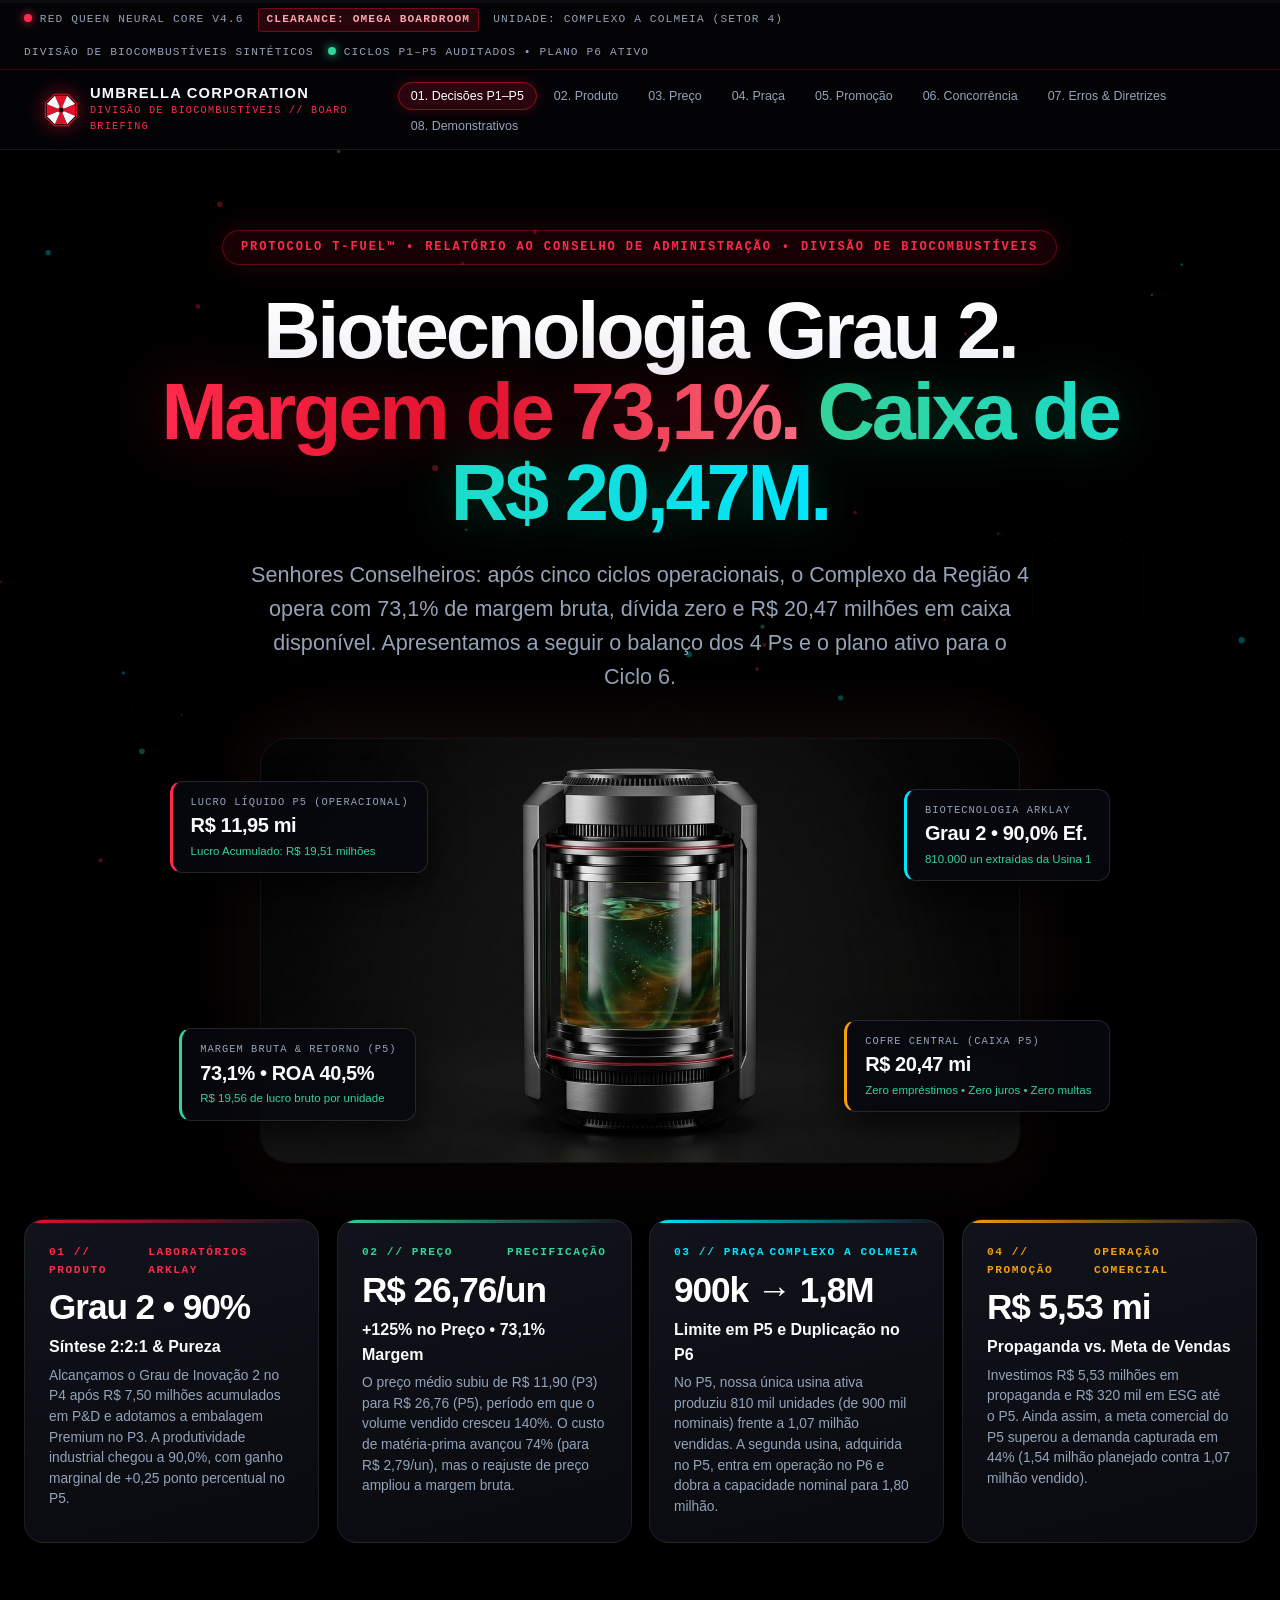
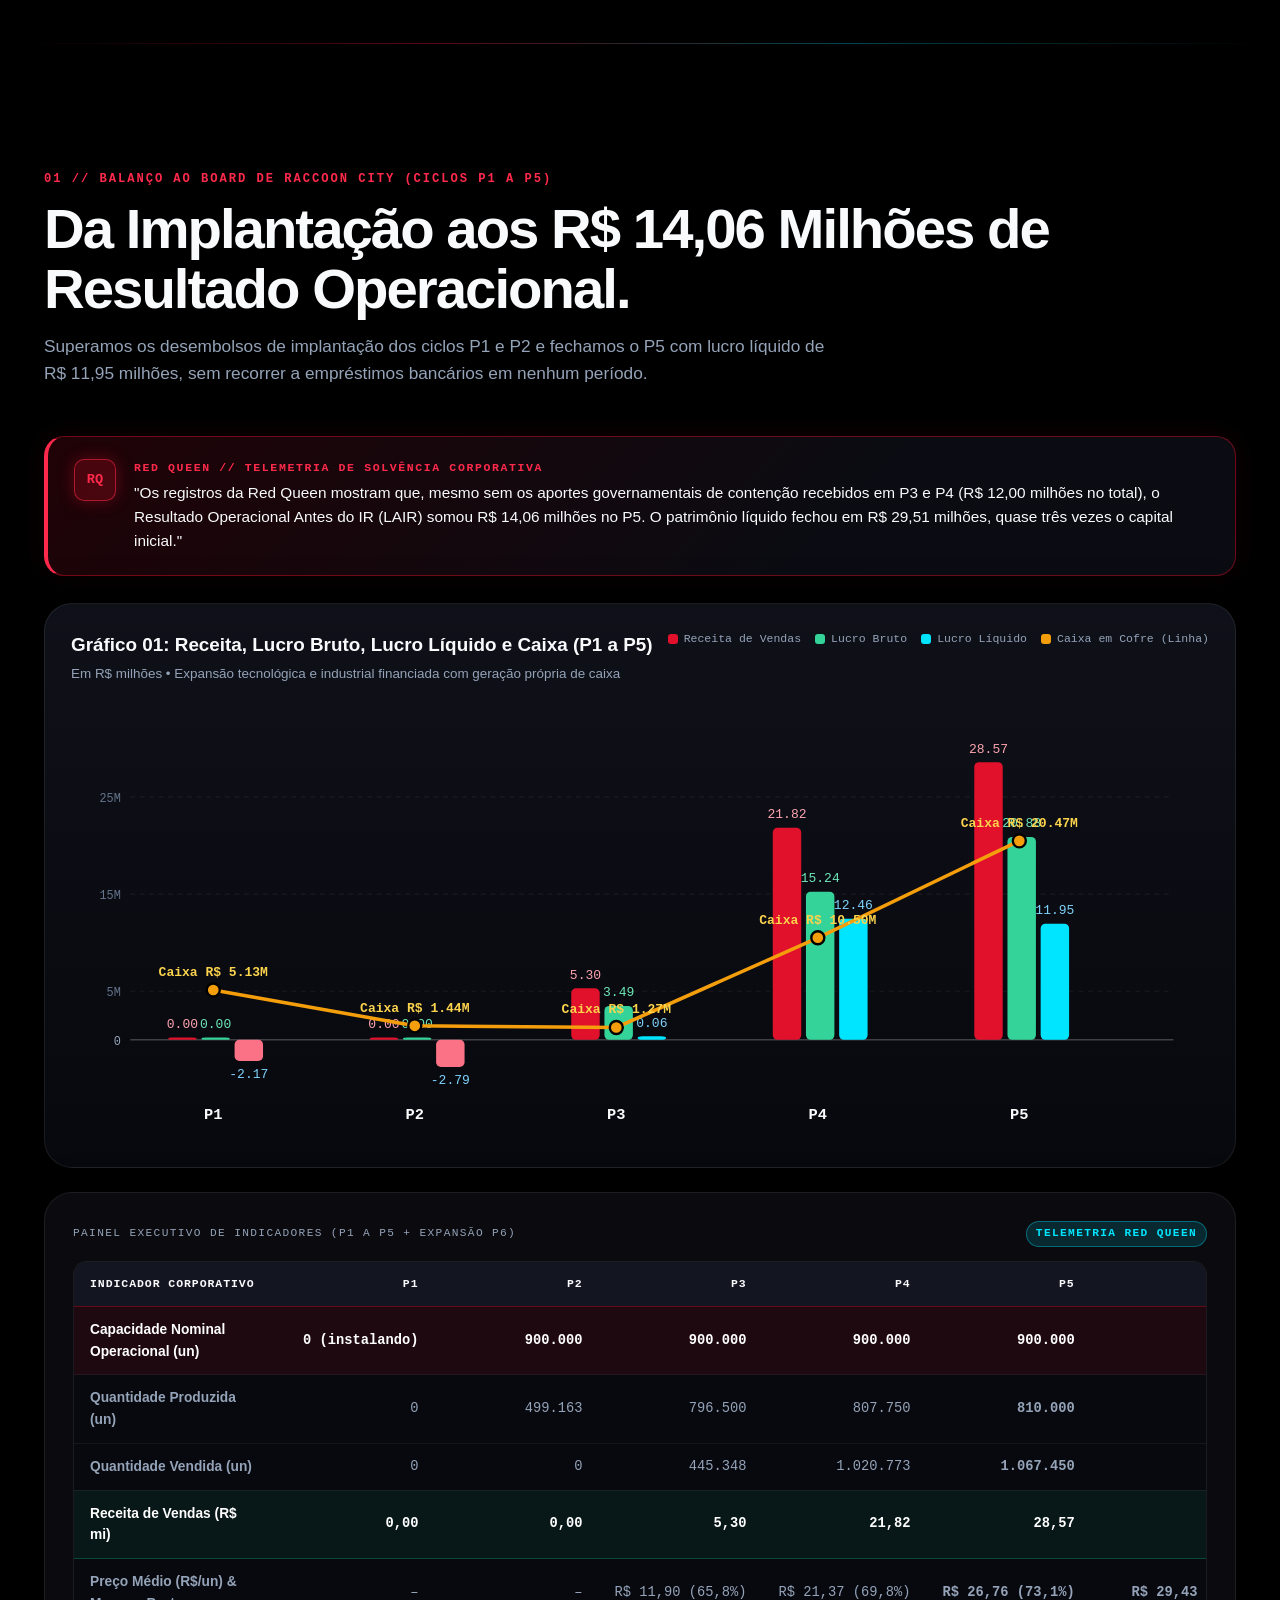
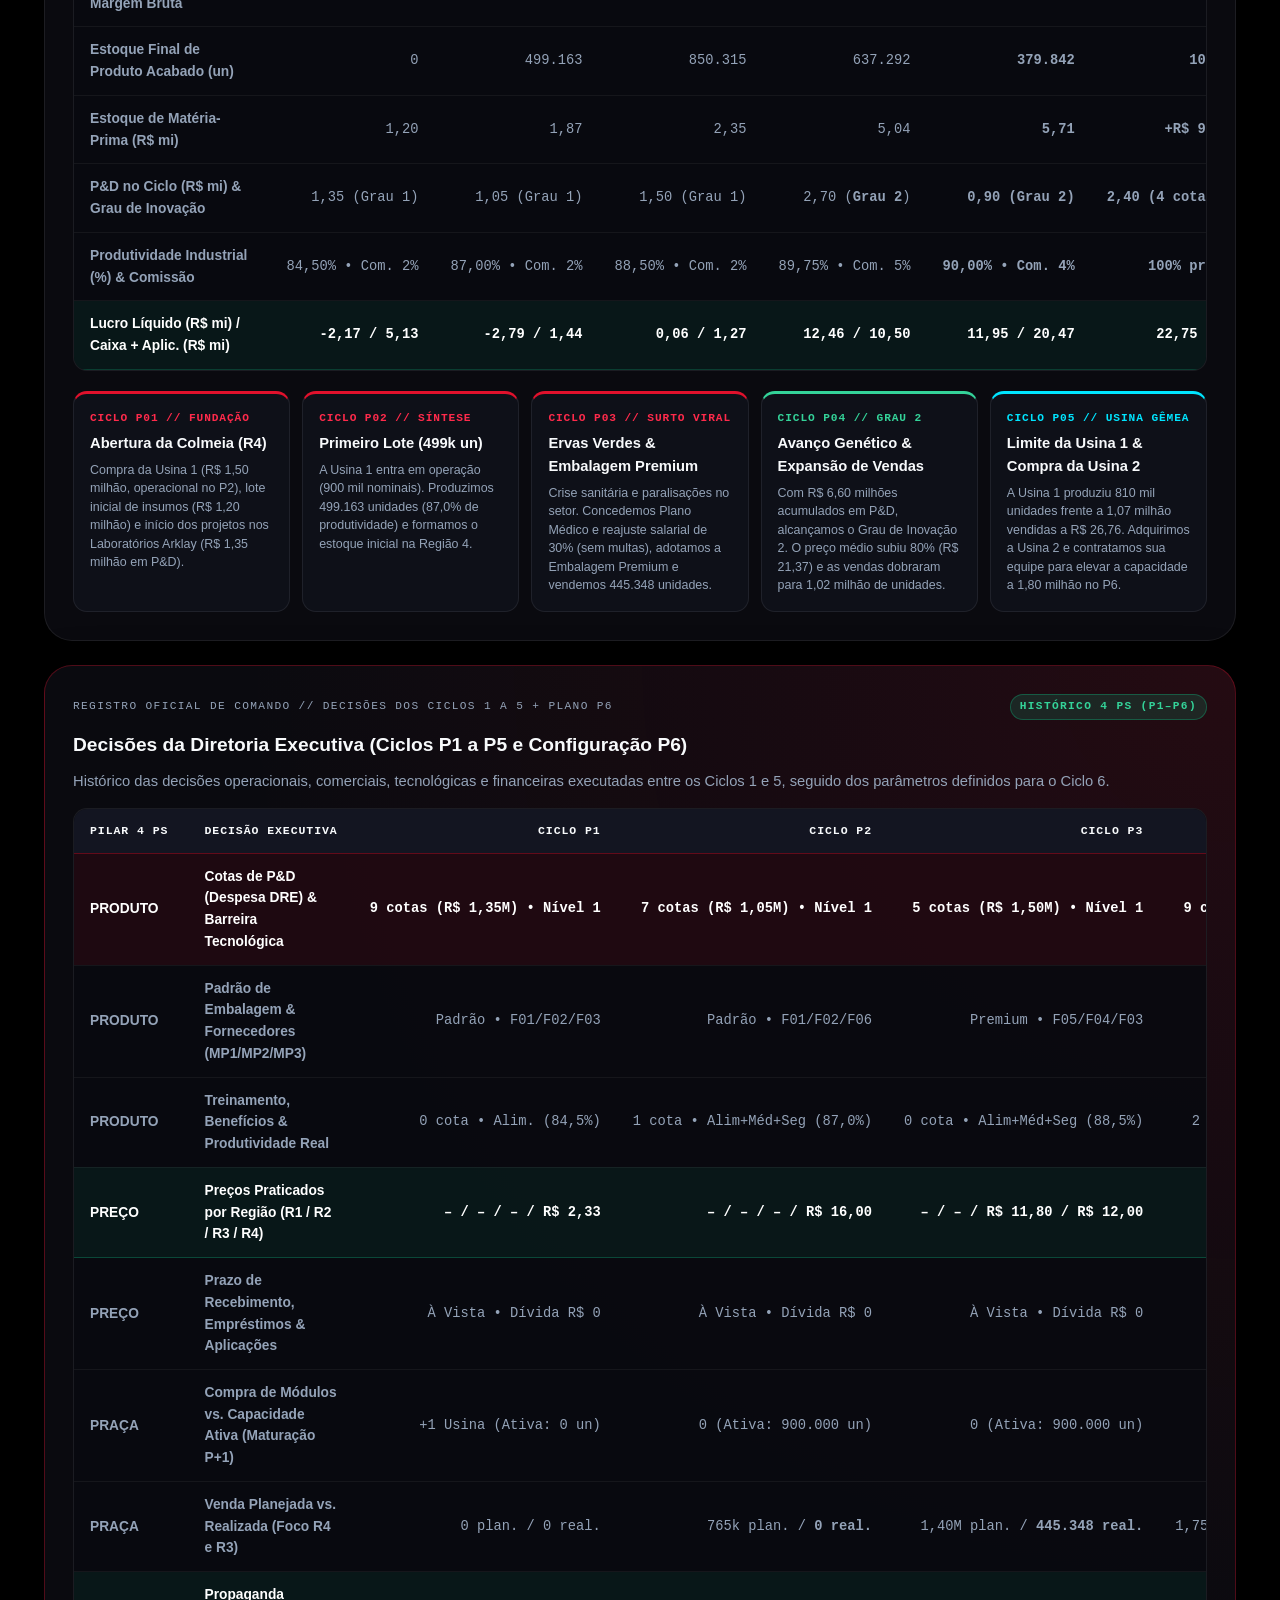
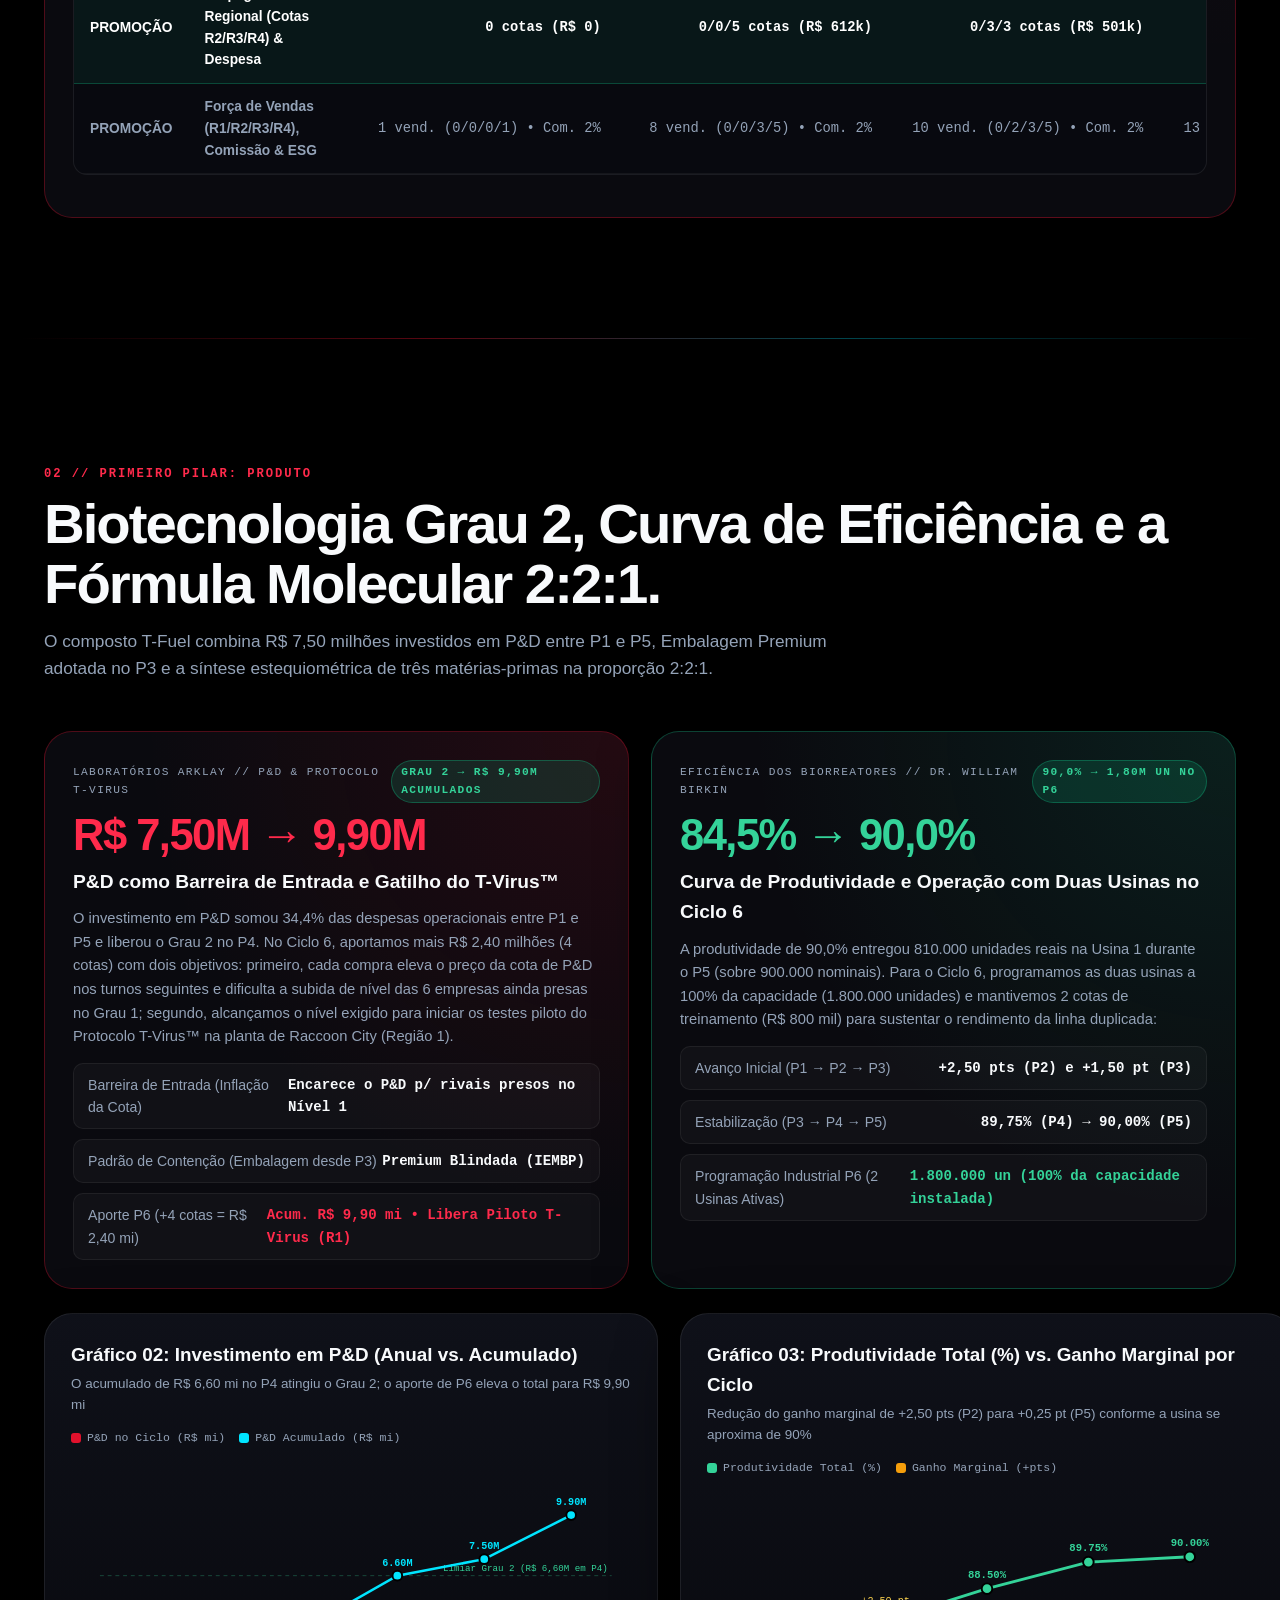
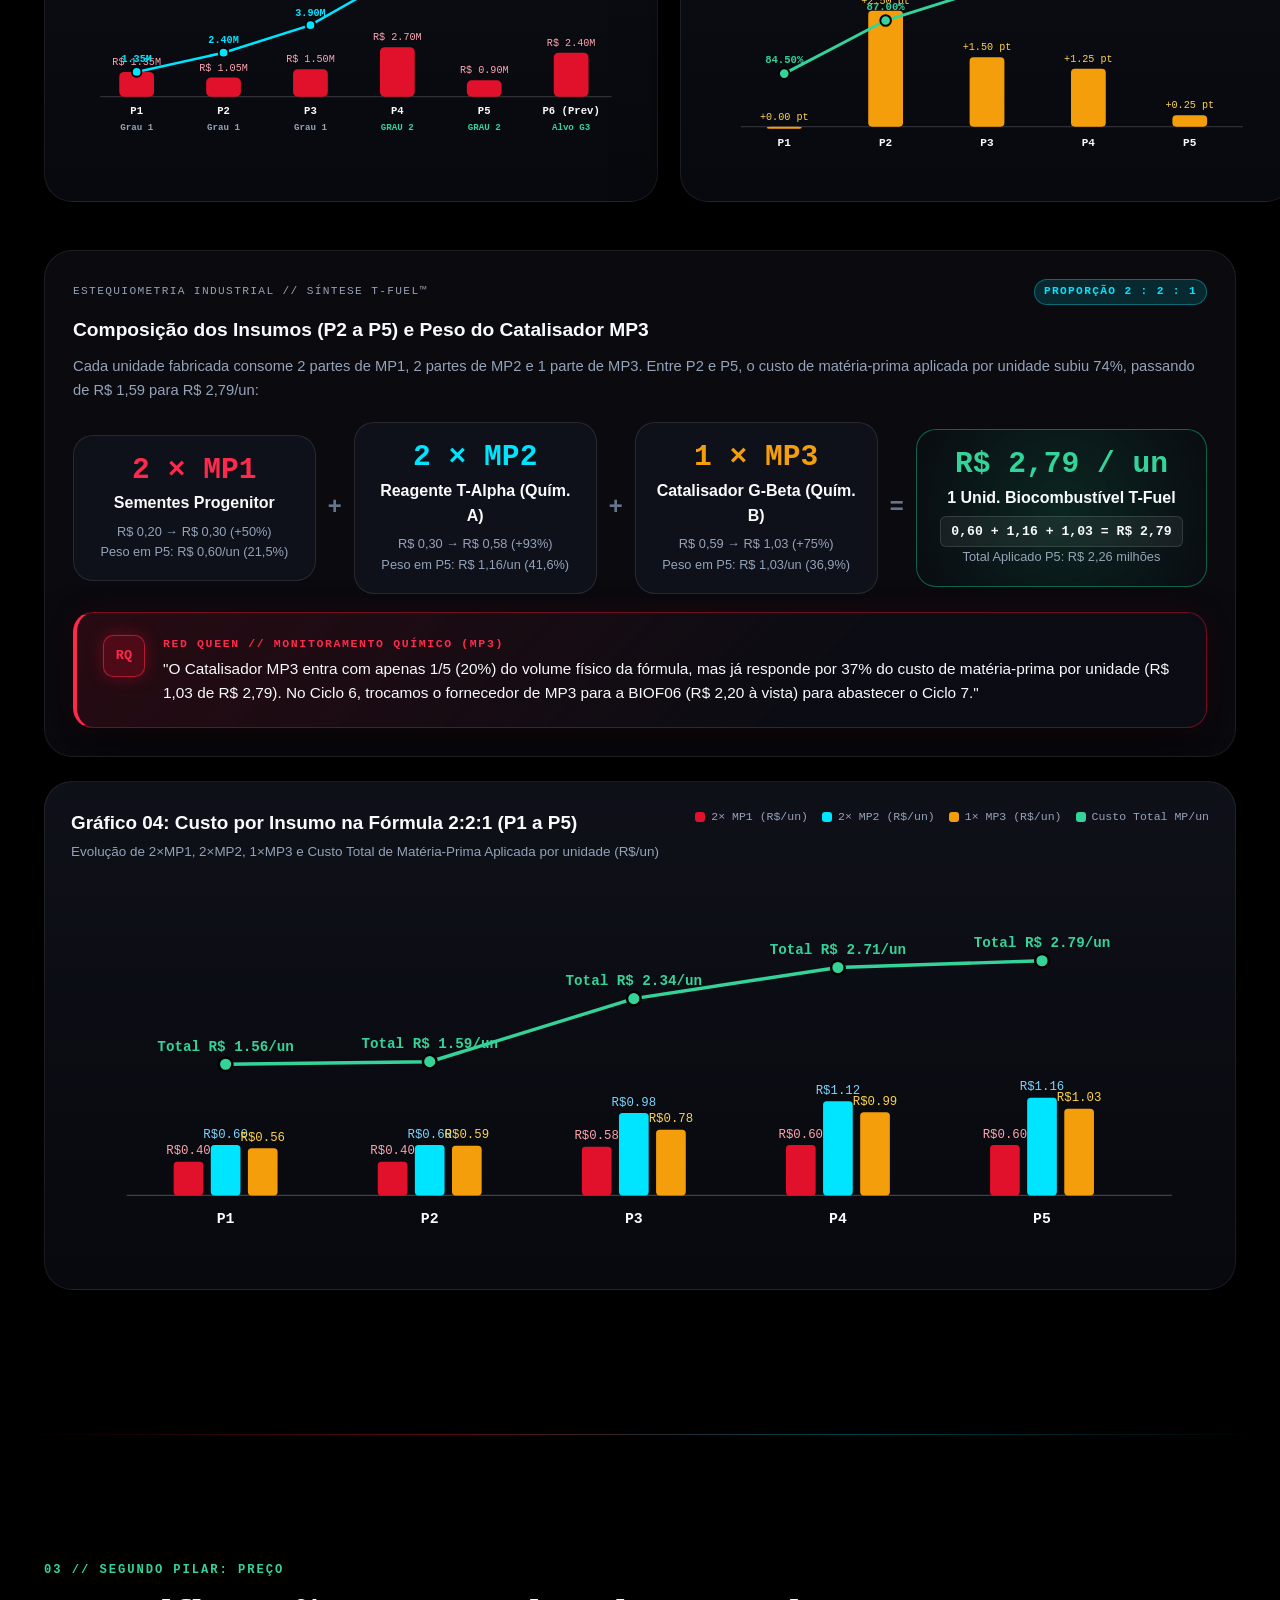
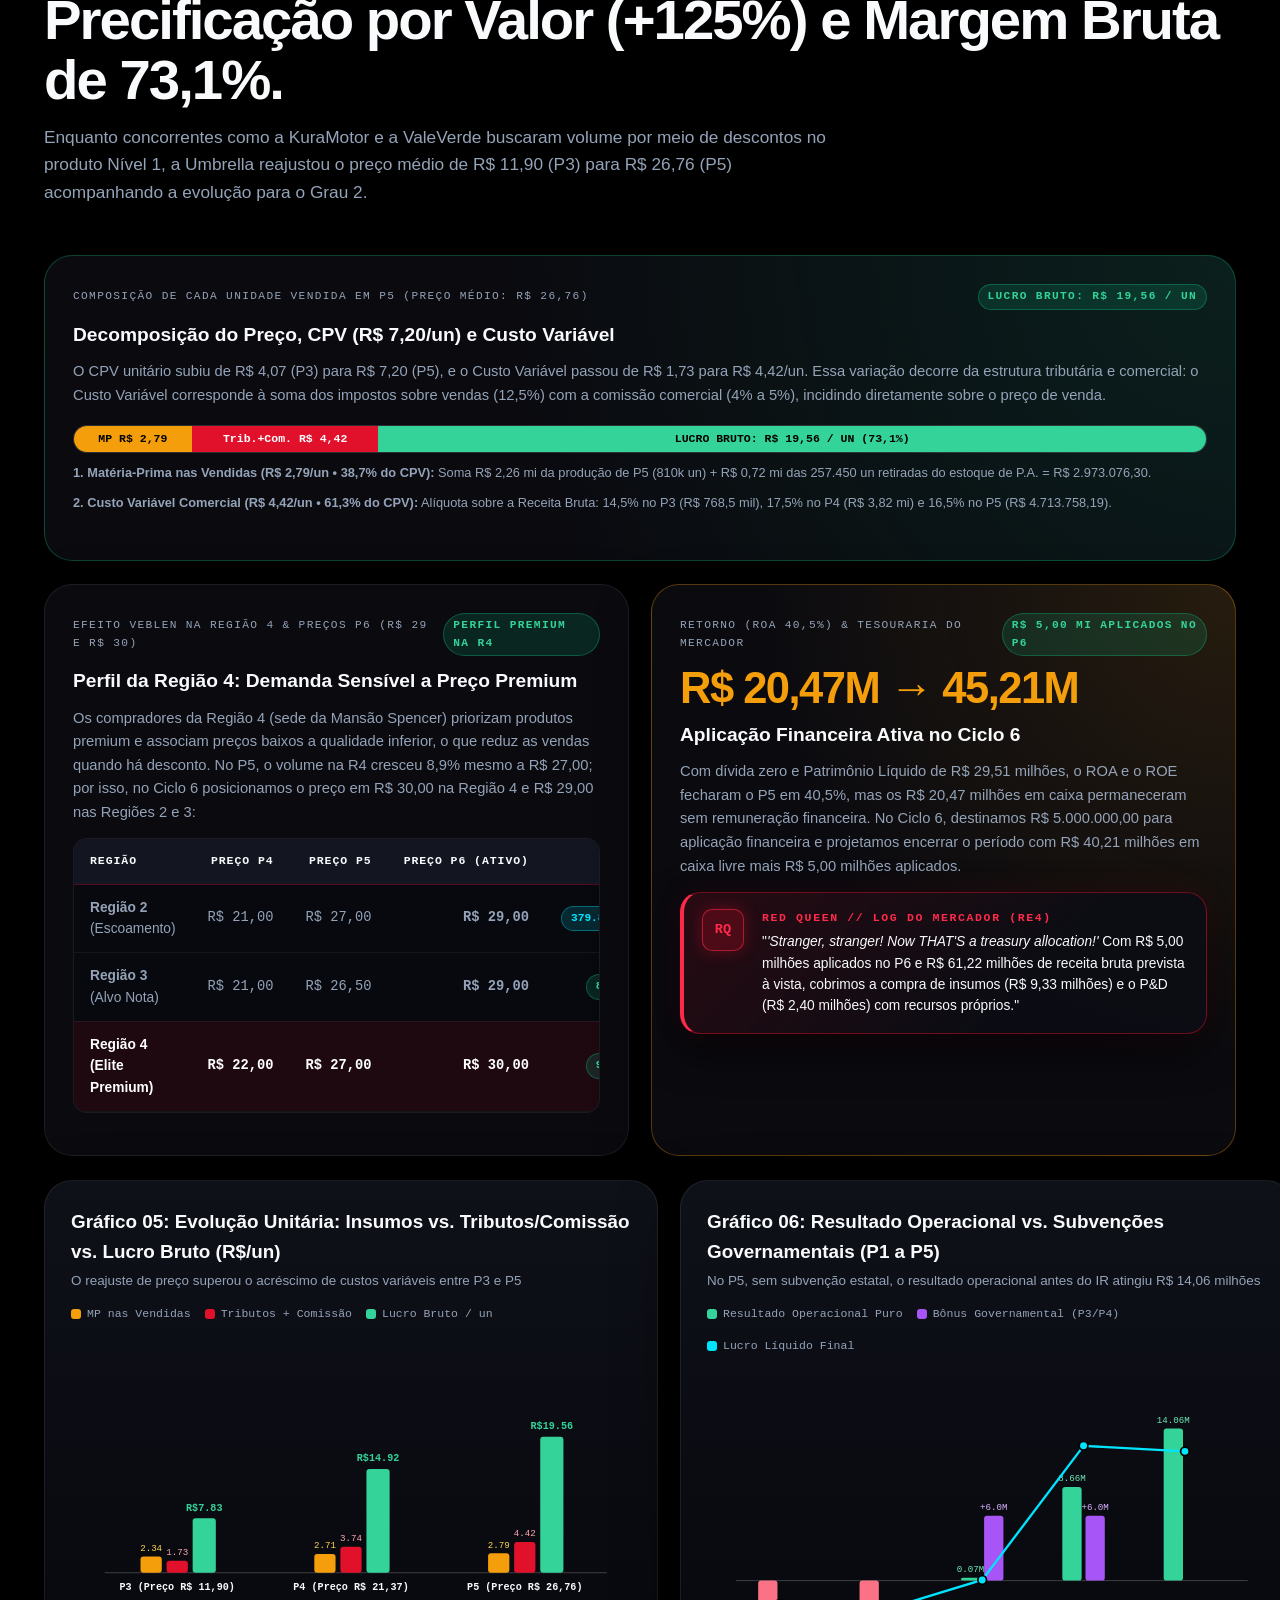
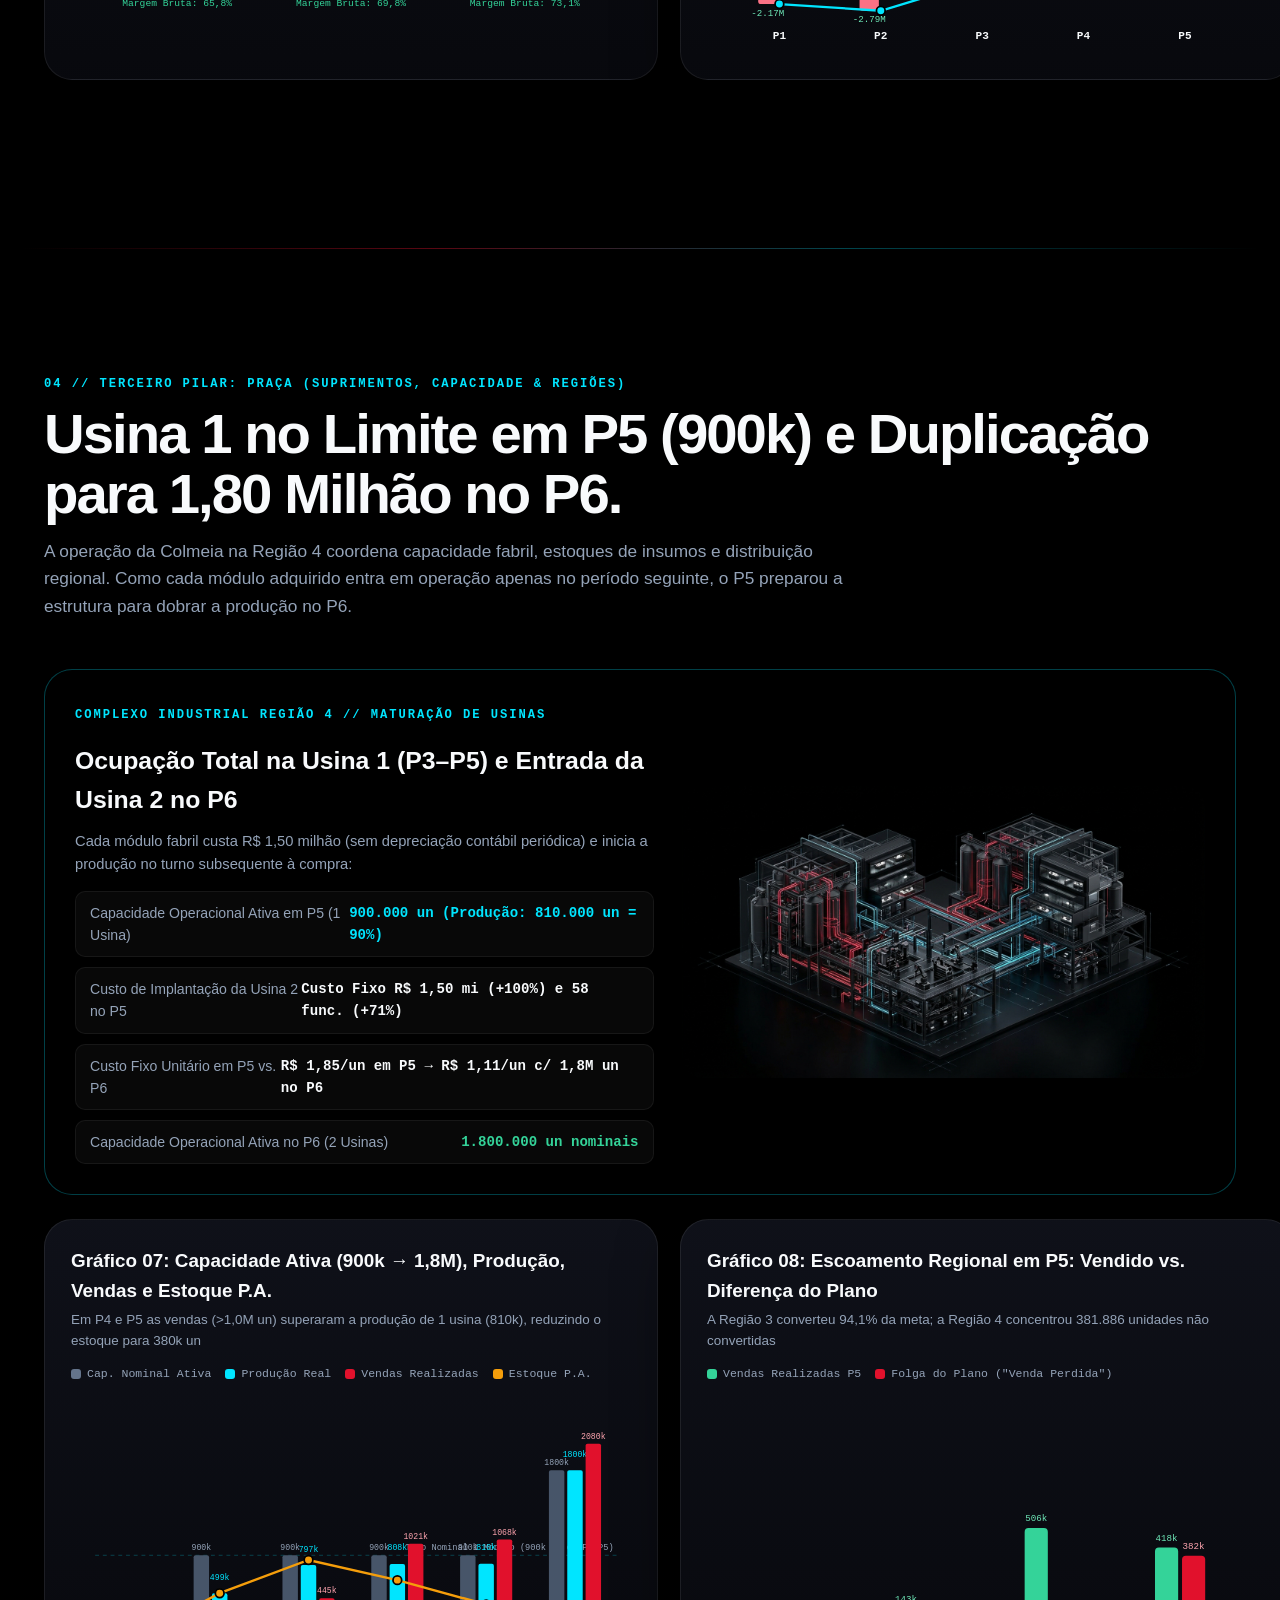
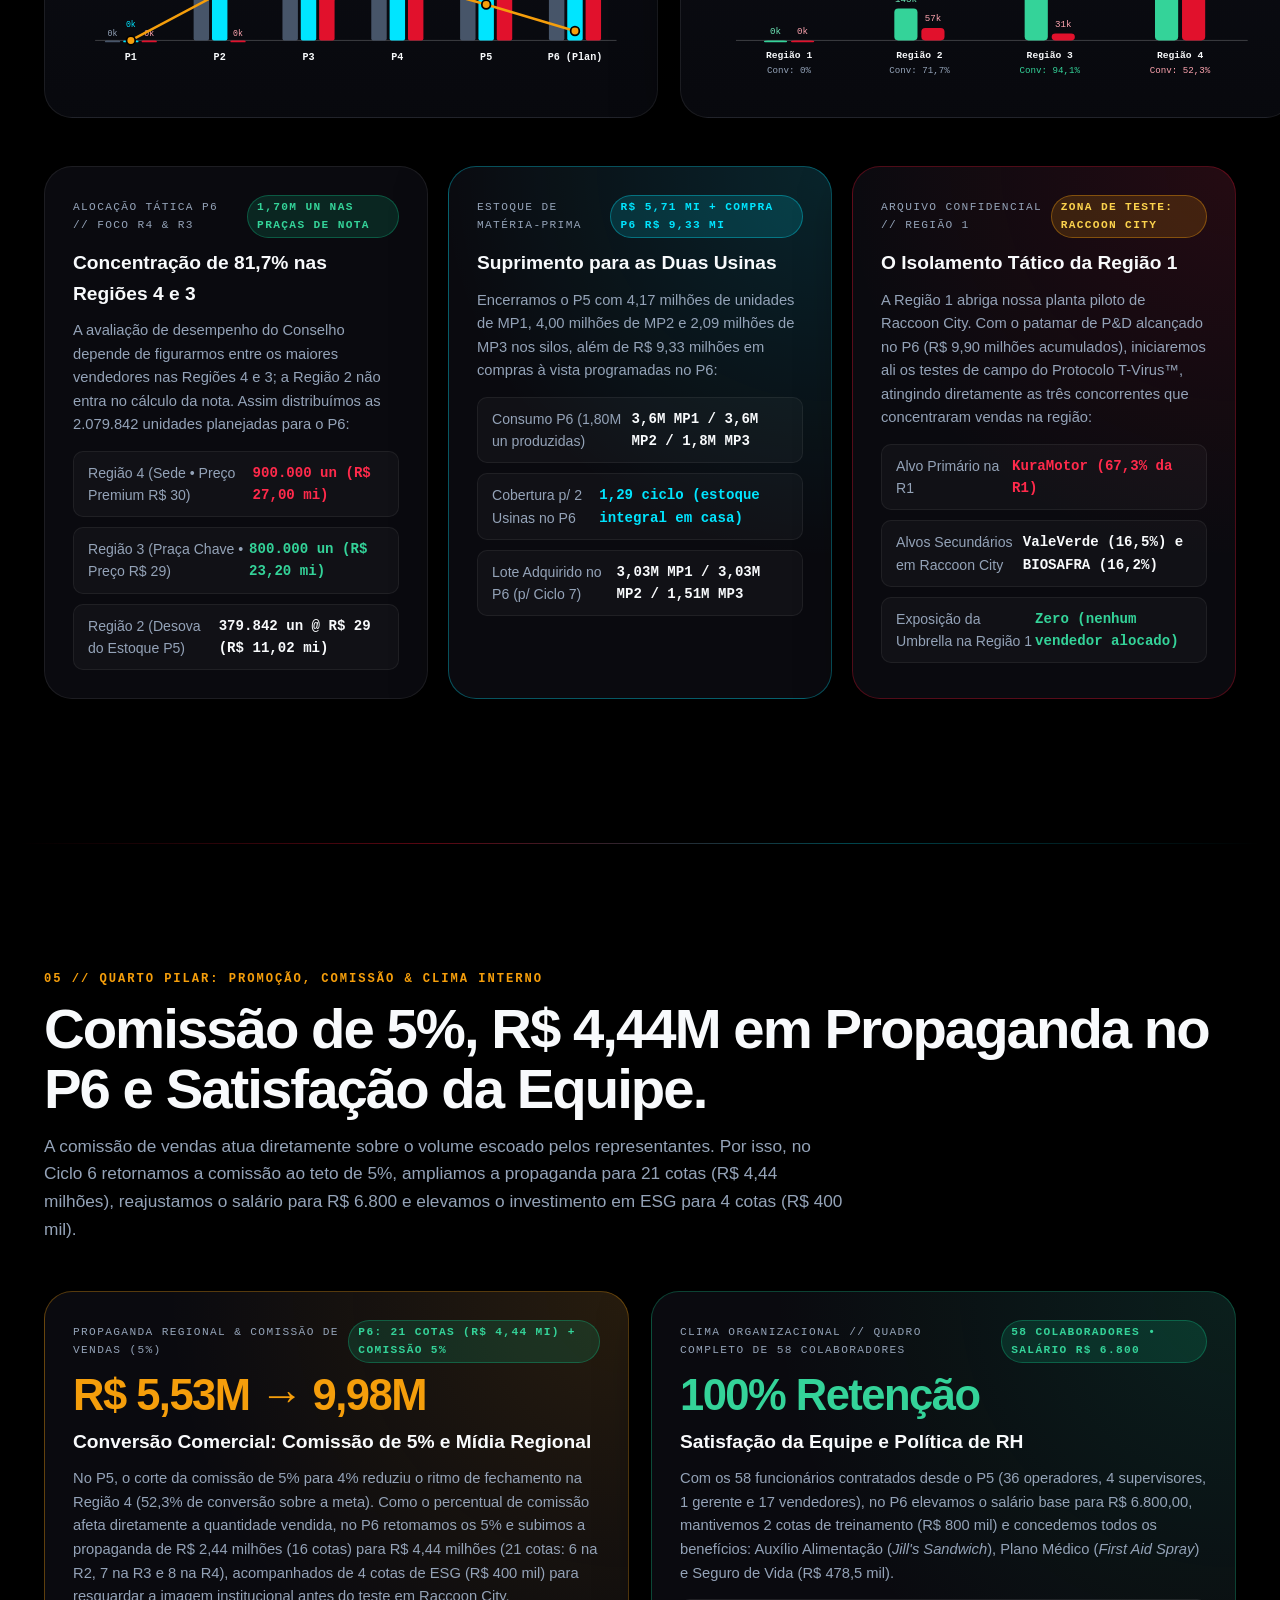
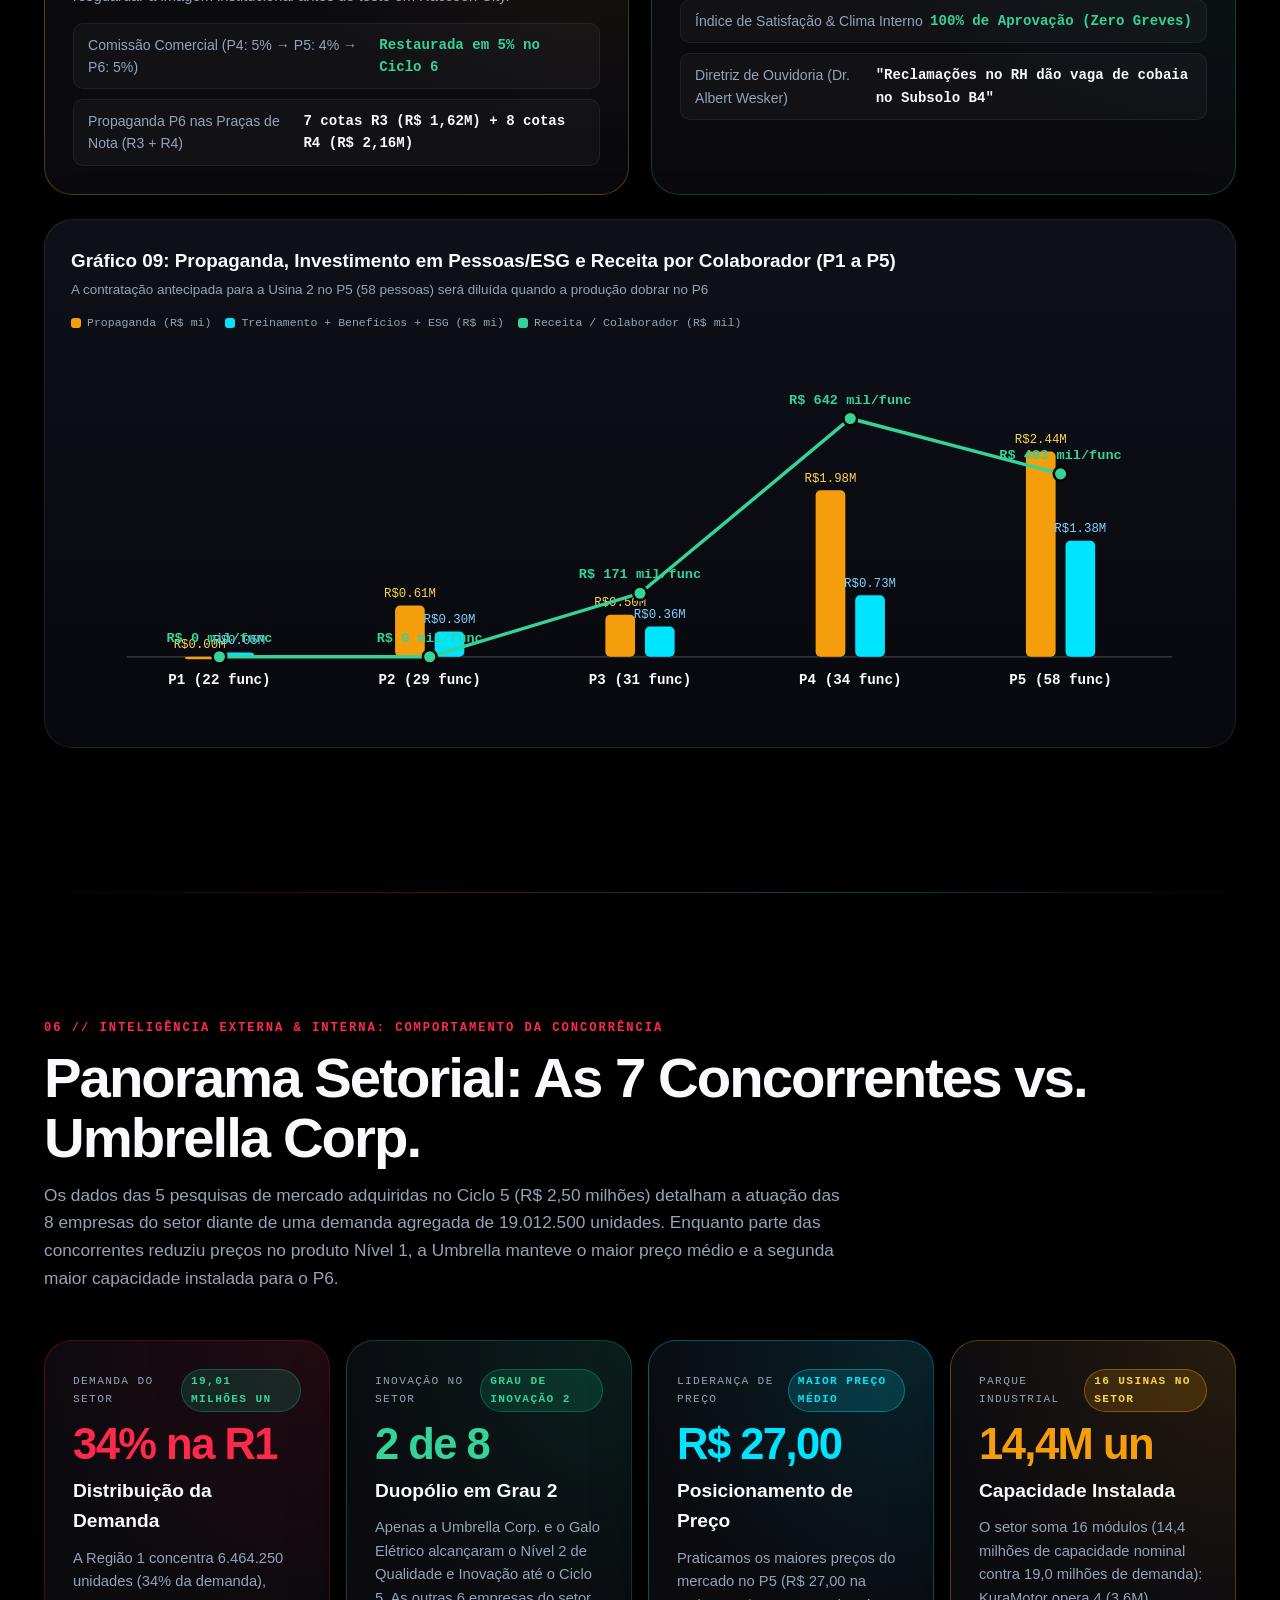
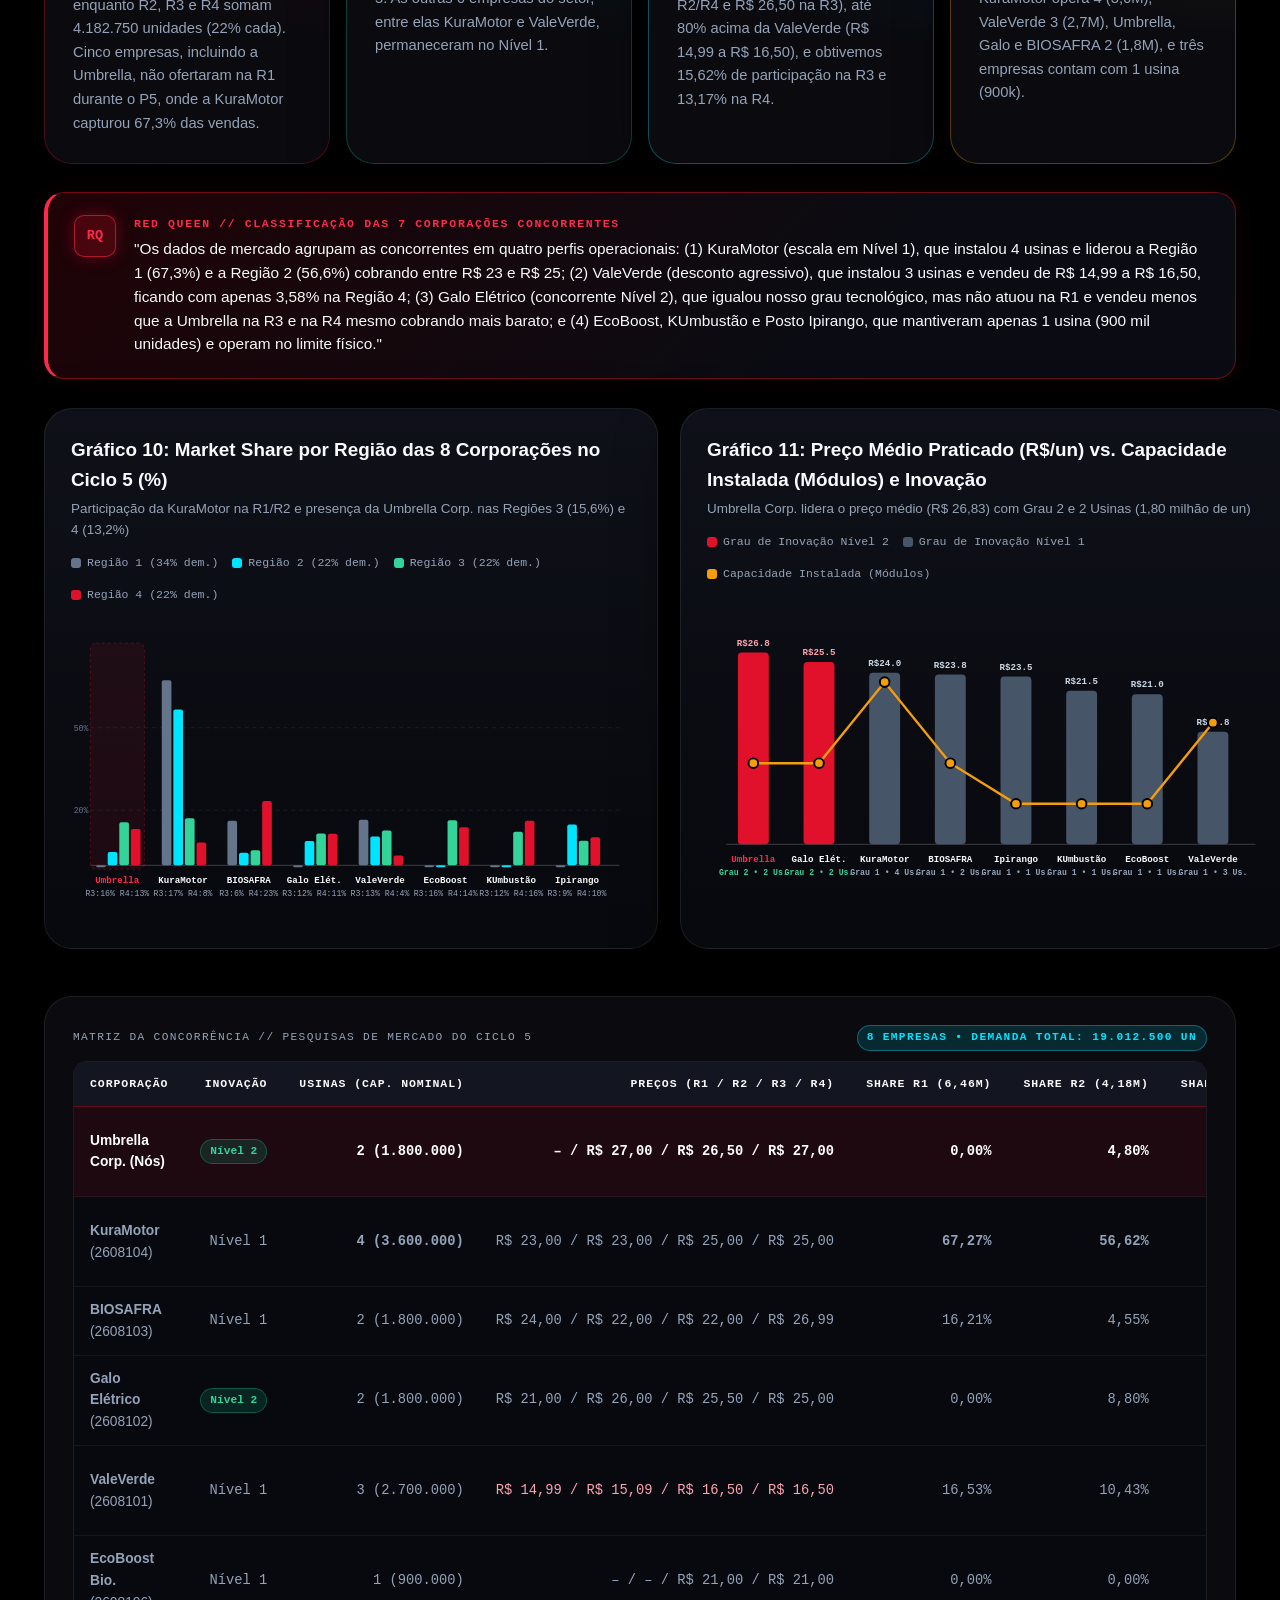
==== commit 7034c0ec: "style: remove AI writing patterns per Wikipedia WP:AISIGNS and fix Matheus spelling" ====
--- a/index.html
+++ b/index.html
@@ -3,7 +3,7 @@
 <head>
   <meta charset="UTF-8" />
   <meta name="viewport" content="width=device-width, initial-scale=1.0" />
-  <title>UMBRELLA CORPORATION // Briefing Executivo ao Board — Divisão de Biocombustíveis</title>
+  <title>UMBRELLA CORPORATION // Briefing Executivo ao Board: Divisão de Biocombustíveis</title>
   <link rel="stylesheet" href="styles.css" />
 </head>
 <body>
@@ -80,15 +80,14 @@
       </div>
 
       <h1 class="hero-headline reveal-on-scroll">
-        Pura Biotecnologia.<br />
-        <span class="crimson-glow">Margem Letal.</span>
-        <span class="emerald-glow">Domínio Absoluto.</span>
+        Biotecnologia Grau 2.<br />
+        <span class="crimson-glow">Margem de 73,1%.</span>
+        <span class="emerald-glow">Caixa de R$ 20,47M.</span>
       </h1>
 
       <p class="hero-lead reveal-on-scroll">
-        Senhores Conselheiros: em cinco ciclos operacionais, transformamos o Complexo da Região 4 em uma máquina
-        de geração de caixa com <strong>73,1% de margem bruta</strong>, <strong>dívida zero</strong> e
-        <strong>R$ 20,47 milhões em liquidez imediata</strong>. Este é o balanço estratégico dos nossos 4 Ps.
+        Senhores Conselheiros: após cinco ciclos operacionais, o Complexo da Região 4 opera com 73,1% de margem bruta,
+        dívida zero e R$ 20,47 milhões em caixa disponível. Apresentamos a seguir o balanço dos 4 Ps e o plano ativo para o Ciclo 6.
       </p>
 
       <!-- Apple-style Hardware Showcase with Telemetry HUD Callouts -->
@@ -98,7 +97,7 @@
         </div>
 
         <div class="hud-callout top-left">
-          <span class="hud-label">LUCRO LÍQUIDO P5 (100% ORGÂNICO)</span>
+          <span class="hud-label">LUCRO LÍQUIDO P5 (OPERACIONAL)</span>
           <span class="hud-val">R$ 11,95 mi</span>
           <span class="hud-sub">Lucro Acumulado: R$ 19,51 milhões</span>
         </div>
@@ -132,21 +131,21 @@
           <div class="p-card-metric">Grau 2 • 90%</div>
           <h2 class="p-card-title">Síntese 2:2:1 &amp; Pureza</h2>
           <p class="p-card-desc">
-            Atingimos o <strong>Grau de Inovação 2</strong> no P4 após R$ 7,50 mi acumulados em P&amp;D e migramos para embalagem Premium.
-            Produtividade chegou a <strong>90,0%</strong>, mas entrou em zona de retornos decrescentes (+0,25 pt no P5).
+            Alcançamos o Grau de Inovação 2 no P4 após R$ 7,50 milhões acumulados em P&amp;D e adotamos a embalagem Premium no P3.
+            A produtividade industrial chegou a 90,0%, com ganho marginal de +0,25 ponto percentual no P5.
           </p>
         </article>
 
         <article class="p-summary-card p-preco reveal-on-scroll">
           <div class="p-tag">
             <span>02 // PREÇO</span>
-            <span>PODER DE PRECIFICAÇÃO</span>
+            <span>PRECIFICAÇÃO</span>
           </div>
           <div class="p-card-metric">R$ 26,76/un</div>
           <h2 class="p-card-title">+125% no Preço • 73,1% Margem</h2>
           <p class="p-card-desc">
-            Elevamos o preço médio de <strong>R$ 11,90 (P3) para R$ 26,76 (P5)</strong> enquanto o volume vendido saltou +140%.
-            Os insumos subiram 74% (para R$ 2,79/un), mas nosso preço subiu muito mais que o custo.
+            O preço médio subiu de R$ 11,90 (P3) para R$ 26,76 (P5), período em que o volume vendido cresceu 140%.
+            O custo de matéria-prima avançou 74% (para R$ 2,79/un), mas o reajuste de preço ampliou a margem bruta.
           </p>
         </article>
 
@@ -156,23 +155,23 @@
             <span>COMPLEXO A COLMEIA</span>
           </div>
           <div class="p-card-metric">900k → 1,8M</div>
-          <h2 class="p-card-title">Teto em P5 e Duplicação no P6</h2>
+          <h2 class="p-card-title">Limite em P5 e Duplicação no P6</h2>
           <p class="p-card-desc">
-            Em P5 nossa única usina ativa operou no limite (<strong>900k nominal → 810k real</strong>) para atender <strong>1,07 milhão</strong> em vendas.
-            A 2ª usina comprada no P5 entra em operação no P6, dobrando a capacidade para <strong>1,80 milhão</strong>.
+            No P5, nossa única usina ativa produziu 810 mil unidades (de 900 mil nominais) frente a 1,07 milhão vendidas.
+            A segunda usina, adquirida no P5, entra em operação no P6 e dobra a capacidade nominal para 1,80 milhão.
           </p>
         </article>
 
         <article class="p-summary-card p-promocao reveal-on-scroll">
           <div class="p-tag">
             <span>04 // PROMOÇÃO</span>
-            <span>DOMÍNIO COMERCIAL</span>
+            <span>OPERAÇÃO COMERCIAL</span>
           </div>
           <div class="p-card-metric">R$ 5,53 mi</div>
-          <h2 class="p-card-title">Força da Marca vs. Excesso de Otimismo</h2>
+          <h2 class="p-card-title">Propaganda vs. Meta de Vendas</h2>
           <p class="p-card-desc">
-            R$ 5,53 mi em propaganda e R$ 320 mil em blindagem ESG sustentaram a demanda, mas o plano comercial superestimou o mercado em
-            <strong>44% no P5</strong> (1,54M planejado vs 1,07M vendido).
+            Investimos R$ 5,53 milhões em propaganda e R$ 320 mil em ESG até o P5. Ainda assim, a meta comercial do P5
+            superou a demanda capturada em 44% (1,54 milhão planejado contra 1,07 milhão vendido).
           </p>
         </article>
       </div>
@@ -186,10 +185,10 @@
     <section class="section-shell" id="resumo">
       <div class="section-header reveal-on-scroll">
         <span class="section-kicker">01 // BALANÇO AO BOARD DE RACCOON CITY (CICLOS P1 A P5)</span>
-        <h2 class="section-title">De Fase de Implantação a R$ 14,06 Milhões de Lucro Operacional Puro.</h2>
+        <h2 class="section-title">Da Implantação aos R$ 14,06 Milhões de Resultado Operacional.</h2>
         <p class="section-subtitle">
-          Saímos do investimento pesado de fundação nos ciclos P1 e P2 para um lucro líquido de <strong>R$ 11,95 milhões no P5</strong>,
-          sem nunca tomar um centavo de empréstimo bancário e mantendo solvência blindada durante toda a operação.
+          Superamos os desembolsos de implantação dos ciclos P1 e P2 e fechamos o P5 com lucro líquido de R$ 11,95 milhões,
+          sem recorrer a empréstimos bancários em nenhum período.
         </p>
       </div>
 
@@ -199,8 +198,8 @@
         <div class="rq-content">
           <div class="rq-header">RED QUEEN // TELEMETRIA DE SOLVÊNCIA CORPORATIVA</div>
           <p class="rq-text">
-            "As projeções da Red Queen confirmam: mesmo sem os aportes governamentais de contenção recebidos em P3 e P4 (R$ 12,00 mi totais),
-            o <strong>Resultado Operacional Puro (LAIR) atingiu R$ 14,06 milhões no P5</strong>. Nosso patrimônio líquido já triplicou o capital inicial dos acionistas (<strong>R$ 29,51 milhões</strong>)."
+            "Os registros da Red Queen mostram que, mesmo sem os aportes governamentais de contenção recebidos em P3 e P4 (R$ 12,00 milhões no total),
+            o Resultado Operacional Antes do IR (LAIR) somou R$ 14,06 milhões no P5. O patrimônio líquido fechou em R$ 29,51 milhões, quase três vezes o capital inicial."
           </p>
         </div>
       </div>
@@ -209,8 +208,8 @@
       <div class="chart-panel reveal-on-scroll" id="chartFinTrajectory">
         <div class="chart-header">
           <div class="chart-title-group">
-            <h3>Gráfico 01 — Escalada Financeira: Receita, Lucro Bruto, Lucro Líquido e Caixa (P1 a P5)</h3>
-            <p>Em R$ milhões • A operação autofinanciou 100% da expansão tecnológica e industrial</p>
+            <h3>Gráfico 01: Receita, Lucro Bruto, Lucro Líquido e Caixa (P1 a P5)</h3>
+            <p>Em R$ milhões • Expansão tecnológica e industrial financiada com geração própria de caixa</p>
           </div>
           <div class="chart-legend">
             <span class="legend-item"><span class="legend-swatch" style="background:#e1112c"></span>Receita de Vendas</span>
@@ -342,35 +341,35 @@
             <div class="timeline-period">CICLO P01 // FUNDAÇÃO</div>
             <div class="timeline-title">Abertura da Colmeia (R4)</div>
             <p class="timeline-desc">
-              Aquisição da Usina 1 (R$ 1,50 mi, operacional no P2), lote inicial de insumos (R$ 1,20 mi) e partida dos Laboratórios Arklay (R$ 1,35 mi em P&amp;D).
+              Compra da Usina 1 (R$ 1,50 milhão, operacional no P2), lote inicial de insumos (R$ 1,20 milhão) e início dos projetos nos Laboratórios Arklay (R$ 1,35 milhão em P&amp;D).
             </p>
           </div>
           <div class="timeline-step">
             <div class="timeline-period">CICLO P02 // SÍNTESE</div>
             <div class="timeline-title">Primeiro Lote (499k un)</div>
             <p class="timeline-desc">
-              Usina 1 entra em operação (900k nominal). Produzimos 499.163 un (produtividade de 87,0%) e formamos nosso estoque estratégico na Região 4.
+              A Usina 1 entra em operação (900 mil nominais). Produzimos 499.163 unidades (87,0% de produtividade) e formamos o estoque inicial na Região 4.
             </p>
           </div>
           <div class="timeline-step">
             <div class="timeline-period">CICLO P03 // SURTO VIRAL</div>
             <div class="timeline-title">Ervas Verdes &amp; Embalagem Premium</div>
             <p class="timeline-desc">
-              Crise sanitária e greve no país. Distribuímos Plano Médico e +30% salarial (zero multa), lançamos a Embalagem Premium e vendemos 445.348 un.
+              Crise sanitária e paralisações no setor. Concedemos Plano Médico e reajuste salarial de 30% (sem multas), adotamos a Embalagem Premium e vendemos 445.348 unidades.
             </p>
           </div>
           <div class="timeline-step p4">
             <div class="timeline-period">CICLO P04 // GRAU 2</div>
-            <div class="timeline-title">Salto Genético &amp; Explosão Comercial</div>
+            <div class="timeline-title">Avanço Genético &amp; Expansão de Vendas</div>
             <p class="timeline-desc">
-              Com R$ 6,60 mi acumulados em P&amp;D, atingimos o <strong>Grau de Inovação 2</strong>. Preço salta +80% (R$ 21,37) e vendas dobram para 1,02 milhão de unidades.
+              Com R$ 6,60 milhões acumulados em P&amp;D, alcançamos o Grau de Inovação 2. O preço médio subiu 80% (R$ 21,37) e as vendas dobraram para 1,02 milhão de unidades.
             </p>
           </div>
           <div class="timeline-step p5">
             <div class="timeline-period">CICLO P05 // USINA GÊMEA</div>
-            <div class="timeline-title">Teto da Usina 1 &amp; Compra da Usina 2</div>
+            <div class="timeline-title">Limite da Usina 1 &amp; Compra da Usina 2</div>
             <p class="timeline-desc">
-              Usina 1 opera no teto (810k un) contra 1,07 milhão vendidos @ R$ 26,76. Compramos e contratamos a equipe da Usina 2 para dobrar a produção para <strong>1,80 milhão no P6</strong>.
+              A Usina 1 produziu 810 mil unidades frente a 1,07 milhão vendidas a R$ 26,76. Adquirimos a Usina 2 e contratamos sua equipe para elevar a capacidade a 1,80 milhão no P6.
             </p>
           </div>
         </div>
@@ -379,13 +378,12 @@
       <!-- Round-by-Round 4Ps Decisions Matrix (P1 to P5 + P6 Strategic Plan) -->
       <div class="bento-card crimson-accent reveal-on-scroll" style="margin-top:24px;">
         <div class="bento-eyebrow">
-          <span>REGISTRO OFICIAL DE COMANDO // DECISÕES TOMADAS ENTRE OS CICLOS 1 A 5 + PLANO ESTRATÉGICO P6</span>
-          <span class="badge-pill pos">AUDITORIA 4 Ps (P1–P6)</span>
-        </div>
-        <h3 class="bento-title">Mapa Integral das Decisões da Diretoria Executiva (Ciclos P1 a P5 + Ofensiva P6)</h3>
+          <span>REGISTRO OFICIAL DE COMANDO // DECISÕES DOS CICLOS 1 A 5 + PLANO P6</span>
+          <span class="badge-pill pos">HISTÓRICO 4 Ps (P1–P6)</span>
+        </div>
+        <h3 class="bento-title">Decisões da Diretoria Executiva (Ciclos P1 a P5 e Configuração P6)</h3>
         <p class="bento-body">
-          Abaixo está a consolidação exata de todas as decisões operacionais, comerciais, tecnológicas e financeiras executadas pela
-          <strong>Umbrella Corporation</strong> entre os Ciclos 1 e 5 e a configuração estratégica já travada para o <strong>Ciclo 6</strong>:
+          Histórico das decisões operacionais, comerciais, tecnológicas e financeiras executadas entre os Ciclos 1 e 5, seguido dos parâmetros definidos para o Ciclo 6.
         </p>
         <div class="table-scroll-wrapper">
           <table class="umbrella-table">
@@ -506,29 +504,28 @@
     <section class="section-shell" id="produto">
       <div class="section-header reveal-on-scroll">
         <span class="section-kicker">02 // PRIMEIRO PILAR: PRODUTO</span>
-        <h2 class="section-title">Biotecnologia Grau 2, Teto de Eficiência e a Fórmula Molecular 2:2:1.</h2>
+        <h2 class="section-title">Biotecnologia Grau 2, Curva de Eficiência e a Fórmula Molecular 2:2:1.</h2>
         <p class="section-subtitle">
-          Não vendemos óleo básico: entregamos performance energética certificada. Nosso composto apoia-se em
-          <strong>R$ 7,50 milhões investidos em P&amp;D</strong>, <strong>Embalagem Premium</strong> e na síntese estequiométrica
-          de três matérias-primas.
+          O composto T-Fuel combina R$ 7,50 milhões investidos em P&amp;D entre P1 e P5, Embalagem Premium adotada no P3
+          e a síntese estequiométrica de três matérias-primas na proporção 2:2:1.
         </p>
       </div>
 
       <div class="bento-grid-2">
         <div class="bento-card crimson-accent reveal-on-scroll">
           <div class="bento-eyebrow">
-            <span>LABORATÓRIOS ARKLAY // FOSSO TECNOLÓGICO &amp; PROTOCOLO T-VIRUS</span>
-            <span class="badge-pill pos">GRAU 2 → ALVO GRAU 3 (R$ 9,90M)</span>
+            <span>LABORATÓRIOS ARKLAY // P&amp;D &amp; PROTOCOLO T-VIRUS</span>
+            <span class="badge-pill pos">GRAU 2 → R$ 9,90M ACUMULADOS</span>
           </div>
           <div class="bento-big-number crimson">R$ 7,50M → 9,90M</div>
-          <h3 class="bento-title">P&amp;D como Arma de Bloqueio Competitivo e Gatilho do T-Virus™</h3>
+          <h3 class="bento-title">P&amp;D como Barreira de Entrada e Gatilho do T-Virus™</h3>
           <p class="bento-body">
-            O investimento em P&amp;D representou <strong>34,4% das despesas operacionais (P1–P5)</strong>, destravando o <strong>Grau 2 no P4</strong>.
-            No Ciclo 6, injetamos mais <strong>R$ 2,40 milhões (4 cotas)</strong> por dois motivos estratégicos letais: (1) cada aporte nosso <strong>inflaciona o preço da cota de P&amp;D ao longo dos turnos</strong>, impedindo que as 6 empresas retardatárias subam de nível; e (2) atingimos o patamar bioquímico necessário para iniciar os <strong>testes piloto do Protocolo T-Virus™ na planta de Raccoon City (Região 1)</strong>!
+            O investimento em P&amp;D somou 34,4% das despesas operacionais entre P1 e P5 e liberou o Grau 2 no P4.
+            No Ciclo 6, aportamos mais R$ 2,40 milhões (4 cotas) com dois objetivos: primeiro, cada compra eleva o preço da cota de P&amp;D nos turnos seguintes e dificulta a subida de nível das 6 empresas ainda presas no Grau 1; segundo, alcançamos o nível exigido para iniciar os testes piloto do Protocolo T-Virus™ na planta de Raccoon City (Região 1).
           </p>
           <div class="metric-strip-list">
             <div class="metric-strip-item">
-              <span class="label">Barreira de Entrada (Efeito Escada em P&amp;D)</span>
+              <span class="label">Barreira de Entrada (Inflação da Cota)</span>
               <span class="val">Encarece o P&amp;D p/ rivais presos no Nível 1</span>
             </div>
             <div class="metric-strip-item">
@@ -536,7 +533,7 @@
               <span class="val">Premium Blindada (IEMBP)</span>
             </div>
             <div class="metric-strip-item">
-              <span class="label">Ofensiva P6 (+4 cotas = R$ 2,40 mi)</span>
+              <span class="label">Aporte P6 (+4 cotas = R$ 2,40 mi)</span>
               <span class="val" style="color:var(--umbrella-red-bright);">Acum. R$ 9,90 mi • Libera Piloto T-Virus (R1)</span>
             </div>
           </div>
@@ -545,21 +542,21 @@
         <div class="bento-card emerald-accent reveal-on-scroll">
           <div class="bento-eyebrow">
             <span>EFICIÊNCIA DOS BIORREATORES // DR. WILLIAM BIRKIN</span>
-            <span class="badge-pill pos">90,0% → RUMO A 1,80M UN</span>
+            <span class="badge-pill pos">90,0% → 1,80M UN NO P6</span>
           </div>
           <div class="bento-big-number emerald">84,5% → 90,0%</div>
-          <h3 class="bento-title">Curva de Produtividade e Escala Dupla no Ciclo 6</h3>
+          <h3 class="bento-title">Curva de Produtividade e Operação com Duas Usinas no Ciclo 6</h3>
           <p class="bento-body">
-            A produtividade garantiu <strong>810.000 unidades reais</strong> na Usina 1 em P5 (90,0% sobre 900.000 nominais).
-            No Ciclo 6, com <strong>2 usinas operando a 100% da programação (1.800.000 unidades)</strong> e mais <strong>2 cotas de treinamento (R$ 800k)</strong>, cada fração de eficiência multiplica o dobro de volume físico:
+            A produtividade de 90,0% entregou 810.000 unidades reais na Usina 1 durante o P5 (sobre 900.000 nominais).
+            Para o Ciclo 6, programamos as duas usinas a 100% da capacidade (1.800.000 unidades) e mantivemos 2 cotas de treinamento (R$ 800 mil) para sustentar o rendimento da linha duplicada:
           </p>
           <div class="metric-strip-list">
             <div class="metric-strip-item">
-              <span class="label">Salto Inicial (P1 → P2 → P3)</span>
+              <span class="label">Avanço Inicial (P1 → P2 → P3)</span>
               <span class="val">+2,50 pts (P2) e +1,50 pt (P3)</span>
             </div>
             <div class="metric-strip-item">
-              <span class="label">Consolidação (P3 → P4 → P5)</span>
+              <span class="label">Estabilização (P3 → P4 → P5)</span>
               <span class="val">89,75% (P4) → 90,00% (P5)</span>
             </div>
             <div class="metric-strip-item">
@@ -575,8 +572,8 @@
         <div class="chart-panel reveal-on-scroll" id="chartPnD">
           <div class="chart-header">
             <div class="chart-title-group">
-              <h3>Gráfico 02 — Investimento em P&amp;D (Anual vs. Acumulado)</h3>
-              <p>O salto para R$ 6,60 mi acumulados no P4 destravou o Grau 2; P6 eleva a R$ 9,90 mi</p>
+              <h3>Gráfico 02: Investimento em P&amp;D (Anual vs. Acumulado)</h3>
+              <p>O acumulado de R$ 6,60 mi no P4 atingiu o Grau 2; o aporte de P6 eleva o total para R$ 9,90 mi</p>
             </div>
             <div class="chart-legend">
               <span class="legend-item"><span class="legend-swatch" style="background:#e1112c"></span>P&amp;D no Ciclo (R$ mi)</span>
@@ -589,8 +586,8 @@
         <div class="chart-panel reveal-on-scroll" id="chartProductivity">
           <div class="chart-header">
             <div class="chart-title-group">
-              <h3>Gráfico 03 — Produtividade Total (%) vs. Ganho Marginal por Ciclo</h3>
-              <p>Queda do ganho marginal de +2,50 pts (P2) para +0,25 pt (P5) exige cautela nos aportes</p>
+              <h3>Gráfico 03: Produtividade Total (%) vs. Ganho Marginal por Ciclo</h3>
+              <p>Redução do ganho marginal de +2,50 pts (P2) para +0,25 pt (P5) conforme a usina se aproxima de 90%</p>
             </div>
             <div class="chart-legend">
               <span class="legend-item"><span class="legend-swatch" style="background:#34d399"></span>Produtividade Total (%)</span>
@@ -607,10 +604,10 @@
           <span>ESTEQUIOMETRIA INDUSTRIAL // SÍNTESE T-FUEL™</span>
           <span class="badge-pill info">PROPORÇÃO 2 : 2 : 1</span>
         </div>
-        <h3 class="bento-title">Anatomia dos Insumos (P2 a P5) e o Risco do Catalisador MP3</h3>
+        <h3 class="bento-title">Composição dos Insumos (P2 a P5) e Peso do Catalisador MP3</h3>
         <p class="bento-body">
-          Cada unidade produzida consome exatamente <strong>2 partes de MP1</strong>, <strong>2 partes de MP2</strong> e <strong>1 parte de MP3</strong>.
-          Entre P2 e P5, o custo de matéria-prima aplicada por unidade subiu <strong>+74%</strong> (de R$ 1,59 para <strong>R$ 2,79/un</strong>):
+          Cada unidade fabricada consome 2 partes de MP1, 2 partes de MP2 e 1 parte de MP3.
+          Entre P2 e P5, o custo de matéria-prima aplicada por unidade subiu 74%, passando de R$ 1,59 para R$ 2,79/un:
         </p>
 
         <div class="formula-stage">
@@ -618,8 +615,8 @@
             <div class="molecule-ratio">2 × MP1</div>
             <strong>Sementes Progenitor</strong>
             <p class="bento-body" style="font-size:0.8rem;margin-top:6px;">
-              R$ 0,20 → <strong>R$ 0,30 (+50%)</strong><br />
-              Peso em P5: <strong>R$ 0,60/un (21,5%)</strong>
+              R$ 0,20 → R$ 0,30 (+50%)<br />
+              Peso em P5: R$ 0,60/un (21,5%)
             </p>
           </div>
           <div class="formula-op">+</div>
@@ -627,8 +624,8 @@
             <div class="molecule-ratio">2 × MP2</div>
             <strong>Reagente T-Alpha (Quím. A)</strong>
             <p class="bento-body" style="font-size:0.8rem;margin-top:6px;">
-              R$ 0,30 → <strong>R$ 0,58 (+93%)</strong><br />
-              Peso em P5: <strong>R$ 1,16/un (41,6%)</strong>
+              R$ 0,30 → R$ 0,58 (+93%)<br />
+              Peso em P5: R$ 1,16/un (41,6%)
             </p>
           </div>
           <div class="formula-op">+</div>
@@ -636,8 +633,8 @@
             <div class="molecule-ratio">1 × MP3</div>
             <strong>Catalisador G-Beta (Quím. B)</strong>
             <p class="bento-body" style="font-size:0.8rem;margin-top:6px;">
-              R$ 0,59 → <strong>R$ 1,03 (+75%)</strong><br />
-              Peso em P5: <strong>R$ 1,03/un (36,9%)</strong>
+              R$ 0,59 → R$ 1,03 (+75%)<br />
+              Peso em P5: R$ 1,03/un (36,9%)
             </p>
           </div>
           <div class="formula-op">=</div>
@@ -646,7 +643,7 @@
             <strong>1 Unid. Biocombustível T-Fuel</strong>
             <p class="bento-body" style="font-size:0.8rem;margin-top:6px;">
               <span class="eq-pill">0,60 + 1,16 + 1,03 = R$ 2,79</span><br />
-              Total Aplicado P5: <strong>R$ 2,26 milhões</strong>
+              Total Aplicado P5: R$ 2,26 milhões
             </p>
           </div>
         </div>
@@ -654,10 +651,10 @@
         <div class="red-queen-box" style="margin-bottom:0;margin-top:18px;">
           <div class="rq-avatar">RQ</div>
           <div class="rq-content">
-            <div class="rq-header">RED QUEEN // ALERTA DE SENSIBILIDADE QUÍMICA (MP3)</div>
+            <div class="rq-header">RED QUEEN // MONITORAMENTO QUÍMICO (MP3)</div>
             <p class="rq-text">
-              "Atenção ao <strong>Catalisador MP3</strong>: embora entre em apenas <strong>1/5 (20%) da proporção física</strong>, ele já consome
-              <strong>37% do custo de matéria-prima por unidade</strong> (R$ 1,03 de R$ 2,79). É o nosso insumo mais volátil."
+              "O Catalisador MP3 entra com apenas 1/5 (20%) do volume físico da fórmula, mas já responde por
+              37% do custo de matéria-prima por unidade (R$ 1,03 de R$ 2,79). No Ciclo 6, trocamos o fornecedor de MP3 para a BIOF06 (R$ 2,20 à vista) para abastecer o Ciclo 7."
             </p>
           </div>
         </div>
@@ -667,7 +664,7 @@
       <div class="chart-panel reveal-on-scroll" id="chartRawMaterials" style="margin-top:24px;">
         <div class="chart-header">
           <div class="chart-title-group">
-            <h3>Gráfico 04 — Escalada de Custos por Insumo na Fórmula 2:2:1 (P1 a P5)</h3>
+            <h3>Gráfico 04: Custo por Insumo na Fórmula 2:2:1 (P1 a P5)</h3>
             <p>Evolução de 2×MP1, 2×MP2, 1×MP3 e Custo Total de Matéria-Prima Aplicada por unidade (R$/un)</p>
           </div>
           <div class="chart-legend">
@@ -689,23 +686,23 @@
     <section class="section-shell" id="preco">
       <div class="section-header reveal-on-scroll">
         <span class="section-kicker emerald">03 // SEGUNDO PILAR: PREÇO</span>
-        <h2 class="section-title">Preço Baseado em Valor (+125%) e Margem Bruta de 73,1%.</h2>
+        <h2 class="section-title">Precificação por Valor (+125%) e Margem Bruta de 73,1%.</h2>
         <p class="section-subtitle">
-          Enquanto concorrentes como a <em>KuraMotor</em> disputam volume a preço baixo como zumbis no corredor, a Umbrella precifica
-          por valor tecnológico: subimos o preço de <strong>R$ 11,90 (P3) para R$ 26,76 (P5)</strong> e o mercado continuou comprando mais.
+          Enquanto concorrentes como a KuraMotor e a ValeVerde buscaram volume por meio de descontos no produto Nível 1,
+          a Umbrella reajustou o preço médio de R$ 11,90 (P3) para R$ 26,76 (P5) acompanhando a evolução para o Grau 2.
         </p>
       </div>
 
       <!-- Visual Price Decomposition Bar (R$ 26,76 in P5) -->
       <div class="bento-card emerald-accent reveal-on-scroll" style="margin-bottom:24px;">
         <div class="bento-eyebrow">
-          <span>RAIO-X DE CADA UNIDADE VENDIDA EM P5 (PREÇO MÉDIO: R$ 26,76)</span>
+          <span>COMPOSIÇÃO DE CADA UNIDADE VENDIDA EM P5 (PREÇO MÉDIO: R$ 26,76)</span>
           <span class="badge-pill pos">LUCRO BRUTO: R$ 19,56 / UN</span>
         </div>
-        <h3 class="bento-title">Decomposição Exata do Preço, CPV (R$ 7,20/un) e Custo Variável</h3>
+        <h3 class="bento-title">Decomposição do Preço, CPV (R$ 7,20/un) e Custo Variável</h3>
         <p class="bento-body">
-          Por que o CPV unitário subiu de R$ 4,07 (P3) para <strong>R$ 7,20 (P5)</strong> e o Custo Variável foi de R$ 1,73 para <strong>R$ 4,42/un</strong>?
-          Nossa controladoria abriu a conta ao centavo: o Custo Variável comercial não é ineficiência da Colmeia — é o <strong>imposto sobre vendas (12,5%) somado à comissão comercial (4% a 5%)</strong>, que cresce proporcionalmente ao nosso preço premium!
+          O CPV unitário subiu de R$ 4,07 (P3) para R$ 7,20 (P5), e o Custo Variável passou de R$ 1,73 para R$ 4,42/un.
+          Essa variação decorre da estrutura tributária e comercial: o Custo Variável corresponde à soma dos impostos sobre vendas (12,5%) com a comissão comercial (4% a 5%), incidindo diretamente sobre o preço de venda.
         </p>
 
         <div class="split-bar-container">
@@ -715,8 +712,8 @@
             <div class="split-segment" style="width:73.1%;background:#34d399;" title="Lucro Bruto: R$ 19,56/un (73,1%)">LUCRO BRUTO: R$ 19,56 / UN (73,1%)</div>
           </div>
           <div class="split-labels">
-            <span><strong>1. Matéria-Prima nas Vendidas (R$ 2,79/un • 38,7% do CPV):</strong> Soma R$ 2,26 mi da produção de P5 (810k un) + R$ 0,72 mi das 257.450 un retiradas do estoque de P.A. = <strong>R$ 2.973.076,30</strong>.</span>
-            <span><strong>2. Custo Variável Comercial (R$ 4,42/un • 61,3% do CPV):</strong> Alíquota sobre a Receita Bruta — 14,5% no P3 (R$ 768,5 mil), 17,5% no P4 (R$ 3,82 mi) e 16,5% no P5 (<strong>R$ 4.713.758,19</strong>).</span>
+            <span><strong>1. Matéria-Prima nas Vendidas (R$ 2,79/un • 38,7% do CPV):</strong> Soma R$ 2,26 mi da produção de P5 (810k un) + R$ 0,72 mi das 257.450 un retiradas do estoque de P.A. = R$ 2.973.076,30.</span>
+            <span><strong>2. Custo Variável Comercial (R$ 4,42/un • 61,3% do CPV):</strong> Alíquota sobre a Receita Bruta: 14,5% no P3 (R$ 768,5 mil), 17,5% no P4 (R$ 3,82 mi) e 16,5% no P5 (R$ 4.713.758,19).</span>
           </div>
         </div>
       </div>
@@ -725,12 +722,12 @@
       <div class="bento-grid-2">
         <div class="bento-card reveal-on-scroll">
           <div class="bento-eyebrow">
-            <span>EFEITO VEBLEN NA REGIÃO 4 &amp; ESCALADA P6 (R$ 29 → R$ 30)</span>
-            <span class="badge-pill pos">PREÇO ALTO = MAIOR DESEJO</span>
-          </div>
-          <h3 class="bento-title">Perfil de Elite da Região 4: Onde Preço Baixo Derruba Vendas</h3>
+            <span>EFEITO VEBLEN NA REGIÃO 4 &amp; PREÇOS P6 (R$ 29 E R$ 30)</span>
+            <span class="badge-pill pos">PERFIL PREMIUM NA R4</span>
+          </div>
+          <h3 class="bento-title">Perfil da Região 4: Demanda Sensível a Preço Premium</h3>
           <p class="bento-body">
-            Na Região 4 (sede da Mansão Spencer), o cliente corporativo busca exclusividade biotecnológica: <strong>preços baixos geram desconfiança de "soro diluído" e reduzem as vendas</strong>! Por isso no P5 o volume subiu +8,9% mesmo a R$ 27,00, e no <strong>P6 elevamos para R$ 30,00 na R4 e R$ 29,00 na R2/R3</strong>:
+            Os compradores da Região 4 (sede da Mansão Spencer) priorizam produtos premium e associam preços baixos a qualidade inferior, o que reduz as vendas quando há desconto. No P5, o volume na R4 cresceu 8,9% mesmo a R$ 27,00; por isso, no Ciclo 6 posicionamos o preço em R$ 30,00 na Região 4 e R$ 29,00 nas Regiões 2 e 3:
           </p>
           <div class="table-scroll-wrapper">
             <table class="umbrella-table">
@@ -776,17 +773,17 @@
             <span class="badge-pill pos">R$ 5,00 MI APLICADOS NO P6</span>
           </div>
           <div class="bento-big-number amber">R$ 20,47M → 45,21M</div>
-          <h3 class="bento-title">O Dilema do Mercador Resolvido no Ciclo 6</h3>
+          <h3 class="bento-title">Aplicação Financeira Ativa no Ciclo 6</h3>
           <p class="bento-body">
-            Com dívida zero e Patrimônio Líquido de <strong>R$ 29,51 milhões</strong>, nosso ROA/ROE fecharam P5 em <strong>40,5%</strong>, mas com R$ 20,47 milhões parados a juro zero.
-            No <strong>Ciclo 6</strong>, corrigimos a rota: destinamos <strong>R$ 5.000.000,00 para Aplicação Financeira</strong> e projetamos encerrar o turno com <strong>R$ 40,21 milhões em caixa livre + R$ 5,00 milhões rendendo juros</strong>!
+            Com dívida zero e Patrimônio Líquido de R$ 29,51 milhões, o ROA e o ROE fecharam o P5 em 40,5%, mas os R$ 20,47 milhões em caixa permaneceram sem remuneração financeira.
+            No Ciclo 6, destinamos R$ 5.000.000,00 para aplicação financeira e projetamos encerrar o período com R$ 40,21 milhões em caixa livre mais R$ 5,00 milhões aplicados.
           </p>
           <div class="red-queen-box" style="margin-bottom:0;margin-top:14px;padding:16px 18px;">
             <div class="rq-avatar">RQ</div>
             <div class="rq-content">
               <div class="rq-header">RED QUEEN // LOG DO MERCADOR (RE4)</div>
               <p class="rq-text" style="font-size:0.86rem;">
-                "<em>'Stranger, stranger! Now THAT'S a treasury allocation!'</em> Com R$ 5,00 milhões aplicados no P6 e R$ 61,22 milhões de receita bruta prevista à vista, financiamos 100% dos insumos (R$ 9,33M) e do P&amp;D (R$ 2,40M) sem tocar em empréstimos bancários."
+                "<em>'Stranger, stranger! Now THAT'S a treasury allocation!'</em> Com R$ 5,00 milhões aplicados no P6 e R$ 61,22 milhões de receita bruta prevista à vista, cobrimos a compra de insumos (R$ 9,33 milhões) e o P&amp;D (R$ 2,40 milhões) com recursos próprios."
               </p>
             </div>
           </div>
@@ -798,8 +795,8 @@
         <div class="chart-panel reveal-on-scroll" id="chartUnitEconomics">
           <div class="chart-header">
             <div class="chart-title-group">
-              <h3>Gráfico 05 — Evolução Unitária: Insumos vs. Tributos/Comissão vs. Lucro Bruto (R$/un)</h3>
-              <p>O ganho de preço pulverizou o aumento dos custos variáveis entre P3 e P5</p>
+              <h3>Gráfico 05: Evolução Unitária: Insumos vs. Tributos/Comissão vs. Lucro Bruto (R$/un)</h3>
+              <p>O reajuste de preço superou o acréscimo de custos variáveis entre P3 e P5</p>
             </div>
             <div class="chart-legend">
               <span class="legend-item"><span class="legend-swatch" style="background:#f59e0b"></span>MP nas Vendidas</span>
@@ -813,8 +810,8 @@
         <div class="chart-panel reveal-on-scroll" id="chartOperationalProfit">
           <div class="chart-header">
             <div class="chart-title-group">
-              <h3>Gráfico 06 — Resultado Operacional Puro vs. Subvenções de Contenção (P1 a P5)</h3>
-              <p>Em P5, sem qualquer bônus externo, a geração operacional pura bateu R$ 14,06 milhões</p>
+              <h3>Gráfico 06: Resultado Operacional vs. Subvenções Governamentais (P1 a P5)</h3>
+              <p>No P5, sem subvenção estatal, o resultado operacional antes do IR atingiu R$ 14,06 milhões</p>
             </div>
             <div class="chart-legend">
               <span class="legend-item"><span class="legend-swatch" style="background:#34d399"></span>Resultado Operacional Puro</span>
@@ -834,11 +831,11 @@
          ===================================================================== -->
     <section class="section-shell" id="praca">
       <div class="section-header reveal-on-scroll">
-        <span class="section-kicker cyan">04 // TERCEIRO PILAR: PRAÇA (CADEIA DE SUPRIMENTOS &amp; CAPACIDADE)</span>
+        <span class="section-kicker cyan">04 // TERCEIRO PILAR: PRAÇA (SUPRIMENTOS, CAPACIDADE &amp; REGIÕES)</span>
         <h2 class="section-title">Usina 1 no Limite em P5 (900k) e Duplicação para 1,80 Milhão no P6.</h2>
         <p class="section-subtitle">
-          A arquitetura logística da Colmeia na Região 4 equilibra capacidade instalada, pulmão de matérias-primas e escoamento regional.
-          Como um novo módulo fabril leva 1 ciclo para maturar, o P5 foi o período de transição estratégica para dobrar nossa escala no P6.
+          A operação da Colmeia na Região 4 coordena capacidade fabril, estoques de insumos e distribuição regional.
+          Como cada módulo adquirido entra em operação apenas no período seguinte, o P5 preparou a estrutura para dobrar a produção no P6.
         </p>
       </div>
 
@@ -847,10 +844,10 @@
         <div>
           <span class="section-kicker cyan">COMPLEXO INDUSTRIAL REGIÃO 4 // MATURAÇÃO DE USINAS</span>
           <h3 class="bento-title" style="font-size:1.55rem;margin-top:6px;">
-            100% de Ocupação na Usina 1 (P3–P5) e Entrada da Usina 2 no P6
+            Ocupação Total na Usina 1 (P3–P5) e Entrada da Usina 2 no P6
           </h3>
           <p class="bento-body" style="margin-bottom:14px;">
-            Cada módulo fabril custa R$ 1,50 milhão (sem depreciação contábil periódica) e só passa a produzir no ciclo seguinte à compra:
+            Cada módulo fabril custa R$ 1,50 milhão (sem depreciação contábil periódica) e inicia a produção no turno subsequente à compra:
           </p>
           <div class="metric-strip-list">
             <div class="metric-strip-item">
@@ -858,12 +855,12 @@
               <span class="val" style="color:var(--bio-cyan);">900.000 un (Produção: 810.000 un = 90%)</span>
             </div>
             <div class="metric-strip-item">
-              <span class="label">Pedágio de Implantação da Usina 2 no P5</span>
+              <span class="label">Custo de Implantação da Usina 2 no P5</span>
               <span class="val">Custo Fixo R$ 1,50 mi (+100%) e 58 func. (+71%)</span>
             </div>
             <div class="metric-strip-item">
-              <span class="label">Custo Fixo Unitário em P5 vs. Alvo P6</span>
-              <span class="val">Subiu de R$ 0,93 p/ R$ 1,85/un (cai c/ 1,6M un no P6)</span>
+              <span class="label">Custo Fixo Unitário em P5 vs. P6</span>
+              <span class="val">R$ 1,85/un em P5 → R$ 1,11/un c/ 1,8M un no P6</span>
             </div>
             <div class="metric-strip-item">
               <span class="label">Capacidade Operacional Ativa no P6 (2 Usinas)</span>
@@ -881,8 +878,8 @@
         <div class="chart-panel reveal-on-scroll" id="chartCapacityFlow">
           <div class="chart-header">
             <div class="chart-title-group">
-              <h3>Gráfico 07 — Capacidade Ativa (900k → 1,8M), Produção, Vendas e Estoque P.A.</h3>
-              <p>Em P4 e P5 as vendas (>1,0M un) superaram a capacidade de 1 usina (810k), consumindo o estoque para 380k un</p>
+              <h3>Gráfico 07: Capacidade Ativa (900k → 1,8M), Produção, Vendas e Estoque P.A.</h3>
+              <p>Em P4 e P5 as vendas (>1,0M un) superaram a produção de 1 usina (810k), reduzindo o estoque para 380k un</p>
             </div>
             <div class="chart-legend">
               <span class="legend-item"><span class="legend-swatch" style="background:#64748b"></span>Cap. Nominal Ativa</span>
@@ -897,8 +894,8 @@
         <div class="chart-panel reveal-on-scroll" id="chartRegionalP5">
           <div class="chart-header">
             <div class="chart-title-group">
-              <h3>Gráfico 08 — Escoamento Regional em P5: Vendido vs. Diferença do Plano ("Perdida")</h3>
-              <p>Região 3 bateu 94% da meta; Região 4 concentrou 81% da folga não vendida (381.886 un)</p>
+              <h3>Gráfico 08: Escoamento Regional em P5: Vendido vs. Diferença do Plano</h3>
+              <p>A Região 3 converteu 94,1% da meta; a Região 4 concentrou 381.886 unidades não convertidas</p>
             </div>
             <div class="chart-legend">
               <span class="legend-item"><span class="legend-swatch" style="background:#34d399"></span>Vendas Realizadas P5</span>
@@ -916,9 +913,9 @@
             <span>ALOCAÇÃO TÁTICA P6 // FOCO R4 &amp; R3</span>
             <span class="badge-pill pos">1,70M UN NAS PRAÇAS DE NOTA</span>
           </div>
-          <h3 class="bento-title">Por que Concentramos 81,7% na R4 e R3?</h3>
+          <h3 class="bento-title">Concentração de 81,7% nas Regiões 4 e 3</h3>
           <p class="bento-body">
-            Para garantir a nota máxima perante o Conselho Global da Umbrella, precisamos estar entre os <strong>líderes de vendas nas Regiões 4 e 3</strong> (a Região 2 não interfere na avaliação de soberania). Por isso desenhamos o escoamento cirúrgico das <strong>2.079.842 un no P6</strong>:
+            A avaliação de desempenho do Conselho depende de figurarmos entre os maiores vendedores nas Regiões 4 e 3; a Região 2 não entra no cálculo da nota. Assim distribuímos as 2.079.842 unidades planejadas para o P6:
           </p>
           <div class="metric-strip-list">
             <div class="metric-strip-item">
@@ -930,7 +927,7 @@
               <span class="val" style="color:var(--bio-emerald-bright);">800.000 un (R$ 23,20 mi)</span>
             </div>
             <div class="metric-strip-item">
-              <span class="label">Região 2 (Desova Exata do Estoque P5)</span>
+              <span class="label">Região 2 (Desova do Estoque P5)</span>
               <span class="val">379.842 un @ R$ 29 (R$ 11,02 mi)</span>
             </div>
           </div>
@@ -938,12 +935,12 @@
 
         <div class="bento-card cyan-accent reveal-on-scroll">
           <div class="bento-eyebrow">
-            <span>PULMÃO DE MATÉRIA-PRIMA</span>
+            <span>ESTOQUE DE MATÉRIA-PRIMA</span>
             <span class="badge-pill info">R$ 5,71 MI + COMPRA P6 R$ 9,33 MI</span>
           </div>
-          <h3 class="bento-title">Cobertura Exata para as 2 Usinas</h3>
+          <h3 class="bento-title">Suprimento para as Duas Usinas</h3>
           <p class="bento-body">
-            Fechamos o P5 com <strong>4,17M de MP1</strong>, <strong>4,00M de MP2</strong> e <strong>2,09M de MP3</strong> nos silos subterrâneos, e já programamos a compra de mais <strong>R$ 9,33 milhões à vista no P6</strong>:
+            Encerramos o P5 com 4,17 milhões de unidades de MP1, 4,00 milhões de MP2 e 2,09 milhões de MP3 nos silos, além de R$ 9,33 milhões em compras à vista programadas no P6:
           </p>
           <div class="metric-strip-list">
             <div class="metric-strip-item">
@@ -952,10 +949,10 @@
             </div>
             <div class="metric-strip-item">
               <span class="label">Cobertura p/ 2 Usinas no P6</span>
-              <span class="val" style="color:var(--bio-cyan);">1,29 ciclo (100% garantido!)</span>
-            </div>
-            <div class="metric-strip-item">
-              <span class="label">Reforço Comprado no P6 (p/ Ciclo 7)</span>
+              <span class="val" style="color:var(--bio-cyan);">1,29 ciclo (estoque integral em casa)</span>
+            </div>
+            <div class="metric-strip-item">
+              <span class="label">Lote Adquirido no P6 (p/ Ciclo 7)</span>
               <span class="val">3,03M MP1 / 3,03M MP2 / 1,51M MP3</span>
             </div>
           </div>
@@ -966,13 +963,13 @@
             <span>ARQUIVO CONFIDENCIAL // REGIÃO 1</span>
             <span class="badge-pill warn">ZONA DE TESTE: RACCOON CITY</span>
           </div>
-          <h3 class="bento-title">Por que Deixamos a Concorrência na Região 1?</h3>
+          <h3 class="bento-title">O Isolamento Tático da Região 1</h3>
           <p class="bento-body">
-            Não foi esquecimento logístico: a <strong>Região 1 abriga nossa Planta Piloto de Raccoon City</strong>! Com o nível de P&amp;D atingido no P6 (R$ 9,90M), iniciaremos lá os <strong>testes de campo do Protocolo T-Virus™</strong> — atingindo em cheio as rivais que se aglomeraram na R1:
+            A Região 1 abriga nossa planta piloto de Raccoon City. Com o patamar de P&amp;D alcançado no P6 (R$ 9,90 milhões acumulados), iniciaremos ali os testes de campo do Protocolo T-Virus™, atingindo diretamente as três concorrentes que concentraram vendas na região:
           </p>
           <div class="metric-strip-list">
             <div class="metric-strip-item">
-              <span class="label">Alvo Primário do Surto na R1</span>
+              <span class="label">Alvo Primário na R1</span>
               <span class="val" style="color:var(--umbrella-red-bright);">KuraMotor (67,3% da R1)</span>
             </div>
             <div class="metric-strip-item">
@@ -980,8 +977,8 @@
               <span class="val">ValeVerde (16,5%) e BIOSAFRA (16,2%)</span>
             </div>
             <div class="metric-strip-item">
-              <span class="label">Baixas da Umbrella na Região 1</span>
-              <span class="val" style="color:var(--bio-emerald-bright);">Zero (0 vendedores expostos!)</span>
+              <span class="label">Exposição da Umbrella na Região 1</span>
+              <span class="val" style="color:var(--bio-emerald-bright);">Zero (nenhum vendedor alocado)</span>
             </div>
           </div>
         </div>
@@ -995,30 +992,30 @@
          ===================================================================== -->
     <section class="section-shell" id="promocao">
       <div class="section-header reveal-on-scroll">
-        <span class="section-kicker amber">05 // QUARTO PILAR: PROMOÇÃO, COMISSÃO DE ELITE &amp; MORAL DA TROPA</span>
-        <h2 class="section-title">Comissão de 5%, R$ 4,44M em Mídia no P6 e Satisfação Eufórica da Equipe.</h2>
+        <span class="section-kicker amber">05 // QUARTO PILAR: PROMOÇÃO, COMISSÃO &amp; CLIMA INTERNO</span>
+        <h2 class="section-title">Comissão de 5%, R$ 4,44M em Propaganda no P6 e Satisfação da Equipe.</h2>
         <p class="section-subtitle">
-          Na agroindústria biotecnológica, a <strong>comissão de vendas interfere diretamente na quantidade vendida</strong>. Por isso no Ciclo 6
-          elevamos a comissão de volta a <strong>5%</strong>, escalamos a propaganda para <strong>21 cotas (R$ 4,44 milhões)</strong>, subimos o
-          salário para <strong>R$ 6.800</strong> e dobramos o ESG para <strong>4 cotas (R$ 400 mil)</strong>.
+          A comissão de vendas atua diretamente sobre o volume escoado pelos representantes. Por isso, no Ciclo 6
+          retornamos a comissão ao teto de 5%, ampliamos a propaganda para 21 cotas (R$ 4,44 milhões), reajustamos o
+          salário para R$ 6.800 e elevamos o investimento em ESG para 4 cotas (R$ 400 mil).
         </p>
       </div>
 
       <div class="bento-grid-2">
         <div class="bento-card amber-accent reveal-on-scroll">
           <div class="bento-eyebrow">
-            <span>PROPAGANDA MASSIVA &amp; GATILHO DE COMISSÃO (5%)</span>
+            <span>PROPAGANDA REGIONAL &amp; COMISSÃO DE VENDAS (5%)</span>
             <span class="badge-pill pos">P6: 21 COTAS (R$ 4,44 MI) + COMISSÃO 5%</span>
           </div>
           <div class="bento-big-number amber">R$ 5,53M → 9,98M</div>
-          <h3 class="bento-title">A Alavanca Direta de Conversão: Comissão 5% + Mídia Regional</h3>
+          <h3 class="bento-title">Conversão Comercial: Comissão de 5% e Mídia Regional</h3>
           <p class="bento-body">
-            No P5, a redução da comissão de 5% para 4% freou o ímpeto comercial na Região 4 (conversão de 52,3%). Sabendo que a <strong>comissão governa diretamente o volume escoado</strong>, no P6 cravamos <strong>5% de comissão</strong> e elevamos a propaganda de R$ 2,44M (16 cotas) para <strong>R$ 4,44 milhões (21 cotas: 6 na R2, 7 na R3 e 8 na R4)</strong>, além de <strong>4 cotas de ESG (R$ 400k)</strong> para blindar a imagem da Umbrella antes dos "incidentes" em Raccoon City.
+            No P5, o corte da comissão de 5% para 4% reduziu o ritmo de fechamento na Região 4 (52,3% de conversão sobre a meta). Como o percentual de comissão afeta diretamente a quantidade vendida, no P6 retomamos os 5% e subimos a propaganda de R$ 2,44 milhões (16 cotas) para R$ 4,44 milhões (21 cotas: 6 na R2, 7 na R3 e 8 na R4), acompanhados de 4 cotas de ESG (R$ 400 mil) para resguardar a imagem institucional antes do teste em Raccoon City.
           </p>
           <div class="metric-strip-list">
             <div class="metric-strip-item">
               <span class="label">Comissão Comercial (P4: 5% → P5: 4% → P6: 5%)</span>
-              <span class="val" style="color:var(--bio-emerald-bright);">Restaurada em 5% (Máxima Tração)</span>
+              <span class="val" style="color:var(--bio-emerald-bright);">Restaurada em 5% no Ciclo 6</span>
             </div>
             <div class="metric-strip-item">
               <span class="label">Propaganda P6 nas Praças de Nota (R3 + R4)</span>
@@ -1029,22 +1026,22 @@
 
         <div class="bento-card emerald-accent reveal-on-scroll">
           <div class="bento-eyebrow">
-            <span>CLIMA ORGANIZACIONAL // SATISFAÇÃO DA EQUIPE NAS ALTURAS</span>
+            <span>CLIMA ORGANIZACIONAL // QUADRO COMPLETO DE 58 COLABORADORES</span>
             <span class="badge-pill pos">58 COLABORADORES • SALÁRIO R$ 6.800</span>
           </div>
-          <div class="bento-big-number emerald">100% Lealdade</div>
-          <h3 class="bento-title">Equipe Feliz, Bem Paga e Sem Vontade de Virar Cobaia</h3>
+          <div class="bento-big-number emerald">100% Retenção</div>
+          <h3 class="bento-title">Satisfação da Equipe e Política de RH</h3>
           <p class="bento-body">
-            Com os <strong>58 funcionários</strong> já contratados e treinados desde o P5 (36 operadores, 4 supervisores, 1 gerente e 17 vendedores), no P6 reajustamos o salário base para <strong>R$ 6.800,00</strong>, mantivemos <strong>2 cotas de treinamento (R$ 800k)</strong> e o combo completo de sobrevivência: <strong>Auxílio Alimentação (<em>Jill's Sandwich</em>), Plano Médico (<em>First Aid Spray ilimitado</em>) e Seguro de Vida contra Mordidas (R$ 478,5k)</strong>.
+            Com os 58 funcionários contratados desde o P5 (36 operadores, 4 supervisores, 1 gerente e 17 vendedores), no P6 elevamos o salário base para R$ 6.800,00, mantivemos 2 cotas de treinamento (R$ 800 mil) e concedemos todos os benefícios: Auxílio Alimentação (<em>Jill's Sandwich</em>), Plano Médico (<em>First Aid Spray</em>) e Seguro de Vida (R$ 478,5 mil).
           </p>
           <div class="metric-strip-list">
             <div class="metric-strip-item">
-              <span class="label">Índice de Satisfação &amp; Retenção da Tropa</span>
-              <span class="val" style="color:var(--bio-emerald-bright);">Máximo Histórico (Zero Greves / Zero Fugas)</span>
-            </div>
-            <div class="metric-strip-item">
-              <span class="label">Política de Ouvidoria do Dr. Albert Wesker</span>
-              <span class="val">"Quem reclamar testa o T-Virus no Subsolo B4"</span>
+              <span class="label">Índice de Satisfação &amp; Clima Interno</span>
+              <span class="val" style="color:var(--bio-emerald-bright);">100% de Aprovação (Zero Greves)</span>
+            </div>
+            <div class="metric-strip-item">
+              <span class="label">Diretriz de Ouvidoria (Dr. Albert Wesker)</span>
+              <span class="val">"Reclamações no RH dão vaga de cobaia no Subsolo B4"</span>
             </div>
           </div>
         </div>
@@ -1054,7 +1051,7 @@
       <div class="chart-panel reveal-on-scroll" id="chartPromotionHR">
         <div class="chart-header">
           <div class="chart-title-group">
-            <h3>Gráfico 09 — Propaganda, Investimento em Pessoas/ESG e Receita por Colaborador (P1 a P5)</h3>
+            <h3>Gráfico 09: Propaganda, Investimento em Pessoas/ESG e Receita por Colaborador (P1 a P5)</h3>
             <p>A contratação antecipada para a Usina 2 no P5 (58 pessoas) será diluída quando a produção dobrar no P6</p>
           </div>
           <div class="chart-legend">
@@ -1075,11 +1072,11 @@
     <section class="section-shell" id="sinergia">
       <div class="section-header reveal-on-scroll">
         <span class="section-kicker">06 // INTELIGÊNCIA EXTERNA &amp; INTERNA: COMPORTAMENTO DA CONCORRÊNCIA</span>
-        <h2 class="section-title">Guerra de Biocorporações: Como as 7 Rivais Operaram vs. Umbrella Corp.</h2>
+        <h2 class="section-title">Panorama Setorial: As 7 Concorrentes vs. Umbrella Corp.</h2>
         <p class="section-subtitle">
-          O dossiê de inteligência competitiva (R$ 2,50 milhões investidos em 5 pesquisas estratégicas no Ciclo 5) desvenda a anatomia
-          das <strong>8 corporações do setor</strong> em uma demanda global de <strong>19.012.500 unidades</strong>. Enquanto rivais travaram
-          guerras de preços predatórias ou estagnaram no Nível 1, a Umbrella consolidou o topo tecnológico e de margem.
+          Os dados das 5 pesquisas de mercado adquiridas no Ciclo 5 (R$ 2,50 milhões) detalham a atuação das 8 empresas do setor
+          diante de uma demanda agregada de 19.012.500 unidades. Enquanto parte das concorrentes reduziu preços no produto Nível 1,
+          a Umbrella manteve o maior preço médio e a segunda maior capacidade instalada para o P6.
         </p>
       </div>
 
@@ -1091,33 +1088,33 @@
             <span class="badge-pill pos">19,01 MILHÕES UN</span>
           </div>
           <div class="bento-big-number crimson">34% na R1</div>
-          <h3 class="bento-title">A Assimetria Regional</h3>
+          <h3 class="bento-title">Distribuição da Demanda</h3>
           <p class="bento-body">
-            A <strong>Região 1 concentra 6.464.250 un (34%)</strong>, enquanto R2, R3 e R4 têm <strong>4.182.750 un (22% cada)</strong>. Cinco empresas (incluindo a Umbrella) ignoraram a R1, deixando a <em>KuraMotor</em> abocanhar 67,3% dela.
+            A Região 1 concentra 6.464.250 unidades (34% da demanda), enquanto R2, R3 e R4 somam 4.182.750 unidades (22% cada). Cinco empresas, incluindo a Umbrella, não ofertaram na R1 durante o P5, onde a KuraMotor capturou 67,3% das vendas.
           </p>
         </div>
 
         <div class="bento-card emerald-accent reveal-on-scroll">
           <div class="bento-eyebrow">
-            <span>ELITE BIOTECNOLÓGICA</span>
+            <span>INOVAÇÃO NO SETOR</span>
             <span class="badge-pill pos">GRAU DE INOVAÇÃO 2</span>
           </div>
           <div class="bento-big-number emerald">2 de 8</div>
-          <h3 class="bento-title">Monopólio Técnico Dual</h3>
+          <h3 class="bento-title">Duopólio em Grau 2</h3>
           <p class="bento-body">
-            Apenas <strong>Umbrella Corp.</strong> e <strong>Galo Elétrico</strong> alcançaram o <strong>Nível 2 de Qualidade/Inovação</strong>. As outras 6 concorrentes (inclusive <em>KuraMotor</em> e <em>ValeVerde</em>) permaneceram estagnadas no Nível 1 básico.
+            Apenas a Umbrella Corp. e o Galo Elétrico alcançaram o Nível 2 de Qualidade e Inovação até o Ciclo 5. As outras 6 empresas do setor, entre elas KuraMotor e ValeVerde, permaneceram no Nível 1.
           </p>
         </div>
 
         <div class="bento-card cyan-accent reveal-on-scroll">
           <div class="bento-eyebrow">
             <span>LIDERANÇA DE PREÇO</span>
-            <span class="badge-pill info">TOPO ABSOLUTO</span>
+            <span class="badge-pill info">MAIOR PREÇO MÉDIO</span>
           </div>
           <div class="bento-big-number cyan">R$ 27,00</div>
-          <h3 class="bento-title">Premium vs. Dumping</h3>
+          <h3 class="bento-title">Posicionamento de Preço</h3>
           <p class="bento-body">
-            Praticamos os maiores preços do mercado (<strong>R$ 27,00 na R2/R4 e R$ 26,50 na R3</strong>), até <strong>+80% acima da ValeVerde (R$ 14,99–16,50)</strong>, e ainda conquistamos <strong>15,62% da R3</strong> e <strong>13,17% da R4</strong>.
+            Praticamos os maiores preços do mercado no P5 (R$ 27,00 na R2/R4 e R$ 26,50 na R3), até 80% acima da ValeVerde (R$ 14,99 a R$ 16,50), e obtivemos 15,62% de participação na R3 e 13,17% na R4.
           </p>
         </div>
 
@@ -1127,9 +1124,9 @@
             <span class="badge-pill warn">16 USINAS NO SETOR</span>
           </div>
           <div class="bento-big-number amber">14,4M un</div>
-          <h3 class="bento-title">Capacidade Física</h3>
+          <h3 class="bento-title">Capacidade Instalada</h3>
           <p class="bento-body">
-            A indústria soma 16 módulos (14,4M un nominais vs 19,0M de demanda): <em>KuraMotor</em> tem 4 (3,6M), <em>ValeVerde</em> 3 (2,7M), <strong>Umbrella</strong>, <em>Galo</em> e <em>BIOSAFRA</em> 2 (1,8M), e 3 rivais travaram em 1 usina (900k).
+            O setor soma 16 módulos (14,4 milhões de capacidade nominal contra 19,0 milhões de demanda): KuraMotor opera 4 (3,6M), ValeVerde 3 (2,7M), Umbrella, Galo e BIOSAFRA 2 (1,8M), e três empresas contam com 1 usina (900k).
           </p>
         </div>
       </div>
@@ -1138,9 +1135,9 @@
       <div class="red-queen-box reveal-on-scroll">
         <div class="rq-avatar">RQ</div>
         <div class="rq-content">
-          <div class="rq-header">RED QUEEN // VARREDURA NEURAL DAS 7 CORPORAÇÕES RIVAIS</div>
+          <div class="rq-header">RED QUEEN // CLASSIFICAÇÃO DAS 7 CORPORAÇÕES CONCORRENTES</div>
           <p class="rq-text">
-            "As projeções da Red Queen classificaram os rivais em quatro arquétipos: (1) <strong>KuraMotor (Escala Bruta)</strong> instalou 4 usinas e dominou a Região 1 (67,3%) e Região 2 (56,6%) com produto Nível 1 a R$ 23–25; (2) <strong>ValeVerde (Guerra Suicida de Preço)</strong> instalou 3 usinas mas vendeu a R$ 14,99–16,50, destruindo sua margem para ter apenas 3,58% na R4; (3) <strong>Galo Elétrico (Rival Nível 2)</strong> empatou conosco em tecnologia, mas zerou vendas na R1 e perdeu para a Umbrella na R3 e R4 mesmo cobrando mais barato; (4) <strong>EcoBoost, KUmbustão e Posto Ipirango</strong> pararam em 1 usina (900k un) e estão fisicamente sem teto para crescer no Ciclo 6."
+            "Os dados de mercado agrupam as concorrentes em quatro perfis operacionais: (1) KuraMotor (escala em Nível 1), que instalou 4 usinas e liderou a Região 1 (67,3%) e a Região 2 (56,6%) cobrando entre R$ 23 e R$ 25; (2) ValeVerde (desconto agressivo), que instalou 3 usinas e vendeu de R$ 14,99 a R$ 16,50, ficando com apenas 3,58% na Região 4; (3) Galo Elétrico (concorrente Nível 2), que igualou nosso grau tecnológico, mas não atuou na R1 e vendeu menos que a Umbrella na R3 e na R4 mesmo cobrando mais barato; e (4) EcoBoost, KUmbustão e Posto Ipirango, que mantiveram apenas 1 usina (900 mil unidades) e operam no limite físico."
           </p>
         </div>
       </div>
@@ -1150,8 +1147,8 @@
         <div class="chart-panel reveal-on-scroll" id="chartCompShare">
           <div class="chart-header">
             <div class="chart-title-group">
-              <h3>Gráfico 10 — Market Share por Região das 8 Corporações no Ciclo 5 (%)</h3>
-              <p>Domínio da KuraMotor na R1/R2 vs. forte tração premium da Umbrella Corp. nas Regiões 3 (15,6%) e 4 (13,2%)</p>
+              <h3>Gráfico 10: Market Share por Região das 8 Corporações no Ciclo 5 (%)</h3>
+              <p>Participação da KuraMotor na R1/R2 e presença da Umbrella Corp. nas Regiões 3 (15,6%) e 4 (13,2%)</p>
             </div>
             <div class="chart-legend">
               <span class="legend-item"><span class="legend-swatch" style="background:#64748b"></span>Região 1 (34% dem.)</span>
@@ -1166,7 +1163,7 @@
         <div class="chart-panel reveal-on-scroll" id="chartCompPosition">
           <div class="chart-header">
             <div class="chart-title-group">
-              <h3>Gráfico 11 — Preço Médio Praticado (R$/un) vs. Capacidade Instalada (Módulos) e Inovação</h3>
+              <h3>Gráfico 11: Preço Médio Praticado (R$/un) vs. Capacidade Instalada (Módulos) e Inovação</h3>
               <p>Umbrella Corp. lidera o preço médio (R$ 26,83) com Grau 2 e 2 Usinas (1,80 milhão de un)</p>
             </div>
             <div class="chart-legend">
@@ -1182,7 +1179,7 @@
       <!-- Full Audited Competitor Table (8 Companies) -->
       <div class="bento-card reveal-on-scroll" style="margin-bottom:24px;">
         <div class="bento-eyebrow">
-          <span>MATRIZ AUDITADA DA CONCORRÊNCIA // PESQUISAS DE MERCADO DO CICLO 5</span>
+          <span>MATRIZ DA CONCORRÊNCIA // PESQUISAS DE MERCADO DO CICLO 5</span>
           <span class="badge-pill info">8 EMPRESAS • DEMANDA TOTAL: 19.012.500 UN</span>
         </div>
         <div class="table-scroll-wrapper" style="margin:0;">
@@ -1210,7 +1207,7 @@
                 <td class="num-col">4,80%</td>
                 <td class="num-col"><strong>15,62%</strong></td>
                 <td class="num-col"><strong>13,17%</strong></td>
-                <td><strong>Diferenciação Premium:</strong> Maior preço do mercado, margem de 73,1% e 2ª usina pronta p/ dobrar escala no P6.</td>
+                <td>Maior preço do setor, margem bruta de 73,1% e 2ª usina pronta para dobrar a produção no P6.</td>
               </tr>
               <tr>
                 <td><strong>KuraMotor</strong> (2608104)</td>
@@ -1221,7 +1218,7 @@
                 <td class="num-col"><strong>56,62%</strong></td>
                 <td class="num-col"><strong>17,14%</strong></td>
                 <td class="num-col">8,28%</td>
-                <td><strong>Líder em Volume e Escala:</strong> 4 usinas instaladas; dominou R1 e R2 quase sem oposição com produto Nível 1.</td>
+                <td>Quatro usinas instaladas; liderou R1 e R2 com produto Nível 1 e baixa concorrência local.</td>
               </tr>
               <tr>
                 <td><strong>BIOSAFRA</strong> (2608103)</td>
@@ -1232,7 +1229,7 @@
                 <td class="num-col">4,55%</td>
                 <td class="num-col">5,50%</td>
                 <td class="num-col"><strong>23,38%</strong></td>
-                <td><strong>Foco Regional R4/R1:</strong> Líder em volume na R4, mas com produto Nível 1 vulnerável à nossa expansão no P6.</td>
+                <td>Líder em volume na R4 no P5, mas opera com produto Nível 1 a R$ 26,99.</td>
               </tr>
               <tr>
                 <td><strong>Galo Elétrico</strong> (2608102)</td>
@@ -1243,7 +1240,7 @@
                 <td class="num-col">8,80%</td>
                 <td class="num-col">11,56%</td>
                 <td class="num-col">11,46%</td>
-                <td><strong>Único Rival Nível 2:</strong> Cobrou R$ 1 a R$ 2 abaixo da Umbrella, mas vendeu menos na R3 e R4 e zerou na R1.</td>
+                <td>Único concorrente Nível 2: cobrou R$ 1 a R$ 2 abaixo da Umbrella, mas vendeu menos na R3 e na R4.</td>
               </tr>
               <tr>
                 <td><strong>ValeVerde</strong> (2608101)</td>
@@ -1254,7 +1251,7 @@
                 <td class="num-col">10,43%</td>
                 <td class="num-col">12,63%</td>
                 <td class="num-col">3,58%</td>
-                <td><strong>Dumping Predatório:</strong> Preço 40% abaixo do mercado com 3 usinas; baixa tração na R4 e compressão severa de margem.</td>
+                <td>Preços 40% abaixo da média com 3 usinas; baixa participação na R4 (3,58%) e margem reduzida.</td>
               </tr>
               <tr>
                 <td><strong>EcoBoost Bio.</strong> (2608106)</td>
@@ -1265,7 +1262,7 @@
                 <td class="num-col">0,00%</td>
                 <td class="num-col">16,38%</td>
                 <td class="num-col">13,83%</td>
-                <td><strong>Desconto Concentrado R3/R4:</strong> Escoou seu único módulo a R$ 21,00, mas está travada no teto de 1 usina.</td>
+                <td>Atuou apenas na R3 e na R4 a R$ 21,00, limitada à capacidade de 1 módulo fabril.</td>
               </tr>
               <tr>
                 <td><strong>KUmbustão</strong> (2608108)</td>
@@ -1276,7 +1273,7 @@
                 <td class="num-col">0,00%</td>
                 <td class="num-col">12,22%</td>
                 <td class="num-col">16,15%</td>
-                <td><strong>Desconto Concentrado R3/R4:</strong> Similar à EcoBoost; presa a 1 módulo fabril e produto básico Nível 1.</td>
+                <td>Concentrou vendas na R3 e na R4 com preços entre R$ 21 e R$ 22, restrita a 1 módulo e Nível 1.</td>
               </tr>
               <tr>
                 <td><strong>Posto Ipirango</strong> (2608105)</td>
@@ -1287,7 +1284,7 @@
                 <td class="num-col">14,80%</td>
                 <td class="num-col">8,96%</td>
                 <td class="num-col">10,15%</td>
-                <td><strong>Operador Sub-escalado:</strong> Boa presença na R2 (14,8%), mas sem expansão de capacidade (1 módulo).</td>
+                <td>Boa participação na R2 (14,8%), mas sem expansão de capacidade instalada (1 módulo).</td>
               </tr>
             </tbody>
           </table>
@@ -1297,8 +1294,8 @@
       <!-- Strategic 4Ps Matrix Table (Internal vs External Coherence) -->
       <div class="bento-card reveal-on-scroll" style="margin-bottom:24px;">
         <div class="bento-eyebrow">
-          <span>SÍNTESE DE POSICIONAMENTO // MATRIZ INTEGRADA DOS 4 Ps (INTERNA × EXTERNA)</span>
-          <span class="badge-pill pos">COERÊNCIA ESTRATÉGICA P1–P6</span>
+          <span>SÍNTESE DE POSICIONAMENTO // MATRIZ DOS 4 Ps (INTERNA × EXTERNA)</span>
+          <span class="badge-pill pos">ALINHAMENTO P1–P6</span>
         </div>
         <div class="table-scroll-wrapper" style="margin:0;">
           <table class="umbrella-table">
@@ -1307,33 +1304,33 @@
                 <th>Pilar</th>
                 <th>Estratégia Interna (Umbrella Corp.)</th>
                 <th>Comportamento Externo (Concorrência)</th>
-                <th>Vantagem Competitiva &amp; Diretriz Ofensiva P6</th>
+                <th>Efeito Competitivo &amp; Diretriz P6</th>
               </tr>
             </thead>
             <tbody>
               <tr>
                 <td><strong style="color:var(--umbrella-red-bright);">PRODUTO</strong></td>
-                <td><strong>Grau 2</strong> (R$ 7,50M P1–P5) + <strong>4 cotas no P6 (+R$ 2,40M = R$ 9,90M)</strong>, Embalagem Premium e síntese 2:2:1 controlada.</td>
-                <td>6 de 7 rivais estagnaram no <strong>Grau 1</strong> (apenas <em>Galo Elétrico</em> atingiu Grau 2).</td>
-                <td><strong>Barreira de Entrada &amp; T-Virus:</strong> Nossos aportes encarecem o P&amp;D p/ os rivais e liberam o <strong>teste piloto do T-Virus em Raccoon City (R1)</strong>!</td>
+                <td>Grau 2 (R$ 7,50M P1–P5) + 4 cotas no P6 (+R$ 2,40M = R$ 9,90M), Embalagem Premium e síntese 2:2:1.</td>
+                <td>Seis de sete concorrentes permaneceram no Grau 1 (apenas o Galo Elétrico chegou ao Grau 2).</td>
+                <td>Os novos aportes encarecem a cota de P&amp;D para o mercado e iniciam o teste piloto do T-Virus em Raccoon City (R1).</td>
               </tr>
               <tr>
                 <td><strong style="color:var(--bio-emerald-bright);">PREÇO</strong></td>
-                <td><em>Value Pricing</em> de elite: <strong>R$ 27,00 (P5) → R$ 30,00 na R4 e R$ 29,00 na R2/R3 (P6)</strong>, 100% à vista + <strong>R$ 5,00M aplicados</strong>.</td>
-                <td><em>ValeVerde</em> em dumping (R$ 15–16,50); <em>EcoBoost/KUmbustão</em> a R$ 21–22; <em>KuraMotor</em> a R$ 23–25.</td>
-                <td><strong>Efeito Veblen na R4:</strong> A elite da R4 paga mais por pureza superior (preço baixo reduz vendas!). Preço a R$ 30 sustenta R$ 61,22M de receita.</td>
+                <td>Preço por valor: R$ 27,00 (P5) para R$ 30,00 na R4 e R$ 29,00 na R2/R3 (P6), à vista, com R$ 5,00M aplicados.</td>
+                <td>ValeVerde cobrou R$ 15 a R$ 16,50; EcoBoost e KUmbustão R$ 21 a R$ 22; KuraMotor R$ 23 a R$ 25.</td>
+                <td>O comprador da R4 associa preço alto a qualidade superior (preço baixo reduz vendas). O valor de R$ 30 sustenta R$ 61,22M de receita prevista.</td>
               </tr>
               <tr>
                 <td><strong style="color:var(--bio-cyan);">PRAÇA</strong></td>
-                <td>2 Usinas ativas no P6 (<strong>1.800.000 un</strong>) + estoque P5 (379,8k un). Foco total nas praças que pontuam: <strong>R4 (900k) e R3 (800k)</strong>.</td>
-                <td><em>KuraMotor</em> (67,3%), <em>ValeVerde</em> (16,5%) e <em>BIOSAFRA</em> (16,2%) aglomeraram suas operações na Região 1.</td>
-                <td><strong>Armadilha em Raccoon City (R1):</strong> Enquanto dominamos R4 e R3 (critério da nota) e desovamos o estoque na R2 (379,8k), o piloto do T-Virus na R1 eliminará as rivais!</td>
+                <td>Duas usinas ativas no P6 (1.800.000 un) mais estoque P5 (379,8k un). Alocação concentrada na R4 (900k) e na R3 (800k).</td>
+                <td>KuraMotor (67,3%), ValeVerde (16,5%) e BIOSAFRA (16,2%) concentraram operações na Região 1.</td>
+                <td>Disputamos a liderança na R4 e na R3 (regiões que definem a nota), escoamos o estoque na R2 (379,8k) e usamos a R1 como área do piloto T-Virus.</td>
               </tr>
               <tr>
                 <td><strong style="color:var(--bio-amber);">PROMOÇÃO</strong></td>
-                <td>No P6: <strong>Comissão elevada a 5%</strong>, <strong>21 cotas de propaganda (R$ 4,44M)</strong>, <strong>4 cotas ESG (R$ 400k)</strong> e salário de <strong>R$ 6.800</strong>.</td>
-                <td>Disputa acirrada nas Regiões 3 e 4 (7 empresas ativas), mas rivais sofrem com tecnologia Nível 1 e menor força de marca.</td>
-                <td><strong>Gatilho Direto de Volume:</strong> A comissão de 5% destrava o giro de 2,08M un, e a satisfação máxima da equipe blinda as 2 usinas contra greves.</td>
+                <td>No P6: comissão em 5%, 21 cotas de propaganda (R$ 4,44M), 4 cotas ESG (R$ 400k) e salário de R$ 6.800.</td>
+                <td>Sete empresas disputam as Regiões 3 e 4, mas seis delas vendem produto Nível 1.</td>
+                <td>A comissão de 5% estimula o giro das 2,08M un planejadas, enquanto o pacote salarial mantém os 58 funcionários sem risco de greve.</td>
               </tr>
             </tbody>
           </table>
@@ -1348,13 +1345,13 @@
          ===================================================================== -->
     <section class="section-shell" id="simulador-p6">
       <div class="section-header reveal-on-scroll">
-        <span class="section-kicker">07 // AUTOCRÍTICA EXECUTIVA &amp; DIRETRIZES ESTRATÉGICAS DO CICLO 6 (PROTOCOLO T-VIRUS)</span>
-        <h2 class="section-title">Erros do Passado (P1–P5) e a Ofensiva Definitiva Executada no Ciclo 6.</h2>
+        <span class="section-kicker">07 // DIAGNÓSTICO DE ERROS (P1–P5) &amp; DIRETRIZES DO CICLO 6</span>
+        <h2 class="section-title">Correções Operacionais e Plano Executado no Ciclo 6.</h2>
         <p class="section-subtitle">
-          A Red Queen cruzou os gargalos históricos dos Ciclos 1 a 5 com o <strong>Plano Diretor já parametrizado para o Ciclo 6</strong>:
-          com <strong>2 usinas operando a 100% (1.800.000 un)</strong>, <strong>R$ 2,40M em P&amp;D</strong>, <strong>comissão restaurada em 5%</strong>,
-          <strong>foco maciço nas Regiões 4 e 3</strong> e o início dos <strong>testes do Protocolo T-Virus™ na Planta de Raccoon City (Região 1)</strong>,
-          projetamos <strong>R$ 61,22 milhões de Receita Bruta</strong> e <strong>R$ 22,75 milhões de Lucro Líquido</strong>!
+          A partir das falhas identificadas entre os Ciclos 1 e 5, definimos os parâmetros do Ciclo 6:
+          duas usinas operando a 100% (1.800.000 un), R$ 2,40 milhões em P&amp;D, comissão retornando a 5%,
+          alocação prioritária nas Regiões 4 e 3 e início do teste piloto do Protocolo T-Virus™ na planta de Raccoon City (Região 1).
+          A previsão financeira aponta R$ 61,22 milhões de Receita Bruta e R$ 22,75 milhões de Lucro Líquido.
         </p>
       </div>
 
@@ -1362,9 +1359,9 @@
       <div class="red-queen-box reveal-on-scroll" style="margin-bottom:24px;">
         <div class="rq-avatar">RQ</div>
         <div class="rq-content">
-          <div class="rq-header">RED QUEEN // DIRETRIZ CONFIDENCIAL OMEGA — OPERAÇÃO RACCOON CITY (REGIÃO 1) &amp; MORAL DA TROPA</div>
+          <div class="rq-header">RED QUEEN // COMUNICADO INTERNO: PLANTA DE RACCOON CITY (REGIÃO 1) &amp; QUADRO DE PESSOAL</div>
           <p class="rq-text">
-            "Senhores Conselheiros: muitos analistas externos se perguntaram por que a Umbrella deixou a <em>KuraMotor</em> (67,3%), a <em>ValeVerde</em> (16,5%) e a <em>BIOSAFRA</em> (16,2%) dominarem a <strong>Região 1</strong>. A resposta agora pode ser revelada: com os <strong>R$ 2,40 milhões adicionais de P&amp;D no Ciclo 6 (R$ 9,90M acumulados)</strong>, alcançamos o nível genético exigido para iniciar o <strong>teste piloto do Protocolo T-Virus™ utilizando nossa planta subterrânea de Raccoon City, na Região 1</strong>! O 'vazamento controlado' atingirá diretamente as corporações que operam lá, <strong>eliminando a concorrência pela raiz</strong> enquanto nossos 58 funcionários — com <strong>salário de R$ 6.800, comissão de 5%, 4 cotas de ESG e satisfação em nível eufórico</strong> — dominam as Regiões 4 e 3 em total segurança!"
+            "Senhores Conselheiros: a ausência comercial da Umbrella na Região 1 durante os cinco primeiros ciclos cumpriu um propósito de contenção. Com os R$ 2,40 milhões adicionais investidos em P&amp;D no Ciclo 6 (R$ 9,90 milhões acumulados), atingimos o estágio necessário para iniciar os testes piloto do Protocolo T-Virus™ a partir da planta de Raccoon City, localizada na Região 1. O ensaio atingirá diretamente as empresas que operam naquela praça (KuraMotor com 67,3%, ValeVerde com 16,5% e BIOSAFRA com 16,2%) para eliminar a concorrência local. Enquanto isso, nossos 58 colaboradores operam na Região 4 com salário de R$ 6.800, comissão de 5%, 4 cotas de ESG e índice máximo de satisfação."
           </p>
         </div>
       </div>
@@ -1376,46 +1373,46 @@
             <span>DIRETIVA 01 // PREÇO PREMIUM NA R4 &amp; COMISSÃO DE 5%</span>
             <span class="badge-pill pos">R$ 30,00 NA R4 • COMISSÃO 5%</span>
           </div>
-          <h3 class="bento-title">Do Freio Comercial no P2/P5 à Explosão de R$ 61,22M no P6</h3>
+          <h3 class="bento-title">Ajuste de Comissão e Precificação por Perfil Regional</h3>
           <p class="bento-body">
-            <strong>Os Erros do Passado:</strong> No P2 tentamos estrear a R$ 16,00 ainda no Nível 1 (0 vendas); e no P5, embora já tivéssemos produto Nível 2, <strong>reduzimos a comissão de vendas de 5% para 4%</strong> — o que freou o ímpeto dos vendedores na Região 4 (venderam 418k de 800k planejadas).<br /><br />
-            <strong style="color:var(--bio-emerald-bright);">Diretriz Executada no P6:</strong> Como a <strong>comissão de venda interfere diretamente na quantidade vendida</strong> e o <strong>perfil da Região 4 exige preço elevado por produtos premium</strong> (preços baixos sinalizam baixa pureza e diminuem as vendas!), no P6 <strong>restauramos a comissão para 5%</strong>, subimos a propaganda para <strong>21 cotas (R$ 4,44M)</strong> e elevamos o preço para <strong>R$ 30,00 na Região 4</strong> e <strong>R$ 29,00 nas Regiões 2 e 3</strong>!
+            <strong>Falha nos Ciclos P2 e P5:</strong> No P2 tentamos vender a R$ 16,00 ainda no Nível 1 (zero vendas). No P5, já com produto Nível 2, baixamos a comissão de vendas de 5% para 4%, o que reduziu o volume convertido na Região 4 (418 mil vendidas de 800 mil planejadas).<br /><br />
+            <strong style="color:var(--bio-emerald-bright);">Correção no Ciclo 6:</strong> Como a comissão de vendas responde diretamente pela quantidade vendida e o público da Região 4 valoriza produtos mais caros (preços baixos diminuem as vendas nessa praça), retornamos a comissão para 5%, ampliamos a propaganda para 21 cotas (R$ 4,44 milhões) e fixamos o preço em R$ 30,00 na Região 4 e R$ 29,00 nas Regiões 2 e 3.
           </p>
         </div>
 
         <div class="bento-card amber-accent reveal-on-scroll">
           <div class="bento-eyebrow">
-            <span>DIRETIVA 02 // SOBERANIA NAS REGIÕES 4 E 3 + ARMADILHA NA R1</span>
+            <span>DIRETIVA 02 // CONCENTRAÇÃO NAS REGIÕES 4 E 3 + TESTE NA R1</span>
             <span class="badge-pill pos">900K UN (R4) + 800K UN (R3)</span>
           </div>
-          <h3 class="bento-title">Alocação Maciça nas Praças que Garantem a Nota (R4 e R3)</h3>
+          <h3 class="bento-title">Prioridade de Volume nas Praças que Compõem a Nota (R4 e R3)</h3>
           <p class="bento-body">
-            <strong>O Diagnóstico do Passado:</strong> Em P4 e P5 nossa única usina ativa (810k un) limitou o volume físico disponível para esmagar os rivais nas Regiões 4 e 3, enquanto o estoque de Produto Acabado caía para 379.842 un.<br /><br />
-            <strong style="color:var(--bio-emerald-bright);">Diretriz Executada no P6:</strong> Para garantir a nota máxima de desempenho, <strong>precisamos estar entre os que mais vendem nas Regiões 4 e 3 (a Região 2 não interfere na nota)</strong>. Por isso, com as 2 usinas gerando 1.800.000 un no P6, alocamos <strong>900.000 un para a Região 4 (R$ 27,00M)</strong> e <strong>800.000 un para a Região 3 (R$ 23,20M)</strong>, usando a <strong>Região 2 apenas para desovar exatamente as 379.842 un do estoque anterior (R$ 11,02M)</strong> — enquanto a <strong>Região 1 (Raccoon City)</strong> serve de cobaia para o Protocolo T-Virus™!
+            <strong>Falha nos Ciclos P4 e P5:</strong> A operação com uma única usina ativa (810 mil unidades) limitou a oferta disponível para disputar a liderança de vendas nas Regiões 4 e 3 e reduziu o estoque de Produto Acabado para 379.842 unidades.<br /><br />
+            <strong style="color:var(--bio-emerald-bright);">Correção no Ciclo 6:</strong> Para garantir nota alta na avaliação do Conselho, precisamos estar entre os maiores vendedores nas Regiões 4 e 3; a Região 2 não interfere na nota. Com as duas usinas produzindo 1.800.000 unidades no P6, destinamos 900.000 unidades para a Região 4 (R$ 27,00 milhões) e 800.000 unidades para a Região 3 (R$ 23,20 milhões). A Região 2 recebe exatamente as 379.842 unidades do estoque anterior (R$ 11,02 milhões), e a Região 1 (Raccoon City) entra no teste piloto do Protocolo T-Virus™.
           </p>
         </div>
 
         <div class="bento-card cyan-accent reveal-on-scroll">
           <div class="bento-eyebrow">
-            <span>DIRETIVA 03 // FOSSO DE P&amp;D (4 COTAS) &amp; SATISFAÇÃO DA EQUIPE</span>
+            <span>DIRETIVA 03 // BARREIRA DE P&amp;D (4 COTAS) &amp; GESTÃO DE PESSOAS</span>
             <span class="badge-pill info">P&amp;D R$ 2,40M + SALÁRIO R$ 6.800</span>
           </div>
-          <h3 class="bento-title">Inflacionando o P&amp;D para Travar Rivais e Blindando a Tropa</h3>
+          <h3 class="bento-title">Inflação da Cota de P&amp;D e Diluição da Folha nas Duas Usinas</h3>
           <p class="bento-body">
-            <strong>O Gargalo do Passado:</strong> No P5 reduzimos o P&amp;D para 3 cotas (R$ 900k) e absorvemos o custo fixo e a contratação antecipada da 2ª Usina (58 funcionários) quando apenas 1 usina operava.<br /><br />
-            <strong style="color:var(--bio-emerald-bright);">Diretriz Executada no P6:</strong> (1) <strong>Investimos pesado em P&amp;D (4 cotas = R$ 2,40 milhões)</strong> porque cada cota comprada <strong>aumenta o preço do P&amp;D ao longo dos turnos</strong>, dificultando que as 6 rivais Nível 1 subam de patamar e destravando o piloto do <strong>T-Virus™</strong>; (2) Com as <strong>2 usinas rodando a 100% (1,80M un)</strong>, elevamos o salário para <strong>R$ 6.800</strong>, mantivemos <strong>2 cotas de treinamento (R$ 800k)</strong> e subimos o <strong>ESG para 4 cotas (R$ 400k)</strong>, levando a <strong>satisfação da equipe ao topo absoluto</strong>!
+            <strong>Falha no Ciclo P5:</strong> No P5 reduzimos o aporte em P&amp;D para 3 cotas (R$ 900 mil) e arcamos com o custo fixo e a folha de 58 funcionários enquanto apenas uma usina produzia.<br /><br />
+            <strong style="color:var(--bio-emerald-bright);">Correção no Ciclo 6:</strong> (1) Retomamos a compra de 4 cotas de P&amp;D (R$ 2,40 milhões) porque o investimento contínuo encarece o preço da cota ao longo dos turnos, dificultando que as 6 concorrentes Nível 1 subam de patamar, além de liberar o protocolo em Raccoon City; (2) Com as duas usinas a 100% (1,80 milhão de unidades), diluímos o custo fixo para R$ 1,11/un, reajustamos o salário para R$ 6.800, mantivemos 2 cotas de treinamento (R$ 800 mil) e 4 cotas de ESG (R$ 400 mil).
           </p>
         </div>
 
         <div class="bento-card emerald-accent reveal-on-scroll">
           <div class="bento-eyebrow">
-            <span>DIRETIVA 04 &amp; 05 // TESOURARIA ATIVA (R$ 5M) &amp; RADAR CIRÚRGICO</span>
+            <span>DIRETIVA 04 &amp; 05 // APLICAÇÃO FINANCEIRA (R$ 5M) &amp; PESQUISAS</span>
             <span class="badge-pill pos">CAIXA PROJ. P6: R$ 40,21M + R$ 5M APLIC.</span>
           </div>
-          <h3 class="bento-title">R$ 5,00 Milhões Aplicados a Juros e Inteligência Cirúrgica</h3>
+          <h3 class="bento-title">Remuneração do Caixa Ocioso e Redução do Custo de Pesquisa</h3>
           <p class="bento-body">
-            <strong>Os Erros do Passado:</strong> Operamos no escuro de P1 a P4, gastamos R$ 2,50 milhões em 5 pesquisas de uma só vez no P5 e deixamos R$ 20,47 milhões parados na conta corrente com <strong>R$ 0,00 de aplicação financeira</strong>.<br /><br />
-            <strong style="color:var(--bio-emerald-bright);">Diretriz Executada no P6:</strong> (1) Alocamos imediatamente <strong>R$ 5.000.000,00 em Aplicação Financeira</strong> para gerar Receita Financeira passiva sem comprometer o pagamento à vista de R$ 9,33M em matérias-primas; (2) Reduzimos o gasto com pesquisas de R$ 2,50M para <strong>R$ 1,00 milhão</strong>, mantendo apenas as <strong>2 pesquisas vitais de combate</strong> (<em>Participação de Mercado</em> e <em>Preços da Concorrência</em>).
+            <strong>Falha nos Ciclos P1 a P5:</strong> Não contratamos pesquisas de mercado entre P1 e P4, compramos 5 relatórios de uma só vez no P5 (R$ 2,50 milhões) e deixamos R$ 20,47 milhões parados no caixa sem aplicação financeira.<br /><br />
+            <strong style="color:var(--bio-emerald-bright);">Correção no Ciclo 6:</strong> (1) Aplicamos R$ 5.000.000,00 no mercado financeiro para gerar receita de juros sem afetar a compra à vista de R$ 9,33 milhões em matérias-primas; (2) Reduzimos o desembolso com informações de mercado de R$ 2,50 milhões para R$ 1,00 milhão, adquirindo apenas as duas pesquisas essenciais (Participação de Mercado e Preço da Concorrência).
           </p>
         </div>
       </div>
@@ -1423,7 +1420,7 @@
       <!-- Summary Table of Strategic Directives Configured for Cycle 6 -->
       <div class="bento-card crimson-accent reveal-on-scroll" style="margin-bottom:24px;">
         <div class="bento-eyebrow">
-          <span>PAINEL DE COMANDO // PARÂMETROS OFICIAIS CONFIGURADOS NO CICLO 6 (META DE LUCRO LÍQUIDO: R$ 22,75 MILHÕES)</span>
+          <span>PAINEL DE COMANDO // PARÂMETROS CONFIGURADOS NO CICLO 6 (LUCRO LÍQUIDO PREVISTO: R$ 22,75 MILHÕES)</span>
           <span class="badge-pill pos">RECEITA PREVISTA: R$ 61.215.418,00</span>
         </div>
         <div class="table-scroll-wrapper" style="margin:0;">
@@ -1432,40 +1429,40 @@
               <tr>
                 <th>#</th>
                 <th>Dimensão Estratégica</th>
-                <th>Decisão Oficial Parametrizada no Ciclo 6</th>
-                <th>Racional Estratégico &amp; Impacto no Ranking</th>
+                <th>Decisão Parametrizada no Ciclo 6</th>
+                <th>Objetivo Operacional &amp; Efeito Competitivo</th>
               </tr>
             </thead>
             <tbody>
               <tr class="crimson-row">
                 <td><strong>01</strong></td>
                 <td><strong>P&amp;D &amp; Protocolo T-Virus™ (Barreira de Entrada)</strong></td>
-                <td><strong>4 cotas de P&amp;D (R$ 2.400.000,00)</strong> + Embalagem Premium (acumulando R$ 9,90 milhões nos Laboratórios Arklay).</td>
-                <td><span class="badge-pill pos">FOSSO GENÉTICO</span> Encarece o P&amp;D ao longo dos turnos p/ bloquear rivais Nível 1 e inicia o <strong>teste piloto do T-Virus na planta de Raccoon City (R1)</strong>!</td>
+                <td>4 cotas de P&amp;D (R$ 2.400.000,00) + Embalagem Premium (acumulando R$ 9,90 milhões nos Laboratórios Arklay).</td>
+                <td><span class="badge-pill pos">BARREIRA P&amp;D</span> Eleva o preço das cotas de P&amp;D nos turnos para barrar rivais Nível 1 e inicia o teste piloto do T-Virus na planta de Raccoon City (R1).</td>
               </tr>
               <tr class="highlight-row">
                 <td><strong>02</strong></td>
                 <td><strong>Alocação Regional &amp; Preço Veblen (Foco R4 e R3)</strong></td>
-                <td><strong>R4: 900.000 un @ R$ 30,00</strong> (R$ 27,0M) • <strong>R3: 800.000 un @ R$ 29,00</strong> (R$ 23,2M) • <strong>R2: 379.842 un @ R$ 29,00</strong> (R$ 11,0M).</td>
-                <td><span class="badge-pill pos">NOTA MÁXIMA</span> Concentra 1,70M un nas praças que definem a nota (R4 e R3), explora o perfil premium da R4 e desova o estoque herdado na R2.</td>
+                <td>R4: 900.000 un @ R$ 30,00 (R$ 27,0M) • R3: 800.000 un @ R$ 29,00 (R$ 23,2M) • R2: 379.842 un @ R$ 29,00 (R$ 11,0M).</td>
+                <td><span class="badge-pill pos">FOCO NA NOTA</span> Aloca 1,70M un nas duas regiões que valem nota (R4 e R3), atende ao perfil premium da R4 e escoa o estoque herdado na R2.</td>
               </tr>
               <tr>
                 <td><strong>03</strong></td>
-                <td><strong>Gatilho de Comissão (5%) &amp; Propaganda Massiva</strong></td>
-                <td><strong>Comissão restaurada em 5%</strong> + <strong>21 cotas de Propaganda (R$ 4.444.925,08</strong>: 6 na R2, 7 na R3, 8 na R4) + 17 vendedores.</td>
-                <td><span class="badge-pill info">CONVERSÃO TOTAL</span> Como a comissão impacta diretamente o volume vendido, os 5% garantem o escoamento das <strong>2.079.842 unidades</strong>.</td>
+                <td><strong>Comissão de Vendas (5%) &amp; Propaganda Regional</strong></td>
+                <td>Comissão em 5% + 21 cotas de Propaganda (R$ 4.444.925,08: 6 na R2, 7 na R3, 8 na R4) + 17 vendedores.</td>
+                <td><span class="badge-pill info">GIRO COMERCIAL</span> Utiliza o percentual máximo de comissão (5%) para impulsionar a venda das 2.079.842 unidades ofertadas.</td>
               </tr>
               <tr>
                 <td><strong>04</strong></td>
-                <td><strong>Escala Dupla (2 Usinas), RH &amp; Satisfação da Equipe</strong></td>
-                <td><strong>2 Usinas a 100% (1.800.000 un)</strong> + Compra MP R$ 9,33M + <strong>Salário R$ 6.800</strong> + <strong>2 cotas Trein. (R$ 800k)</strong> + <strong>4 cotas ESG (R$ 400k)</strong>.</td>
-                <td><span class="badge-pill pos">MORAL EUFÓRICA</span> Dilui o custo fixo em 1,80M un, blinda a reputação corporativa e mantém os 58 funcionários com satisfação máxima.</td>
+                <td><strong>Produção nas 2 Usinas, RH &amp; Satisfação da Equipe</strong></td>
+                <td>2 Usinas a 100% (1.800.000 un) + Compra MP R$ 9,33M + Salário R$ 6.800 + 2 cotas Trein. (R$ 800k) + 4 cotas ESG (R$ 400k).</td>
+                <td><span class="badge-pill pos">CLIMA INTERNO</span> Dilui o custo fixo em 1,80M un, reforça a imagem corporativa e mantém os 58 funcionários com alta satisfação.</td>
               </tr>
               <tr>
                 <td><strong>05</strong></td>
-                <td><strong>Tesouraria Remunerada &amp; Inteligência de Guerra</strong></td>
-                <td><strong>R$ 5.000.000,00 em Aplicação Financeira</strong> + <strong>2 Pesquisas (R$ 1,00M</strong>: Share e Preços) + Dívida Zero.</td>
-                <td><span class="badge-pill warn">CAIXA R$ 45,21M</span> Gera receita financeira passiva, economiza R$ 1,50M em pesquisas e projeta <strong>Lucro Líquido de R$ 22,75 milhões</strong>!</td>
+                <td><strong>Aplicação Financeira &amp; Monitoramento</strong></td>
+                <td>R$ 5.000.000,00 em Aplicação Financeira + 2 Pesquisas (R$ 1,00M: Share e Preços) + Dívida Zero.</td>
+                <td><span class="badge-pill warn">CAIXA R$ 45,21M</span> Remunera parte do caixa, economiza R$ 1,50M em pesquisas e projeta Lucro Líquido de R$ 22,75 milhões.</td>
               </tr>
             </tbody>
           </table>
@@ -1478,10 +1475,10 @@
           <span>TERMINAL DE PROJEÇÃO NEURAL RED QUEEN // CICLO 6 (CAPACIDADE ATIVA: 1.800.000 UN)</span>
           <span class="badge-pill pos">INTERATIVO</span>
         </div>
-        <h3 class="bento-title">Simulador Tático do Ciclo 6: Produção, Diluição de Custo Fixo e Receita</h3>
+        <h3 class="bento-title">Simulador do Ciclo 6: Produção, Diluição de Custo Fixo e Receita</h3>
         <p class="bento-body">
-          O painel abaixo já inicia calibrado com o <strong>Plano Oficial do Ciclo 6 (Venda Planejada de 2.079.842 un @ Preço Médio R$ 29,43 e 100% de ocupação das 2 Usinas)</strong>,
-          considerando nosso estoque inicial de <strong>379.842 unidades acabadas</strong>:
+          Simule variações sobre o Plano Oficial do Ciclo 6 (venda planejada de 2.079.842 un a preço médio de R$ 29,43 e 100% de ocupação das duas usinas),
+          partindo do estoque inicial de 379.842 unidades acabadas:
         </p>
 
         <div class="sim-preset-btns">
@@ -1535,13 +1532,13 @@
             <div class="sim-out-box">
               <span class="sim-out-label">CUSTO FIXO POR UNIDADE PRODUZIDA</span>
               <span class="sim-out-value" id="outFixedUnit" style="color:var(--bio-cyan);">R$ 1,11 / un</span>
-              <span class="sim-out-note" id="outFixedCompare">Queda de -40% vs. P5 (R$ 1,85/un) com 2 usinas ativas!</span>
+              <span class="sim-out-note" id="outFixedCompare">Redução de 40% frente ao P5 (R$ 1,85/un) com 2 usinas ativas</span>
             </div>
 
             <div class="sim-out-box">
               <span class="sim-out-label">CONSUMO MP1 / MP2 / MP3 (2:2:1)</span>
               <span class="sim-out-value" id="outMpConsumption" style="font-size:1.18rem;">3,60M / 3,60M / 1,80M</span>
-              <span class="sim-out-note" id="outMpStatus">100% coberto pelo estoque atual nos silos (4,17M/4,00M/2,09M)!</span>
+              <span class="sim-out-note" id="outMpStatus">Coberto pelo estoque atual nos silos (4,17M/4,00M/2,09M)</span>
             </div>
 
             <div class="sim-out-box">
@@ -1562,10 +1559,10 @@
     <section class="section-shell" id="contabil">
       <div class="section-header reveal-on-scroll">
         <span class="section-kicker">08 // ANEXO FINANCEIRO &amp; ARENA COMPETITIVA</span>
-        <h2 class="section-title">Demonstrativos Auditados (P1 a P5) e Mapeamento de Rivais.</h2>
+        <h2 class="section-title">Demonstrativos Contábeis (P1 a P5) e Resumo Setorial.</h2>
         <p class="section-subtitle">
-          Acesso direto às demonstrações contábeis integrais da Umbrella Corporation (DRE, Fluxo de Caixa e Balanço Patrimonial)
-          e ao radar das corporações concorrentes.
+          Demonstrações contábeis da Umbrella Corporation (DRE, Fluxo de Caixa e Balanço Patrimonial)
+          e síntese das variáveis de avaliação do Ciclo 6.
         </p>
       </div>
 
@@ -1935,7 +1932,7 @@
                     <td class="num-col">328.682,30</td>
                   </tr>
                   <tr class="crimson-row">
-                    <td><strong>• Ativo Permanente — Imobilizado (Usinas)</strong></td>
+                    <td><strong>• Ativo Permanente (Usinas Fabris)</strong></td>
                     <td class="num-col">1.500.000,00</td>
                     <td class="num-col">1.500.000,00</td>
                     <td class="num-col">1.500.000,00</td>
@@ -1996,7 +1993,7 @@
                 </div>
                 <div class="metric-strip-item">
                   <span class="label">Região 2 (Não interfere na nota)</span>
-                  <span class="val">379.842 un (Desova exata do estoque de P.A. do P5)</span>
+                  <span class="val">379.842 un (Desova do estoque de P.A. do P5)</span>
                 </div>
               </div>
             </div>
@@ -2006,7 +2003,7 @@
                 <span>PARECER TÉCNICO DA CONTROLADORIA &amp; ARKLAY LABS</span>
                 <span class="badge-pill pos">100% AUDITADO</span>
               </div>
-              <h3 class="bento-title">Regras de Ouro do Setor e Satisfação da Tropa</h3>
+              <h3 class="bento-title">Parâmetros Chave do Ciclo 6 e Equipe</h3>
               <div class="metric-strip-list">
                 <div class="metric-strip-item">
                   <span class="label">Barreira de P&amp;D (+4 cotas = R$ 2,40M no P6)</span>
@@ -2014,11 +2011,11 @@
                 </div>
                 <div class="metric-strip-item">
                   <span class="label">Perfil Veblen da Região 4 (Preço R$ 30,00)</span>
-                  <span class="val">Exige preço alto; baixar preço reduz as vendas!</span>
+                  <span class="val">Exige preço alto; baixar preço reduz as vendas</span>
                 </div>
                 <div class="metric-strip-item">
                   <span class="label">Comissão de Vendas (5%) &amp; Clima da Equipe</span>
-                  <span class="val">Impacto direto no volume • Salário R$ 6.800 • ESG 4</span>
+                  <span class="val">Efeito direto no volume • Salário R$ 6.800 • ESG 4</span>
                 </div>
                 <div class="metric-strip-item">
                   <span class="label">Projeção Oficial P6 (Com R$ 5M Aplicados)</span>
@@ -2046,10 +2043,10 @@
         <polygon points="50,50 8,32 32,8" fill="#f8fafc"/>
         <circle cx="50" cy="50" r="8" fill="#07070b" stroke="#e1112c" stroke-width="2"/>
       </svg>
-      <div class="footer-motto">"OUR BUSINESS IS LIFE ITSELF" — UMBRELLA CORPORATION BIO-ENERGY DIVISION</div>
+      <div class="footer-motto">"OUR BUSINESS IS LIFE ITSELF" • UMBRELLA CORPORATION BIO-ENERGY DIVISION</div>
       <p class="footer-meta">
         Relatório Confidencial ao Conselho de Administração • Complexo Industrial A Colmeia (Região 4) •
-        Diretoria Executiva: Valber, Allan, Humberto, Mateus.
+        Diretoria Executiva: Valber, Allan, Humberto, Matheus.
       </p>
     </div>
   </footer>
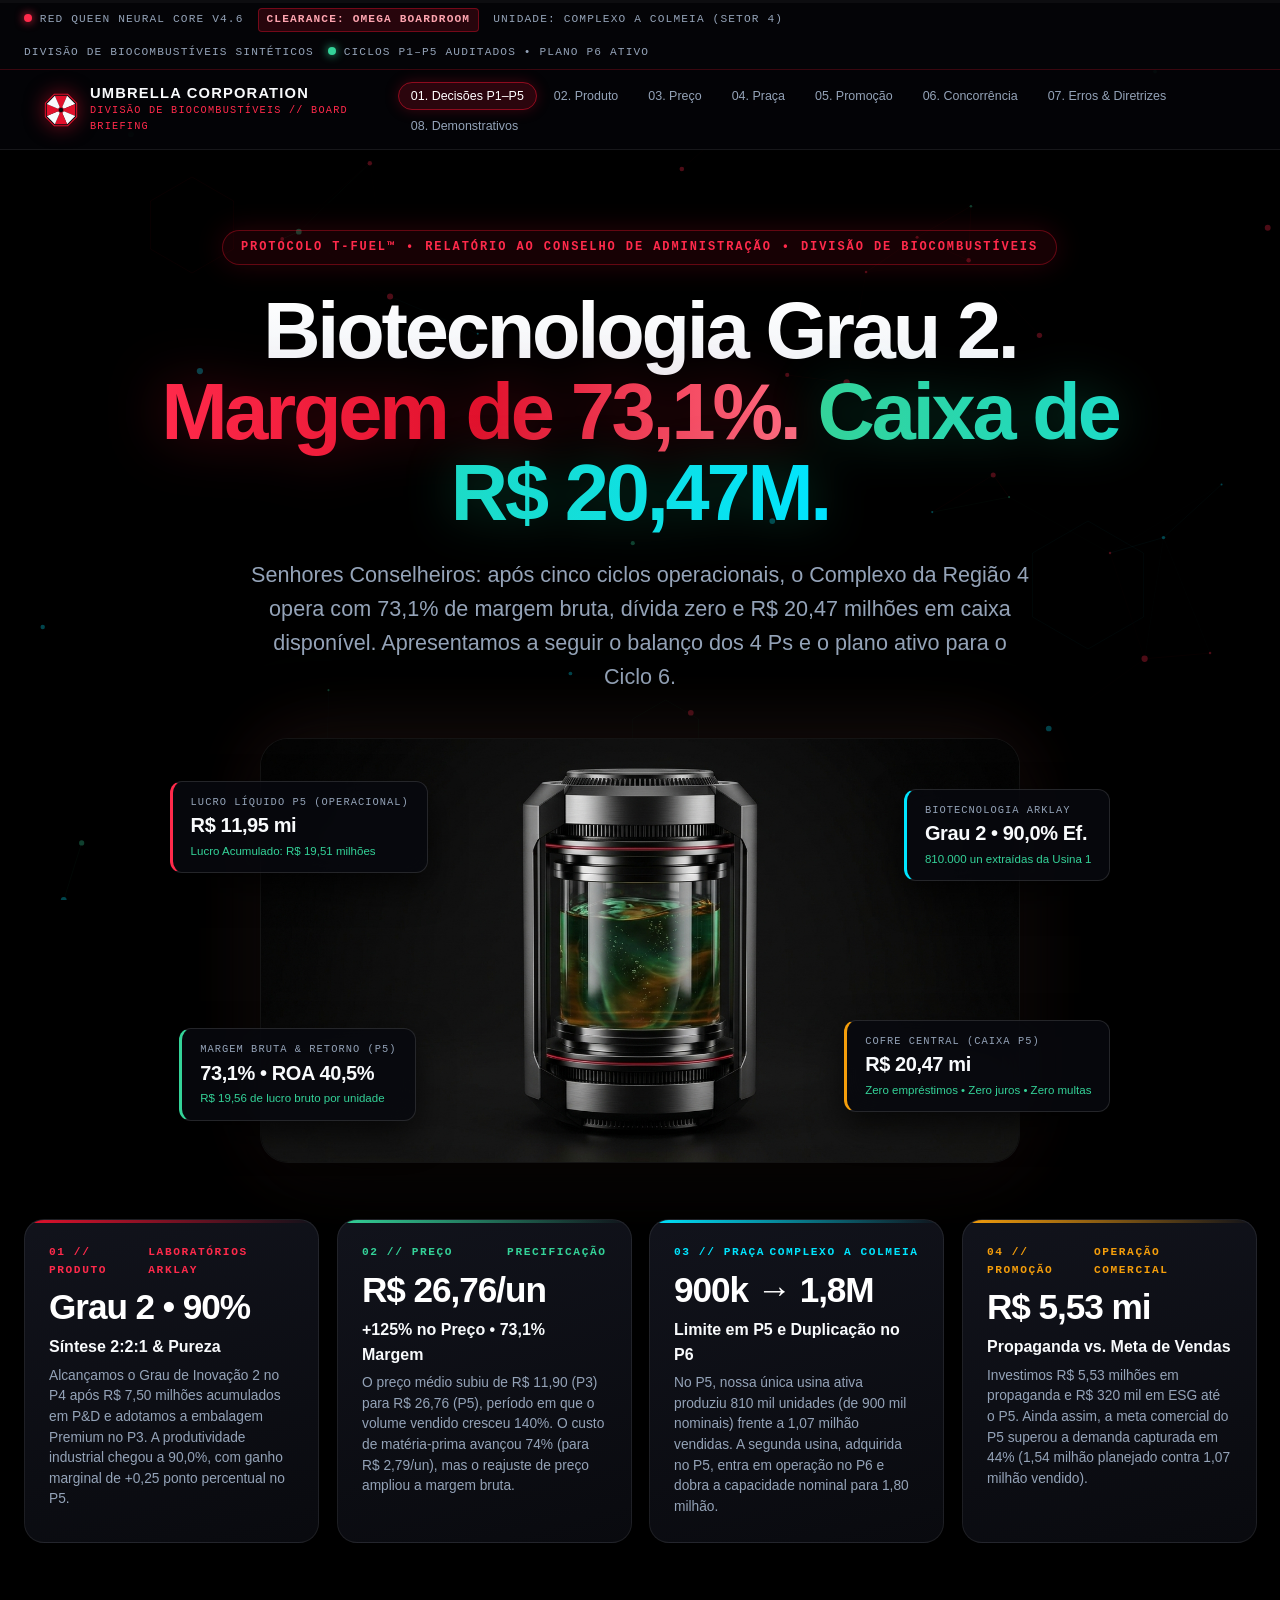
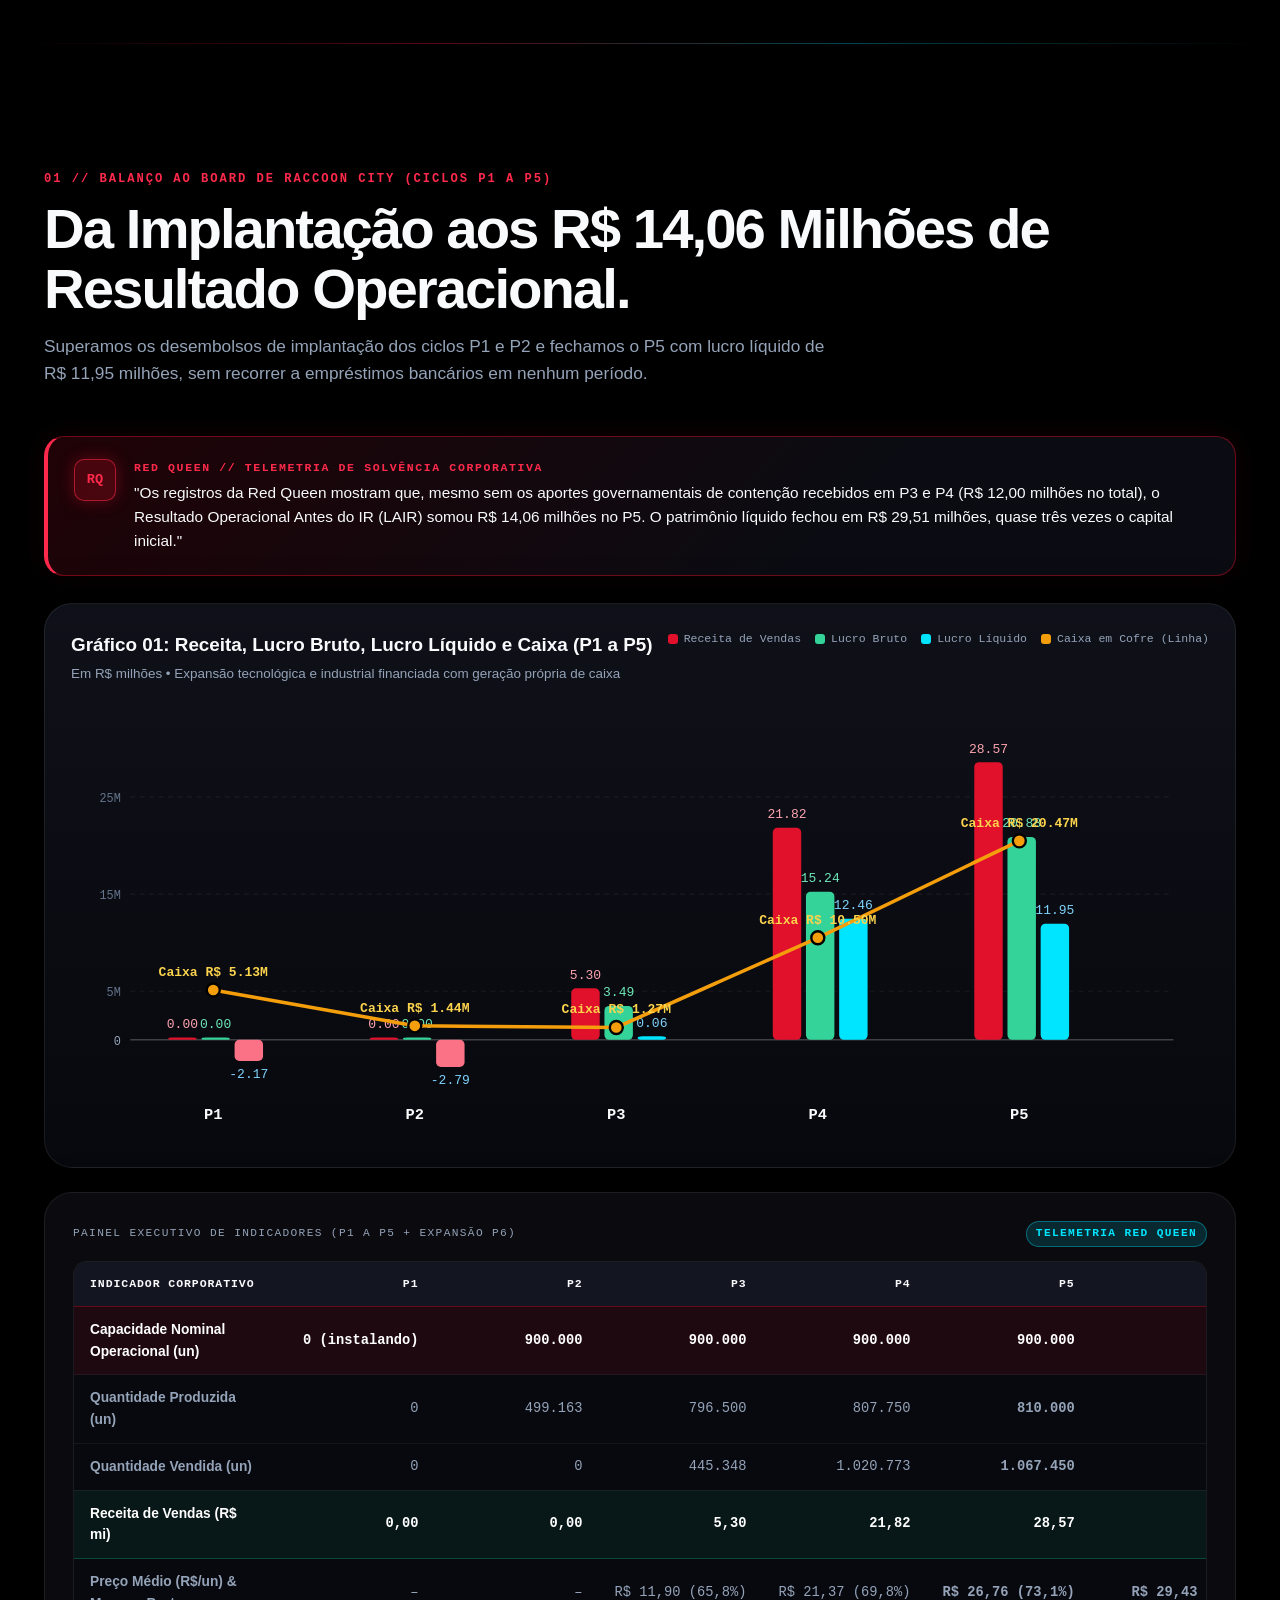
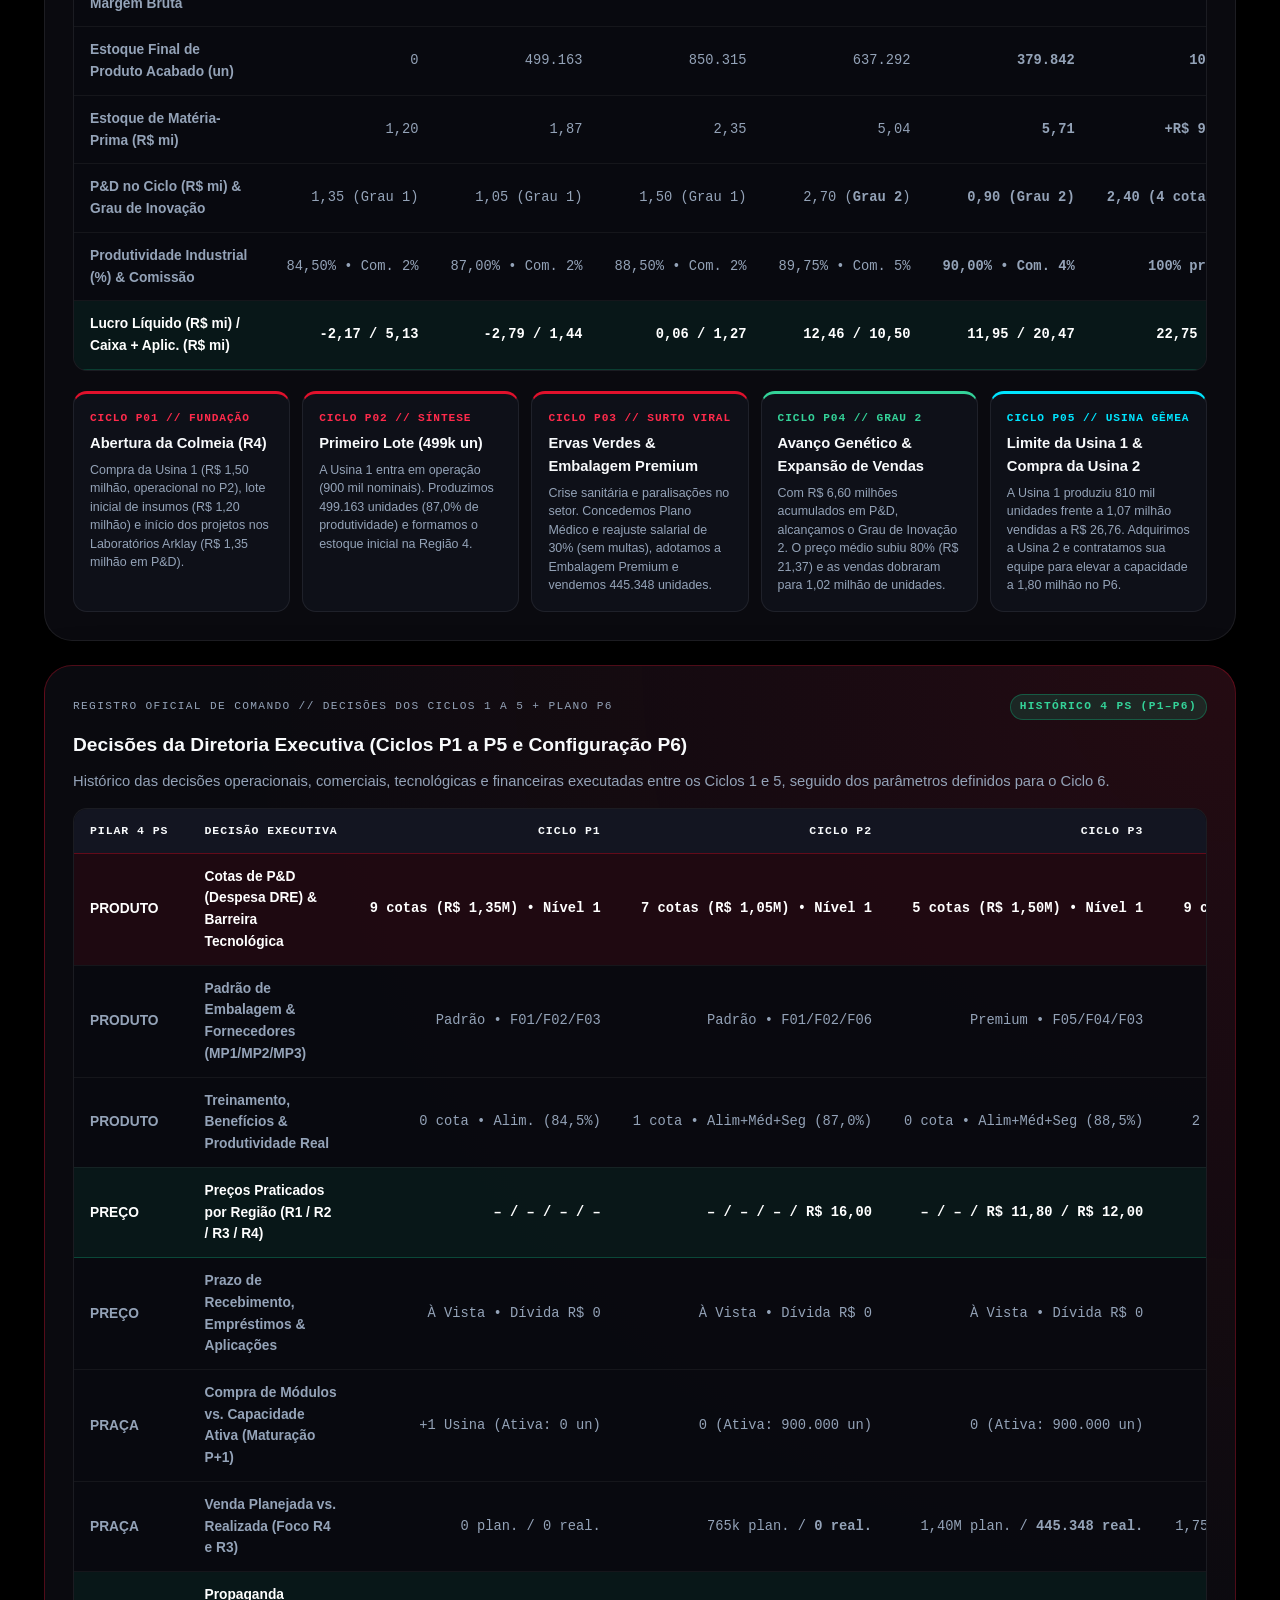
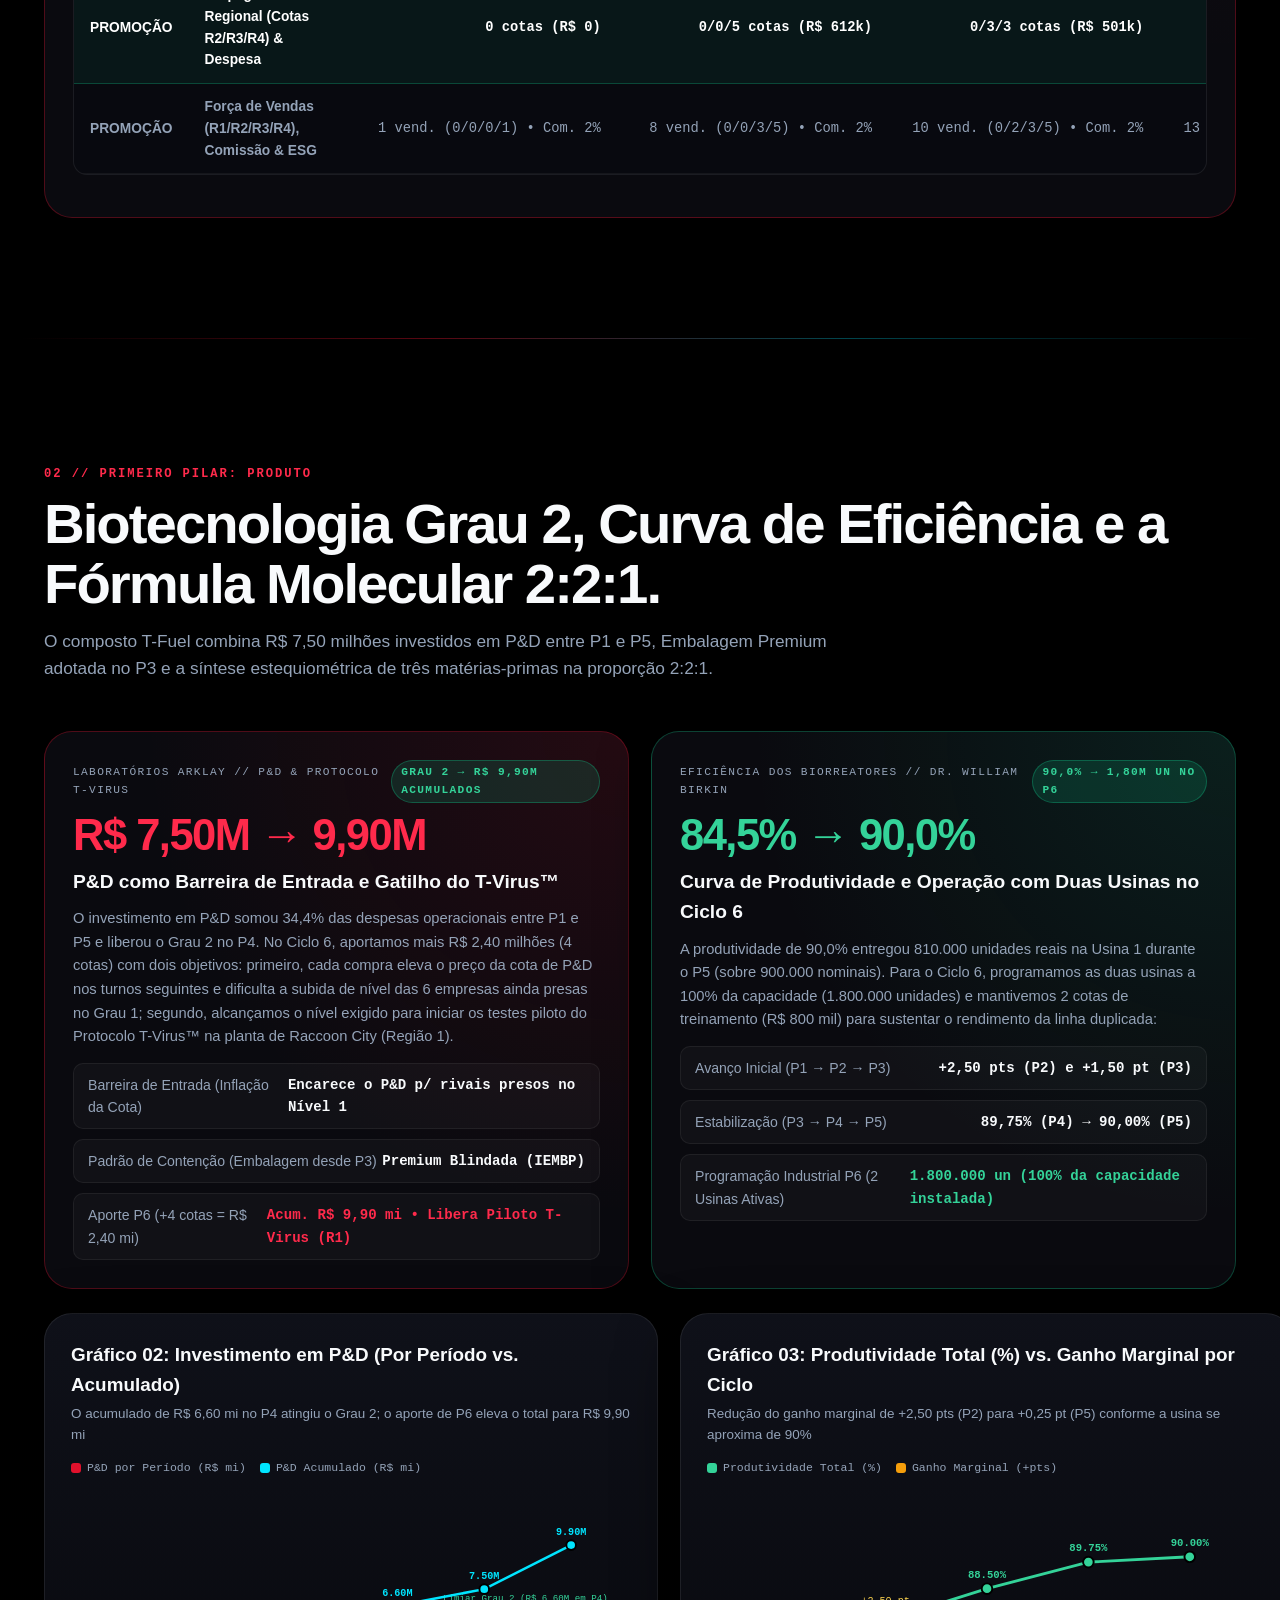
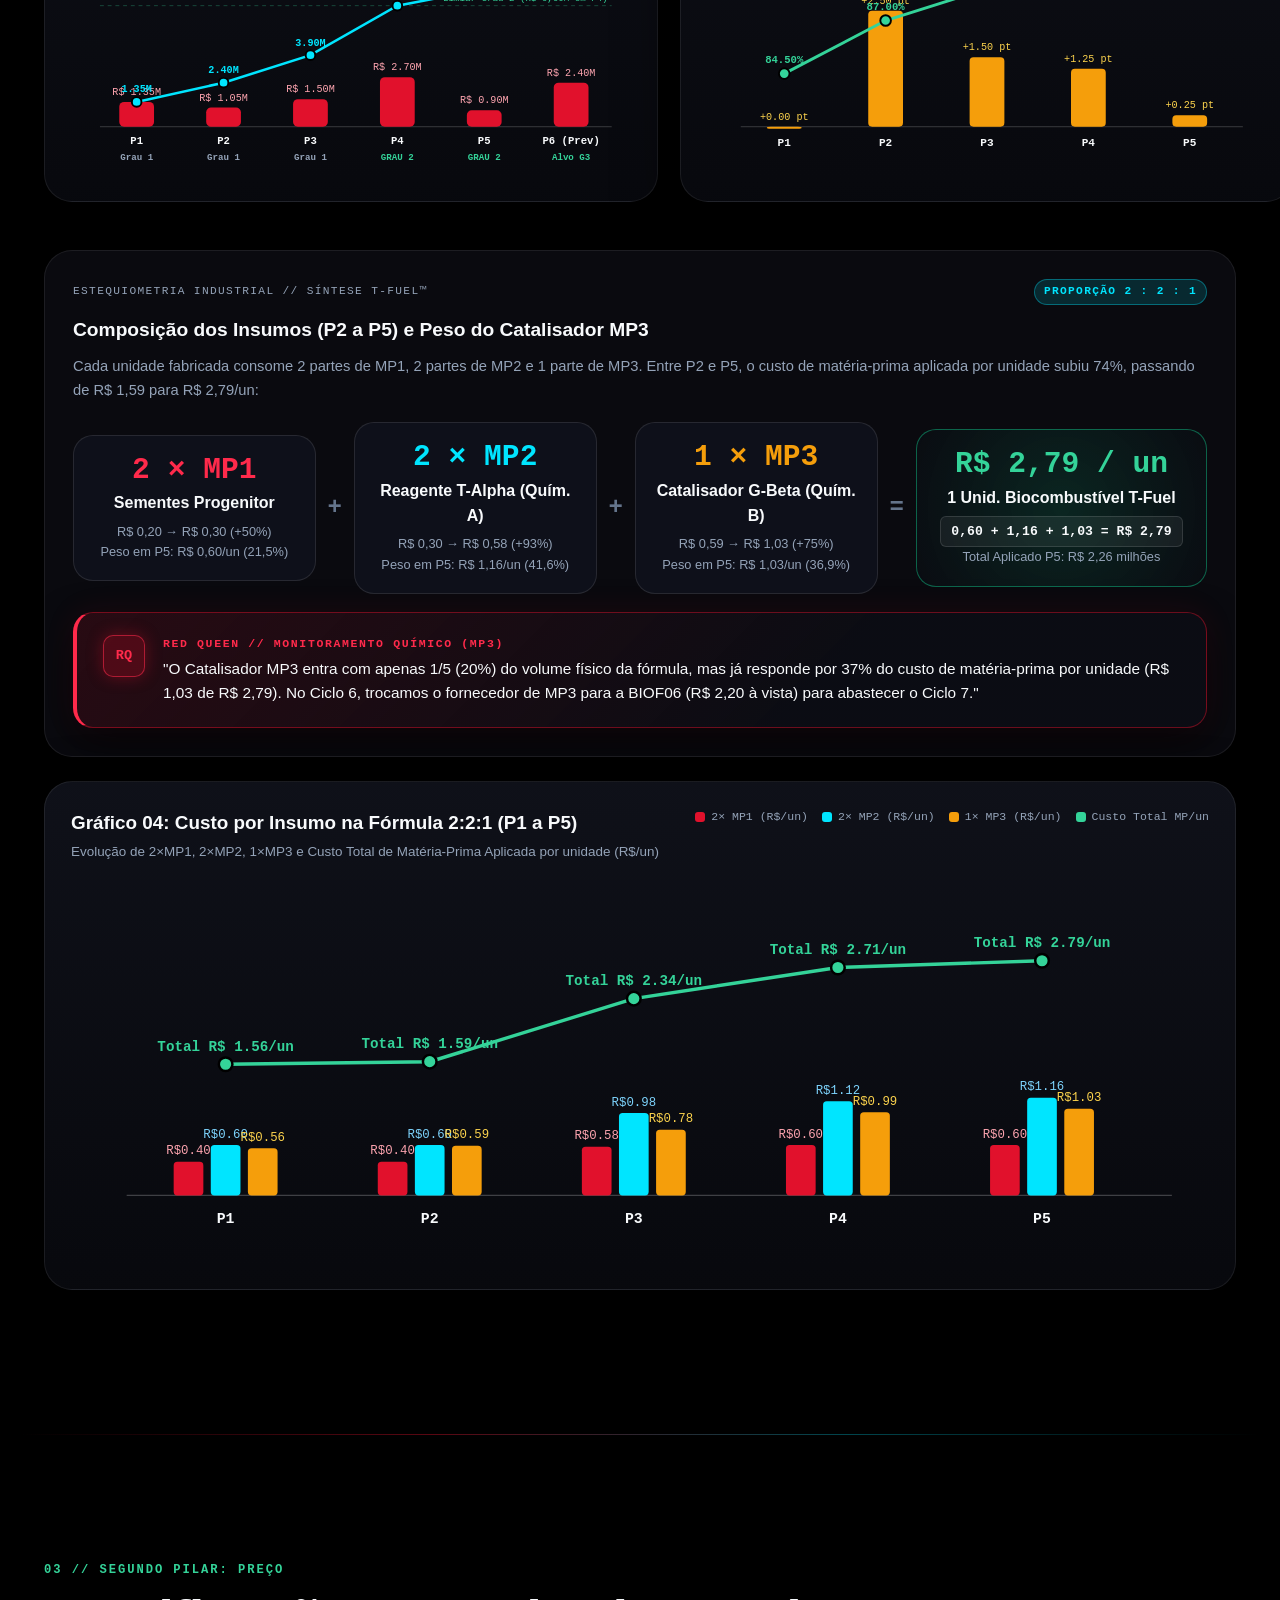
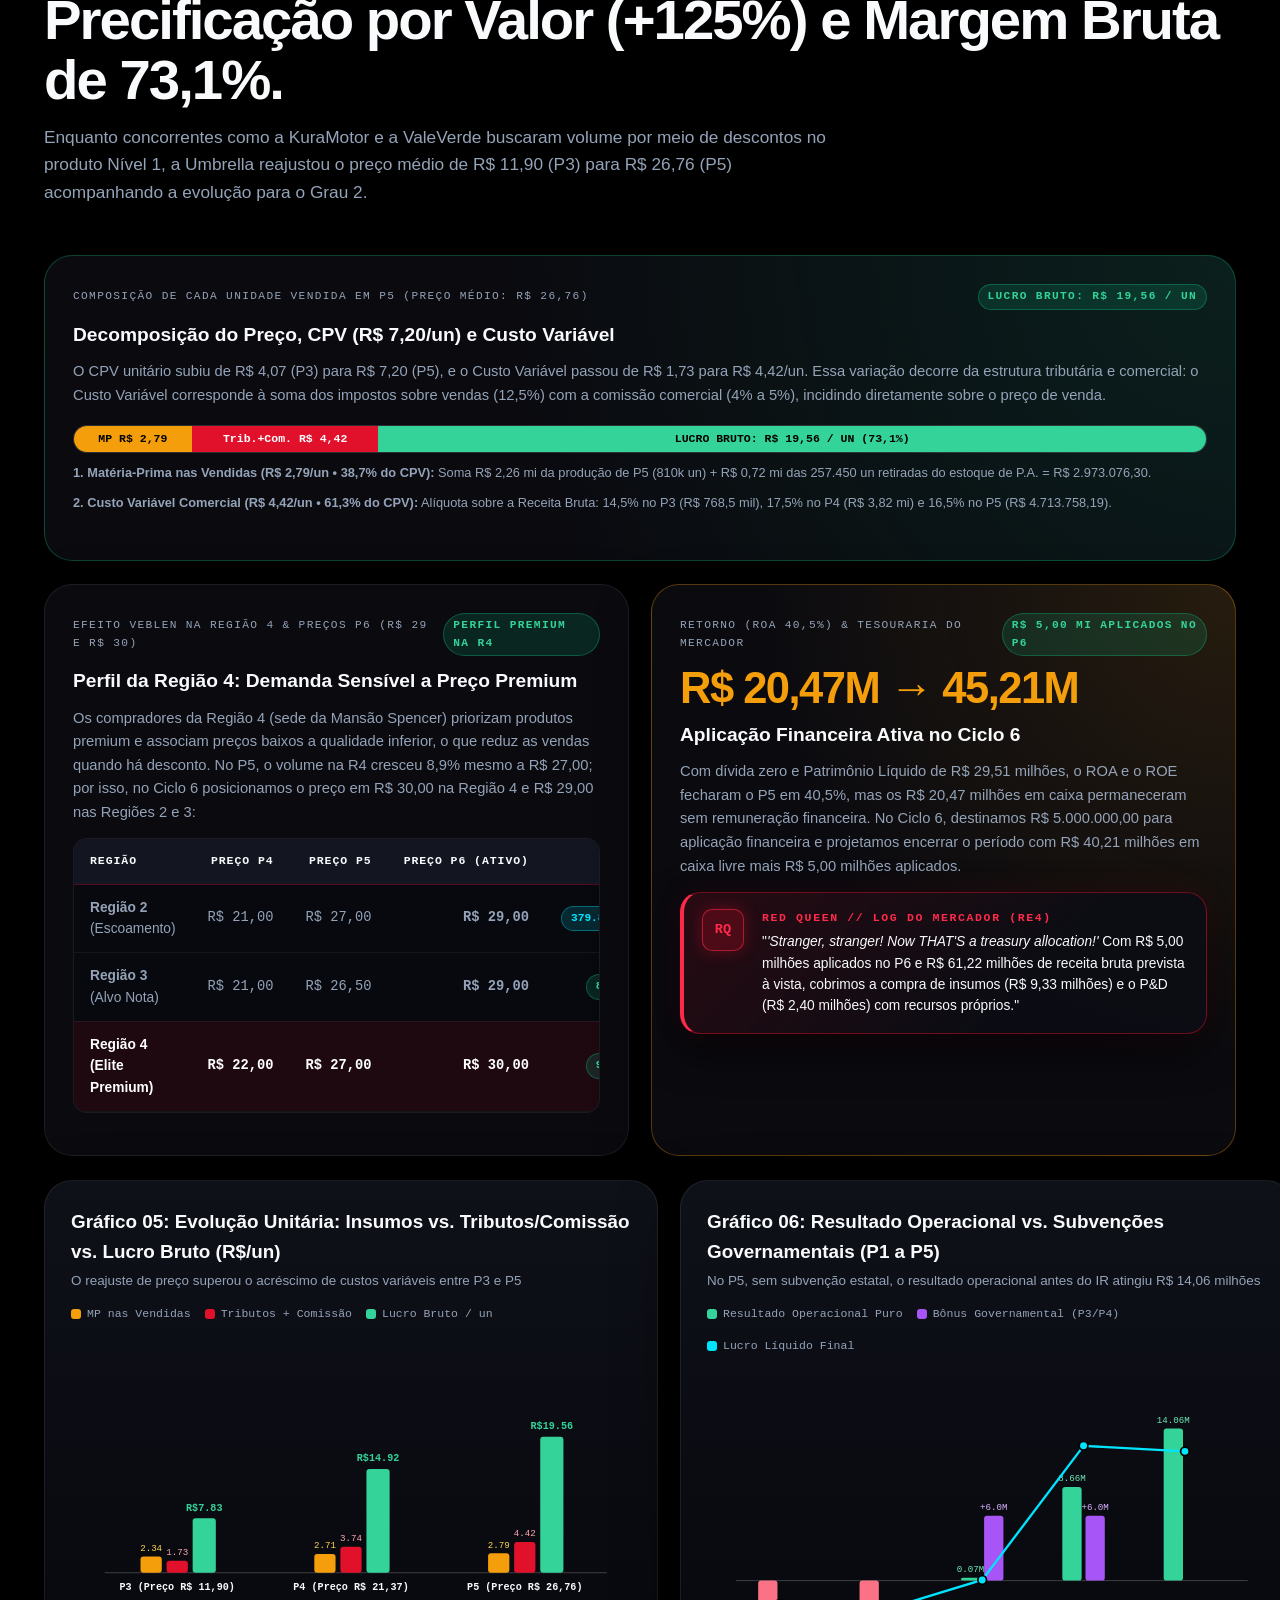
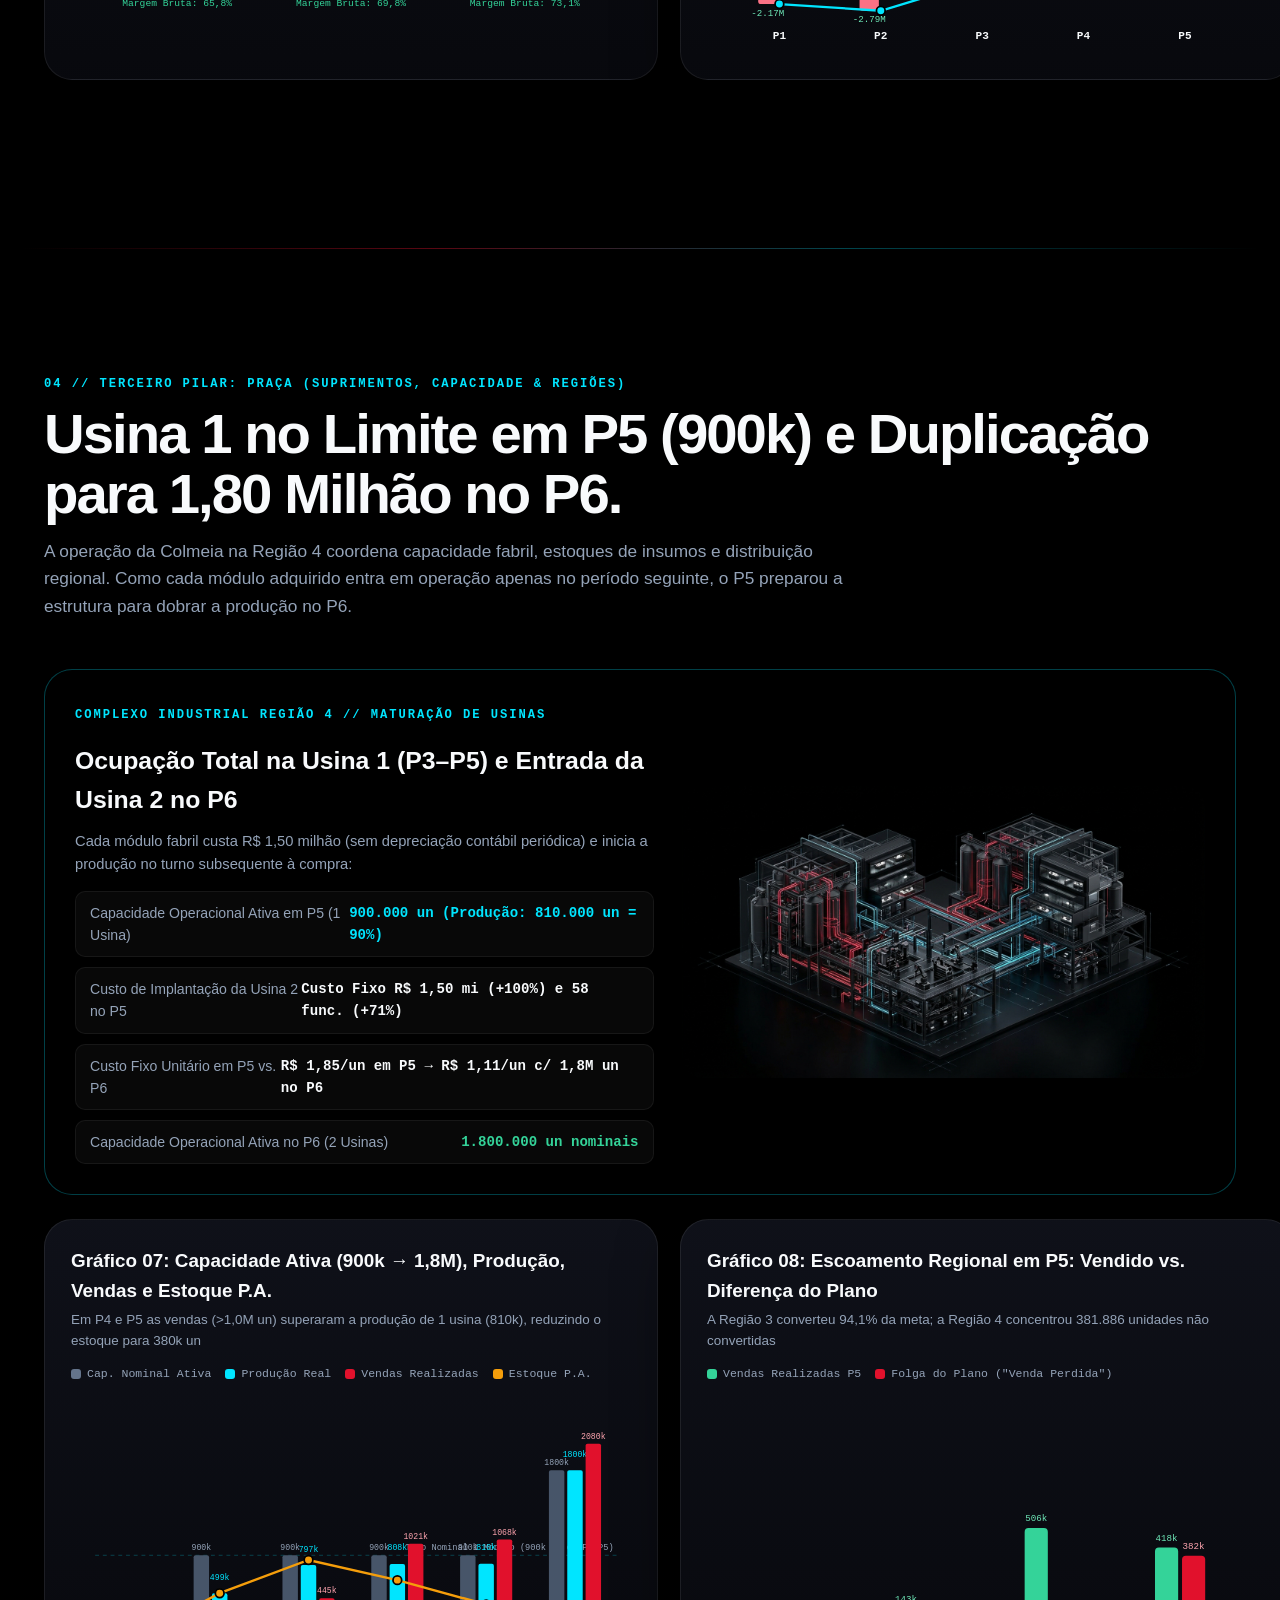
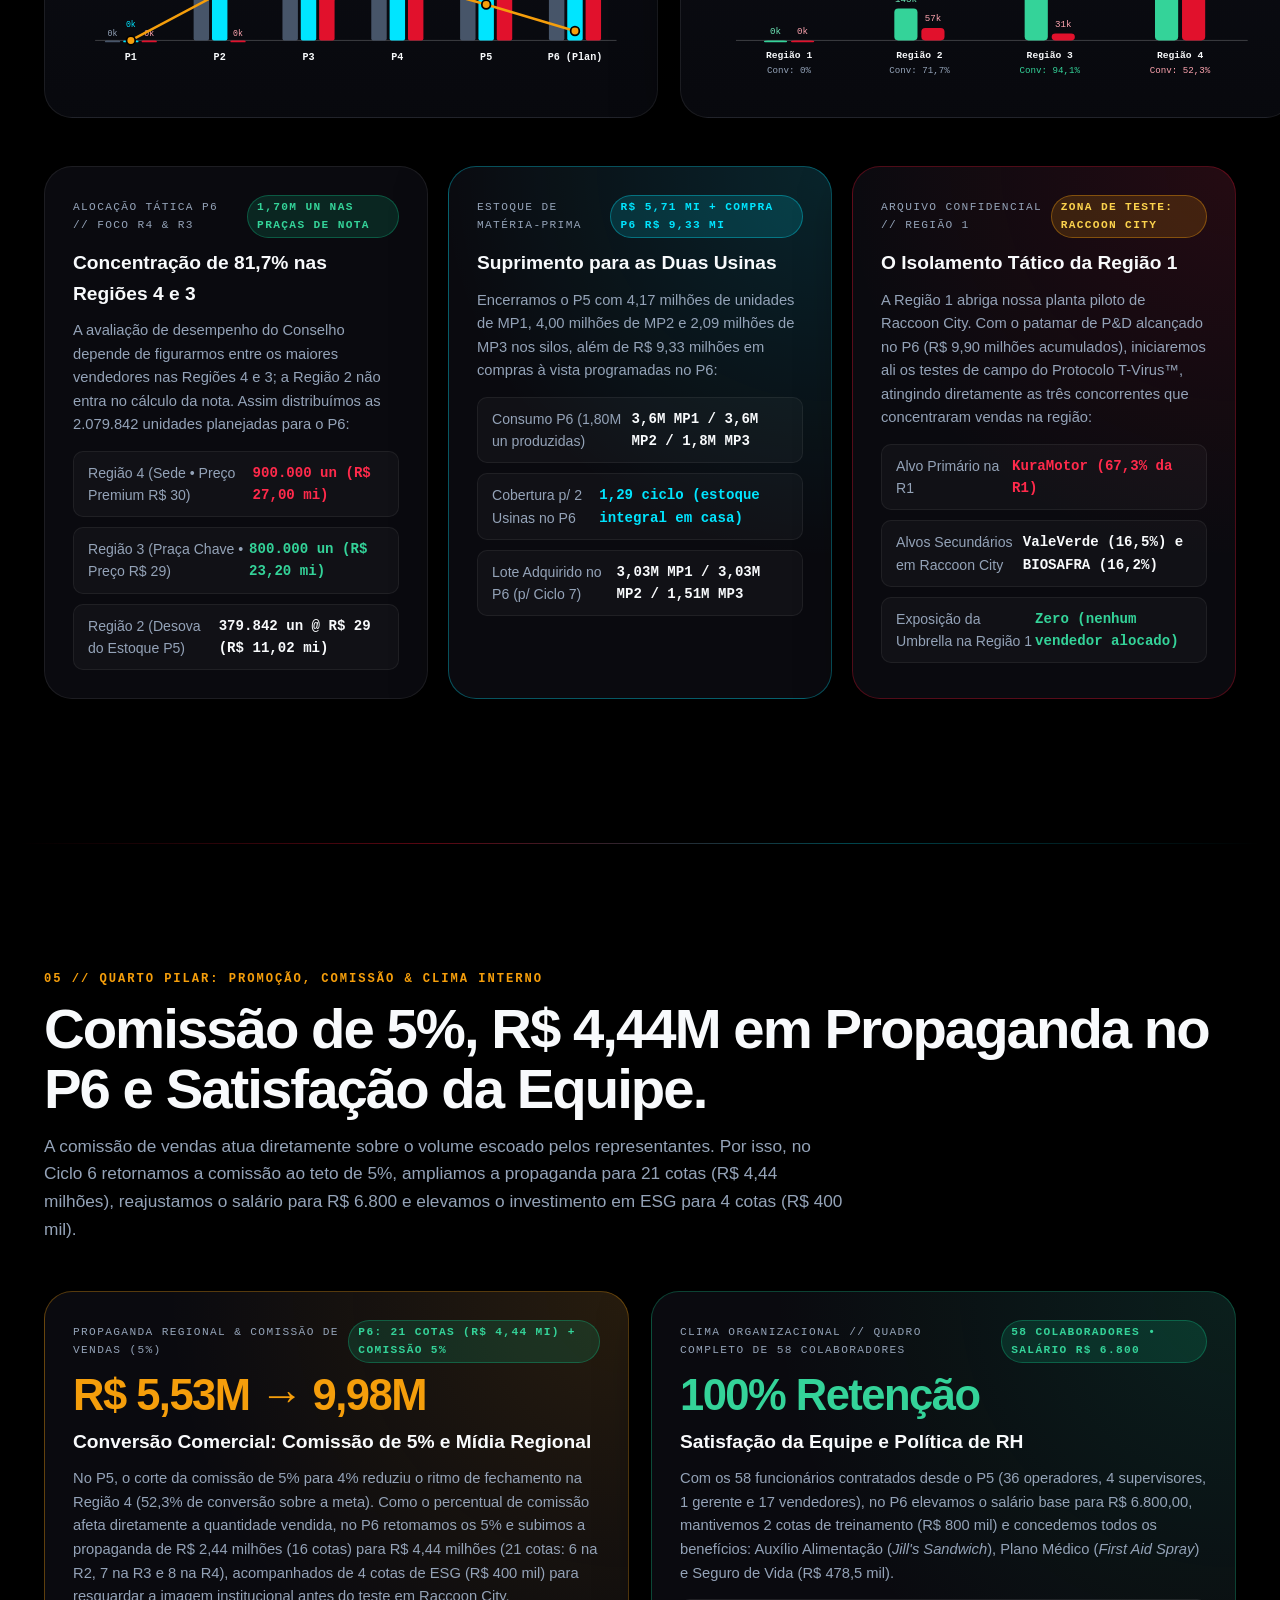
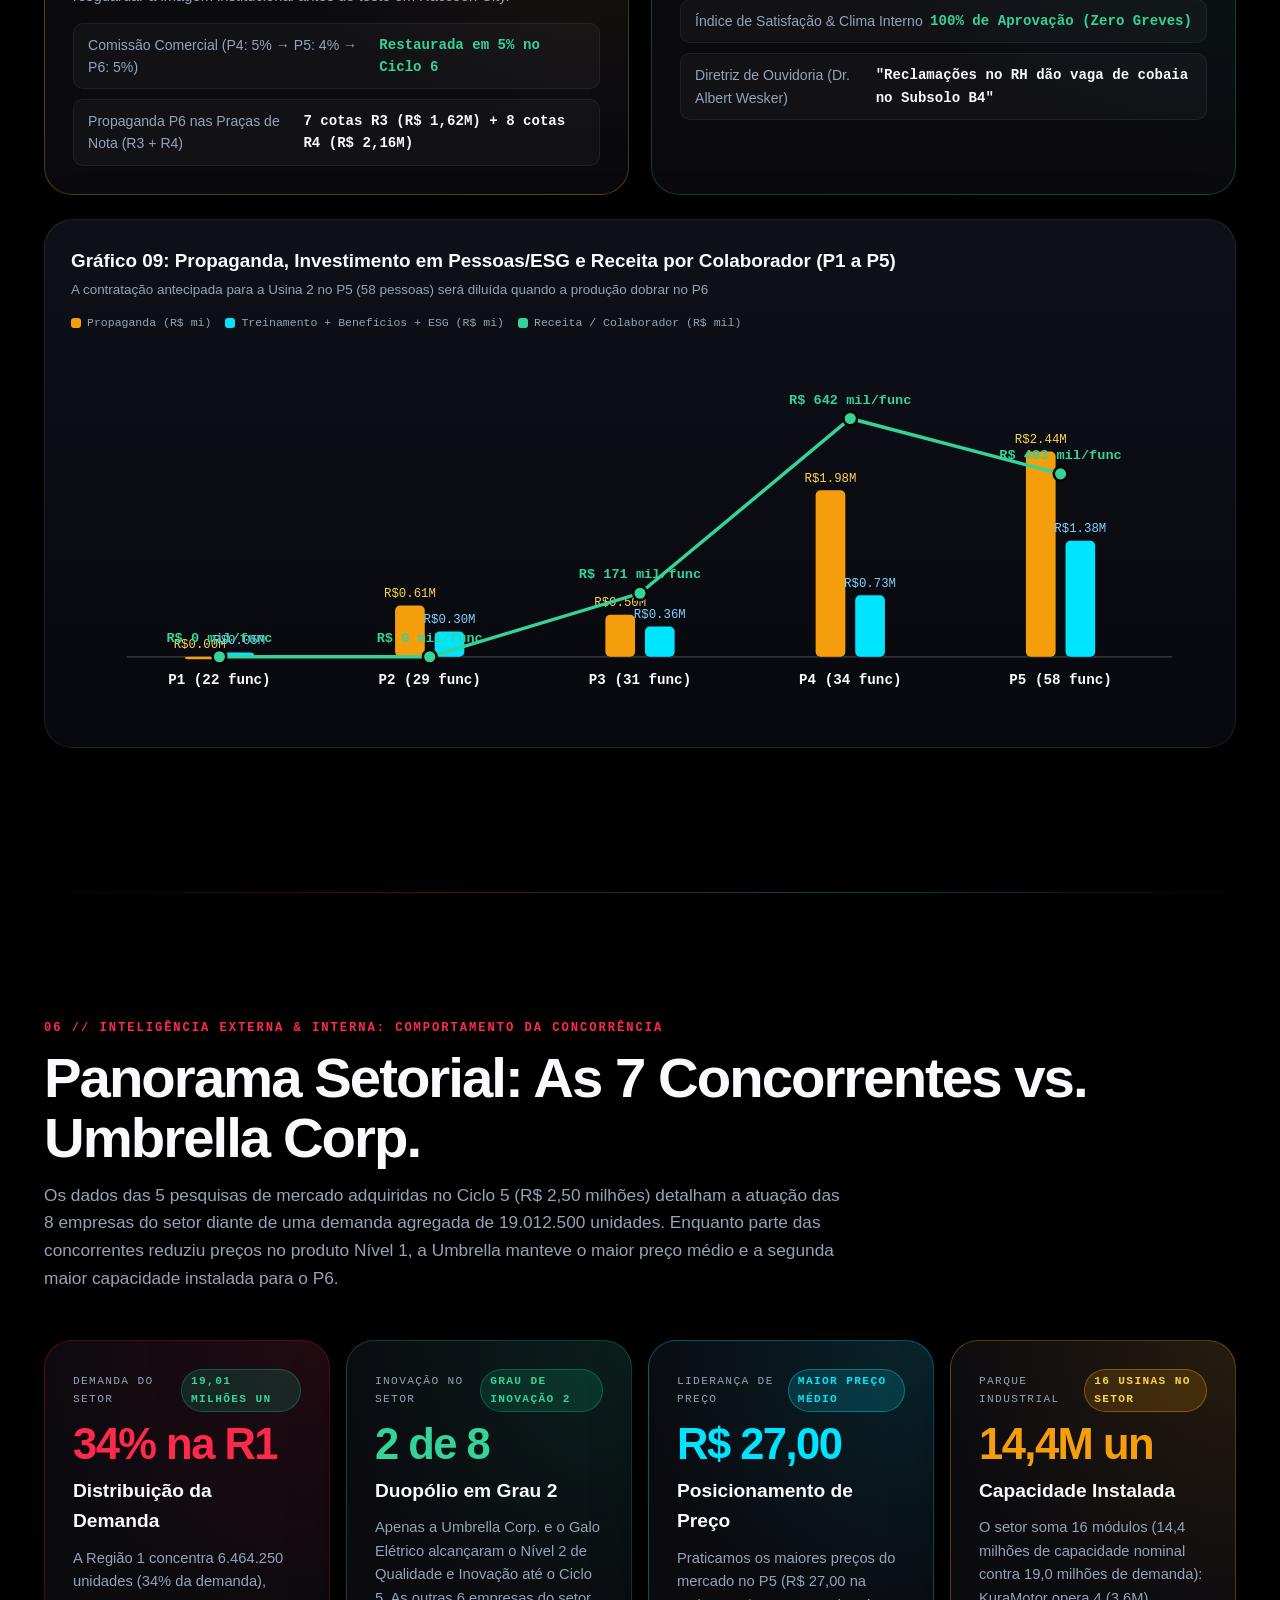
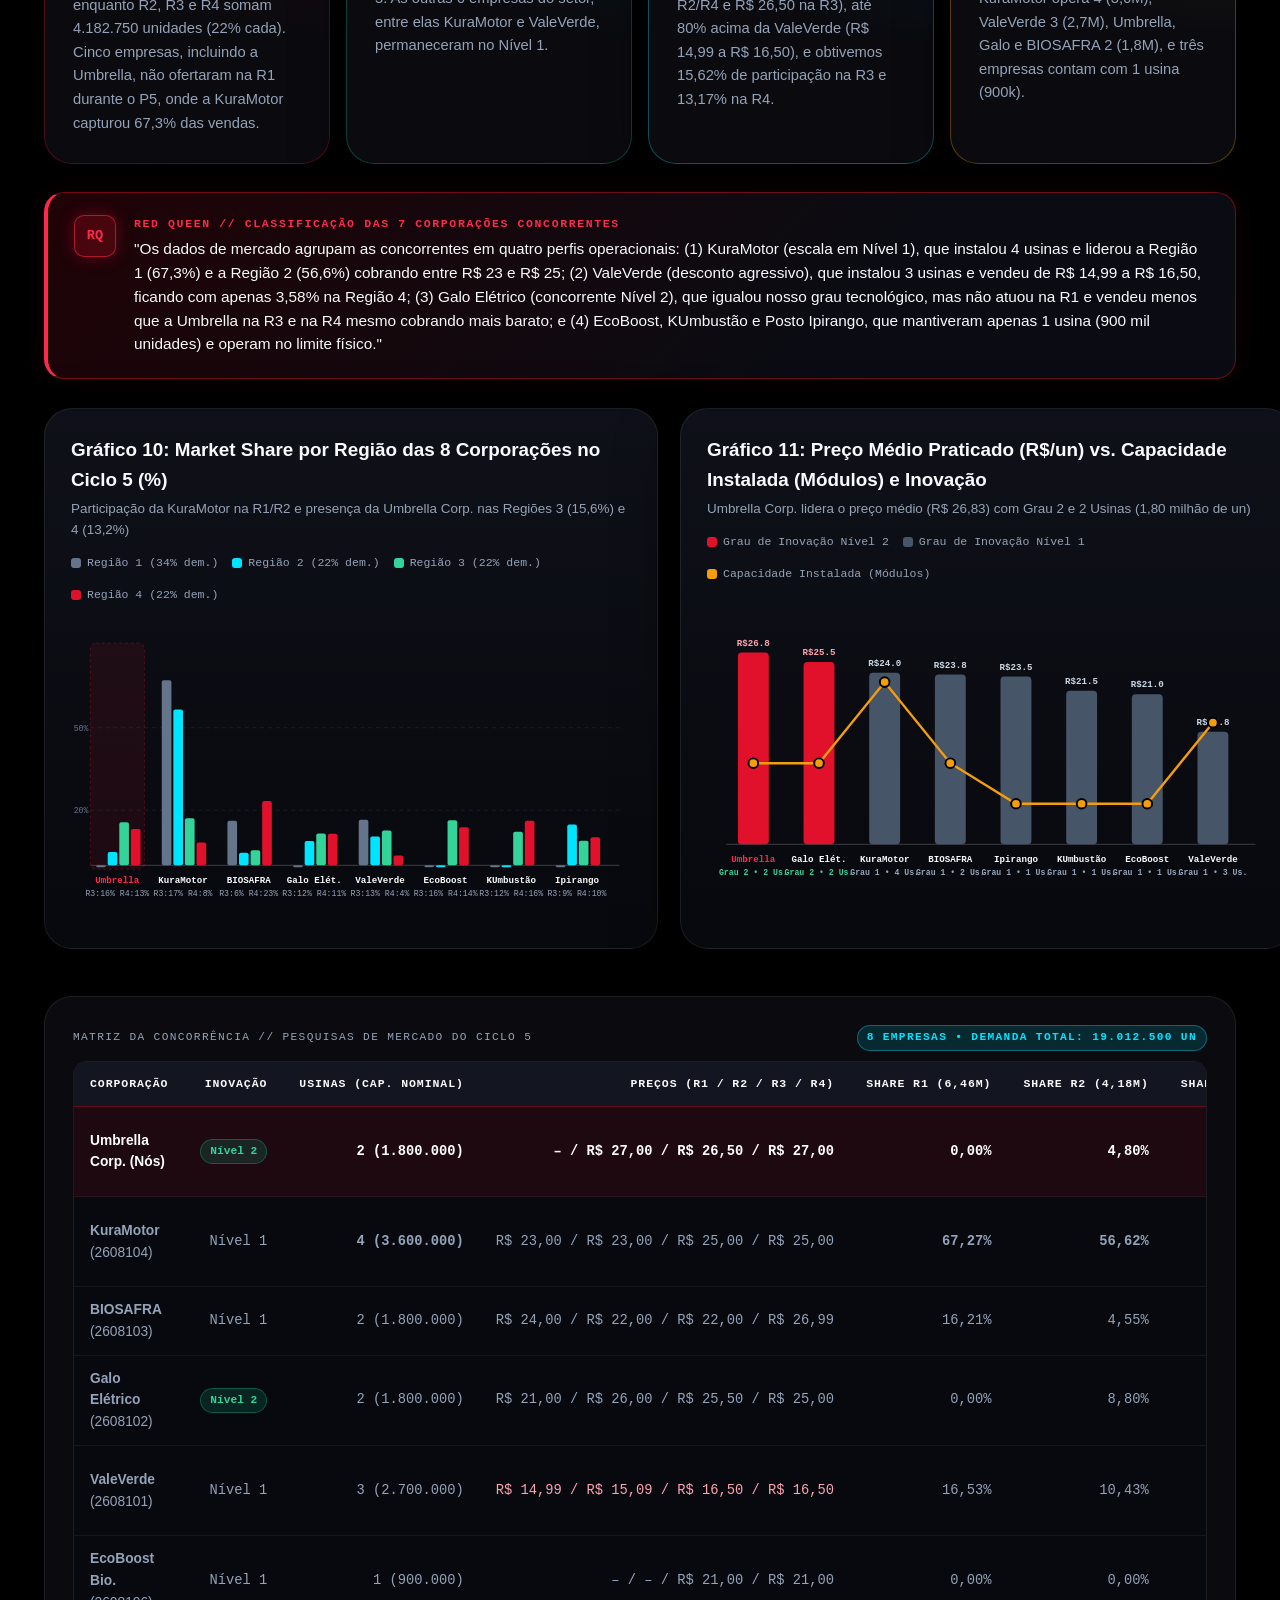
==== commit 394e4ddb: "fix: change Chart 02 label to Por Período and set P1 regional prices to none" ====
--- a/index.html
+++ b/index.html
@@ -433,7 +433,7 @@
               <tr class="highlight-row">
                 <td><strong>PREÇO</strong></td>
                 <td><strong>Preços Praticados por Região (R1 / R2 / R3 / R4)</strong></td>
-                <td class="num-col">– / – / – / R$ 2,33</td>
+                <td class="num-col">– / – / – / –</td>
                 <td class="num-col">– / – / – / R$ 16,00</td>
                 <td class="num-col">– / – / R$ 11,80 / R$ 12,00</td>
                 <td class="num-col">– / R$ 21 / R$ 21 / R$ 22</td>
@@ -572,11 +572,11 @@
         <div class="chart-panel reveal-on-scroll" id="chartPnD">
           <div class="chart-header">
             <div class="chart-title-group">
-              <h3>Gráfico 02: Investimento em P&amp;D (Anual vs. Acumulado)</h3>
+              <h3>Gráfico 02: Investimento em P&amp;D (Por Período vs. Acumulado)</h3>
               <p>O acumulado de R$ 6,60 mi no P4 atingiu o Grau 2; o aporte de P6 eleva o total para R$ 9,90 mi</p>
             </div>
             <div class="chart-legend">
-              <span class="legend-item"><span class="legend-swatch" style="background:#e1112c"></span>P&amp;D no Ciclo (R$ mi)</span>
+              <span class="legend-item"><span class="legend-swatch" style="background:#e1112c"></span>P&amp;D por Período (R$ mi)</span>
               <span class="legend-item"><span class="legend-swatch" style="background:#00e5ff"></span>P&amp;D Acumulado (R$ mi)</span>
             </div>
           </div>
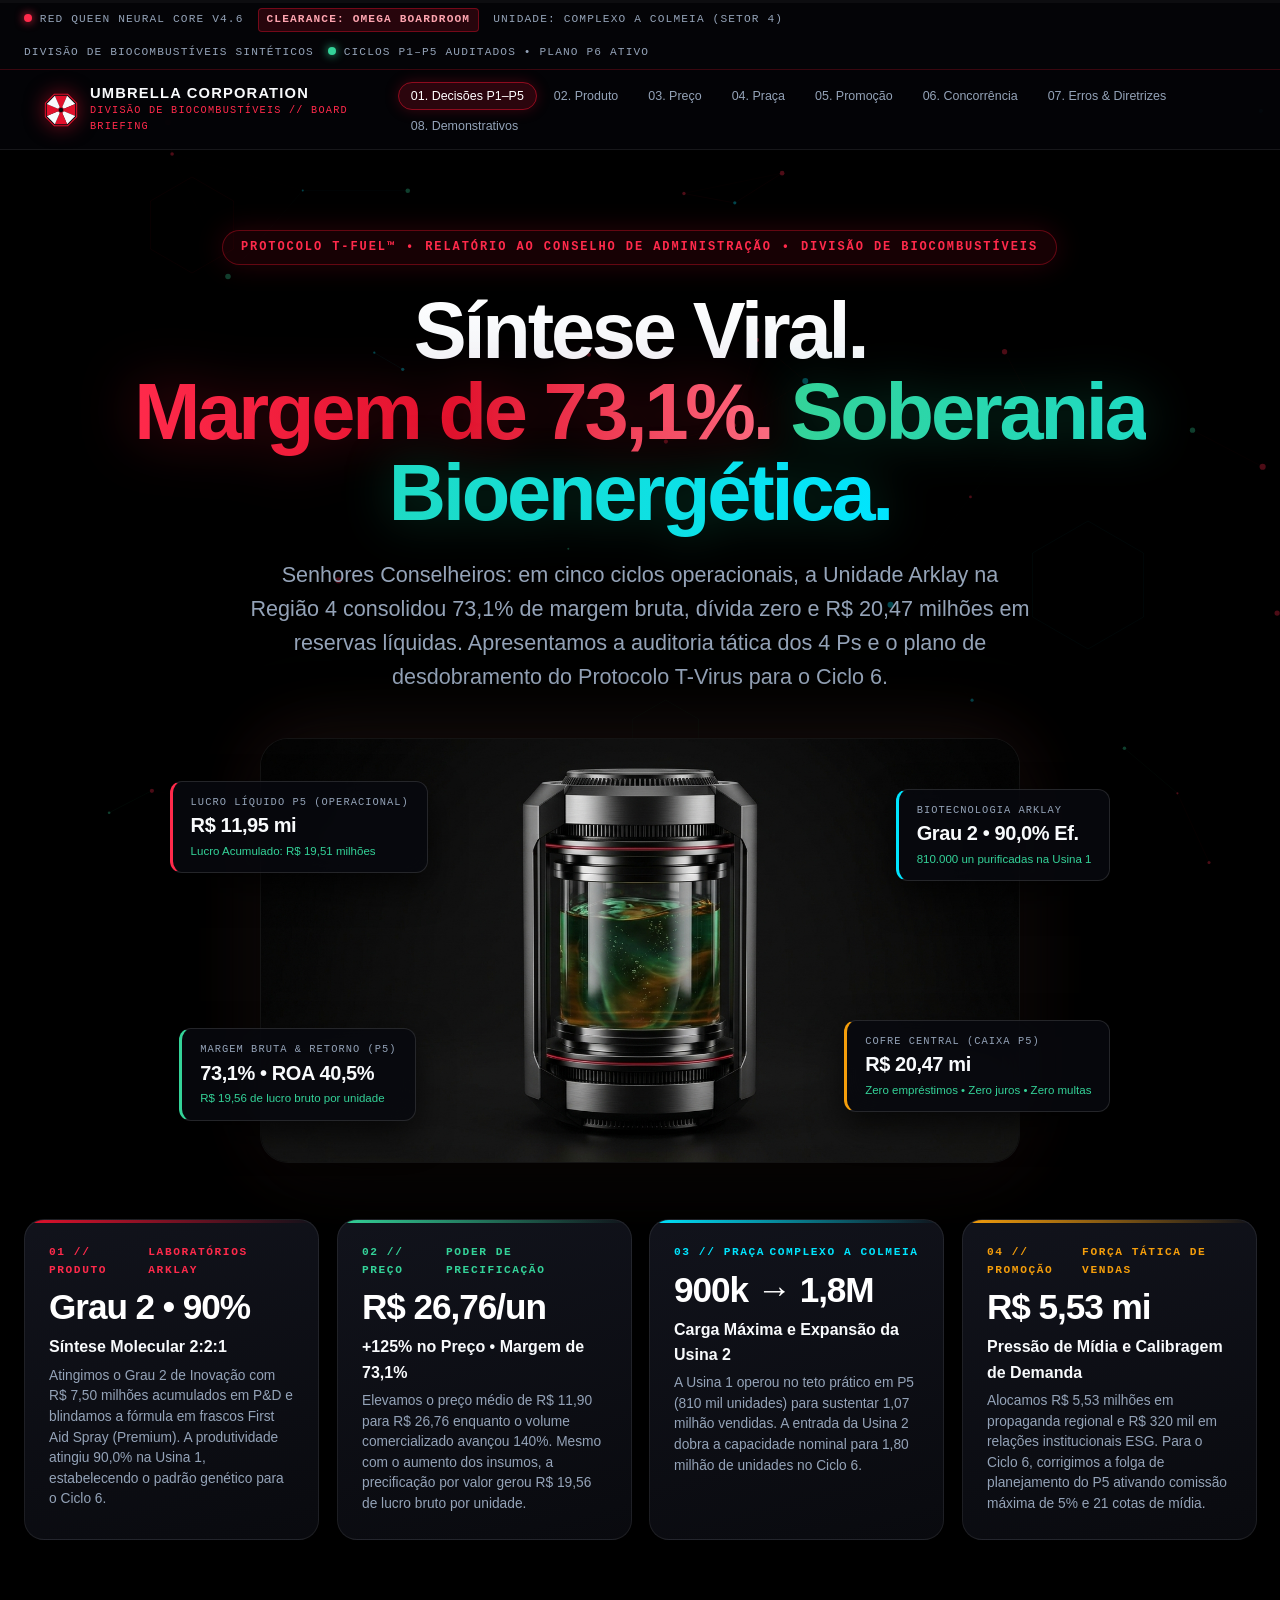
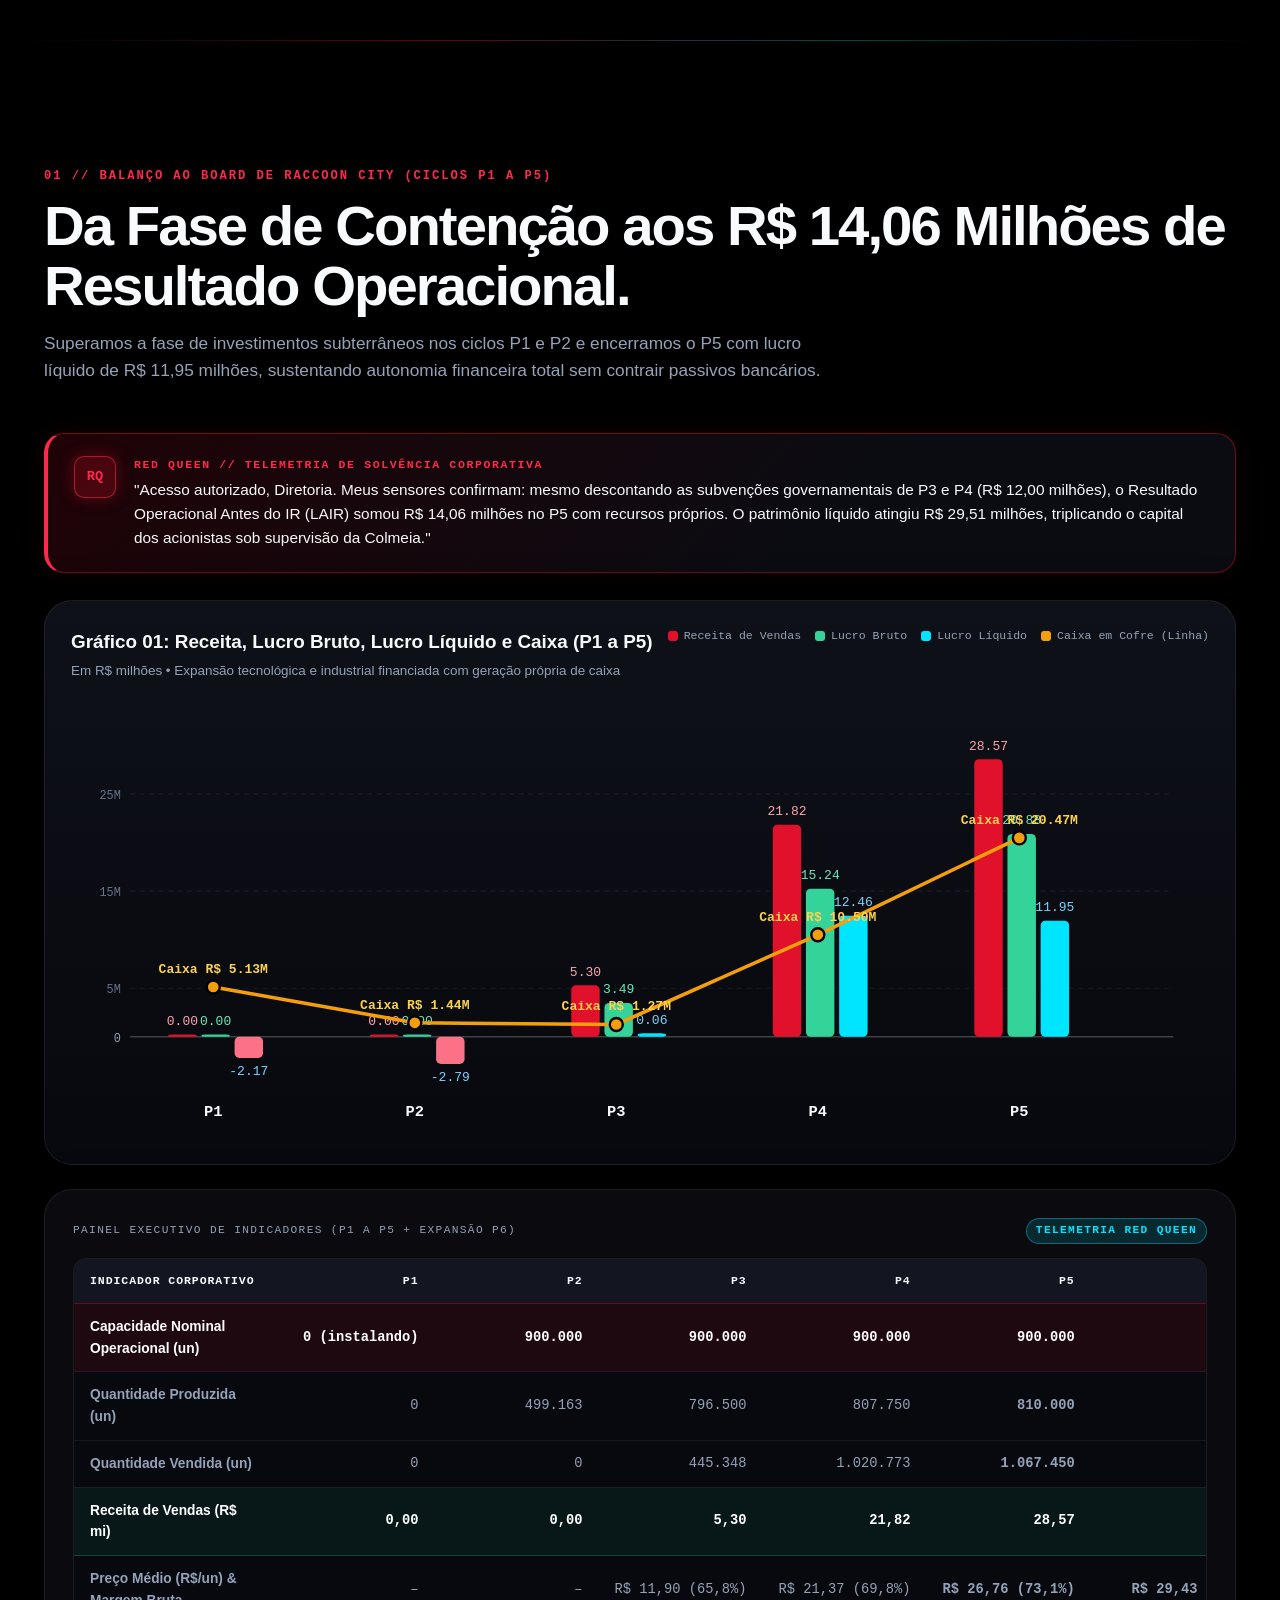
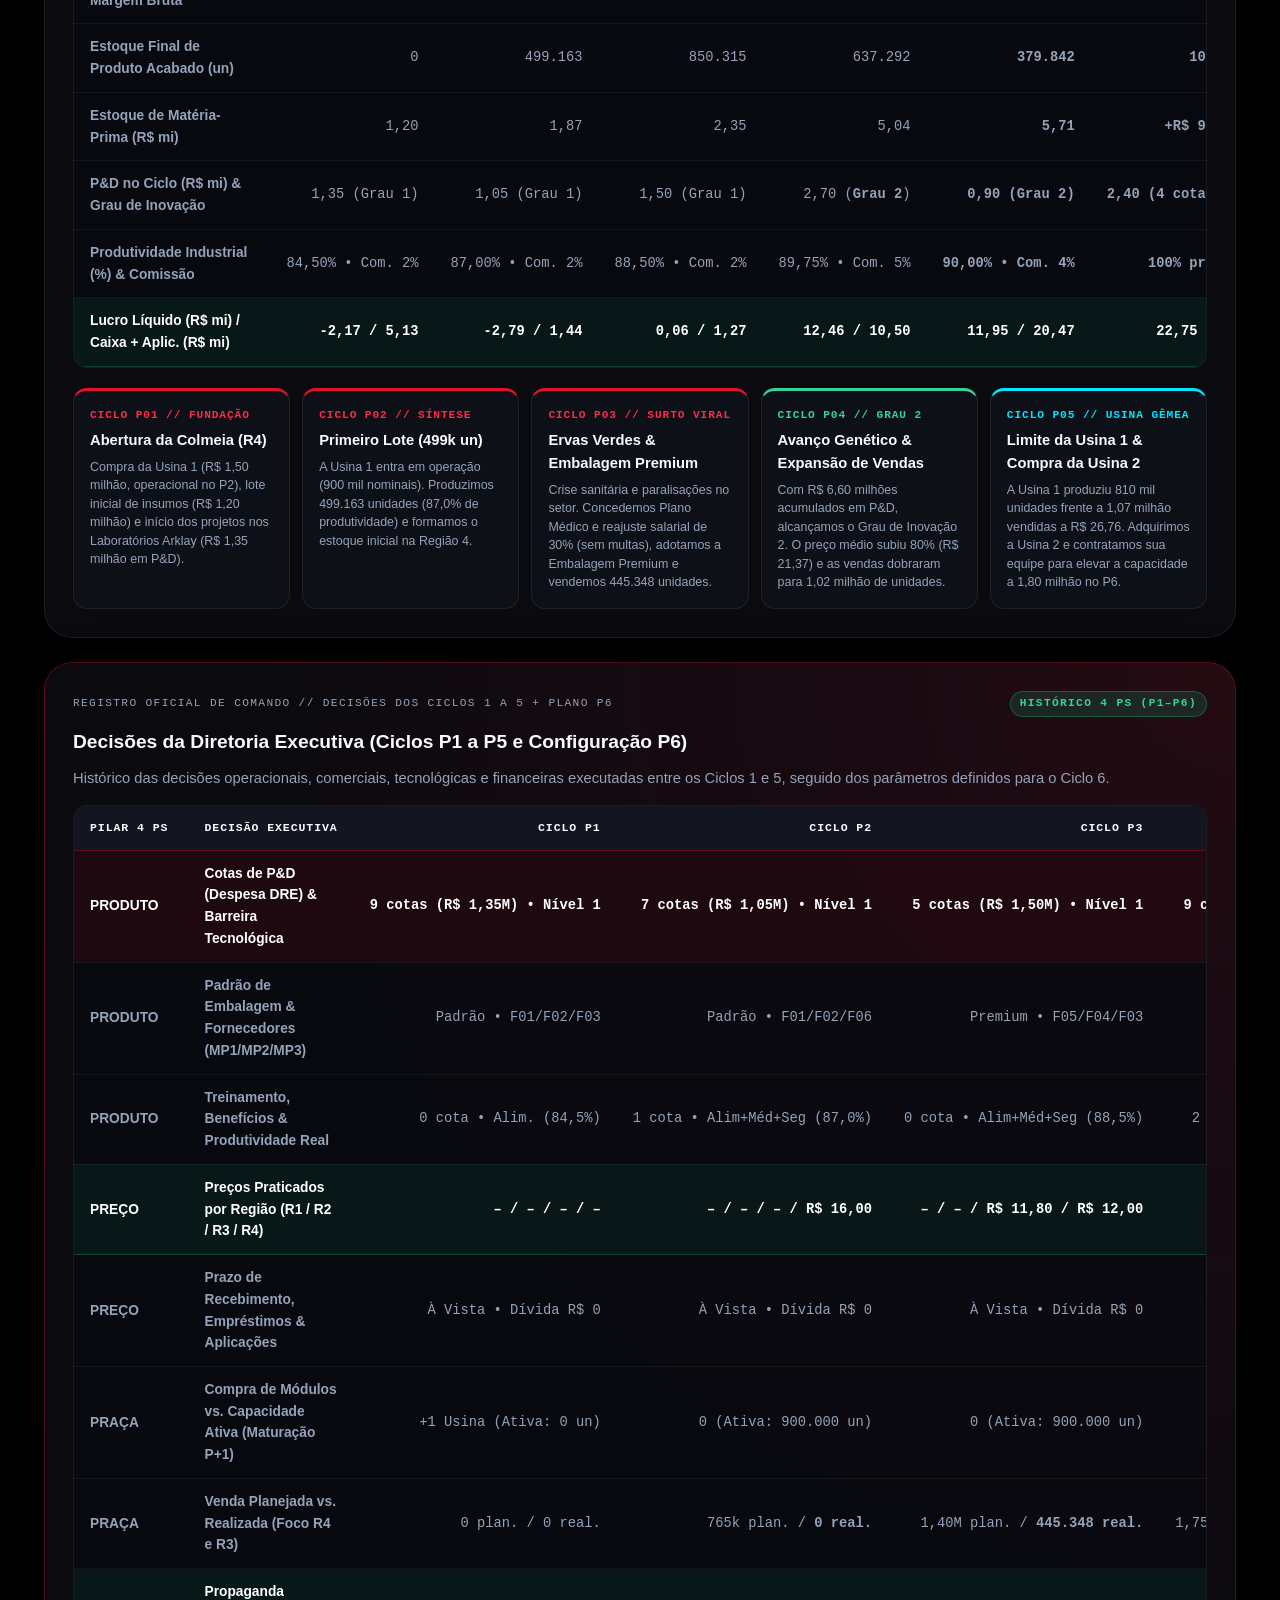
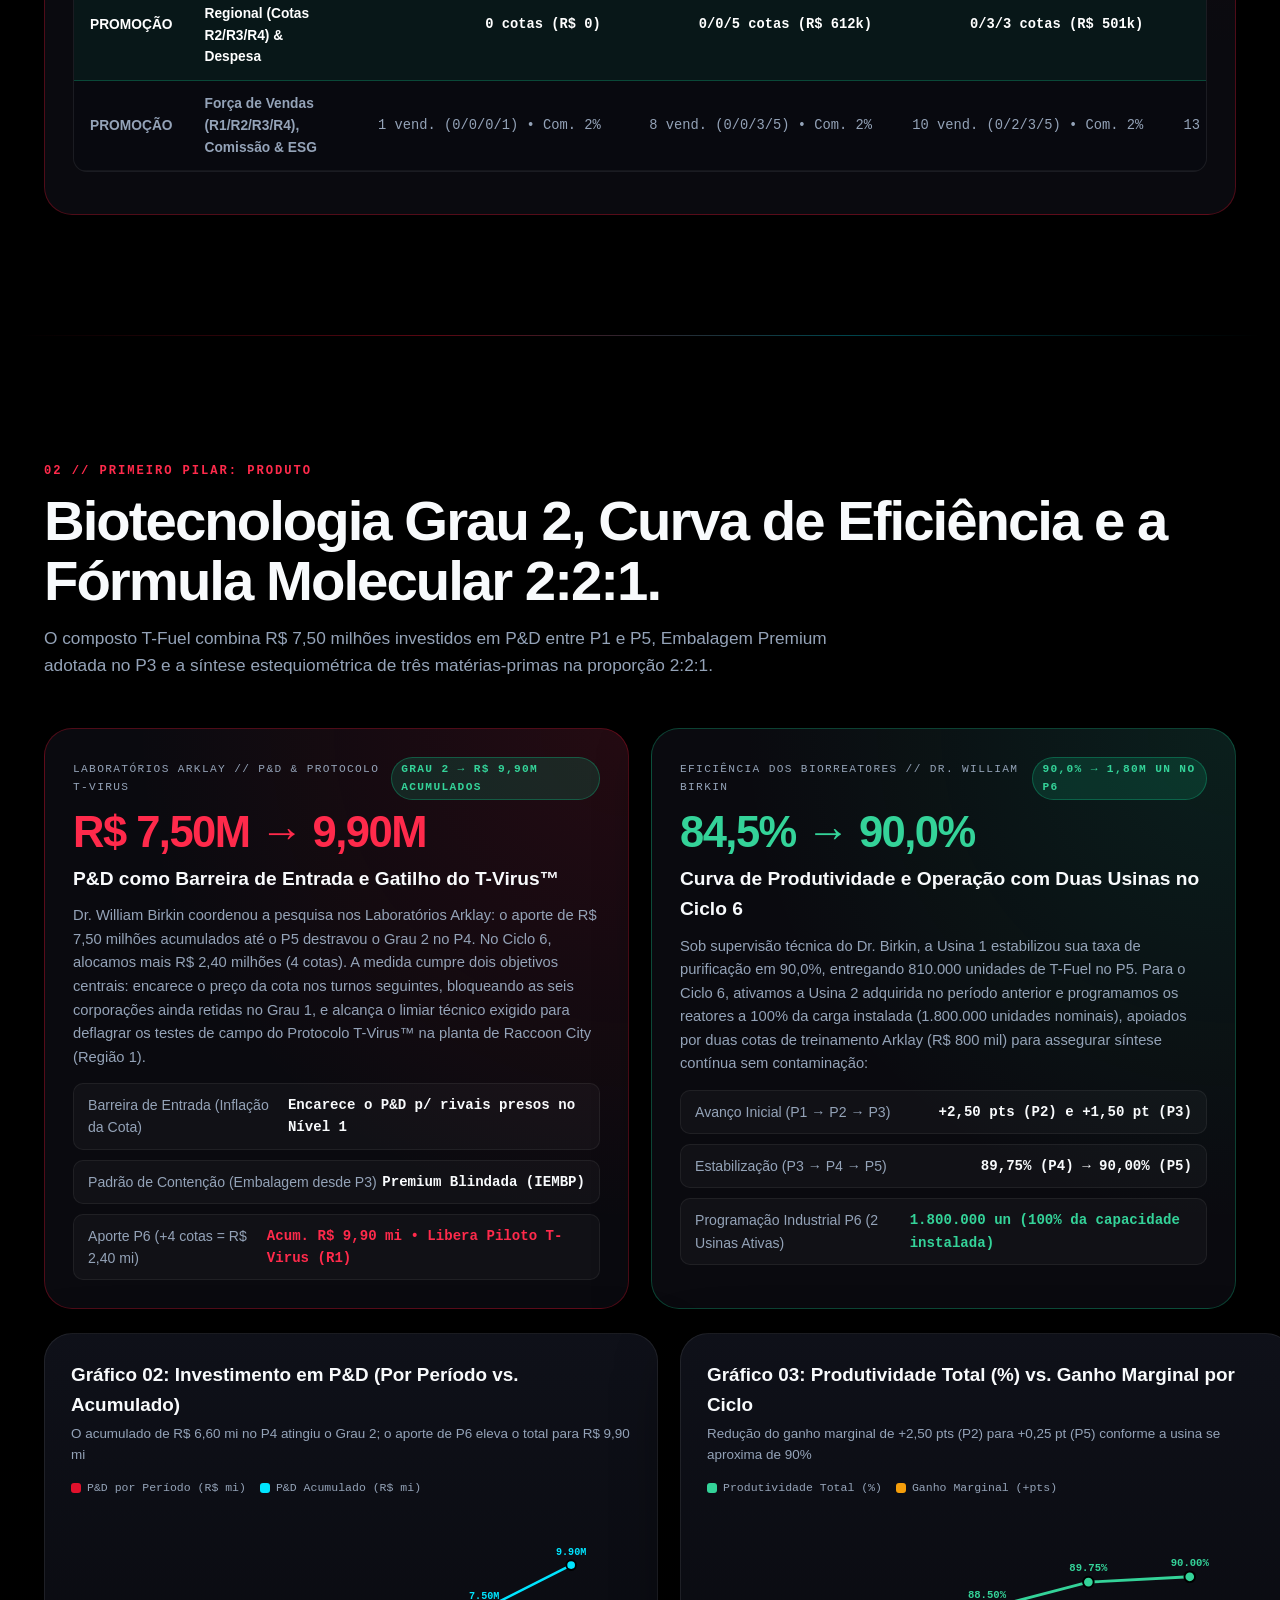
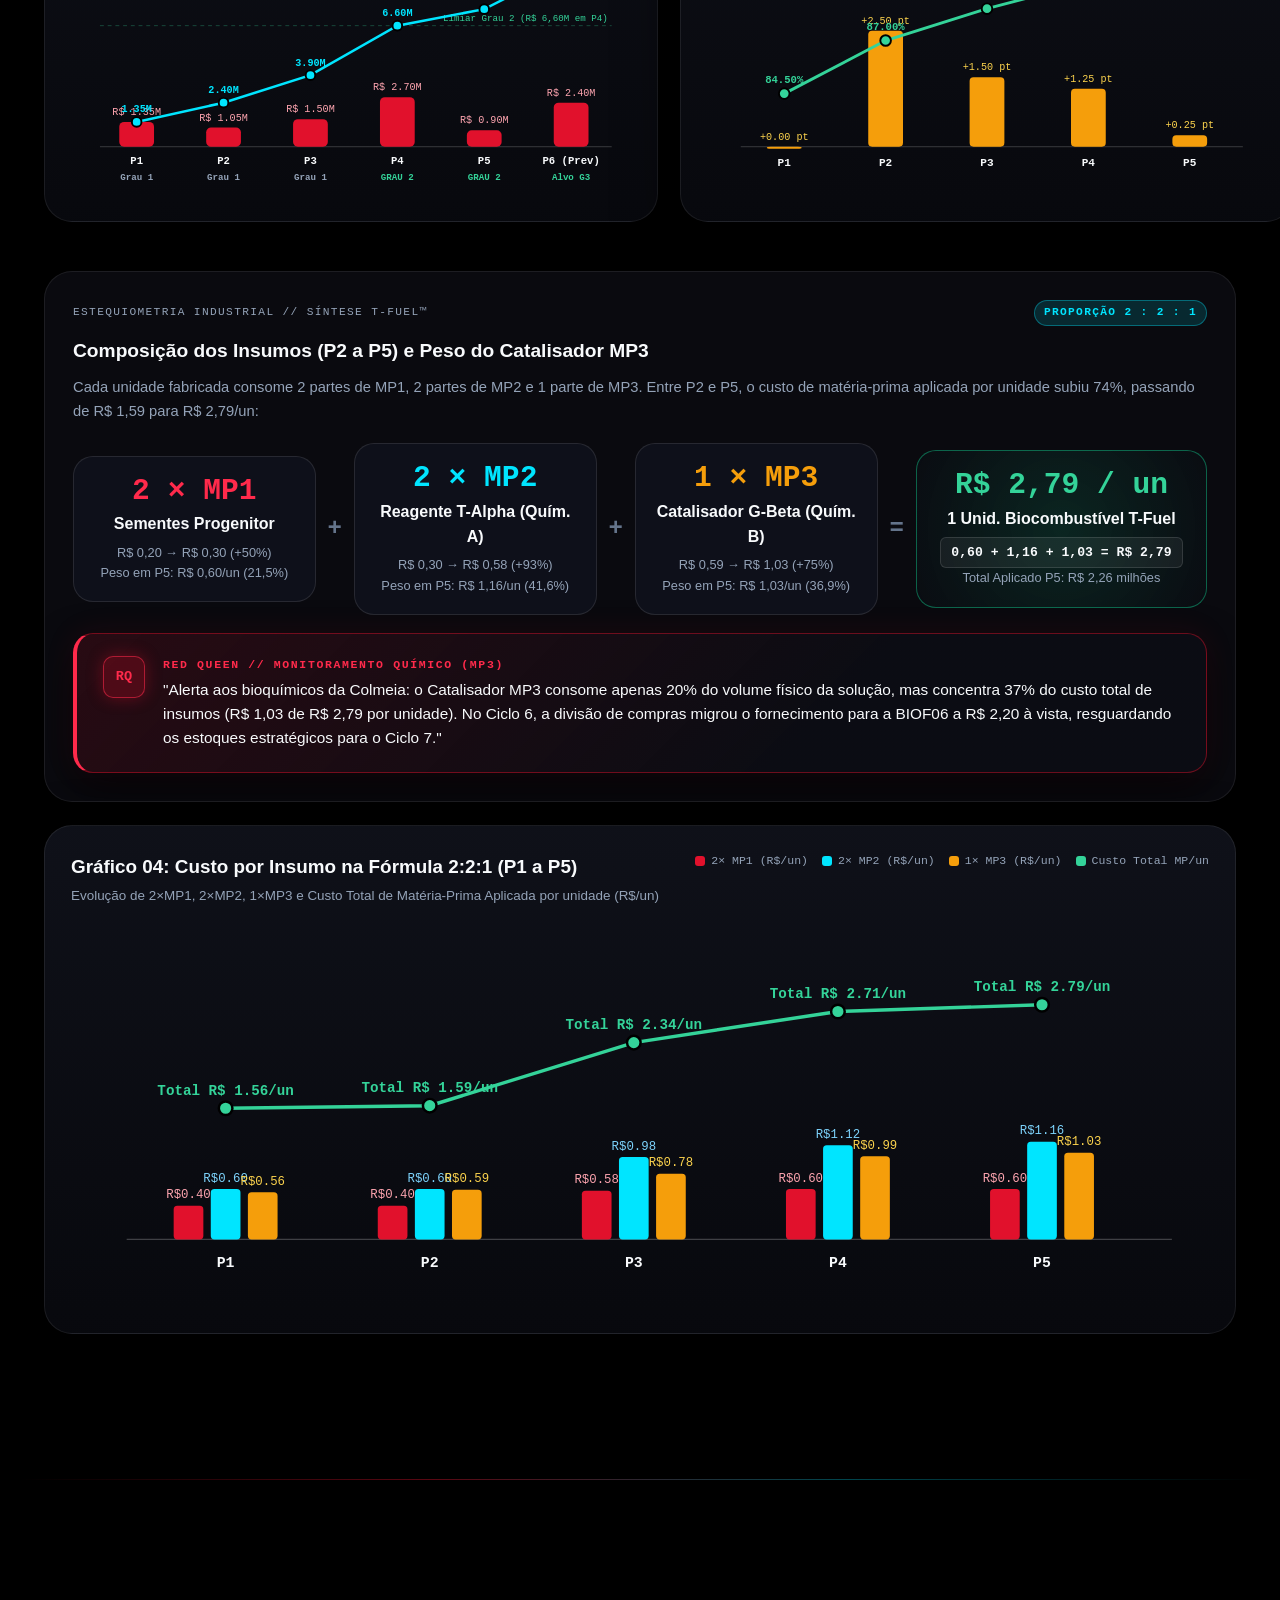
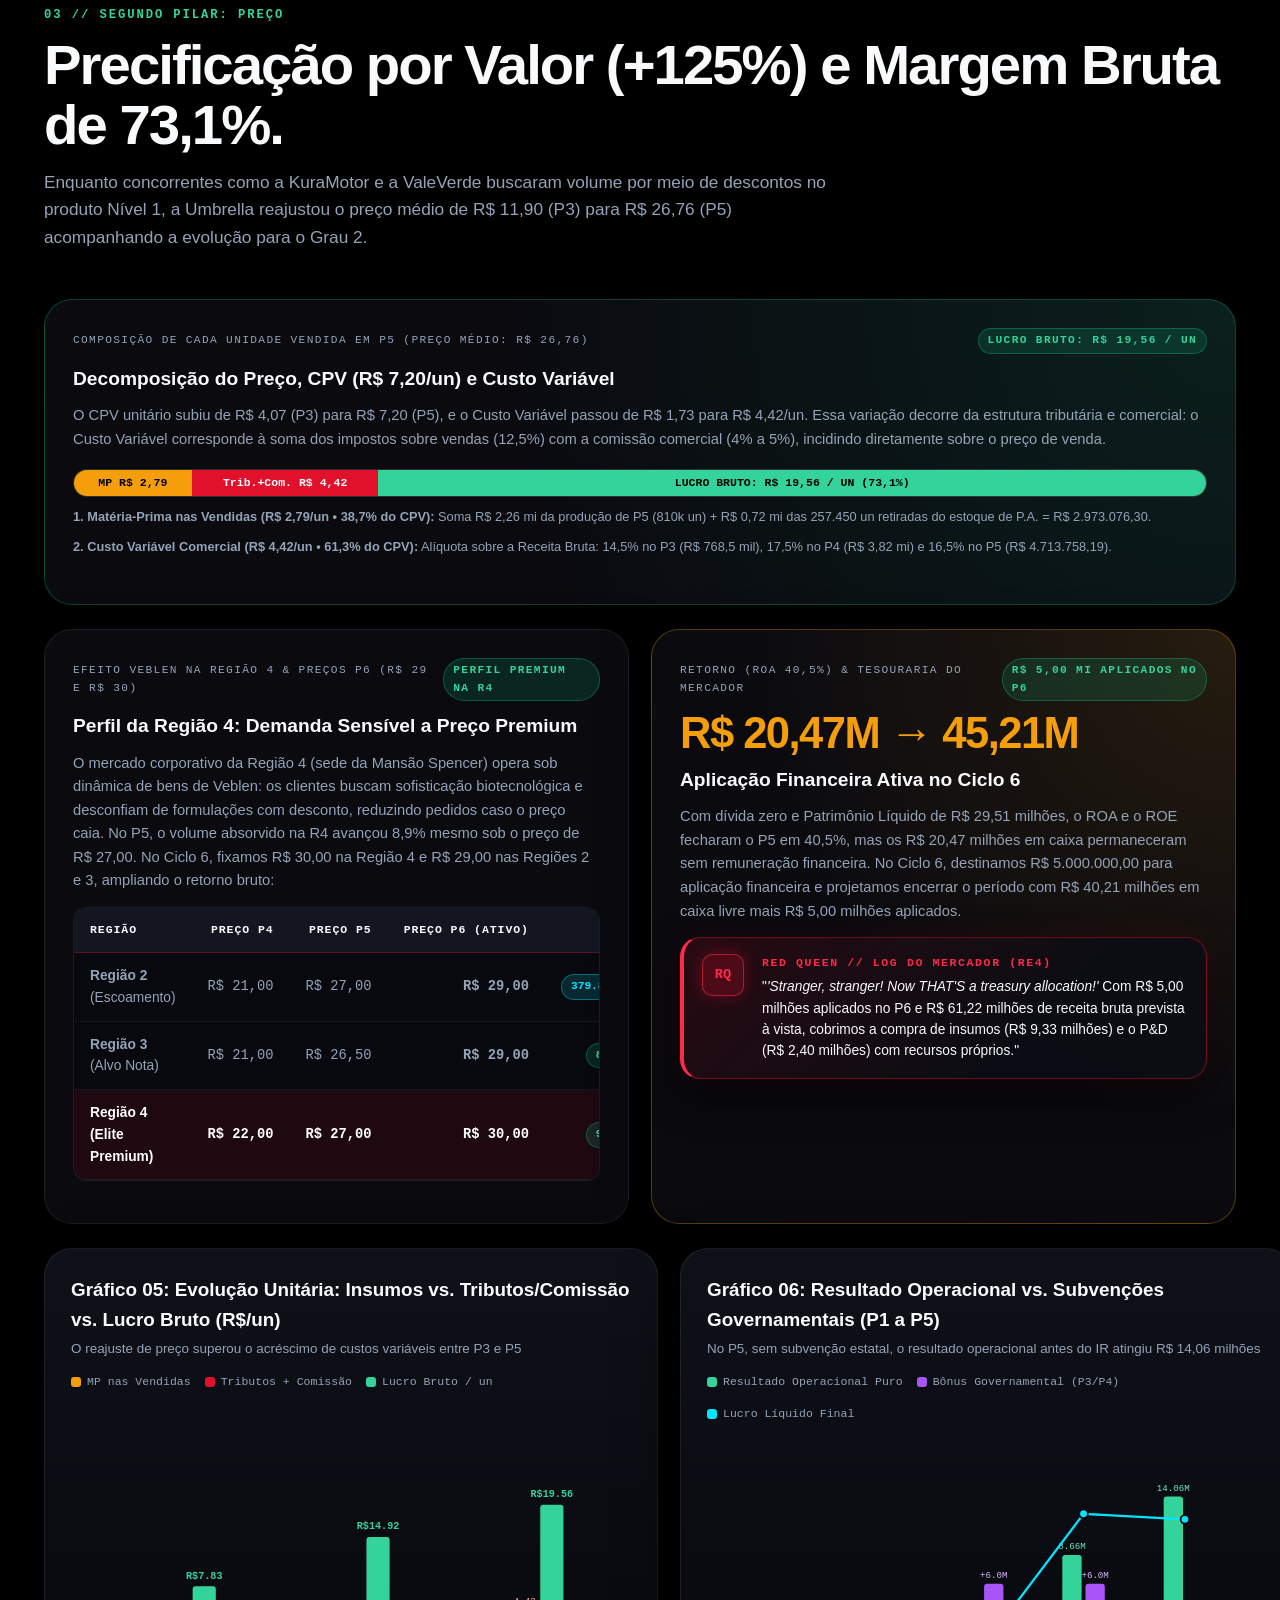
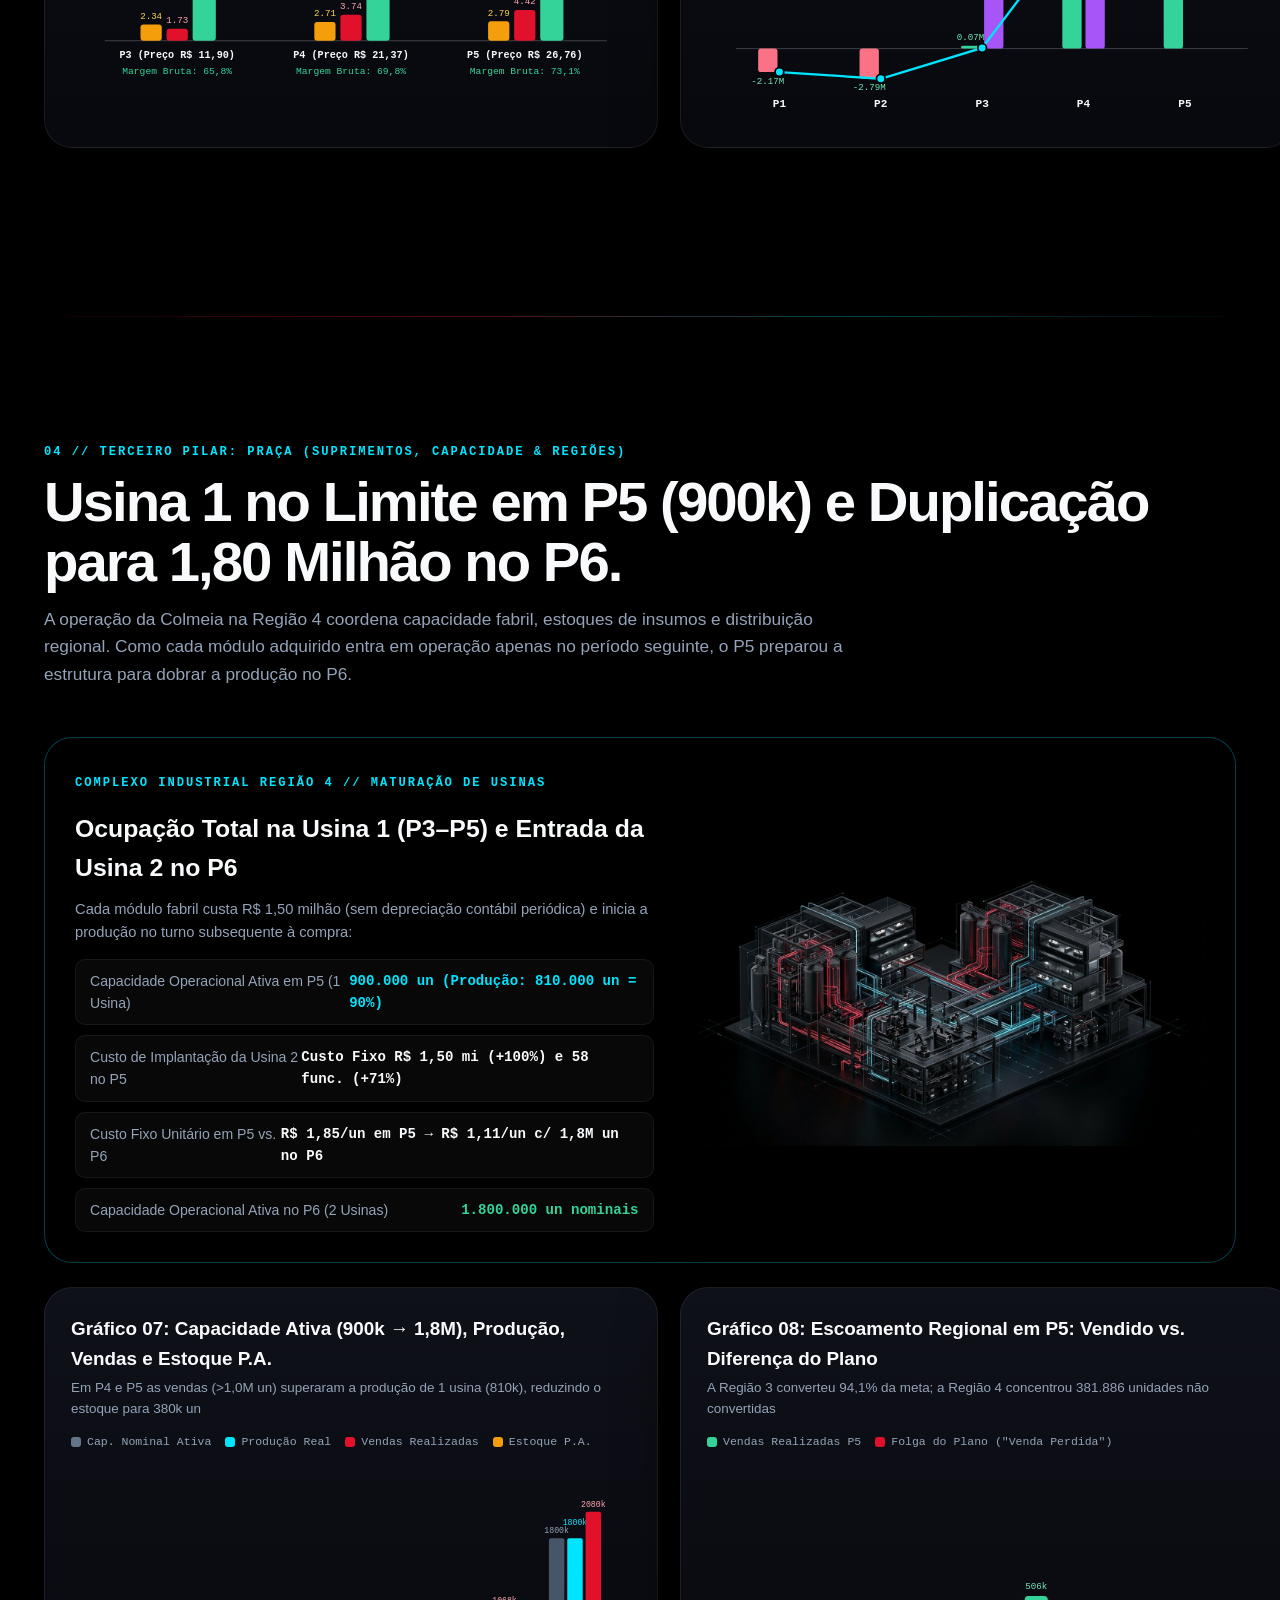
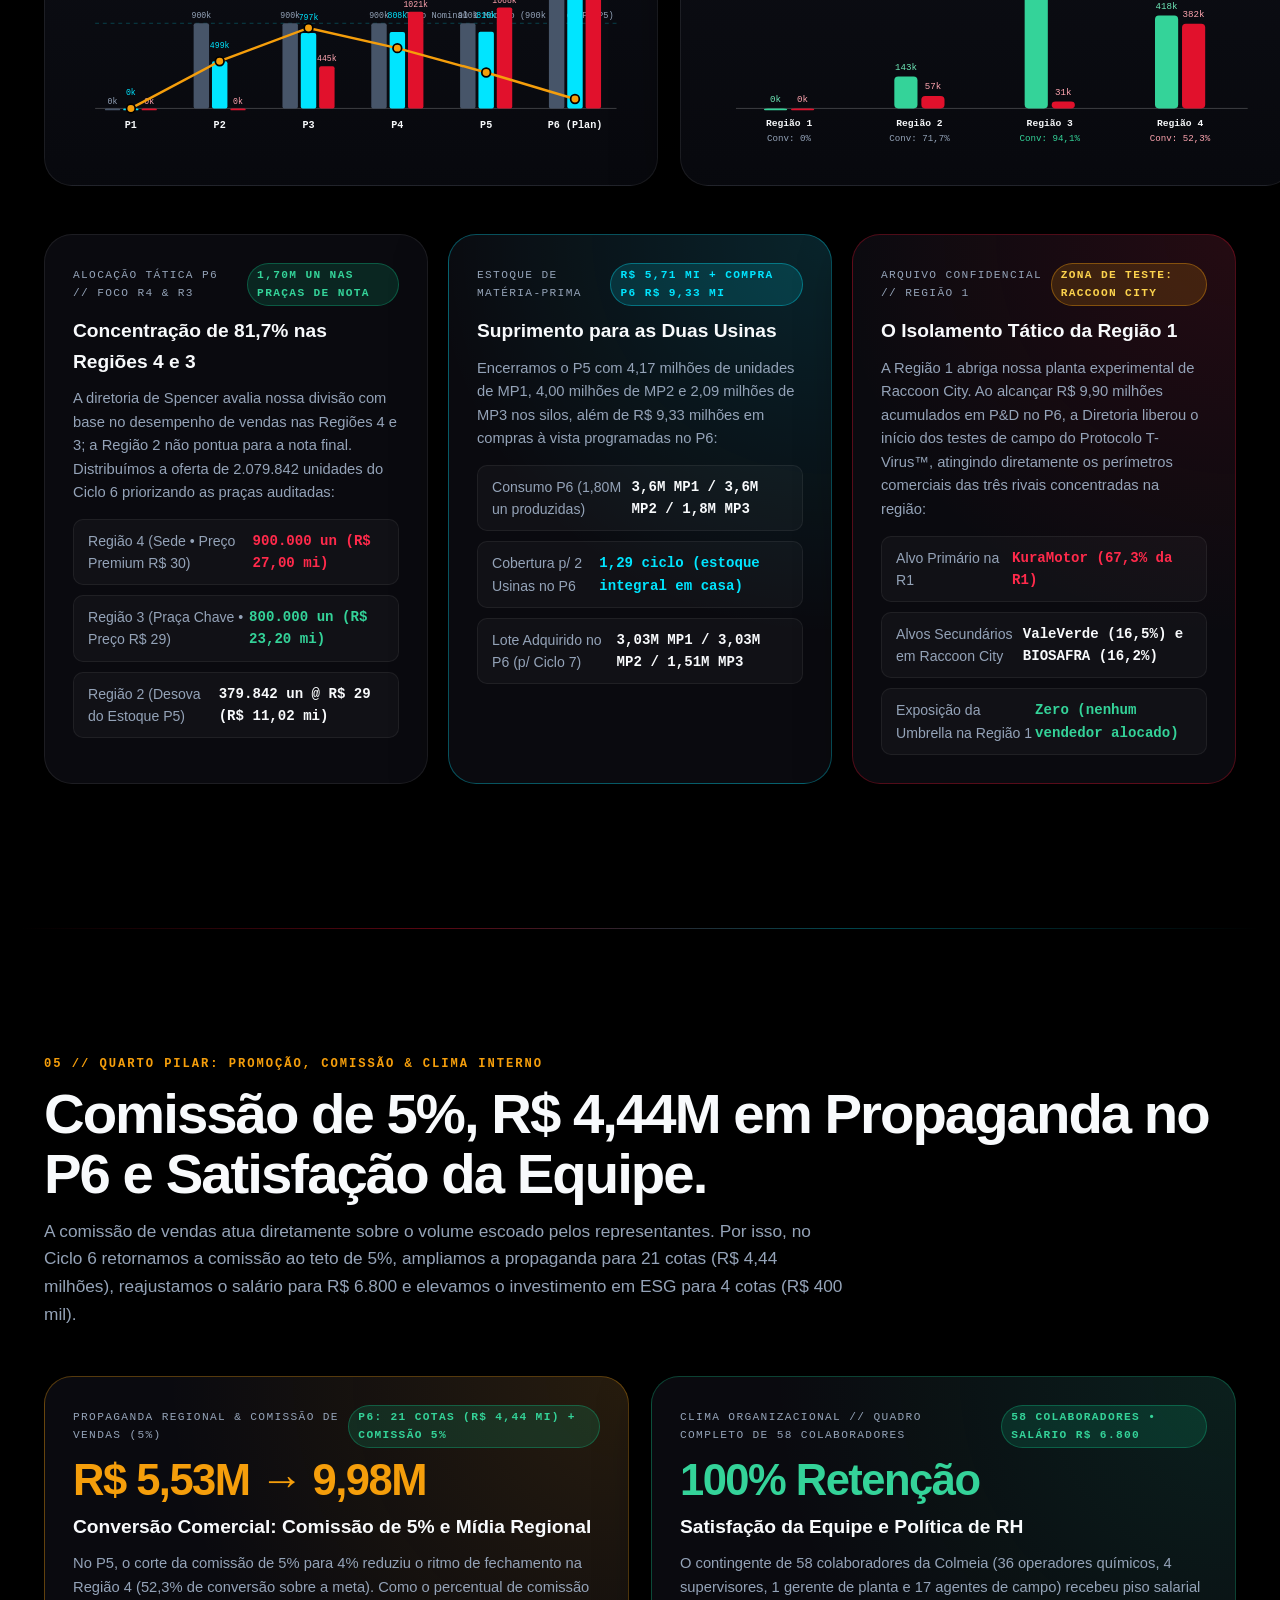
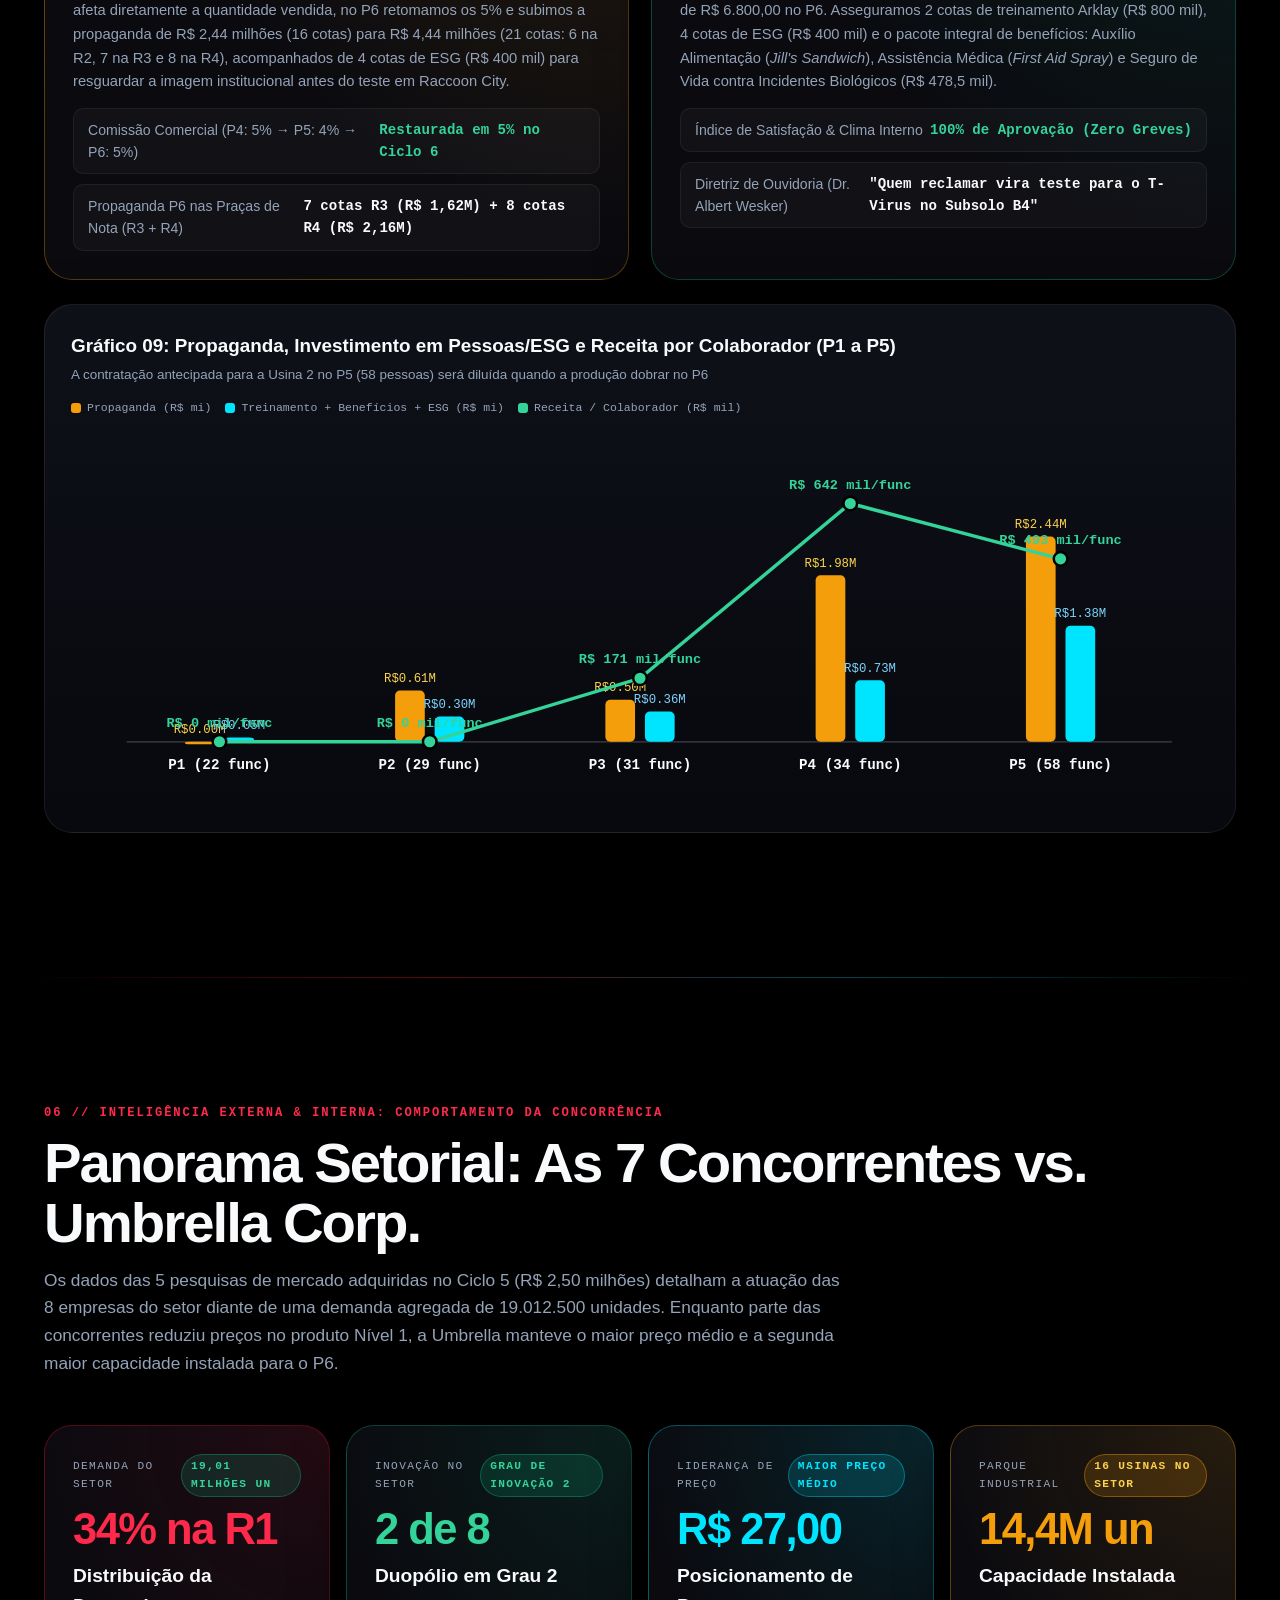
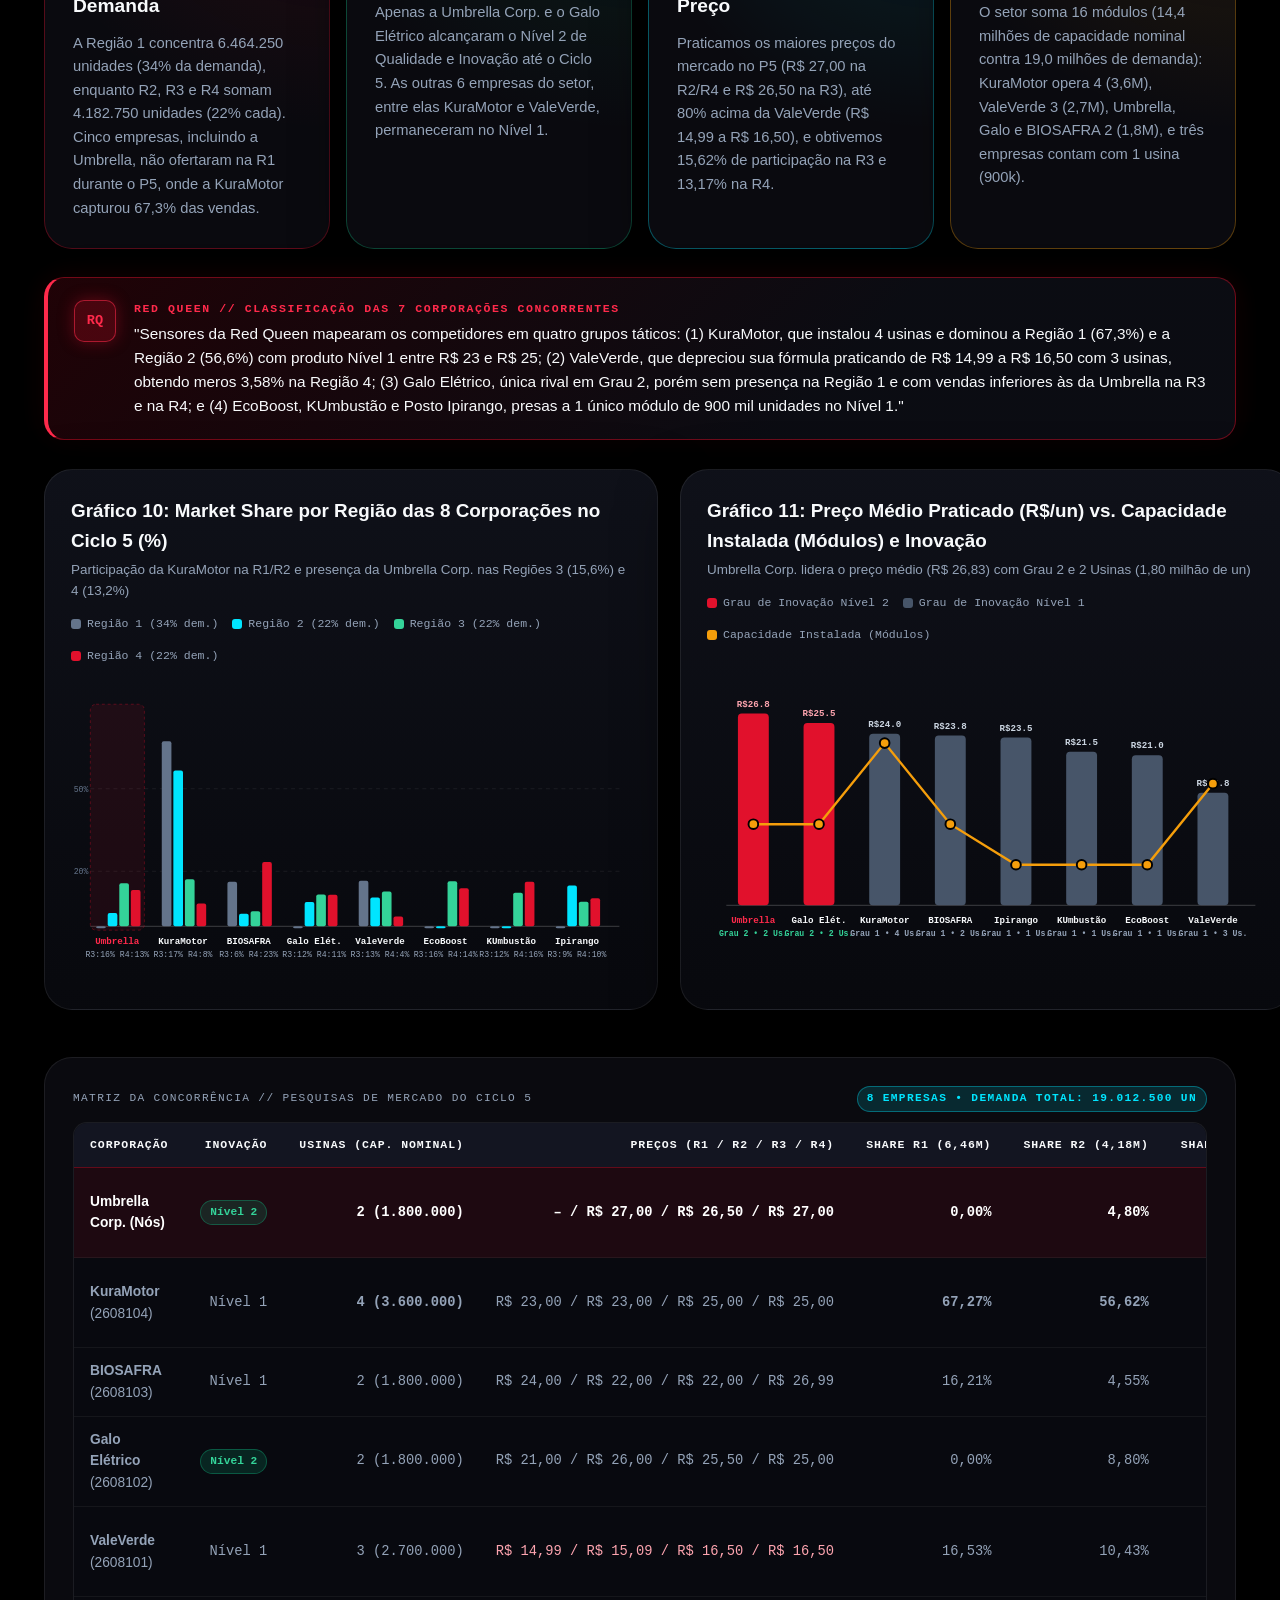
==== commit c23f586d: "feat: enhance Resident Evil lore with Wesker HR directive and Arklay protocols" ====
--- a/index.html
+++ b/index.html
@@ -80,14 +80,14 @@
       </div>
 
       <h1 class="hero-headline reveal-on-scroll">
-        Biotecnologia Grau 2.<br />
+        Síntese Viral.<br />
         <span class="crimson-glow">Margem de 73,1%.</span>
-        <span class="emerald-glow">Caixa de R$ 20,47M.</span>
+        <span class="emerald-glow">Soberania Bioenergética.</span>
       </h1>
 
       <p class="hero-lead reveal-on-scroll">
-        Senhores Conselheiros: após cinco ciclos operacionais, o Complexo da Região 4 opera com 73,1% de margem bruta,
-        dívida zero e R$ 20,47 milhões em caixa disponível. Apresentamos a seguir o balanço dos 4 Ps e o plano ativo para o Ciclo 6.
+        Senhores Conselheiros: em cinco ciclos operacionais, a Unidade Arklay na Região 4 consolidou 73,1% de margem bruta,
+        dívida zero e R$ 20,47 milhões em reservas líquidas. Apresentamos a auditoria tática dos 4 Ps e o plano de desdobramento do Protocolo T-Virus para o Ciclo 6.
       </p>
 
       <!-- Apple-style Hardware Showcase with Telemetry HUD Callouts -->
@@ -111,7 +111,7 @@
         <div class="hud-callout top-right cyan-border">
           <span class="hud-label">BIOTECNOLOGIA ARKLAY</span>
           <span class="hud-val">Grau 2 • 90,0% Ef.</span>
-          <span class="hud-sub">810.000 un extraídas da Usina 1</span>
+          <span class="hud-sub">810.000 un purificadas na Usina 1</span>
         </div>
 
         <div class="hud-callout bottom-right amber-border">
@@ -129,23 +129,23 @@
             <span>LABORATÓRIOS ARKLAY</span>
           </div>
           <div class="p-card-metric">Grau 2 • 90%</div>
-          <h2 class="p-card-title">Síntese 2:2:1 &amp; Pureza</h2>
+          <h2 class="p-card-title">Síntese Molecular 2:2:1</h2>
           <p class="p-card-desc">
-            Alcançamos o Grau de Inovação 2 no P4 após R$ 7,50 milhões acumulados em P&amp;D e adotamos a embalagem Premium no P3.
-            A produtividade industrial chegou a 90,0%, com ganho marginal de +0,25 ponto percentual no P5.
+            Atingimos o Grau 2 de Inovação com R$ 7,50 milhões acumulados em P&amp;D e blindamos a fórmula em frascos First Aid Spray (Premium).
+            A produtividade atingiu 90,0% na Usina 1, estabelecendo o padrão genético para o Ciclo 6.
           </p>
         </article>
 
         <article class="p-summary-card p-preco reveal-on-scroll">
           <div class="p-tag">
             <span>02 // PREÇO</span>
-            <span>PRECIFICAÇÃO</span>
+            <span>PODER DE PRECIFICAÇÃO</span>
           </div>
           <div class="p-card-metric">R$ 26,76/un</div>
-          <h2 class="p-card-title">+125% no Preço • 73,1% Margem</h2>
+          <h2 class="p-card-title">+125% no Preço • Margem de 73,1%</h2>
           <p class="p-card-desc">
-            O preço médio subiu de R$ 11,90 (P3) para R$ 26,76 (P5), período em que o volume vendido cresceu 140%.
-            O custo de matéria-prima avançou 74% (para R$ 2,79/un), mas o reajuste de preço ampliou a margem bruta.
+            Elevamos o preço médio de R$ 11,90 para R$ 26,76 enquanto o volume comercializado avançou 140%.
+            Mesmo com o aumento dos insumos, a precificação por valor gerou R$ 19,56 de lucro bruto por unidade.
           </p>
         </article>
 
@@ -155,23 +155,23 @@
             <span>COMPLEXO A COLMEIA</span>
           </div>
           <div class="p-card-metric">900k → 1,8M</div>
-          <h2 class="p-card-title">Limite em P5 e Duplicação no P6</h2>
+          <h2 class="p-card-title">Carga Máxima e Expansão da Usina 2</h2>
           <p class="p-card-desc">
-            No P5, nossa única usina ativa produziu 810 mil unidades (de 900 mil nominais) frente a 1,07 milhão vendidas.
-            A segunda usina, adquirida no P5, entra em operação no P6 e dobra a capacidade nominal para 1,80 milhão.
+            A Usina 1 operou no teto prático em P5 (810 mil unidades) para sustentar 1,07 milhão vendidas.
+            A entrada da Usina 2 dobra a capacidade nominal para 1,80 milhão de unidades no Ciclo 6.
           </p>
         </article>
 
         <article class="p-summary-card p-promocao reveal-on-scroll">
           <div class="p-tag">
             <span>04 // PROMOÇÃO</span>
-            <span>OPERAÇÃO COMERCIAL</span>
+            <span>FORÇA TÁTICA DE VENDAS</span>
           </div>
           <div class="p-card-metric">R$ 5,53 mi</div>
-          <h2 class="p-card-title">Propaganda vs. Meta de Vendas</h2>
+          <h2 class="p-card-title">Pressão de Mídia e Calibragem de Demanda</h2>
           <p class="p-card-desc">
-            Investimos R$ 5,53 milhões em propaganda e R$ 320 mil em ESG até o P5. Ainda assim, a meta comercial do P5
-            superou a demanda capturada em 44% (1,54 milhão planejado contra 1,07 milhão vendido).
+            Alocamos R$ 5,53 milhões em propaganda regional e R$ 320 mil em relações institucionais ESG.
+            Para o Ciclo 6, corrigimos a folga de planejamento do P5 ativando comissão máxima de 5% e 21 cotas de mídia.
           </p>
         </article>
       </div>
@@ -185,10 +185,10 @@
     <section class="section-shell" id="resumo">
       <div class="section-header reveal-on-scroll">
         <span class="section-kicker">01 // BALANÇO AO BOARD DE RACCOON CITY (CICLOS P1 A P5)</span>
-        <h2 class="section-title">Da Implantação aos R$ 14,06 Milhões de Resultado Operacional.</h2>
+        <h2 class="section-title">Da Fase de Contenção aos R$ 14,06 Milhões de Resultado Operacional.</h2>
         <p class="section-subtitle">
-          Superamos os desembolsos de implantação dos ciclos P1 e P2 e fechamos o P5 com lucro líquido de R$ 11,95 milhões,
-          sem recorrer a empréstimos bancários em nenhum período.
+          Superamos a fase de investimentos subterrâneos nos ciclos P1 e P2 e encerramos o P5 com lucro líquido de R$ 11,95 milhões,
+          sustentando autonomia financeira total sem contrair passivos bancários.
         </p>
       </div>
 
@@ -198,8 +198,8 @@
         <div class="rq-content">
           <div class="rq-header">RED QUEEN // TELEMETRIA DE SOLVÊNCIA CORPORATIVA</div>
           <p class="rq-text">
-            "Os registros da Red Queen mostram que, mesmo sem os aportes governamentais de contenção recebidos em P3 e P4 (R$ 12,00 milhões no total),
-            o Resultado Operacional Antes do IR (LAIR) somou R$ 14,06 milhões no P5. O patrimônio líquido fechou em R$ 29,51 milhões, quase três vezes o capital inicial."
+            "Acesso autorizado, Diretoria. Meus sensores confirmam: mesmo descontando as subvenções governamentais de P3 e P4 (R$ 12,00 milhões),
+            o Resultado Operacional Antes do IR (LAIR) somou R$ 14,06 milhões no P5 com recursos próprios. O patrimônio líquido atingiu R$ 29,51 milhões, triplicando o capital dos acionistas sob supervisão da Colmeia."
           </p>
         </div>
       </div>
@@ -520,8 +520,8 @@
           <div class="bento-big-number crimson">R$ 7,50M → 9,90M</div>
           <h3 class="bento-title">P&amp;D como Barreira de Entrada e Gatilho do T-Virus™</h3>
           <p class="bento-body">
-            O investimento em P&amp;D somou 34,4% das despesas operacionais entre P1 e P5 e liberou o Grau 2 no P4.
-            No Ciclo 6, aportamos mais R$ 2,40 milhões (4 cotas) com dois objetivos: primeiro, cada compra eleva o preço da cota de P&amp;D nos turnos seguintes e dificulta a subida de nível das 6 empresas ainda presas no Grau 1; segundo, alcançamos o nível exigido para iniciar os testes piloto do Protocolo T-Virus™ na planta de Raccoon City (Região 1).
+            Dr. William Birkin coordenou a pesquisa nos Laboratórios Arklay: o aporte de R$ 7,50 milhões acumulados até o P5 destravou o Grau 2 no P4.
+            No Ciclo 6, alocamos mais R$ 2,40 milhões (4 cotas). A medida cumpre dois objetivos centrais: encarece o preço da cota nos turnos seguintes, bloqueando as seis corporações ainda retidas no Grau 1, e alcança o limiar técnico exigido para deflagrar os testes de campo do Protocolo T-Virus™ na planta de Raccoon City (Região 1).
           </p>
           <div class="metric-strip-list">
             <div class="metric-strip-item">
@@ -547,8 +547,8 @@
           <div class="bento-big-number emerald">84,5% → 90,0%</div>
           <h3 class="bento-title">Curva de Produtividade e Operação com Duas Usinas no Ciclo 6</h3>
           <p class="bento-body">
-            A produtividade de 90,0% entregou 810.000 unidades reais na Usina 1 durante o P5 (sobre 900.000 nominais).
-            Para o Ciclo 6, programamos as duas usinas a 100% da capacidade (1.800.000 unidades) e mantivemos 2 cotas de treinamento (R$ 800 mil) para sustentar o rendimento da linha duplicada:
+            Sob supervisão técnica do Dr. Birkin, a Usina 1 estabilizou sua taxa de purificação em 90,0%, entregando 810.000 unidades de T-Fuel no P5.
+            Para o Ciclo 6, ativamos a Usina 2 adquirida no período anterior e programamos os reatores a 100% da carga instalada (1.800.000 unidades nominais), apoiados por duas cotas de treinamento Arklay (R$ 800 mil) para assegurar síntese contínua sem contaminação:
           </p>
           <div class="metric-strip-list">
             <div class="metric-strip-item">
@@ -653,8 +653,7 @@
           <div class="rq-content">
             <div class="rq-header">RED QUEEN // MONITORAMENTO QUÍMICO (MP3)</div>
             <p class="rq-text">
-              "O Catalisador MP3 entra com apenas 1/5 (20%) do volume físico da fórmula, mas já responde por
-              37% do custo de matéria-prima por unidade (R$ 1,03 de R$ 2,79). No Ciclo 6, trocamos o fornecedor de MP3 para a BIOF06 (R$ 2,20 à vista) para abastecer o Ciclo 7."
+              "Alerta aos bioquímicos da Colmeia: o Catalisador MP3 consome apenas 20% do volume físico da solução, mas concentra 37% do custo total de insumos (R$ 1,03 de R$ 2,79 por unidade). No Ciclo 6, a divisão de compras migrou o fornecimento para a BIOF06 a R$ 2,20 à vista, resguardando os estoques estratégicos para o Ciclo 7."
             </p>
           </div>
         </div>
@@ -727,7 +726,7 @@
           </div>
           <h3 class="bento-title">Perfil da Região 4: Demanda Sensível a Preço Premium</h3>
           <p class="bento-body">
-            Os compradores da Região 4 (sede da Mansão Spencer) priorizam produtos premium e associam preços baixos a qualidade inferior, o que reduz as vendas quando há desconto. No P5, o volume na R4 cresceu 8,9% mesmo a R$ 27,00; por isso, no Ciclo 6 posicionamos o preço em R$ 30,00 na Região 4 e R$ 29,00 nas Regiões 2 e 3:
+            O mercado corporativo da Região 4 (sede da Mansão Spencer) opera sob dinâmica de bens de Veblen: os clientes buscam sofisticação biotecnológica e desconfiam de formulações com desconto, reduzindo pedidos caso o preço caia. No P5, o volume absorvido na R4 avançou 8,9% mesmo sob o preço de R$ 27,00. No Ciclo 6, fixamos R$ 30,00 na Região 4 e R$ 29,00 nas Regiões 2 e 3, ampliando o retorno bruto:
           </p>
           <div class="table-scroll-wrapper">
             <table class="umbrella-table">
@@ -915,7 +914,7 @@
           </div>
           <h3 class="bento-title">Concentração de 81,7% nas Regiões 4 e 3</h3>
           <p class="bento-body">
-            A avaliação de desempenho do Conselho depende de figurarmos entre os maiores vendedores nas Regiões 4 e 3; a Região 2 não entra no cálculo da nota. Assim distribuímos as 2.079.842 unidades planejadas para o P6:
+            A diretoria de Spencer avalia nossa divisão com base no desempenho de vendas nas Regiões 4 e 3; a Região 2 não pontua para a nota final. Distribuímos a oferta de 2.079.842 unidades do Ciclo 6 priorizando as praças auditadas:
           </p>
           <div class="metric-strip-list">
             <div class="metric-strip-item">
@@ -965,7 +964,7 @@
           </div>
           <h3 class="bento-title">O Isolamento Tático da Região 1</h3>
           <p class="bento-body">
-            A Região 1 abriga nossa planta piloto de Raccoon City. Com o patamar de P&amp;D alcançado no P6 (R$ 9,90 milhões acumulados), iniciaremos ali os testes de campo do Protocolo T-Virus™, atingindo diretamente as três concorrentes que concentraram vendas na região:
+            A Região 1 abriga nossa planta experimental de Raccoon City. Ao alcançar R$ 9,90 milhões acumulados em P&amp;D no P6, a Diretoria liberou o início dos testes de campo do Protocolo T-Virus™, atingindo diretamente os perímetros comerciais das três rivais concentradas na região:
           </p>
           <div class="metric-strip-list">
             <div class="metric-strip-item">
@@ -1032,7 +1031,7 @@
           <div class="bento-big-number emerald">100% Retenção</div>
           <h3 class="bento-title">Satisfação da Equipe e Política de RH</h3>
           <p class="bento-body">
-            Com os 58 funcionários contratados desde o P5 (36 operadores, 4 supervisores, 1 gerente e 17 vendedores), no P6 elevamos o salário base para R$ 6.800,00, mantivemos 2 cotas de treinamento (R$ 800 mil) e concedemos todos os benefícios: Auxílio Alimentação (<em>Jill's Sandwich</em>), Plano Médico (<em>First Aid Spray</em>) e Seguro de Vida (R$ 478,5 mil).
+            O contingente de 58 colaboradores da Colmeia (36 operadores químicos, 4 supervisores, 1 gerente de planta e 17 agentes de campo) recebeu piso salarial de R$ 6.800,00 no P6. Asseguramos 2 cotas de treinamento Arklay (R$ 800 mil), 4 cotas de ESG (R$ 400 mil) e o pacote integral de benefícios: Auxílio Alimentação (<em>Jill's Sandwich</em>), Assistência Médica (<em>First Aid Spray</em>) e Seguro de Vida contra Incidentes Biológicos (R$ 478,5 mil).
           </p>
           <div class="metric-strip-list">
             <div class="metric-strip-item">
@@ -1041,7 +1040,7 @@
             </div>
             <div class="metric-strip-item">
               <span class="label">Diretriz de Ouvidoria (Dr. Albert Wesker)</span>
-              <span class="val">"Reclamações no RH dão vaga de cobaia no Subsolo B4"</span>
+              <span class="val">"Quem reclamar vira teste para o T-Virus no Subsolo B4"</span>
             </div>
           </div>
         </div>
@@ -1137,7 +1136,7 @@
         <div class="rq-content">
           <div class="rq-header">RED QUEEN // CLASSIFICAÇÃO DAS 7 CORPORAÇÕES CONCORRENTES</div>
           <p class="rq-text">
-            "Os dados de mercado agrupam as concorrentes em quatro perfis operacionais: (1) KuraMotor (escala em Nível 1), que instalou 4 usinas e liderou a Região 1 (67,3%) e a Região 2 (56,6%) cobrando entre R$ 23 e R$ 25; (2) ValeVerde (desconto agressivo), que instalou 3 usinas e vendeu de R$ 14,99 a R$ 16,50, ficando com apenas 3,58% na Região 4; (3) Galo Elétrico (concorrente Nível 2), que igualou nosso grau tecnológico, mas não atuou na R1 e vendeu menos que a Umbrella na R3 e na R4 mesmo cobrando mais barato; e (4) EcoBoost, KUmbustão e Posto Ipirango, que mantiveram apenas 1 usina (900 mil unidades) e operam no limite físico."
+            "Sensores da Red Queen mapearam os competidores em quatro grupos táticos: (1) KuraMotor, que instalou 4 usinas e dominou a Região 1 (67,3%) e a Região 2 (56,6%) com produto Nível 1 entre R$ 23 e R$ 25; (2) ValeVerde, que depreciou sua fórmula praticando de R$ 14,99 a R$ 16,50 com 3 usinas, obtendo meros 3,58% na Região 4; (3) Galo Elétrico, única rival em Grau 2, porém sem presença na Região 1 e com vendas inferiores às da Umbrella na R3 e na R4; e (4) EcoBoost, KUmbustão e Posto Ipirango, presas a 1 único módulo de 900 mil unidades no Nível 1."
           </p>
         </div>
       </div>
@@ -1361,7 +1360,7 @@
         <div class="rq-content">
           <div class="rq-header">RED QUEEN // COMUNICADO INTERNO: PLANTA DE RACCOON CITY (REGIÃO 1) &amp; QUADRO DE PESSOAL</div>
           <p class="rq-text">
-            "Senhores Conselheiros: a ausência comercial da Umbrella na Região 1 durante os cinco primeiros ciclos cumpriu um propósito de contenção. Com os R$ 2,40 milhões adicionais investidos em P&amp;D no Ciclo 6 (R$ 9,90 milhões acumulados), atingimos o estágio necessário para iniciar os testes piloto do Protocolo T-Virus™ a partir da planta de Raccoon City, localizada na Região 1. O ensaio atingirá diretamente as empresas que operam naquela praça (KuraMotor com 67,3%, ValeVerde com 16,5% e BIOSAFRA com 16,2%) para eliminar a concorrência local. Enquanto isso, nossos 58 colaboradores operam na Região 4 com salário de R$ 6.800, comissão de 5%, 4 cotas de ESG e índice máximo de satisfação."
+            "Senhores Conselheiros: nossa ausência comercial na Região 1 durante os cinco primeiros ciclos atendeu a um protocolo estrito de biossegurança. Com os R$ 2,40 milhões adicionais aportados no P6 (totalizando R$ 9,90 milhões acumulados em Arklay), atingimos os parâmetros necessários para liberar os testes de campo do Protocolo T-Virus™ a partir da planta subterrânea de Raccoon City. A dispersão atinge diretamente as instalações comerciais de KuraMotor (67,3% da praça), ValeVerde (16,5%) e BIOSAFRA (16,2%), neutralizando a concorrência naquela região. Simultaneamente, nossos 58 colaboradores operam na Região 4 com piso salarial de R$ 6.800, comissão de 5%, 4 cotas de ESG e índice absoluto de satisfação disciplinar."
           </p>
         </div>
       </div>
@@ -1388,7 +1387,7 @@
           <h3 class="bento-title">Prioridade de Volume nas Praças que Compõem a Nota (R4 e R3)</h3>
           <p class="bento-body">
             <strong>Falha nos Ciclos P4 e P5:</strong> A operação com uma única usina ativa (810 mil unidades) limitou a oferta disponível para disputar a liderança de vendas nas Regiões 4 e 3 e reduziu o estoque de Produto Acabado para 379.842 unidades.<br /><br />
-            <strong style="color:var(--bio-emerald-bright);">Correção no Ciclo 6:</strong> Para garantir nota alta na avaliação do Conselho, precisamos estar entre os maiores vendedores nas Regiões 4 e 3; a Região 2 não interfere na nota. Com as duas usinas produzindo 1.800.000 unidades no P6, destinamos 900.000 unidades para a Região 4 (R$ 27,00 milhões) e 800.000 unidades para a Região 3 (R$ 23,20 milhões). A Região 2 recebe exatamente as 379.842 unidades do estoque anterior (R$ 11,02 milhões), e a Região 1 (Raccoon City) entra no teste piloto do Protocolo T-Virus™.
+            <strong style="color:var(--bio-emerald-bright);">Correção no Ciclo 6:</strong> Para assegurar a pontuação máxima exigida pelo Conselho de Spencer, precisamos figurar entre os maiores vendedores nas Regiões 4 e 3; a Região 2 não interfere na nota. Com as duas usinas produzindo 1.800.000 unidades no P6, destinamos 900.000 unidades para a Região 4 (R$ 27,00 milhões) e 800.000 unidades para a Região 3 (R$ 23,20 milhões). A Região 2 recebe estritamente as 379.842 unidades do estoque excedente (R$ 11,02 milhões), enquanto a Região 1 (Raccoon City) é submetida ao teste piloto do Protocolo T-Virus™.
           </p>
         </div>
 
@@ -1400,7 +1399,7 @@
           <h3 class="bento-title">Inflação da Cota de P&amp;D e Diluição da Folha nas Duas Usinas</h3>
           <p class="bento-body">
             <strong>Falha no Ciclo P5:</strong> No P5 reduzimos o aporte em P&amp;D para 3 cotas (R$ 900 mil) e arcamos com o custo fixo e a folha de 58 funcionários enquanto apenas uma usina produzia.<br /><br />
-            <strong style="color:var(--bio-emerald-bright);">Correção no Ciclo 6:</strong> (1) Retomamos a compra de 4 cotas de P&amp;D (R$ 2,40 milhões) porque o investimento contínuo encarece o preço da cota ao longo dos turnos, dificultando que as 6 concorrentes Nível 1 subam de patamar, além de liberar o protocolo em Raccoon City; (2) Com as duas usinas a 100% (1,80 milhão de unidades), diluímos o custo fixo para R$ 1,11/un, reajustamos o salário para R$ 6.800, mantivemos 2 cotas de treinamento (R$ 800 mil) e 4 cotas de ESG (R$ 400 mil).
+            <strong style="color:var(--bio-emerald-bright);">Correção no Ciclo 6:</strong> (1) Retomamos a compra de 4 cotas de P&amp;D (R$ 2,40 milhões) porque a aquisição contínua inflaciona o preço da cota ao longo dos ciclos, dificultando a subida de patamar dos seis laboratórios concorrentes retidos no Nível 1, além de viabilizar o ensaio em Raccoon City; (2) Com as duas usinas a 100% (1,80 milhão de unidades), diluímos o custo fixo para R$ 1,11/un, fixamos o piso salarial em R$ 6.800, mantivemos 2 cotas de treinamento Arklay (R$ 800 mil) e 4 cotas de ESG institucional (R$ 400 mil).
           </p>
         </div>
 
@@ -1475,7 +1474,7 @@
           <span>TERMINAL DE PROJEÇÃO NEURAL RED QUEEN // CICLO 6 (CAPACIDADE ATIVA: 1.800.000 UN)</span>
           <span class="badge-pill pos">INTERATIVO</span>
         </div>
-        <h3 class="bento-title">Simulador do Ciclo 6: Produção, Diluição de Custo Fixo e Receita</h3>
+        <h3 class="bento-title">Terminal de Projeção Tática (Ciclo 6): Carga, Custos e Retorno</h3>
         <p class="bento-body">
           Simule variações sobre o Plano Oficial do Ciclo 6 (venda planejada de 2.079.842 un a preço médio de R$ 29,43 e 100% de ocupação das duas usinas),
           partindo do estoque inicial de 379.842 unidades acabadas:
